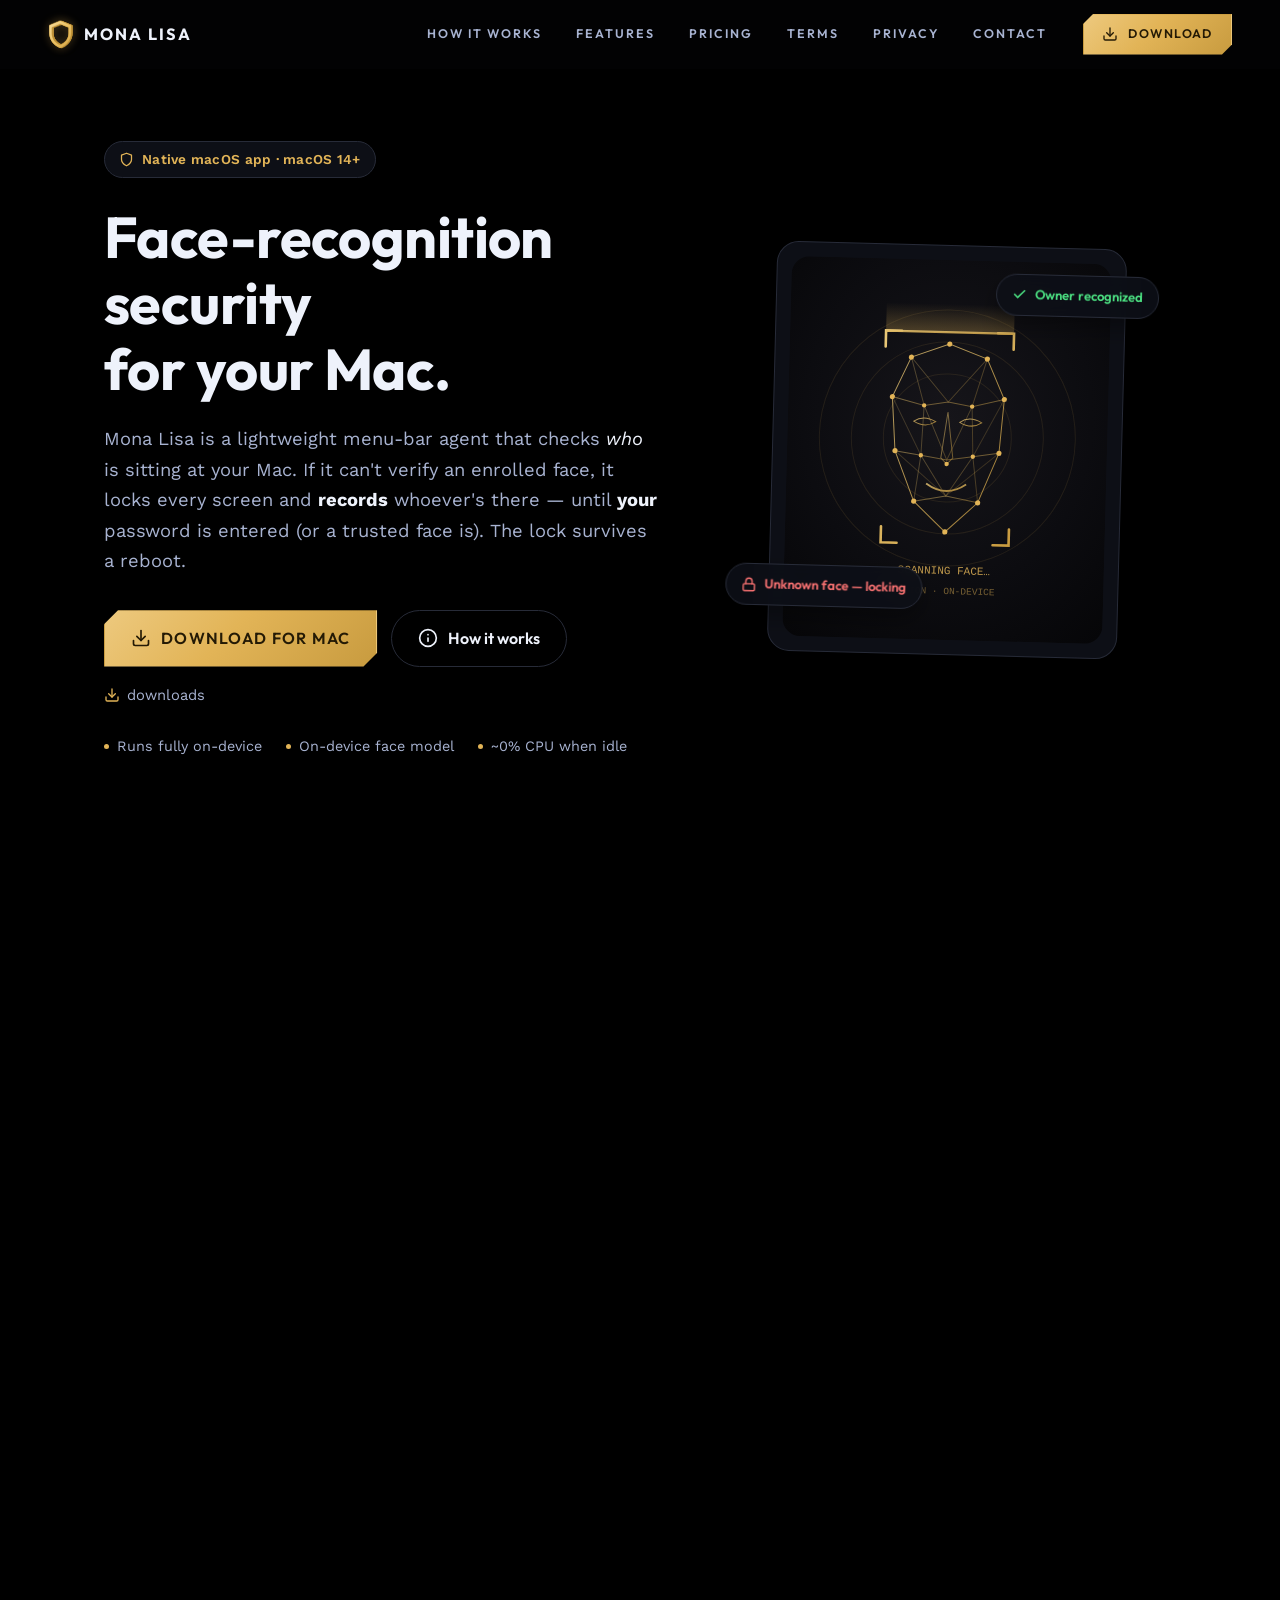
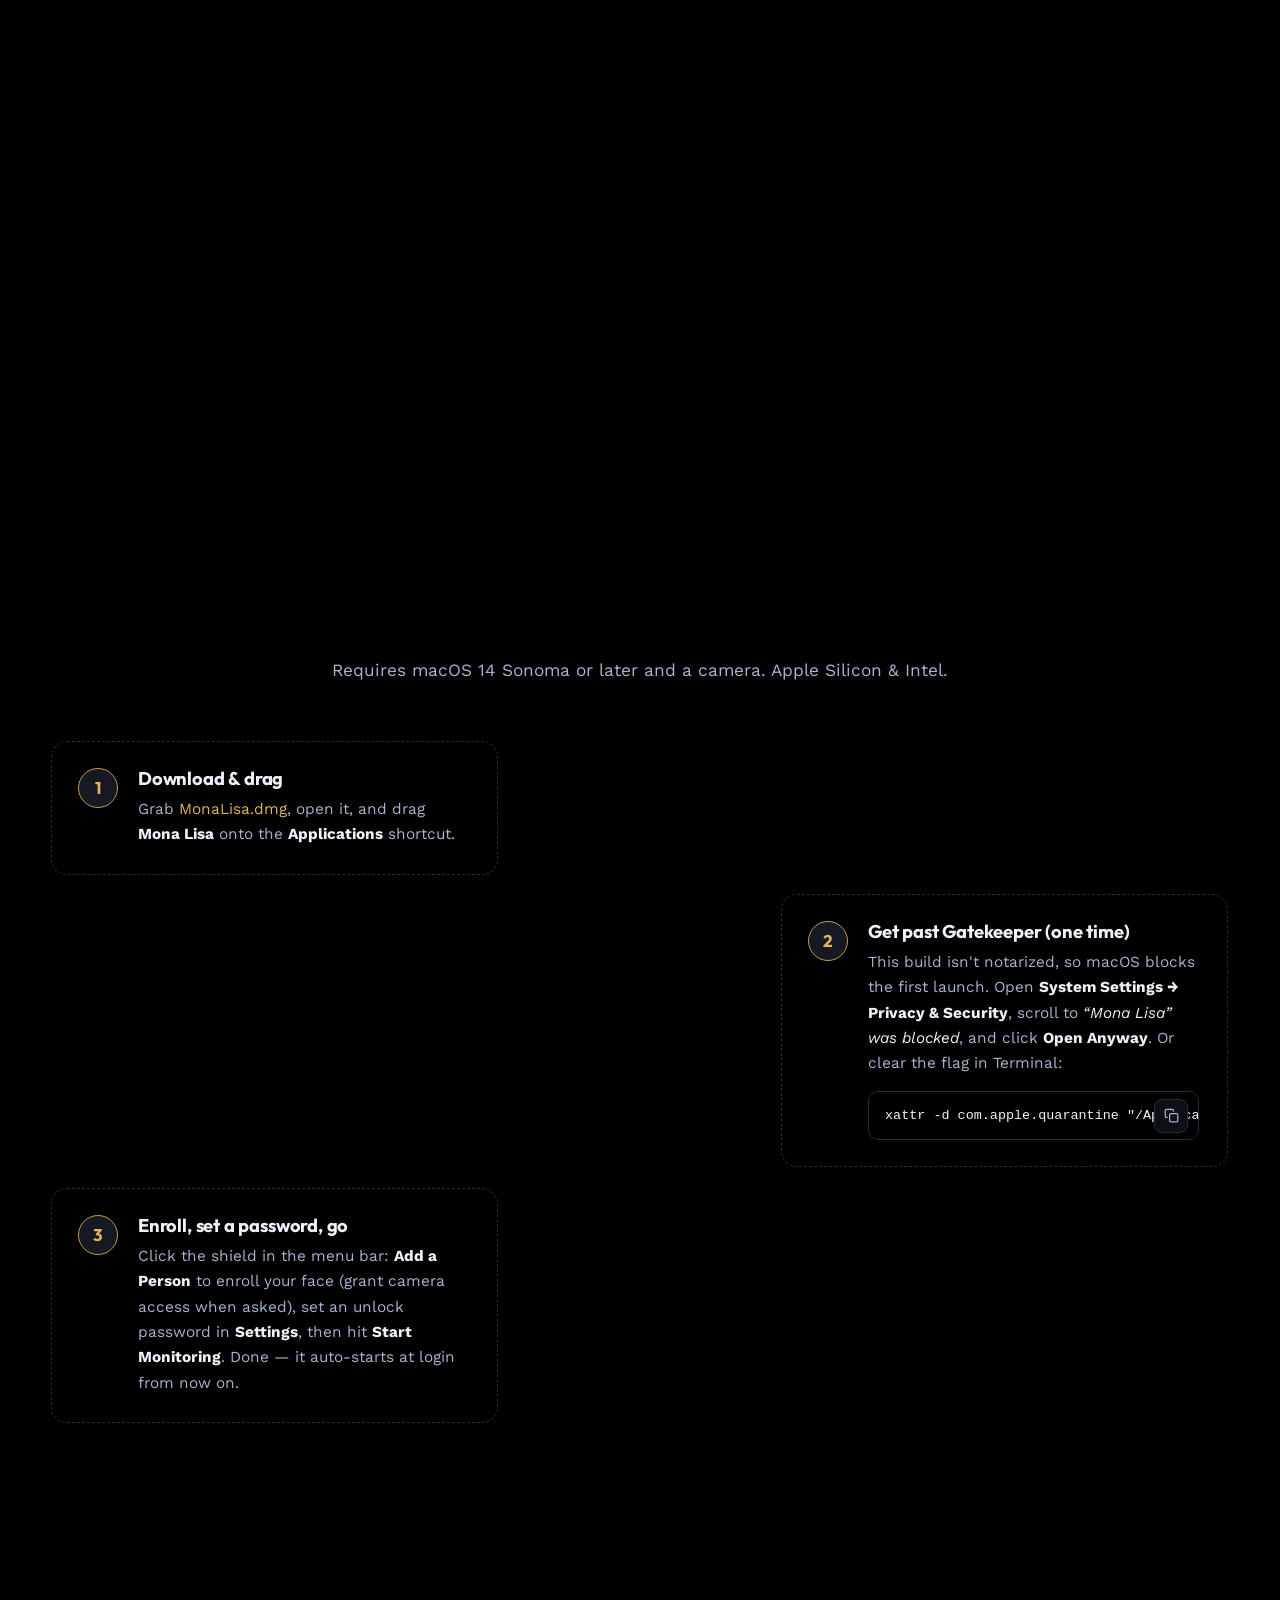
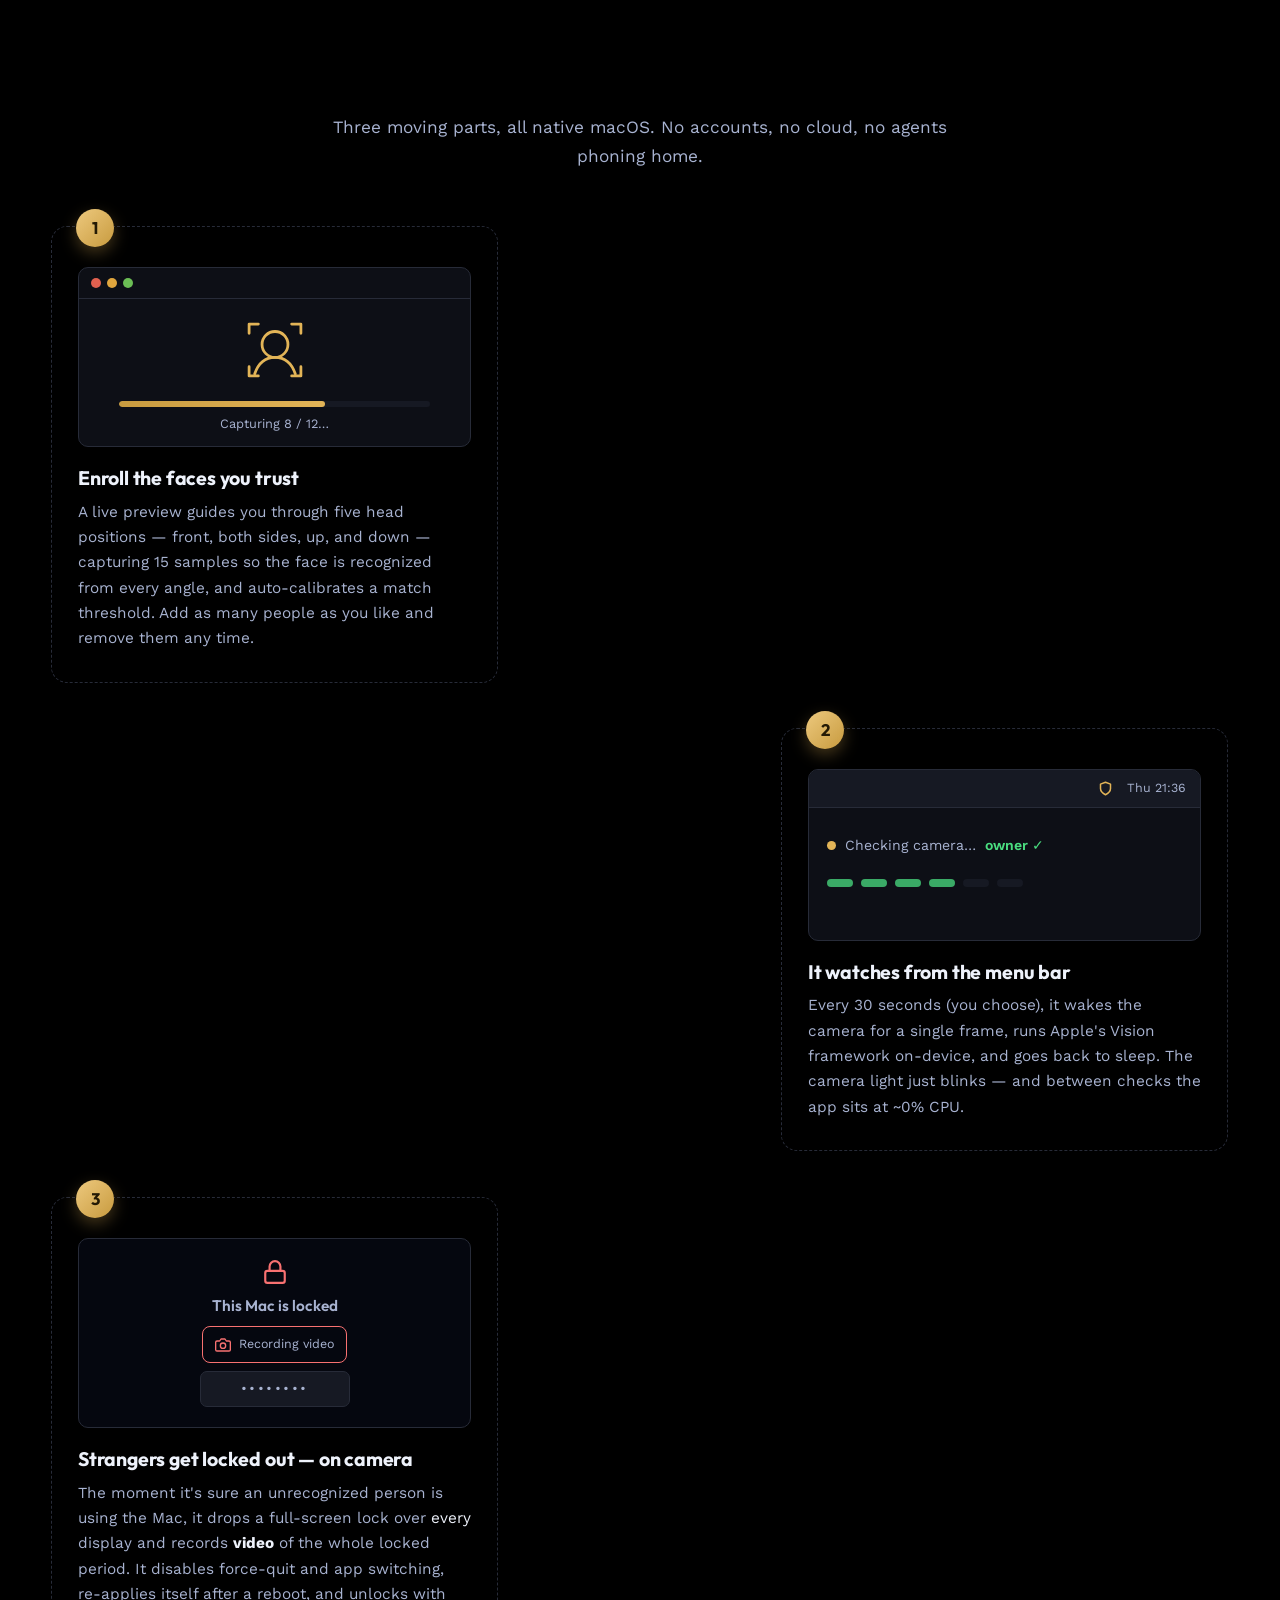
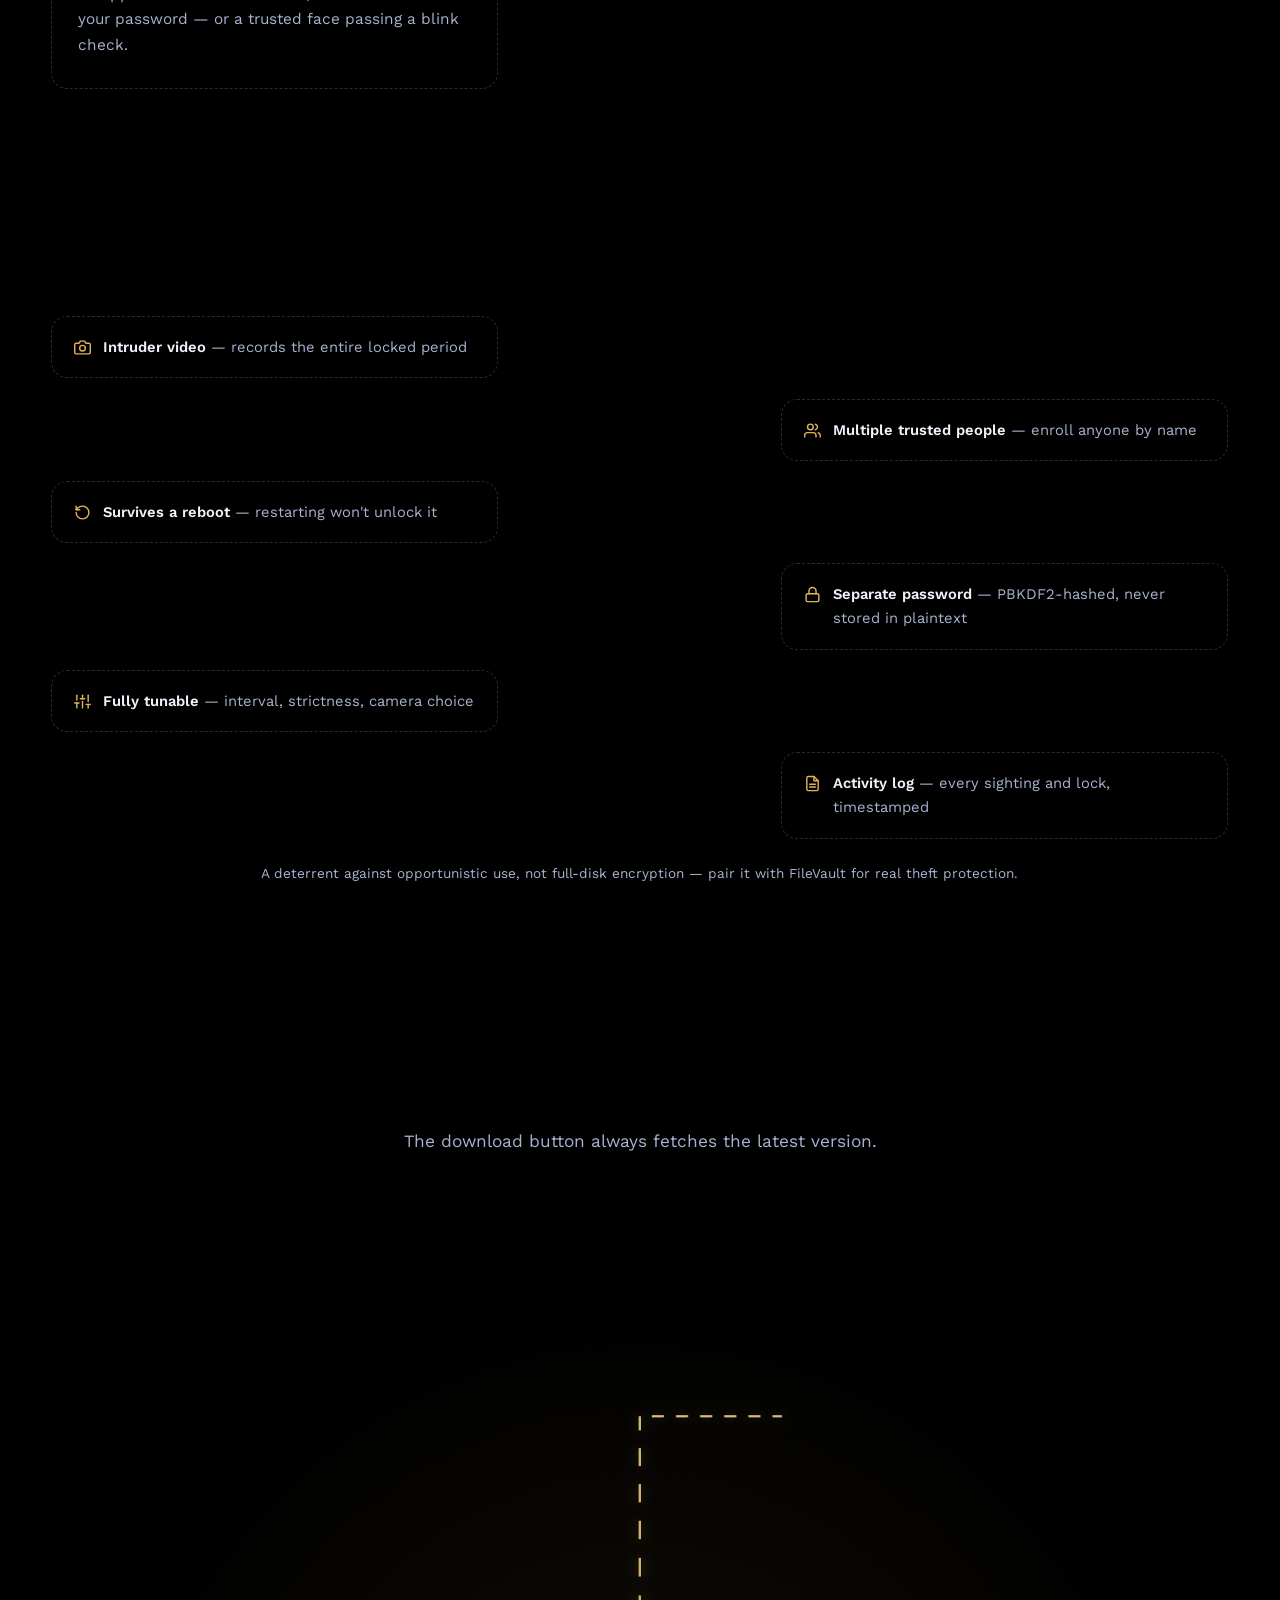
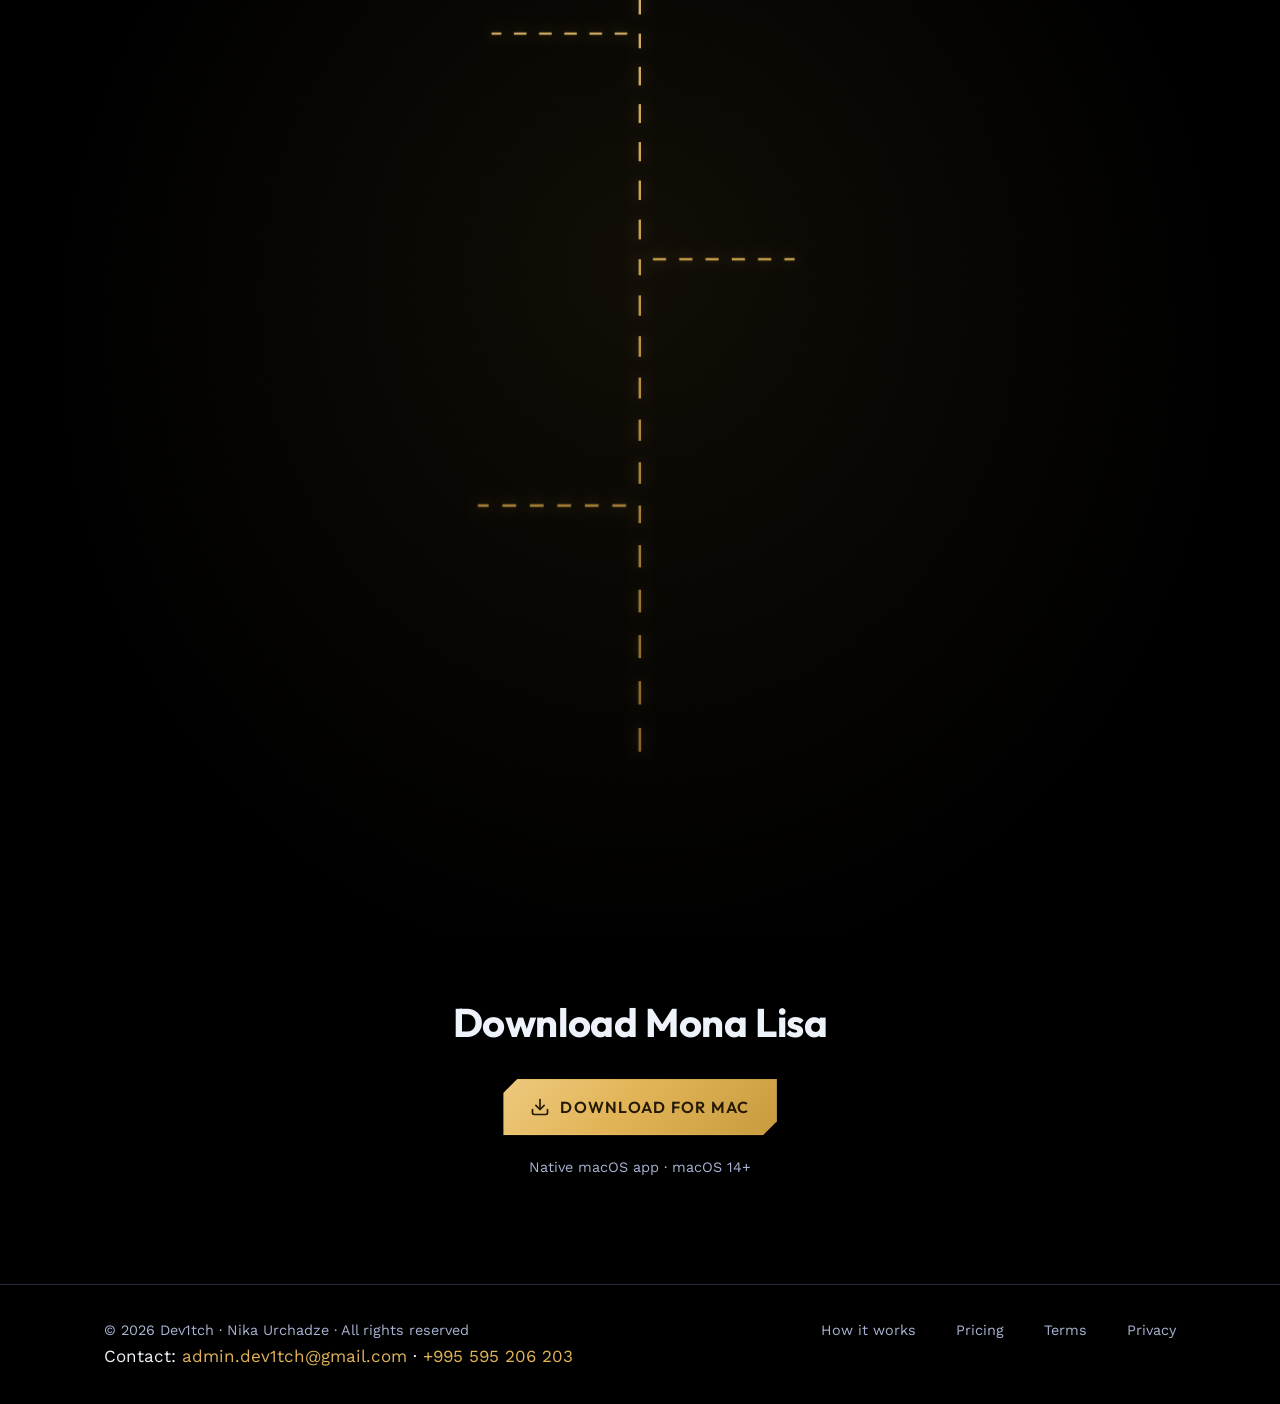
==== index.html @ d5a9869e "Site: remove refund page + all links; update plans (card/crypto/free); Paddle→Gumroad across pages -" ====
<!DOCTYPE html>
<html lang="en">
<head>
<meta charset="UTF-8">
<meta name="viewport" content="width=device-width, initial-scale=1">
<title>Mona Lisa — face-recognition security for your Mac</title>
<meta name="description" content="Mona Lisa is a macOS menu-bar agent that watches who is using your Mac, records unrecognized users, and locks the screen until your password is entered.">
<!-- Social link preview (LinkedIn, X, Discord, iMessage, …) -->
<meta property="og:type" content="website">
<meta property="og:site_name" content="Mona Lisa">
<meta property="og:url" content="https://mona-lisa.online/">
<meta property="og:title" content="Mona Lisa — face-recognition security for your Mac">
<meta property="og:description" content="Your Mac locks and records the moment someone who isn't you sits down. On-device face recognition — nothing ever touches the cloud.">
<meta property="og:image" content="https://mona-lisa.online/og-banner.png">
<meta property="og:image:width" content="1200">
<meta property="og:image:height" content="630">
<meta name="twitter:card" content="summary_large_image">
<meta name="twitter:title" content="Mona Lisa — face-recognition security for your Mac">
<meta name="twitter:description" content="Your Mac locks and records the moment someone who isn't you sits down. On-device — nothing touches the cloud.">
<meta name="twitter:image" content="https://mona-lisa.online/og-banner.png">
<link rel="preconnect" href="https://fonts.googleapis.com">
<link rel="preconnect" href="https://fonts.gstatic.com" crossorigin>
<link href="https://fonts.googleapis.com/css2?family=Outfit:wght@400;500;600;700&family=Work+Sans:wght@400;500;600&display=swap" rel="stylesheet">
<link rel="stylesheet" href="styles.css">
<link rel="icon" href="data:image/svg+xml,%3Csvg xmlns='http://www.w3.org/2000/svg' viewBox='0 0 24 27'%3E%3Cpath fill-rule='evenodd' d='M12 1 L22 5 V12 C22 19 17.5 23.7 12 25.8 C6.5 23.7 2 19 2 12 V5 Z M12 3.7 L19.8 6.9 V12.3 C19.8 17.8 16.3 21.4 12 23.1 C7.7 21.4 4.2 17.8 4.2 12.3 V6.9 Z' fill='%23E2B457'/%3E%3C/svg%3E">
</head>
<body>

<!-- ======================= NAV ======================= -->
<header class="nav-wrap">
  <nav class="nav" aria-label="Main">
    <a class="brand" href="#top" aria-label="Mona Lisa — home">
      <span class="brand-shield" aria-hidden="true">
        <svg class="brand-face brand-front" viewBox="0 0 24 27">
          <defs>
            <linearGradient id="brandGold" x1="0" y1="0" x2="1" y2="1">
              <stop offset="0" stop-color="#F7DE9F"/>
              <stop offset=".5" stop-color="#EDC468"/>
              <stop offset="1" stop-color="#D4A648"/>
            </linearGradient>
          </defs>
          <path fill-rule="evenodd" d="M12 1 L22 5 V12 C22 19 17.5 23.7 12 25.8 C6.5 23.7 2 19 2 12 V5 Z M12 3.7 L19.8 6.9 V12.3 C19.8 17.8 16.3 21.4 12 23.1 C7.7 21.4 4.2 17.8 4.2 12.3 V6.9 Z" fill="url(#brandGold)"/>
        </svg>
        <!-- intermediate edge layers are injected by script.js -->
        <svg class="brand-face brand-back" viewBox="0 0 24 27"><path fill-rule="evenodd" d="M12 1 L22 5 V12 C22 19 17.5 23.7 12 25.8 C6.5 23.7 2 19 2 12 V5 Z M12 3.7 L19.8 6.9 V12.3 C19.8 17.8 16.3 21.4 12 23.1 C7.7 21.4 4.2 17.8 4.2 12.3 V6.9 Z" fill="#EDC468"/></svg>
      </span>
      <span>Mona&nbsp;Lisa</span>
    </a>
    <div class="nav-links">
      <a href="#how">How it works</a>
      <a href="#features">Features</a>
      <a href="pricing.html">Pricing</a>
      <a href="terms.html">Terms</a>
      <a href="privacy.html">Privacy</a>
      <a href="mailto:admin.dev1tch@gmail.com">Contact</a>
    </div>
    <a class="btn btn-gold btn-sm" href="https://github.com/5w7Tch/5w7tch.github.io/releases/latest/download/MonaLisa.dmg">
      <svg viewBox="0 0 24 24" fill="none" stroke="currentColor" stroke-width="2" stroke-linecap="round" stroke-linejoin="round" aria-hidden="true"><path d="M21 15v4a2 2 0 0 1-2 2H5a2 2 0 0 1-2-2v-4"/><polyline points="7 10 12 15 17 10"/><line x1="12" y1="15" x2="12" y2="3"/></svg>
      Download
    </a>
  </nav>
</header>

<main id="top">

<!-- ======================= HERO ======================= -->
<section class="hero">
  <div class="hero-pin">
  <div class="container hero-grid">
    <div class="hero-copy">
      <p class="eyebrow">
        <svg viewBox="0 0 24 24" fill="none" stroke="currentColor" stroke-width="2" stroke-linecap="round" stroke-linejoin="round" aria-hidden="true"><path d="M12 22s8-4 8-10V5l-8-3-8 3v7c0 6 8 10 8 10z"/></svg>
        Native macOS app · macOS 14+
      </p>
      <h1>Face-recognition security for&nbsp;your&nbsp;Mac.</h1>
      <p class="lede">Mona Lisa is a lightweight menu-bar agent that checks <em>who</em> is sitting at your Mac. If it can't verify an enrolled face, it locks every screen and <strong>records</strong> whoever's there — until <strong>your</strong> password is entered (or a trusted face is). The lock survives a reboot.</p>
      <div class="cta-row">
        <a class="btn btn-gold" href="https://github.com/5w7Tch/5w7tch.github.io/releases/latest/download/MonaLisa.dmg">
          <svg viewBox="0 0 24 24" fill="none" stroke="currentColor" stroke-width="2" stroke-linecap="round" stroke-linejoin="round" aria-hidden="true"><path d="M21 15v4a2 2 0 0 1-2 2H5a2 2 0 0 1-2-2v-4"/><polyline points="7 10 12 15 17 10"/><line x1="12" y1="15" x2="12" y2="3"/></svg>
          Download for&nbsp;Mac
        </a>
        <a class="btn btn-ghost" href="#how">
          <svg viewBox="0 0 24 24" fill="none" stroke="currentColor" stroke-width="2" stroke-linecap="round" stroke-linejoin="round" aria-hidden="true"><circle cx="12" cy="12" r="10"/><path d="M12 16v-4M12 8h.01"/></svg>
          How it works
        </a>
      </div>
      <p id="dlCount" hidden style="margin-top:16px;font-size:.92rem;color:var(--text-muted,#9a9a9a);display:flex;align-items:center;gap:7px;">
        <svg viewBox="0 0 24 24" width="16" height="16" fill="none" stroke="#E2B457" stroke-width="2" stroke-linecap="round" stroke-linejoin="round" aria-hidden="true"><path d="M21 15v4a2 2 0 0 1-2 2H5a2 2 0 0 1-2-2v-4"/><polyline points="7 10 12 15 17 10"/><line x1="12" y1="15" x2="12" y2="3"/></svg>
        <span><strong id="dlNum" style="color:#E2B457;"></strong> downloads</span>
      </p>
      <ul class="hero-meta">
        <li>Runs fully on-device</li>
        <li>On-device face model</li>
        <li>~0% CPU when idle</li>
      </ul>
    </div>

    <!-- Hero illustration: portrait under a face-recognition scan -->
    <div class="hero-art" aria-hidden="true">
      <div class="portrait-card">
        <svg class="portrait" viewBox="0 0 320 380">
          <defs>
            <radialGradient id="bgGlow" cx=".5" cy=".42" r=".75">
              <stop offset="0" stop-color="#16151A"/>
              <stop offset=".6" stop-color="#0C0C10"/>
              <stop offset="1" stop-color="#060608"/>
            </radialGradient>
            <linearGradient id="goldGrad" x1="0" y1="0" x2="1" y2="1">
              <stop offset="0" stop-color="#E9C878"/>
              <stop offset="1" stop-color="#C89B3F"/>
            </linearGradient>
            <linearGradient id="beamGrad" x1="0" y1="0" x2="0" y2="1">
              <stop offset="0" stop-color="#E2B457" stop-opacity="0"/>
              <stop offset="1" stop-color="#E2B457" stop-opacity=".28"/>
            </linearGradient>
          </defs>
          <rect width="320" height="380" rx="18" fill="url(#bgGlow)"/>

          <!-- radar rings -->
          <g fill="none" stroke="#E2B457" opacity=".1">
            <circle cx="160" cy="178" r="128"/>
            <circle cx="160" cy="178" r="96"/>
            <circle cx="160" cy="178" r="64"/>
          </g>

          <!-- biometric face mesh -->
          <g fill="none" stroke="url(#goldGrad)" stroke-width="1" opacity=".85">
            <!-- outline -->
            <path d="M160 84 L122 98 L104 138 L108 192 L128 242 L160 272 L192 242 L212 192 L216 138 L198 98 Z" opacity=".9"/>
            <!-- horizontal structure -->
            <path d="M104 138 L136 146 L160 142 L184 146 L216 138" opacity=".55"/>
            <path d="M108 192 L134 196 L160 200 L186 196 L212 192" opacity=".55"/>
            <path d="M128 242 L160 236 L192 242" opacity=".55"/>
            <!-- vertical axis -->
            <path d="M160 84 L160 142 M160 200 L160 236 M160 236 L160 272" opacity=".45"/>
            <!-- mesh triangulation -->
            <path d="M122 98 L136 146 M198 98 L184 146 M122 98 L160 142 L198 98" opacity=".35"/>
            <path d="M136 146 L134 196 M184 146 L186 196 M136 146 L160 200 L184 146" opacity=".35"/>
            <path d="M134 196 L128 242 M186 196 L192 242 M134 196 L160 236 L186 196" opacity=".35"/>
            <path d="M104 138 L134 196 M216 138 L186 196 M108 192 L160 236 M212 192 L160 236" opacity=".25"/>
            <!-- eyes -->
            <path d="M126 162 q10 -7 22 0 q-10 7 -22 0 Z" opacity=".9"/>
            <path d="M172 162 q10 -7 22 0 q-10 7 -22 0 Z" opacity=".9"/>
            <!-- nose -->
            <path d="M160 152 L154 198 L160 204 L166 198 Z" opacity=".6"/>
            <!-- the famous smile -->
            <path d="M140 224 q20 14 40 0" stroke-width="1.8" opacity=".95"/>
          </g>

          <!-- mesh nodes (staggered pulse) -->
          <g class="mesh-nodes" fill="#E2B457">
            <circle class="node" cx="160" cy="84"  r="2.6"/>
            <circle class="node" cx="122" cy="98"  r="2.6"/>
            <circle class="node" cx="198" cy="98"  r="2.6"/>
            <circle class="node" cx="104" cy="138" r="2.6"/>
            <circle class="node" cx="216" cy="138" r="2.6"/>
            <circle class="node" cx="136" cy="146" r="2.2"/>
            <circle class="node" cx="184" cy="146" r="2.2"/>
            <circle class="node" cx="108" cy="192" r="2.6"/>
            <circle class="node" cx="212" cy="192" r="2.6"/>
            <circle class="node" cx="134" cy="196" r="2.2"/>
            <circle class="node" cx="186" cy="196" r="2.2"/>
            <circle class="node" cx="160" cy="204" r="2.2"/>
            <circle class="node" cx="128" cy="242" r="2.6"/>
            <circle class="node" cx="192" cy="242" r="2.6"/>
            <circle class="node" cx="160" cy="272" r="2.6"/>
          </g>

          <!-- detection frame -->
          <g class="scan-frame" stroke="url(#goldGrad)" stroke-width="2.6" stroke-linecap="round" fill="none">
            <path d="M96 88 v-16 h16 M224 88 v-16 h-16 M96 268 v16 h16 M224 268 v16 h-16"/>
          </g>

          <!-- scanning sweep: soft trail + bright edge -->
          <g class="scan-beam">
            <rect x="96" y="44" width="128" height="28" fill="url(#beamGrad)"/>
            <rect x="96" y="71" width="128" height="2.4" rx="1.2" fill="url(#goldGrad)" opacity=".9"/>
          </g>

          <!-- readout -->
          <g font-family="ui-monospace, Menlo, monospace" text-anchor="middle" fill="#E2B457">
            <text x="160" y="314" font-size="11" opacity=".85">SCANNING FACE…</text>
            <text x="160" y="334" font-size="9.5" opacity=".5">VISION · ON-DEVICE</text>
          </g>
        </svg>

        <!-- floating status chips -->
        <div class="chip chip-ok">
          <svg viewBox="0 0 24 24" fill="none" stroke="currentColor" stroke-width="2.4" stroke-linecap="round" stroke-linejoin="round" aria-hidden="true"><polyline points="20 6 9 17 4 12"/></svg>
          Owner recognized
        </div>
        <div class="chip chip-alert">
          <svg viewBox="0 0 24 24" fill="none" stroke="currentColor" stroke-width="2.2" stroke-linecap="round" stroke-linejoin="round" aria-hidden="true"><rect x="3" y="11" width="18" height="11" rx="2"/><path d="M7 11V7a5 5 0 0 1 10 0v4"/></svg>
          Unknown face — locking
        </div>
      </div>
    </div>
  </div>
  </div>
</section>

<div class="scrolly">
<div class="shield-stage" aria-hidden="true">
  <div class="shield3d">
    <div class="shield3d-inner">
      <svg class="shield-face shield-front" viewBox="0 0 24 27">
        <defs>
          <linearGradient id="shieldGold" x1="0" y1="0" x2="1" y2="1">
            <stop offset="0" stop-color="#F7DE9F"/>
            <stop offset=".5" stop-color="#EDC468"/>
            <stop offset="1" stop-color="#D4A648"/>
          </linearGradient>
        </defs>
        <path fill-rule="evenodd" d="M12 1 L22 5 V12 C22 19 17.5 23.7 12 25.8 C6.5 23.7 2 19 2 12 V5 Z M12 3.7 L19.8 6.9 V12.3 C19.8 17.8 16.3 21.4 12 23.1 C7.7 21.4 4.2 17.8 4.2 12.3 V6.9 Z" fill="url(#shieldGold)"/>
      </svg>
      <svg class="shield-face shield-back" viewBox="0 0 24 27">
        <path fill-rule="evenodd" d="M12 1 L22 5 V12 C22 19 17.5 23.7 12 25.8 C6.5 23.7 2 19 2 12 V5 Z M12 3.7 L19.8 6.9 V12.3 C19.8 17.8 16.3 21.4 12 23.1 C7.7 21.4 4.2 17.8 4.2 12.3 V6.9 Z" fill="url(#shieldGold)"/>
      </svg>
    </div>
  </div>
</div>

<!-- ======================= INSTALL ======================= -->
<section class="section" id="install">
  <div class="container">
    <h2>Install in about a minute</h2>
    <p class="section-lede">Requires macOS 14 Sonoma or later and a camera. Apple Silicon &amp; Intel.</p>

    <ol class="install-steps">
      <li>
        <h3>Download &amp; drag</h3>
        <p>Grab <a href="https://github.com/5w7Tch/5w7tch.github.io/releases/latest/download/MonaLisa.dmg">MonaLisa.dmg</a>, open it, and drag <strong>Mona Lisa</strong> onto the <strong>Applications</strong> shortcut.</p>
      </li>
      <li>
        <h3>Get past Gatekeeper (one time)</h3>
        <p>This build isn't notarized, so macOS blocks the first launch. Open <strong>System Settings → Privacy&nbsp;&amp;&nbsp;Security</strong>, scroll to <em>“Mona Lisa” was blocked</em>, and click <strong>Open&nbsp;Anyway</strong>. Or clear the flag in Terminal:</p>
        <div class="code-block">
          <code>xattr -d com.apple.quarantine "/Applications/Mona Lisa.app"</code>
          <button class="copy-btn" type="button" data-copy='xattr -d com.apple.quarantine "/Applications/Mona Lisa.app"' aria-label="Copy command">
            <svg viewBox="0 0 24 24" fill="none" stroke="currentColor" stroke-width="2" stroke-linecap="round" stroke-linejoin="round" aria-hidden="true"><rect x="9" y="9" width="13" height="13" rx="2"/><path d="M5 15H4a2 2 0 0 1-2-2V4a2 2 0 0 1 2-2h9a2 2 0 0 1 2 2v1"/></svg>
          </button>
        </div>
      </li>
      <li>
        <h3>Enroll, set a password, go</h3>
        <p>Click the shield in the menu bar: <strong>Add a Person</strong> to enroll your face (grant camera access when asked), set an unlock password in <strong>Settings</strong>, then hit <strong>Start Monitoring</strong>. Done — it auto-starts at login from now on.</p>
      </li>
    </ol>
  </div>
</section>

<!-- ======================= HOW IT WORKS ======================= -->
<section class="section" id="how">
  <div class="container">
    <h2>How it works</h2>
    <p class="section-lede">Three moving parts, all native macOS. No accounts, no cloud, no agents phoning home.</p>
    <div class="steps">

      <article class="step">
        <div class="step-num">1</div>
        <div class="step-visual" aria-hidden="true">
          <!-- enrollment mock -->
          <div class="mock mock-enroll">
            <div class="mock-titlebar"><span></span><span></span><span></span></div>
            <div class="mock-face">
              <svg viewBox="0 0 80 80">
                <circle cx="40" cy="34" r="14" fill="none" stroke="currentColor" stroke-width="3"/>
                <path d="M18 66 c4 -12 12 -18 22 -18 s18 6 22 18" fill="none" stroke="currentColor" stroke-width="3" stroke-linecap="round"/>
                <path d="M12 12 h10 M12 12 v10 M68 12 h-10 M68 12 v10 M12 68 h10 M12 68 v-10 M68 68 h-10 M68 68 v-10" stroke="currentColor" stroke-width="3" stroke-linecap="round"/>
              </svg>
            </div>
            <div class="mock-progress"><i></i></div>
            <p>Capturing 8 / 12…</p>
          </div>
        </div>
        <h3>Enroll the faces you trust</h3>
        <p>A live preview guides you through five head positions — front, both sides, up, and down — capturing 15 samples so the face is recognized from every angle, and auto-calibrates a match threshold. Add as many people as you like and remove them any time.</p>
      </article>

      <article class="step">
        <div class="step-num">2</div>
        <div class="step-visual" aria-hidden="true">
          <!-- menu bar mock -->
          <div class="mock mock-menubar">
            <div class="mock-bar">
              <span class="mock-bar-item">
                <svg viewBox="0 0 24 24" fill="none" stroke="currentColor" stroke-width="2.4" stroke-linecap="round" stroke-linejoin="round"><path d="M12 22s8-4 8-10V5l-8-3-8 3v7c0 6 8 10 8 10z"/></svg>
              </span>
              <span class="mock-bar-clock">Thu 21:36</span>
            </div>
            <div class="mock-pulse">
              <span class="pulse-dot"></span> Checking camera… <em>owner ✓</em>
            </div>
            <div class="mock-ticks">
              <i class="ok"></i><i class="ok"></i><i class="ok"></i><i class="ok"></i><i class="idle"></i><i class="idle"></i>
            </div>
          </div>
        </div>
        <h3>It watches from the menu bar</h3>
        <p>Every 30 seconds (you choose), it wakes the camera for a single frame, runs Apple's Vision framework on-device, and goes back to sleep. The camera light just blinks — and between checks the app sits at ~0% CPU.</p>
      </article>

      <article class="step">
        <div class="step-num">3</div>
        <div class="step-visual" aria-hidden="true">
          <!-- lock screen mock -->
          <div class="mock mock-lock">
            <svg class="mock-lock-icon" viewBox="0 0 24 24" fill="none" stroke="currentColor" stroke-width="2" stroke-linecap="round" stroke-linejoin="round"><rect x="3" y="11" width="18" height="11" rx="2"/><path d="M7 11V7a5 5 0 0 1 10 0v4"/></svg>
            <p class="mock-lock-title">This Mac is locked</p>
            <div class="mock-photo">
              <svg viewBox="0 0 24 24" fill="none" stroke="currentColor" stroke-width="2" stroke-linecap="round" stroke-linejoin="round"><path d="M23 19a2 2 0 0 1-2 2H3a2 2 0 0 1-2-2V8a2 2 0 0 1 2-2h4l2-3h6l2 3h4a2 2 0 0 1 2 2z"/><circle cx="12" cy="13" r="4"/></svg>
              <span>Recording video</span>
            </div>
            <div class="mock-field">••••••••</div>
          </div>
        </div>
        <h3>Strangers get locked out — on camera</h3>
        <p>The moment it's sure an unrecognized person is using the Mac, it drops a full-screen lock over <em>every</em> display and records <strong>video</strong> of the whole locked period. It disables force-quit and app switching, re-applies itself after a reboot, and unlocks with your password — or a trusted face passing a blink check.</p>
      </article>

    </div>
  </div>
</section>

<!-- ======================= FEATURES ======================= -->
<section class="section section-mini" id="features">
  <div class="container">
    <h2>Features</h2>
    <ul class="features-mini">
      <li>
        <svg viewBox="0 0 24 24" fill="none" stroke="currentColor" stroke-width="2" stroke-linecap="round" stroke-linejoin="round" aria-hidden="true"><path d="M23 19a2 2 0 0 1-2 2H3a2 2 0 0 1-2-2V8a2 2 0 0 1 2-2h4l2-3h6l2 3h4a2 2 0 0 1 2 2z"/><circle cx="12" cy="13" r="4"/></svg>
        <span><strong>Intruder video</strong> — records the entire locked period</span>
      </li>
      <li>
        <svg viewBox="0 0 24 24" fill="none" stroke="currentColor" stroke-width="2" stroke-linecap="round" stroke-linejoin="round" aria-hidden="true"><path d="M17 21v-2a4 4 0 0 0-4-4H5a4 4 0 0 0-4 4v2"/><circle cx="9" cy="7" r="4"/><path d="M23 21v-2a4 4 0 0 0-3-3.87"/><path d="M16 3.13a4 4 0 0 1 0 7.75"/></svg>
        <span><strong>Multiple trusted people</strong> — enroll anyone by name</span>
      </li>
      <li>
        <svg viewBox="0 0 24 24" fill="none" stroke="currentColor" stroke-width="2" stroke-linecap="round" stroke-linejoin="round" aria-hidden="true"><path d="M3 12a9 9 0 1 0 9-9 9.75 9.75 0 0 0-6.74 2.74L3 8"/><path d="M3 3v5h5"/></svg>
        <span><strong>Survives a reboot</strong> — restarting won't unlock it</span>
      </li>
      <li>
        <svg viewBox="0 0 24 24" fill="none" stroke="currentColor" stroke-width="2" stroke-linecap="round" stroke-linejoin="round" aria-hidden="true"><rect x="3" y="11" width="18" height="11" rx="2"/><path d="M7 11V7a5 5 0 0 1 10 0v4"/></svg>
        <span><strong>Separate password</strong> — PBKDF2-hashed, never stored in plaintext</span>
      </li>
      <li>
        <svg viewBox="0 0 24 24" fill="none" stroke="currentColor" stroke-width="2" stroke-linecap="round" stroke-linejoin="round" aria-hidden="true"><line x1="4" y1="21" x2="4" y2="14"/><line x1="4" y1="10" x2="4" y2="3"/><line x1="12" y1="21" x2="12" y2="12"/><line x1="12" y1="8" x2="12" y2="3"/><line x1="20" y1="21" x2="20" y2="16"/><line x1="20" y1="12" x2="20" y2="3"/><line x1="1" y1="14" x2="7" y2="14"/><line x1="9" y1="8" x2="15" y2="8"/><line x1="17" y1="16" x2="23" y2="16"/></svg>
        <span><strong>Fully tunable</strong> — interval, strictness, camera choice</span>
      </li>
      <li>
        <svg viewBox="0 0 24 24" fill="none" stroke="currentColor" stroke-width="2" stroke-linecap="round" stroke-linejoin="round" aria-hidden="true"><path d="M14 2H6a2 2 0 0 0-2 2v16a2 2 0 0 0 2 2h12a2 2 0 0 0 2-2V8z"/><polyline points="14 2 14 8 20 8"/><line x1="16" y1="13" x2="8" y2="13"/><line x1="16" y1="17" x2="8" y2="17"/></svg>
        <span><strong>Activity log</strong> — every sighting and lock, timestamped</span>
      </li>
    </ul>
    <p class="honesty-mini">A deterrent against opportunistic use, not full-disk encryption — pair it with FileVault for real theft protection.</p>
  </div>
</section>

<!-- ======================= VERSIONS ======================= -->
<section class="section" id="versions">
  <div class="container">
    <h2>Versions</h2>
    <p class="section-lede">The download button always fetches the latest version.</p>

    <div class="vtree" aria-label="Version history tree">
      <svg class="vtree-lines" viewBox="0 0 100 100" preserveAspectRatio="none" aria-hidden="true">
        <defs>
          <linearGradient id="vtGold" gradientUnits="userSpaceOnUse" x1="50" y1="100" x2="50" y2="0">
            <stop offset="0" stop-color="#8A6420"/>
            <stop offset=".5" stop-color="#E2B457"/>
            <stop offset="1" stop-color="#F7DE9F"/>
          </linearGradient>
        </defs>
        <path class="vt-path vt-p1" d="M50 95 L50 75" pathLength="1"/>
        <path class="vt-path vt-p2" d="M50 75 L37 75" pathLength="1"/>
        <path class="vt-path vt-p3" d="M50 75 L50 55" pathLength="1"/>
        <path class="vt-path vt-p4" d="M50 55 L63 55" pathLength="1"/>
        <path class="vt-path vt-p5" d="M50 55 L50 35" pathLength="1"/>
        <path class="vt-path vt-p6" d="M50 35 L37 35" pathLength="1"/>
        <path class="vt-path vt-p7" d="M50 35 L50 14" pathLength="1"/>
        <path class="vt-path vt-p8" d="M50 14 L63 14" pathLength="1"/>
        <!-- flowing light pulses, revealed once the tree is drawn -->
        <g class="vt-flows">
          <path class="vt-flow" d="M50 95 L50 75" pathLength="1"/>
          <path class="vt-flow" d="M50 75 L50 55" pathLength="1" style="animation-delay:.7s"/>
          <path class="vt-flow" d="M50 55 L50 35" pathLength="1" style="animation-delay:1.4s"/>
          <path class="vt-flow" d="M50 35 L50 14" pathLength="1" style="animation-delay:2.1s"/>
        </g>
      </svg>

      <span class="vtree-node vt-n1" aria-hidden="true"></span>
      <span class="vtree-node vt-n2" aria-hidden="true"></span>
      <span class="vtree-node vt-n3" aria-hidden="true"></span>
      <span class="vtree-node vt-n4" aria-hidden="true"></span>
      <span class="vtree-node vt-n5 vt-glow" aria-hidden="true"></span>

      <span class="vtree-tag" aria-hidden="true">git init · main</span>

      <article class="release vtree-main">
        <header class="release-head">
          <span class="release-tag">v0.4.1</span>
          <time datetime="2026-07-14">July 14, 2026</time>
        </header>
        <h3>Real face recognition</h3>
        <ul>
          <li>On-device <strong>SFace</strong> Core ML model — reliably tells people apart, with precise 5-point alignment</li>
          <li>Fail-secure presence lock: a clearly-unrecognized person is locked out in about a second</li>
          <li>Records <strong>video</strong> of the whole locked period, not a photo</li>
          <li>Face unlock with a blink liveness check — a photo can't unlock; password always works</li>
        </ul>
        <span class="past-release">Past release</span>
      </article>

      <article class="release vtree-main2">
        <header class="release-head">
          <span class="release-tag">v0.4.2</span>
          <time datetime="2026-07-15">July 15, 2026</time>
        </header>
        <h3>Automatic updates</h3>
        <ul>
          <li>Checks for a newer version on launch and once a day, and guides you to update when one is available — so everyone stays on the latest build</li>
          <li>On-device SFace recognition, fail-secure presence lock, and video capture of the locked period</li>
        </ul>
        <span class="past-release">Past release</span>
      </article>

      <article class="release vtree-main3">
        <header class="release-head">
          <span class="release-tag">v0.4.3</span>
          <time datetime="2026-07-15">July 15, 2026</time>
        </header>
        <h3>Can't be switched off</h3>
        <ul>
          <li>Pausing or quitting requires your unlock password — or a blink — the same check as the lock screen, so an unauthorized person can't just turn protection off</li>
          <li>Redesigned, in-panel update prompt</li>
        </ul>
        <span class="past-release">Past release</span>
      </article>

      <article class="release release-current vtree-main4">
        <header class="release-head">
          <span class="release-tag">v0.4.4</span>
          <span class="release-badge">Latest</span>
          <time datetime="2026-07-15">July 15, 2026</time>
        </header>
        <h3>Harder to shut off</h3>
        <ul>
          <li>A Terminal <code>kill</code> / <code>killall</code> can no longer silently stop protection — it goes through the same password / blink check as Pause and Quit</li>
          <li>Builds on 0.4.3: authenticate to pause or quit, and the in-panel update prompt</li>
        </ul>
        <a class="btn btn-outline btn-sm" href="https://github.com/5w7Tch/5w7tch.github.io/releases/latest/download/MonaLisa.dmg">
          <svg viewBox="0 0 24 24" fill="none" stroke="currentColor" stroke-width="2" stroke-linecap="round" stroke-linejoin="round" aria-hidden="true"><path d="M21 15v4a2 2 0 0 1-2 2H5a2 2 0 0 1-2-2v-4"/><polyline points="7 10 12 15 17 10"/><line x1="12" y1="15" x2="12" y2="3"/></svg>
          MonaLisa.dmg · 36&nbsp;MB
        </a>
      </article>
    </div>
  </div>
</section>

</div><!-- /.scrolly -->

<!-- ======================= FINAL CTA ======================= -->
<section class="section final-cta">
  <div class="container">
    <h2>Download Mona&nbsp;Lisa</h2>
    <div class="cta-row cta-center">
      <a class="btn btn-gold" href="https://github.com/5w7Tch/5w7tch.github.io/releases/latest/download/MonaLisa.dmg">
        <svg viewBox="0 0 24 24" fill="none" stroke="currentColor" stroke-width="2" stroke-linecap="round" stroke-linejoin="round" aria-hidden="true"><path d="M21 15v4a2 2 0 0 1-2 2H5a2 2 0 0 1-2-2v-4"/><polyline points="7 10 12 15 17 10"/><line x1="12" y1="15" x2="12" y2="3"/></svg>
        Download for&nbsp;Mac
      </a>
    </div>
    <p class="final-note">Native macOS app · macOS 14+</p>
  </div>
</section>

</main>

<footer class="footer">
  <div class="container footer-grid">
    <p>© <span id="year">2026</span> Dev1tch · Nika Urchadze · All rights reserved</p>
    <nav aria-label="Footer">
      <a href="#how">How it works</a>
      <a href="pricing.html">Pricing</a>
      <a href="terms.html">Terms</a>
      <a href="privacy.html">Privacy</a>
    </nav>
  </div>
  <div class="container">
    <p class="footer-contact">Contact: <a href="mailto:admin.dev1tch@gmail.com">admin.dev1tch@gmail.com</a> · <a href="tel:+995595206203">+995&nbsp;595&nbsp;206&nbsp;203</a></p>
  </div>
</footer>

<script src="script.js"></script>
<script>
  // Live download count from GitHub releases — the real number, summed across all
  // versions. Raise MIN_TO_SHOW to hide it until the count is more impressive
  // (e.g. 100); 0 shows it as soon as there's any.
  (function () {
    var MIN_TO_SHOW = 100;
    var wrap = document.getElementById("dlCount"), num = document.getElementById("dlNum");
    if (!wrap || !num) return;
    fetch("https://api.github.com/repos/5w7Tch/5w7tch.github.io/releases")
      .then(function (r) { return r.ok ? r.json() : Promise.reject(); })
      .then(function (rels) {
        var total = rels.reduce(function (s, rel) {
          return s + (rel.assets || []).reduce(function (a, x) { return a + (x.download_count || 0); }, 0);
        }, 0);
        if (total >= MIN_TO_SHOW) { num.textContent = total.toLocaleString(); wrap.hidden = false; }
      })
      .catch(function () { /* network/rate-limit: just stay hidden */ });
  })();
</script>
</body>
</html>
---- styles.css ----
/* ============================================================
   Mona Lisa — download page
   Dark slate + renaissance gold. Outfit (headings) / Work Sans (body).
   ============================================================ */

:root {
  --bg: #000000;
  --surface: #0D0F16;
  --surface-2: #161923;
  --border: #272B38;
  --text: #EEF2FB;
  --text-muted: #A8B3D1;
  --gold: #E2B457;
  --gold-strong: #C89B3F;
  --gold-ink: #241A05;
  --green: #4ADE80;
  --red: #F87171;
  --radius: 16px;
  --radius-sm: 10px;
  --shadow: 0 20px 50px rgba(0, 0, 0, .45);
  --font-head: "Outfit", system-ui, -apple-system, sans-serif;
  --font-body: "Work Sans", system-ui, -apple-system, sans-serif;
}

* { margin: 0; padding: 0; box-sizing: border-box; }

html { scroll-behavior: smooth; scroll-padding-top: 96px; }

body {
  background: var(--bg);
  color: var(--text);
  font-family: var(--font-body);
  font-size: 17px;
  line-height: 1.65;
  -webkit-font-smoothing: antialiased;
  /* slide-in reveals overshoot the viewport edges */
  overflow-x: hidden;
}

h1, h2, h3 { font-family: var(--font-head); line-height: 1.15; letter-spacing: -.01em; }

a { color: var(--gold); text-decoration: none; }
a:hover { text-decoration: underline; }

code {
  font-family: ui-monospace, "SF Mono", Menlo, monospace;
  font-size: .88em;
  background: var(--surface-2);
  border: 1px solid var(--border);
  border-radius: 6px;
  padding: .12em .4em;
}

.container { max-width: 1120px; margin: 0 auto; padding: 0 24px; }

/* ---------- focus visibility ---------- */
a:focus-visible, button:focus-visible, summary:focus-visible {
  outline: 2px solid var(--gold);
  outline-offset: 3px;
  border-radius: 4px;
}

/* ============================ NAV ============================ */
.nav-wrap {
  position: fixed;
  top: 0; left: 0; right: 0;
  z-index: 50;
  display: flex;
  justify-content: center;
  background: rgba(4, 4, 5, .72);
  backdrop-filter: blur(16px);
  -webkit-backdrop-filter: blur(16px);
}

.nav {
  display: flex;
  align-items: center;
  gap: 34px;
  width: 100%;
  max-width: 1240px;
  padding: 14px 28px;
}

.brand {
  display: flex;
  align-items: center;
  gap: 10px;
  font-family: var(--font-head);
  font-weight: 700;
  font-size: 1.02rem;
  letter-spacing: .12em;
  text-transform: uppercase;
  color: var(--text);
}
.brand:hover { text-decoration: none; }
.brand { perspective: 220px; }

/* solid 3D logo shield: face + edge layers stacked along Z */
.brand-shield {
  position: relative;
  width: 26px;
  height: 29px;
  transform-style: preserve-3d;
  animation: brand-spin 6s linear infinite;
}
.brand-face {
  position: absolute;
  inset: 0;
  width: 100%;
  height: 100%;
  /* per-face (not on the 3D parent — filters would flatten it) */
  filter: drop-shadow(0 0 5px rgba(226, 180, 87, .4));
}
.brand-front { transform: translateZ(3px); }
.brand-back  { transform: translateZ(-3px); }
/* injected edge layers carry no glow — only the faces do */
.brand-face.brand-edge { filter: none; }
@keyframes brand-spin {
  from { transform: rotateY(0deg); }
  to   { transform: rotateY(360deg); }
}

.nav-links {
  display: flex;
  gap: 30px;
  margin-left: auto;
}
.nav-links a {
  position: relative;
  color: var(--text-muted);
  font-family: var(--font-head);
  font-size: .78rem;
  font-weight: 600;
  letter-spacing: .16em;
  text-transform: uppercase;
  padding: 6px 2px;
  transition: color .2s;
}
.nav-links a::after {
  content: "";
  position: absolute;
  left: 0; right: 0; bottom: 0;
  height: 2px;
  background: linear-gradient(90deg, var(--gold), rgba(226, 180, 87, 0));
  transform: scaleX(0);
  transform-origin: left;
  transition: transform .25s ease;
}
.nav-links a:hover { color: var(--text); text-decoration: none; }
.nav-links a:hover::after { transform: scaleX(1); }

/* scroll-spy: the tab for the section in view gets a neon underline */
.nav-links a.active { color: var(--text); }
.nav-links a.active::after {
  transform: scaleX(1);
  background: var(--gold);
  box-shadow: 0 0 8px rgba(226, 180, 87, .95), 0 0 18px rgba(226, 180, 87, .55);
}

/* compact download button in the bar */
.nav .btn {
  font-size: .78rem;
  letter-spacing: .12em;
  clip-path: polygon(10px 0, 100% 0, 100% calc(100% - 10px), calc(100% - 10px) 100%, 0 100%, 0 10px);
}

/* ============================ BUTTONS ============================ */
.btn {
  display: inline-flex;
  align-items: center;
  gap: 10px;
  padding: 14px 26px;
  border-radius: 999px;
  font-family: var(--font-head);
  font-weight: 600;
  font-size: 1rem;
  border: 1px solid transparent;
  cursor: pointer;
  transition: background-color .2s, border-color .2s, box-shadow .2s;
  white-space: nowrap;
}
.btn:hover { text-decoration: none; }
.btn svg { width: 20px; height: 20px; flex-shrink: 0; }

/* modern HUD-style download button: notched corners, neon glow, shine sweep */
.btn-gold {
  position: relative;
  overflow: hidden;
  border-radius: 0;
  clip-path: polygon(14px 0, 100% 0, 100% calc(100% - 14px), calc(100% - 14px) 100%, 0 100%, 0 14px);
  background: linear-gradient(135deg, #EDC97E, var(--gold) 45%, var(--gold-strong));
  color: var(--gold-ink);
  text-transform: uppercase;
  letter-spacing: .08em;
  filter: drop-shadow(0 0 12px rgba(226, 180, 87, .35));
  transition: filter .2s;
}
.btn-gold::after {
  content: "";
  position: absolute;
  top: 0; bottom: 0; left: -60%;
  width: 40%;
  background: linear-gradient(105deg, transparent, rgba(255, 255, 255, .55), transparent);
  transform: skewX(-20deg);
  transition: left .45s ease;
}
.btn-gold:hover { filter: drop-shadow(0 0 22px rgba(226, 180, 87, .65)); }
.btn-gold:hover::after { left: 120%; }

.btn-ghost {
  background: transparent;
  color: var(--text);
  border-color: var(--border);
}
.btn-ghost:hover { background: var(--surface); border-color: #354370; }

.btn-outline {
  background: transparent;
  color: var(--gold);
  border-color: var(--gold-strong);
}
.btn-outline:hover { background: rgba(226, 180, 87, .1); }

.btn-sm { padding: 9px 18px; font-size: .9rem; }
.btn-sm svg { width: 16px; height: 16px; }

/* ============================ HERO ============================ */
.hero { padding: 170px 0 90px; overflow: hidden; }

/* Desktop: the hero is a pinned stage — scrolling through its extra height
   drives the left/right split instead of moving the page. */
@media (min-width: 961px) {
  .hero { height: 230vh; padding: 0; overflow: visible; }
  .hero-pin {
    position: sticky;
    top: 0;
    height: 100vh;
    display: flex;
    align-items: center;
    overflow: hidden;
  }
  .hero-pin .container { width: 100%; }
}

.hero-grid {
  display: grid;
  grid-template-columns: 1.1fr .9fr;
  gap: 56px;
  align-items: center;
}

.eyebrow {
  display: inline-flex;
  align-items: center;
  gap: 8px;
  padding: 6px 14px;
  border: 1px solid var(--border);
  border-radius: 999px;
  background: var(--surface);
  color: var(--gold);
  font-size: .85rem;
  font-weight: 600;
  letter-spacing: .02em;
  margin-bottom: 26px;
}
.eyebrow svg { width: 15px; height: 15px; }

.hero h1 {
  font-size: clamp(2.4rem, 5vw, 3.6rem);
  font-weight: 700;
  margin-bottom: 22px;
}

.lede {
  font-size: 1.15rem;
  color: var(--text-muted);
  max-width: 54ch;
  margin-bottom: 34px;
}
.lede strong, .lede em { color: var(--text); }

.cta-row { display: flex; flex-wrap: wrap; gap: 14px; }
.cta-center { justify-content: center; }

.hero-meta {
  display: flex;
  flex-wrap: wrap;
  gap: 8px 24px;
  list-style: none;
  margin-top: 28px;
  color: var(--text-muted);
  font-size: .9rem;
}
.hero-meta li { display: flex; align-items: center; gap: 8px; }
.hero-meta li::before {
  content: "";
  width: 5px; height: 5px;
  border-radius: 50%;
  background: var(--gold);
}

/* ---------- hero illustration ---------- */
.hero-art { display: flex; justify-content: center; }

.portrait-card {
  position: relative;
  border-radius: 22px;
  border: 1px solid var(--border);
  background: var(--surface);
  padding: 14px;
  box-shadow: var(--shadow);
  transform: rotate(1.5deg);
}

.portrait { display: block; width: min(320px, 70vw); height: auto; border-radius: 14px; }

.scan-beam { animation: scan 4.4s ease-in-out infinite; }
@keyframes scan {
  0%, 100% { transform: translateY(0); }
  50%      { transform: translateY(196px); }
}

.scan-frame { animation: frame-pulse 4.4s ease-in-out infinite; }
@keyframes frame-pulse {
  0%, 100% { opacity: .6; }
  50%      { opacity: 1; }
}

.node { animation: node-pulse 4.4s ease-in-out infinite; }
.node:nth-child(3n)   { animation-delay: .7s; }
.node:nth-child(3n+1) { animation-delay: 1.5s; }
.node:nth-child(4n)   { animation-delay: 2.3s; }
@keyframes node-pulse {
  0%, 100% { opacity: .45; }
  50%      { opacity: 1; }
}

.chip {
  position: absolute;
  display: flex;
  align-items: center;
  gap: 8px;
  padding: 9px 15px;
  border-radius: 999px;
  font-family: var(--font-head);
  font-size: .82rem;
  font-weight: 600;
  border: 1px solid var(--border);
  background: rgba(13, 15, 22, .92);
  backdrop-filter: blur(8px);
  box-shadow: 0 10px 26px rgba(0, 0, 0, .4);
  white-space: nowrap;
}
.chip svg { width: 15px; height: 15px; }
.chip-ok    { color: var(--green); top: 26px; right: -34px; animation: float 5s ease-in-out infinite; }
.chip-alert { color: var(--red); bottom: 44px; left: -44px; animation: float 5s ease-in-out 2.5s infinite; }

@keyframes float {
  0%, 100% { transform: translateY(0); }
  50%      { transform: translateY(-8px); }
}

/* ============================ SECTIONS ============================ */
.section { padding: 104px 0; }

.section h2 {
  font-size: clamp(1.8rem, 3.4vw, 2.5rem);
  font-weight: 700;
  max-width: 24ch;
  margin-bottom: 16px;
}

.section-lede { color: var(--text-muted); font-size: 1.08rem; max-width: 62ch; margin-bottom: 56px; }

/* ============================ HOW IT WORKS ============================ */
.steps {
  display: grid;
  grid-template-columns: repeat(3, 1fr);
  gap: 28px;
}

.step {
  position: relative;
  background: var(--bg);
  border: 1px dashed var(--border);
  border-radius: var(--radius);
  padding: 30px 26px 30px;
}

.step-num {
  position: absolute;
  top: -18px; left: 24px;
  width: 38px; height: 38px;
  display: grid;
  place-items: center;
  background: linear-gradient(135deg, #EDC97E, var(--gold-strong));
  color: var(--gold-ink);
  border-radius: 50%;
  font-family: var(--font-head);
  font-weight: 700;
  font-size: 1.05rem;
  box-shadow: 0 6px 16px rgba(226, 180, 87, .3);
}

.step h3 { font-size: 1.22rem; margin: 20px 0 10px; }
.step p { color: var(--text-muted); font-size: .96rem; }
.step p em, .step p strong { color: var(--text); font-style: normal; }

/* ---------- step visuals (mock UI) ---------- */
.step-visual { margin-top: 10px; }

.mock {
  background: var(--surface);
  border: 1px solid var(--border);
  border-radius: var(--radius-sm);
  overflow: hidden;
  min-height: 172px;
}

/* enrollment mock */
.mock-titlebar { display: flex; gap: 6px; padding: 10px 12px; border-bottom: 1px solid var(--border); }
.mock-titlebar span { width: 10px; height: 10px; border-radius: 50%; background: var(--border); }
.mock-titlebar span:first-child { background: #E0604F; }
.mock-titlebar span:nth-child(2) { background: #E0A63E; }
.mock-titlebar span:nth-child(3) { background: #6BBE55; }

.mock-face { display: flex; justify-content: center; padding: 14px 0 6px; color: var(--gold); }
.mock-face svg { width: 74px; height: 74px; }

.mock-progress {
  height: 6px;
  margin: 8px 40px 6px;
  background: var(--surface-2);
  border-radius: 999px;
  overflow: hidden;
}
.mock-progress i { display: block; width: 66%; height: 100%; border-radius: 999px; background: linear-gradient(90deg, var(--gold-strong), var(--gold)); }
.mock-enroll p { text-align: center; font-size: .8rem; color: var(--text-muted); padding-bottom: 12px; }

/* menu-bar mock */
.mock-menubar { display: flex; flex-direction: column; }
.mock-bar {
  display: flex;
  align-items: center;
  justify-content: flex-end;
  gap: 14px;
  padding: 8px 14px;
  background: var(--surface-2);
  border-bottom: 1px solid var(--border);
  font-size: .78rem;
  color: var(--text-muted);
}
.mock-bar-item { color: var(--gold); display: flex; }
.mock-bar-item svg { width: 15px; height: 15px; }

.mock-pulse {
  display: flex;
  align-items: center;
  gap: 9px;
  padding: 26px 18px 10px;
  font-size: .88rem;
  color: var(--text-muted);
}
.mock-pulse em { color: var(--green); font-style: normal; font-weight: 600; }

.pulse-dot {
  width: 9px; height: 9px;
  border-radius: 50%;
  background: var(--gold);
  animation: pulse 2s ease-in-out infinite;
}
@keyframes pulse {
  0%, 100% { box-shadow: 0 0 0 0 rgba(226, 180, 87, .5); }
  50%      { box-shadow: 0 0 0 7px rgba(226, 180, 87, 0); }
}

.mock-ticks { display: flex; gap: 8px; padding: 12px 18px 22px; }
.mock-ticks i { width: 26px; height: 8px; border-radius: 999px; background: var(--surface-2); }
.mock-ticks i.ok { background: var(--green); opacity: .75; }

/* lock-screen mock */
.mock-lock {
  display: flex;
  flex-direction: column;
  align-items: center;
  gap: 8px;
  padding: 20px 16px;
  background: #05070F;
}
.mock-lock-icon { width: 26px; height: 26px; color: var(--red); }
.mock-lock-title { font-family: var(--font-head); font-weight: 600; font-size: .95rem; }
.mock-photo {
  display: flex;
  align-items: center;
  gap: 8px;
  border: 1px solid var(--red);
  color: var(--text-muted);
  border-radius: 8px;
  font-size: .78rem;
  padding: 7px 12px;
}
.mock-photo svg { width: 16px; height: 16px; color: var(--red); }
.mock-field {
  width: 150px;
  text-align: center;
  background: var(--surface-2);
  border: 1px solid var(--border);
  border-radius: 7px;
  padding: 5px 0 7px;
  font-size: .85rem;
  letter-spacing: .18em;
  color: var(--text-muted);
}

/* ============================ FEATURES (mini) ============================ */
.section-mini { padding: 56px 0; }
.section-mini h2 { font-size: 1.35rem; margin-bottom: 22px; }

.features-mini {
  list-style: none;
  display: grid;
  grid-template-columns: repeat(2, 1fr);
  gap: 16px 40px;
  max-width: 880px;
}
.features-mini li {
  display: flex;
  align-items: flex-start;
  gap: 12px;
  font-size: .92rem;
  color: var(--text-muted);
  background: var(--bg);
  border: 1px dashed var(--border);
  border-radius: var(--radius);
  padding: 18px 22px;
}
.features-mini svg {
  width: 17px; height: 17px;
  color: var(--gold);
  flex-shrink: 0;
  /* optically align with the first line of text */
  margin-top: .28em;
}
.features-mini strong { color: var(--text); font-weight: 600; }

.honesty-mini {
  margin-top: 24px;
  font-size: .85rem;
  color: var(--text-muted);
}

/* ============================ INSTALL ============================ */
.install-steps {
  list-style: none;
  counter-reset: install;
  display: grid;
  gap: 20px;
  max-width: 780px;
}

.install-steps li {
  counter-increment: install;
  position: relative;
  background: var(--bg);
  border: 1px dashed var(--border);
  border-radius: var(--radius);
  padding: 26px 28px 26px 86px;
}
.install-steps li::before {
  content: counter(install);
  position: absolute;
  left: 26px; top: 26px;
  width: 38px; height: 38px;
  display: grid;
  place-items: center;
  border-radius: 50%;
  background: var(--surface-2);
  border: 1px solid var(--gold-strong);
  color: var(--gold);
  font-family: var(--font-head);
  font-weight: 700;
}
.install-steps h3 { font-size: 1.15rem; margin-bottom: 8px; }
.install-steps p { color: var(--text-muted); font-size: .96rem; }
.install-steps p strong, .install-steps p em { color: var(--text); }

.code-block {
  position: relative;
  display: flex;
  align-items: center;
  margin-top: 14px;
  background: var(--bg);
  border: 1px solid var(--border);
  border-radius: var(--radius-sm);
  padding: 13px 52px 13px 16px;
  overflow-x: auto;
}
.code-block code, .code-block pre {
  background: none;
  border: none;
  padding: 0;
  font-size: .84rem;
  line-height: 1.6;
  white-space: pre;
}

.copy-btn {
  position: absolute;
  top: 50%; right: 10px;
  transform: translateY(-50%);
  display: grid;
  place-items: center;
  width: 34px; height: 34px;
  border-radius: 8px;
  border: 1px solid var(--border);
  background: var(--surface);
  color: var(--text-muted);
  cursor: pointer;
  transition: color .2s, border-color .2s;
}
.copy-btn:hover { color: var(--gold); border-color: var(--gold-strong); }
.copy-btn svg { width: 15px; height: 15px; }
.copy-btn.copied { color: var(--green); border-color: var(--green); }

.source-build {
  max-width: 780px;
  margin-top: 26px;
  background: var(--bg);
  border: 1px dashed var(--border);
  border-radius: var(--radius);
  padding: 26px 28px;
}
.source-build h3 {
  display: flex;
  align-items: center;
  gap: 10px;
  font-size: 1.15rem;
  margin-bottom: 10px;
}
.source-build h3 svg { width: 18px; height: 18px; color: var(--gold); flex-shrink: 0; }
.source-build > p { color: var(--text-muted); font-size: .94rem; }

/* ============================ VERSIONS (tree) ============================ */
/* Git-style tree: trunk root → v0.1.0 → branch split → roadmap leaves.
   Paths self-draw and nodes/cards pop in when .drawn is toggled by script.js. */
#versions .container { perspective: 1500px; }

.vtree {
  position: relative;
  height: 1180px;
  transform-style: preserve-3d;
  /* script.js eases the tilt with scroll for a parallax hologram feel */
  transform: rotateX(10deg);
}
.vtree::before {
  content: "";
  position: absolute;
  inset: -6%;
  background: radial-gradient(ellipse at 50% 55%, rgba(226, 180, 87, .08), transparent 62%);
  pointer-events: none;
}

.vtree-lines {
  position: absolute;
  inset: 0;
  width: 100%;
  height: 100%;
  overflow: visible;
  filter: drop-shadow(0 0 7px rgba(226, 180, 87, .38));
}
.vt-path {
  fill: none;
  stroke: url(#vtGold);
  stroke-width: 2.4;
  vector-effect: non-scaling-stroke;
  opacity: .9;
  stroke-dasharray: 1;
  stroke-dashoffset: 1;
  transition: stroke-dashoffset .8s ease;
}

/* light pulses travelling up the branches once drawn */
.vt-flow {
  fill: none;
  stroke: #FFEFC4;
  stroke-width: 2.6;
  stroke-linecap: round;
  vector-effect: non-scaling-stroke;
  stroke-dasharray: .08 .92;
  opacity: 0;
}
.vtree.drawn .vt-flow {
  opacity: .85;
  animation: vt-flow 2.8s linear 3s infinite;
}
@keyframes vt-flow {
  from { stroke-dashoffset: 1.08; }
  to   { stroke-dashoffset: .08; }
}
.vtree.drawn .vt-path { stroke-dashoffset: 0; }
.vt-p2 { transition-delay: .7s; }
.vt-p3 { transition-delay: .9s; }
.vt-p4 { transition-delay: 1.5s; }
.vt-p5 { transition-delay: 1.7s; }
.vt-p6 { transition-delay: 2.3s; }
.vt-p7 { transition-delay: 2.5s; }
.vt-p8 { transition-delay: 3.1s; }

.vtree-node {
  position: absolute;
  width: 15px; height: 15px;
  border-radius: 50%;
  background: radial-gradient(circle at 32% 28%, #FFF2CC, #E9C05F 45%, #7E5E20 95%);
  box-shadow: 0 0 14px rgba(226, 180, 87, .55), 0 2px 6px rgba(0, 0, 0, .6);
  transform: translate(-50%, -50%) scale(.3);
  opacity: 0;
  transition: opacity .35s ease, transform .35s ease;
}
.vtree.drawn .vtree-node { opacity: 1; transform: translate(-50%, -50%) scale(1); }
.vt-n1 { left: 50%; top: 95%; }
.vt-n2 { left: 50%; top: 75%; transition-delay: .7s; }
.vt-n3 { left: 50%; top: 55%; transition-delay: 1.5s; }
.vt-n4 { left: 50%; top: 35%; transition-delay: 2.3s; }
.vt-n5 { left: 50%; top: 14%; transition-delay: 3.1s; }

.vt-glow { animation: vt-pulse 2.4s ease-out infinite; }
@keyframes vt-pulse {
  0%   { box-shadow: 0 0 0 0 rgba(226, 180, 87, .55); }
  70%  { box-shadow: 0 0 0 16px rgba(226, 180, 87, 0); }
  100% { box-shadow: 0 0 0 0 rgba(226, 180, 87, 0); }
}

.vtree-tag {
  position: absolute;
  left: 50%; top: 95%;
  transform: translate(18px, -50%);
  font-family: ui-monospace, "SF Mono", Menlo, monospace;
  font-size: .8rem;
  color: var(--text-muted);
  opacity: 0;
  transition: opacity .5s ease .3s;
  white-space: nowrap;
}
.vtree.drawn .vtree-tag { opacity: 1; }

/* the released version — hangs off the trunk to the left, floating above the plane */
.vtree-main {
  position: absolute !important;
  right: 64%;
  top: 75%;
  width: min(34%, 540px);
  border-color: rgba(226, 180, 87, .35);
  box-shadow: 0 26px 60px rgba(0, 0, 0, .6);
  transform: translate(-24px, -50%) translateZ(42px);
  opacity: 0;
  transition: opacity .6s ease .9s, transform .6s ease .9s;
}
.vtree.drawn .vtree-main { opacity: 1; transform: translate(0, -50%) translateZ(42px); }

/* the latest version — hangs off the trunk to the right, higher up */
.vtree-main2 {
  position: absolute !important;
  left: 64%;
  top: 55%;
  width: min(34%, 540px);
  border-color: rgba(226, 180, 87, .35);
  box-shadow: 0 26px 60px rgba(0, 0, 0, .6);
  transform: translate(24px, -50%) translateZ(42px);
  opacity: 0;
  transition: opacity .6s ease 1.8s, transform .6s ease 1.8s;
}
.vtree.drawn .vtree-main2 { opacity: 1; transform: translate(0, -50%) translateZ(42px); }

/* the latest version — hangs off the trunk to the left, at the top */
.vtree-main3 {
  position: absolute !important;
  right: 64%;
  top: 35%;
  width: min(34%, 540px);
  border-color: rgba(226, 180, 87, .35);
  box-shadow: 0 26px 60px rgba(0, 0, 0, .6);
  transform: translate(-24px, -50%) translateZ(42px);
  opacity: 0;
  transition: opacity .6s ease 2.5s, transform .6s ease 2.5s;
}
.vtree.drawn .vtree-main3 { opacity: 1; transform: translate(0, -50%) translateZ(42px); }

/* v0.4.0 — right side, top */
.vtree-main4 {
  position: absolute !important;
  left: 64%;
  top: 14%;
  width: min(34%, 540px);
  border-color: rgba(226, 180, 87, .35);
  box-shadow: 0 26px 60px rgba(0, 0, 0, .6);
  transform: translate(24px, -50%) translateZ(42px);
  opacity: 0;
  transition: opacity .6s ease 3.3s, transform .6s ease 3.3s;
}
.vtree.drawn .vtree-main4 { opacity: 1; transform: translate(0, -50%) translateZ(42px); }

.vt-l1 { left: calc(73% + 18px);  top: 29%; transition-delay: 2.3s; }
.vt-l2 { right: calc(73% + 18px); top: 21%; transition-delay: 2.5s; }
.vt-l3 { left: calc(73% + 18px);  top: 12%; transition-delay: 2.7s; }
.vt-l4 { right: calc(73% + 18px); top: 5%;  transition-delay: 2.9s; }

.release {
  position: relative;
  background: var(--bg);
  border: 1px dashed var(--border);
  border-radius: var(--radius);
  padding: 28px 30px;
}

.release-head {
  display: flex;
  align-items: center;
  flex-wrap: wrap;
  gap: 12px;
  margin-bottom: 12px;
}

.release-tag {
  font-family: ui-monospace, "SF Mono", Menlo, monospace;
  font-weight: 600;
  font-size: .95rem;
  color: var(--gold);
}

.release-badge {
  padding: 3px 11px;
  border-radius: 999px;
  background: rgba(74, 222, 128, .14);
  border: 1px solid rgba(74, 222, 128, .4);
  color: var(--green);
  font-size: .75rem;
  font-weight: 600;
  letter-spacing: .03em;
}

.release-head time { color: var(--text-muted); font-size: .88rem; margin-left: auto; }

.release h3 { font-size: 1.2rem; margin-bottom: 12px; }

.release ul { list-style: none; display: grid; gap: 8px; margin-bottom: 20px; }
.release ul li {
  position: relative;
  padding-left: 22px;
  color: var(--text-muted);
  font-size: .94rem;
}
.release ul li::before {
  content: "";
  position: absolute;
  left: 2px; top: .58em;
  width: 7px; height: 7px;
  border-radius: 2px;
  background: var(--gold-strong);
}

/* ============================ SCROLL REVEAL ============================ */
/* Elements get .reveal + a direction class from script.js; .visible is
   toggled by an IntersectionObserver so they re-animate on every pass. */
.reveal {
  opacity: 0;
  transition: opacity .7s ease, transform .7s ease;
  will-change: opacity, transform;
}
.reveal-left  { transform: translate(-64px, 30px); }
.reveal-right { transform: translate(64px, 30px); }
.reveal-up    { transform: translateY(44px); }
.reveal.visible { opacity: 1; transform: none; }

/* ============================ SCROLL-DRIVEN 3D SHIELD ============================ */
/* A huge shield pinned to the middle of the viewport from the hero split
   until the Versions section begins; script.js maps scroll to rotateY and
   lifts it away as Versions arrives. */
.scrolly { position: relative; }
.scrolly .section { position: relative; z-index: 1; }

.shield-stage {
  position: fixed;
  top: 50vh;
  left: 0;
  right: 0;
  height: 0;
  display: flex;
  justify-content: center;
  z-index: 0;
  pointer-events: none;
  opacity: 0;
  will-change: opacity, transform;
}

.shield3d {
  width: min(440px, 42vw);
  height: min(510px, 48vw);
  transform: translateY(-50%);
  perspective: 1400px;
  opacity: .92;
  will-change: transform;
}
.shield3d-inner {
  position: relative;
  width: 100%;
  height: 100%;
  transform-style: preserve-3d;
  will-change: transform;
}
.shield-face {
  position: absolute;
  inset: 0;
  width: 100%;
  height: 100%;
  backface-visibility: hidden;
  filter: drop-shadow(0 0 46px rgba(237, 196, 104, .45));
}
.shield-front { transform: translateZ(14px); }
.shield-back  { transform: rotateY(180deg) translateZ(14px); }

/* solid-thickness layers injected by script.js */
.shield-edge {
  position: absolute;
  inset: 0;
  width: 100%;
  height: 100%;
}

/* Desktop: split scrolly content to the sides of the center corridor */
@media (min-width: 961px) {
  /* use the full viewport width — side blocks hug the screen edges */
  .scrolly .container { max-width: none; padding: 0 clamp(28px, 4vw, 72px); }

  .scrolly .section h2,
  .scrolly .section-lede { text-align: center; margin-inline: auto; }

  /* each segment's headline pins below the nav while its content scrolls */
  .scrolly .section h2 {
    position: sticky;
    top: 74px;
    z-index: 3;
    padding: 10px 0;
    text-shadow: 0 2px 18px rgba(0, 0, 0, .95), 0 0 44px rgba(0, 0, 0, .85);
  }

  .scrolly .install-steps { max-width: none; }
  .scrolly .install-steps li { width: 38%; }
  .scrolly .install-steps li:nth-child(even) { justify-self: end; }
  /* takes the next slot in the alternating flow: steps go L, R, L — this goes R */
  .scrolly .source-build { width: 38%; max-width: none; margin-left: auto; }

  .scrolly .steps { display: flex; flex-direction: column; gap: 46px; }
  .scrolly .step { width: 38%; }
  .scrolly .step:nth-child(even) { align-self: flex-end; }

  .scrolly .features-mini {
    max-width: none;
    display: flex;
    flex-direction: column;
    gap: 20px;
  }
  .scrolly .features-mini li { width: 38%; }
  .scrolly .features-mini li:nth-child(even) { align-self: flex-end; }
  .scrolly .honesty-mini { text-align: center; }
}

/* Small screens: no center shield, and the tree flattens into stacked cards */
@media (max-width: 960px) {
  .shield-stage { display: none; }
  .vtree { height: auto; transform: none; }
  .vtree::before { display: none; }
  .vtree-lines, .vtree-node, .vtree-tag { display: none; }
  .vtree-main, .vtree-main2, .vtree-main3, .vtree-main4 {
    position: static !important;
    width: auto;
    opacity: 1;
    transform: none;
    margin-top: 14px;
  }
}

/* ============================ FINAL CTA / FOOTER ============================ */
.final-cta { text-align: center; }
.final-cta h2 { margin: 0 auto 34px; }
.final-note { margin-top: 20px; color: var(--text-muted); font-size: .9rem; }

.footer { border-top: 1px solid var(--border); padding: 34px 0; }
.footer-grid {
  display: flex;
  flex-wrap: wrap;
  align-items: center;
  justify-content: space-between;
  gap: 16px;
  color: var(--text-muted);
  font-size: .9rem;
}
.footer nav { display: flex; flex-wrap: wrap; gap: 22px; }
.footer nav a { color: var(--text-muted); transition: color .2s; }
.footer nav a:hover { color: var(--gold); text-decoration: none; }

/* ============================ RESPONSIVE ============================ */
@media (max-width: 960px) {
  .hero-grid { grid-template-columns: 1fr; gap: 64px; }
  .hero { padding-top: 140px; }
  .hero-copy { text-align: center; }
  .lede { margin-inline: auto; }
  .cta-row { justify-content: center; }
  .hero-meta { justify-content: center; }
  .steps { grid-template-columns: 1fr; max-width: 460px; margin-inline: auto; }
  .chip-ok { right: -8px; }
  .chip-alert { left: -8px; }
}

@media (max-width: 640px) {
  .nav-links { display: none; }
  .section { padding: 72px 0; }
  .features-mini { grid-template-columns: 1fr; }
  .install-steps li { padding: 24px 22px 24px 22px; }
  .install-steps li::before { position: static; margin-bottom: 12px; }
  .release-head time { margin-left: 0; width: 100%; }
}

/* ============================ REDUCED MOTION ============================ */
@media (prefers-reduced-motion: reduce) {
  html { scroll-behavior: auto; }
  .scan-beam, .scan-frame, .node, .chip-ok, .chip-alert, .pulse-dot, .vt-glow, .vt-flow, .brand-shield { animation: none; }
  .reveal { opacity: 1; transform: none; }
  .vt-path { stroke-dashoffset: 0; transition: none; }
  .vtree-node, .vtree-tag, .vtree-main, .vtree-main2, .vtree-main3, .vtree-main4 { opacity: 1; transition: none; }
  .vtree-node { transform: translate(-50%, -50%); }
  .vtree-main, .vtree-main2, .vtree-main3, .vtree-main4 { transform: translate(0, -50%) translateZ(42px); }
  * { transition-duration: .01ms !important; }
}

/* Past-release marker in the version tree (no public download for old builds). */
.past-release {
  font-size: .82rem;
  color: var(--text-muted);
  font-style: italic;
}

/* ============================ SUB-PAGES (pricing, legal) ============================ */
.subnav {
  position: sticky; top: 0; z-index: 50;
  background: rgba(4, 4, 5, .82);
  backdrop-filter: saturate(140%) blur(14px);
  border-bottom: 1px solid var(--border);
}
.subnav-inner { display: flex; align-items: center; gap: 20px; height: 66px; }
.subnav .brand { display: flex; align-items: center; gap: 10px; font-family: var(--font-head); font-weight: 700; color: var(--text); }
.subnav .brand svg { width: 26px; height: 29px; }
.subnav-links { display: flex; gap: 22px; margin-left: auto; }
.subnav-links a { color: var(--text-muted); font-size: .95rem; }
.subnav-links a:hover { color: var(--gold); }

.page { padding: 72px 0 96px; }
.page-narrow { max-width: 760px; }
.page .eyebrow { margin-bottom: 18px; }
.page h1 { font-family: var(--font-head); font-weight: 700; font-size: clamp(2rem, 4vw, 2.9rem); letter-spacing: -.02em; line-height: 1.08; }
.page .updated { color: var(--text-muted); font-size: .92rem; margin-top: 10px; }

.legal { color: var(--text-muted); line-height: 1.75; font-size: 1.02rem; }
.legal h2 { font-family: var(--font-head); color: var(--text); font-size: 1.3rem; margin: 40px 0 12px; letter-spacing: -.01em; }
.legal p { margin: 0 0 16px; }
.legal ul { margin: 0 0 16px; padding-left: 22px; }
.legal li { margin: 0 0 8px; }
.legal a { color: var(--gold); }
.legal strong { color: var(--text); }
.legal .callout {
  background: var(--surface); border: 1px solid var(--border);
  border-radius: var(--radius-sm); padding: 16px 20px; margin: 0 0 20px;
}

/* Pricing */
.pricing-wrap { display: flex; justify-content: center; margin-top: 44px; }
.price-card {
  background: var(--surface); border: 1px solid var(--border);
  border-radius: var(--radius); padding: 40px 36px; max-width: 420px; width: 100%;
  box-shadow: var(--shadow); text-align: center; position: relative;
}
.price-card .plan-name { font-family: var(--font-head); font-weight: 600; color: var(--gold); letter-spacing: .04em; text-transform: uppercase; font-size: .82rem; }
.price-card .price { font-family: var(--font-head); font-weight: 700; font-size: 3.2rem; color: var(--text); margin: 10px 0 2px; letter-spacing: -.02em; }
.price-card .price span { font-size: 1.1rem; color: var(--text-muted); font-weight: 500; }
.price-card .per-device { color: var(--text-muted); font-size: .95rem; margin-bottom: 26px; }
.price-card ul { list-style: none; text-align: left; margin: 0 0 30px; display: grid; gap: 12px; }
.price-card li { display: flex; gap: 10px; align-items: flex-start; color: var(--text); font-size: .98rem; }
.price-card li svg { width: 18px; height: 18px; color: var(--green); flex-shrink: 0; margin-top: 3px; }
.price-card .btn { width: 100%; justify-content: center; }
.price-note { color: var(--text-muted); font-size: .9rem; text-align: center; margin-top: 22px; max-width: 52ch; margin-inline: auto; }

.footer nav a + a { margin-left: 18px; }
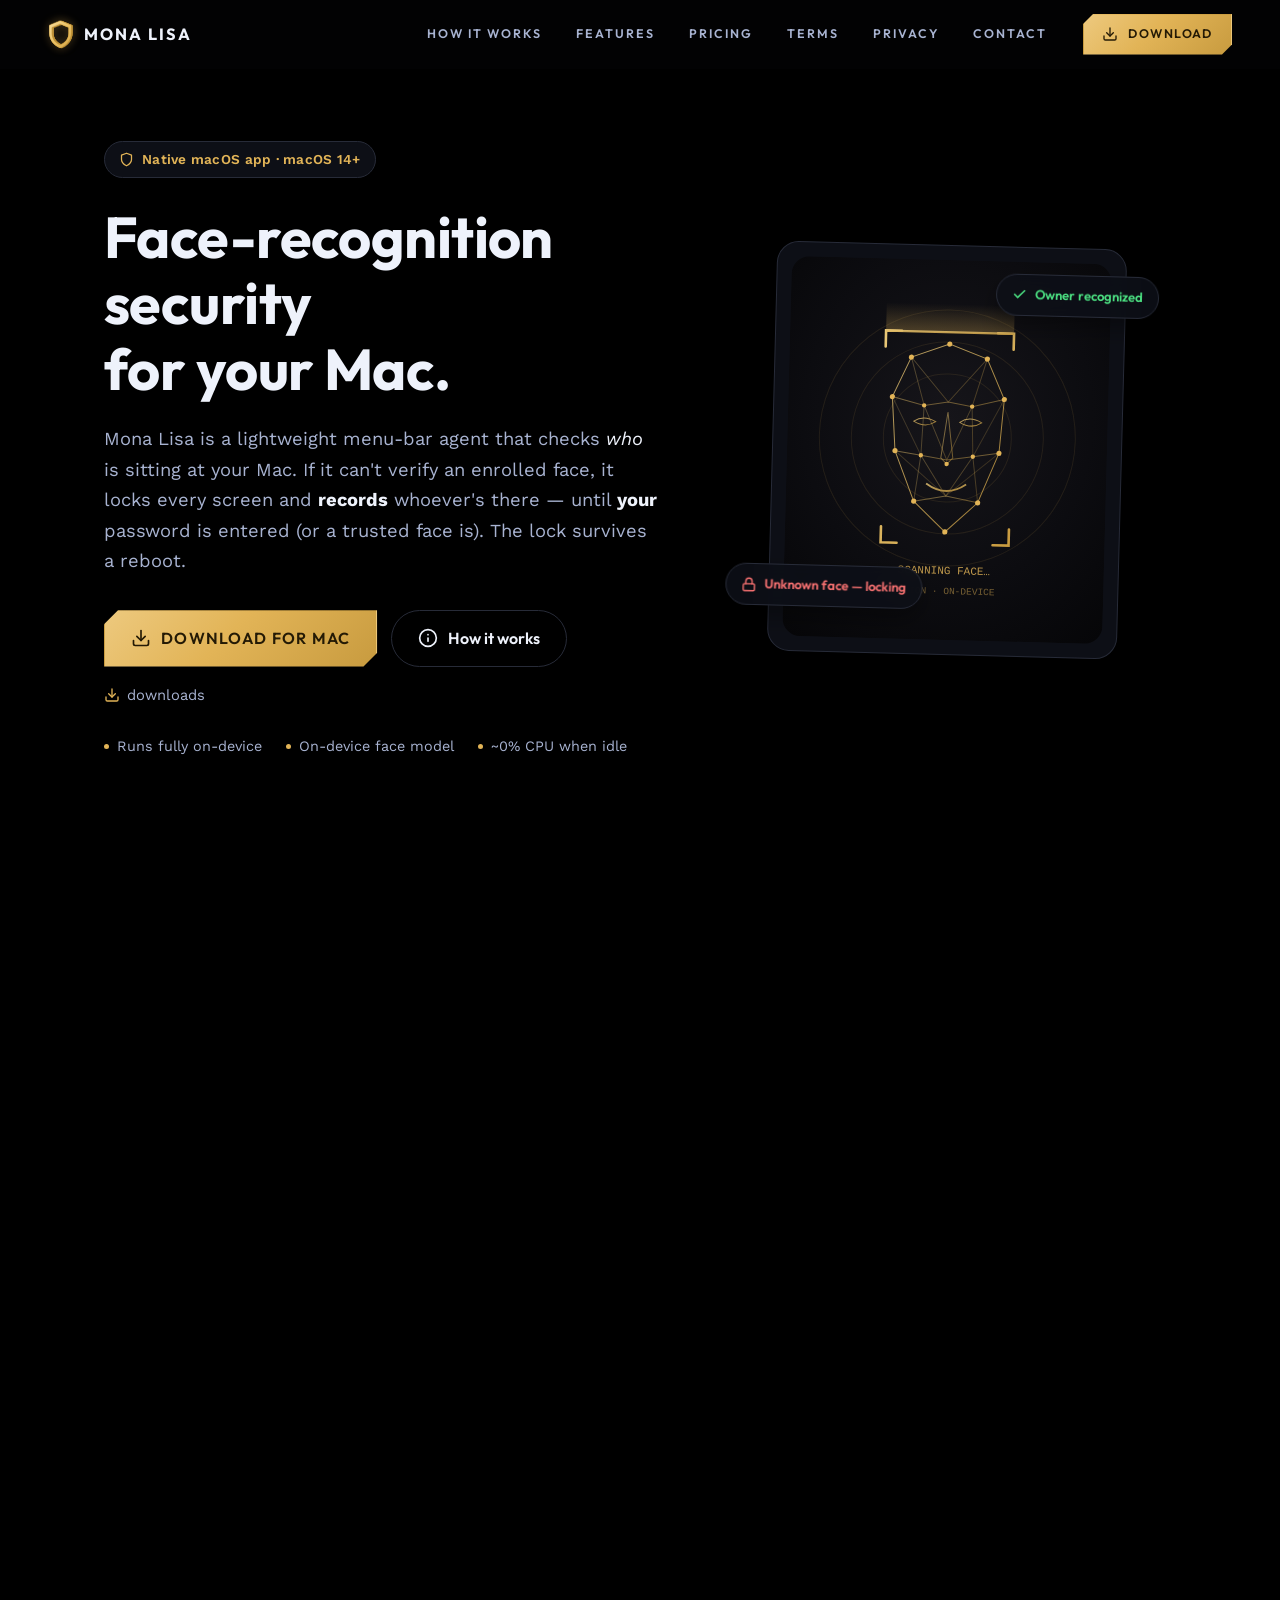
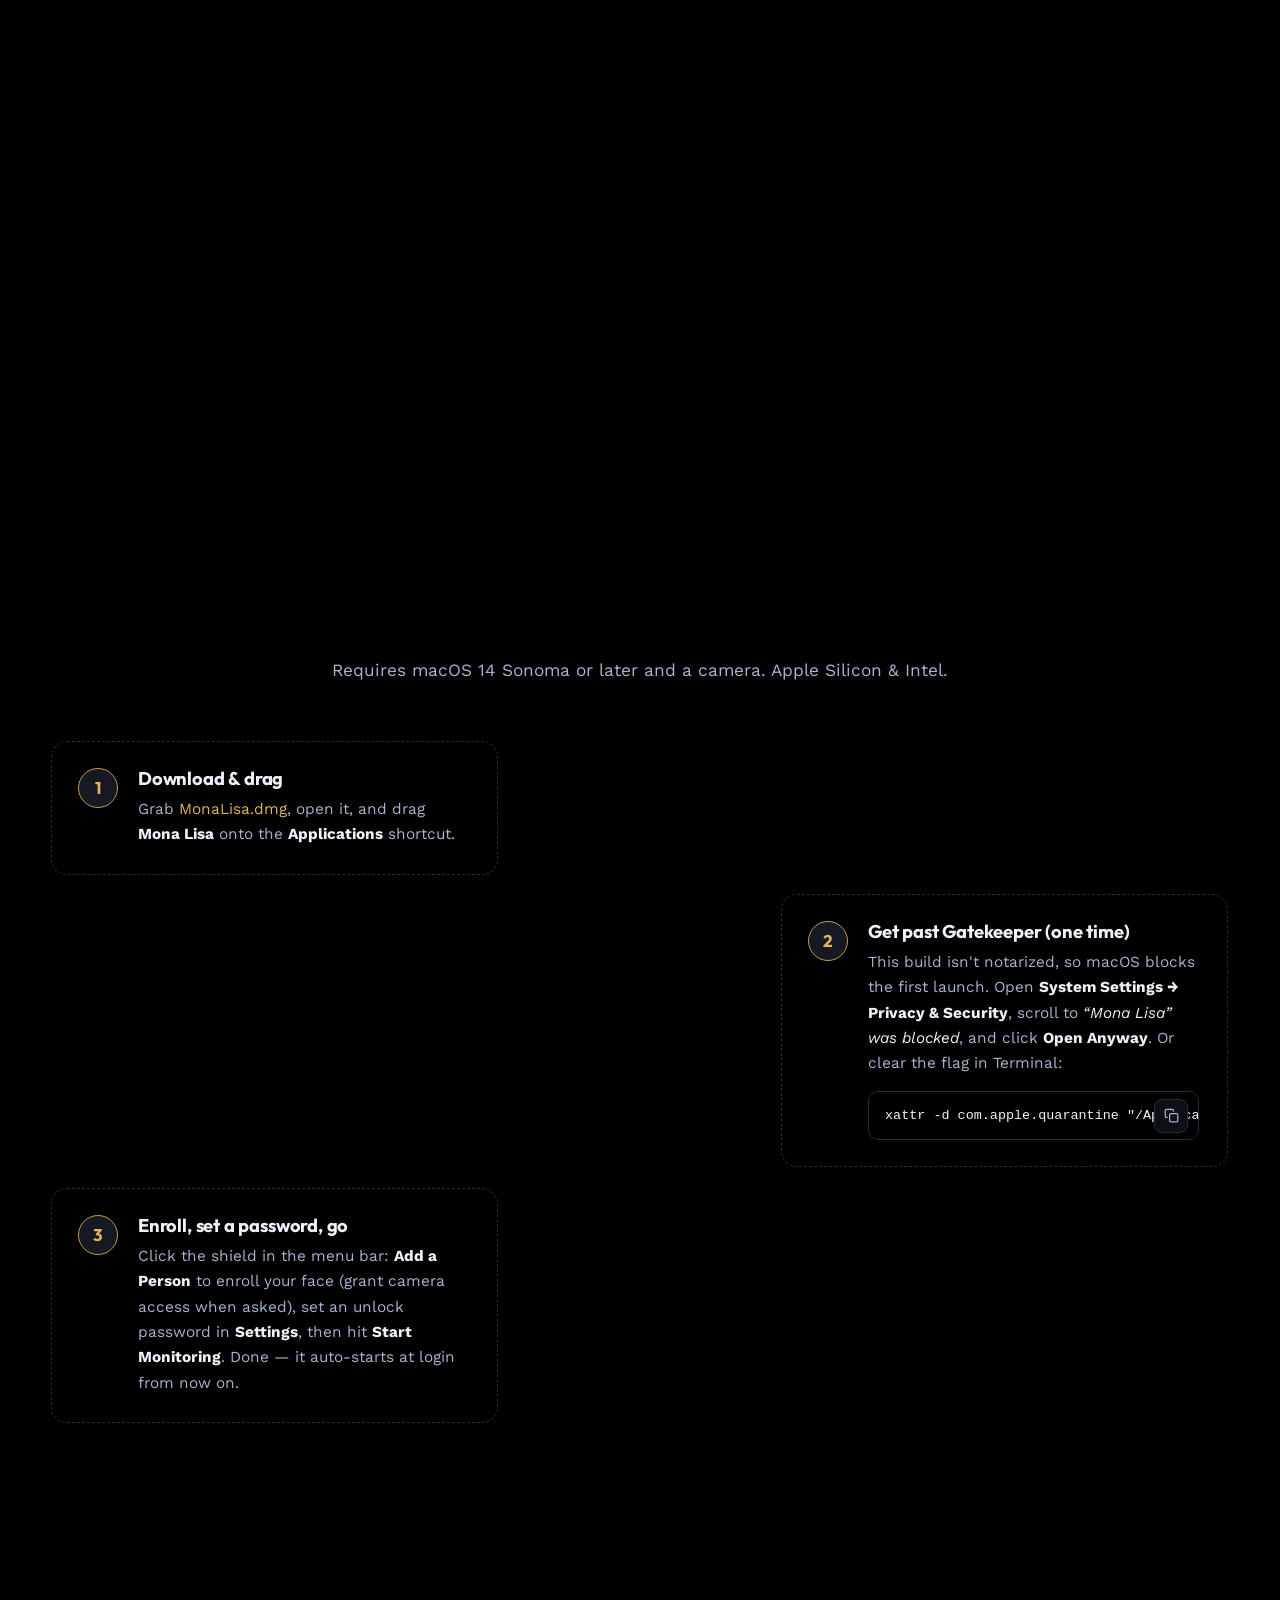
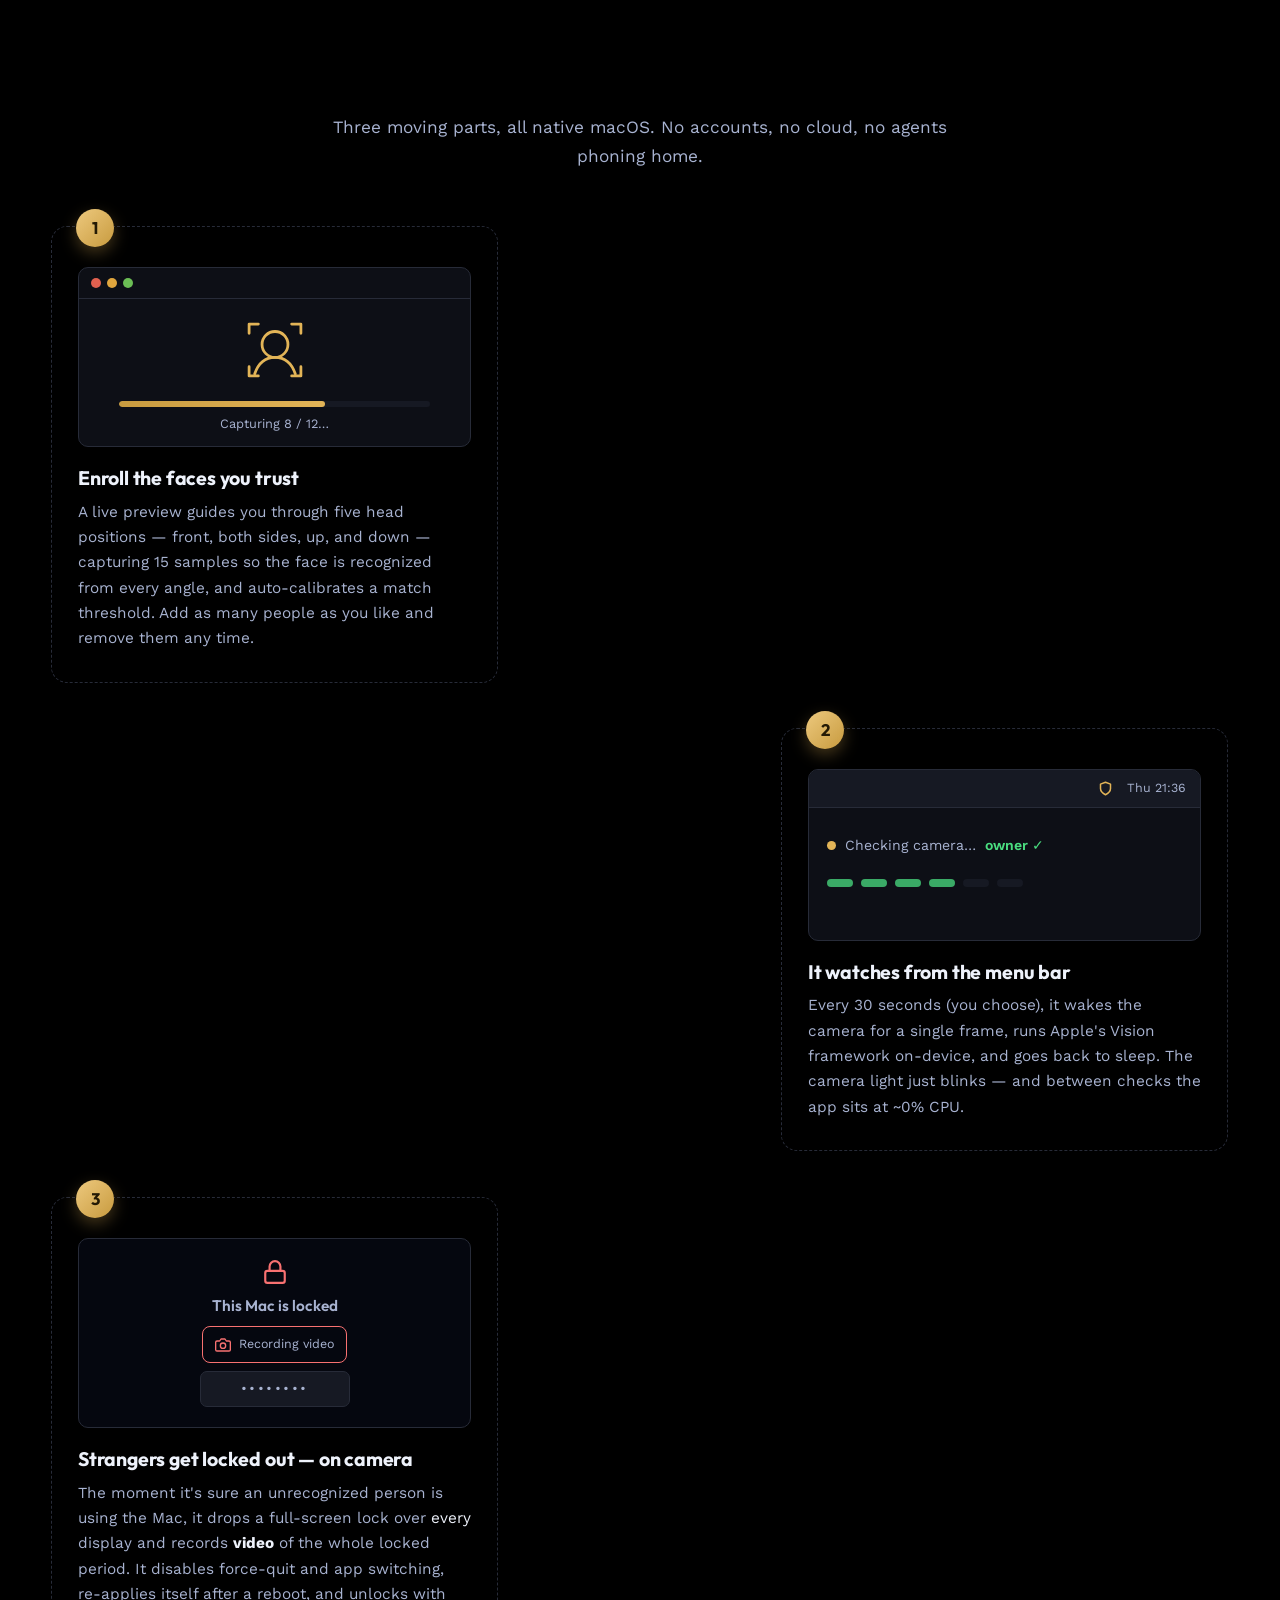
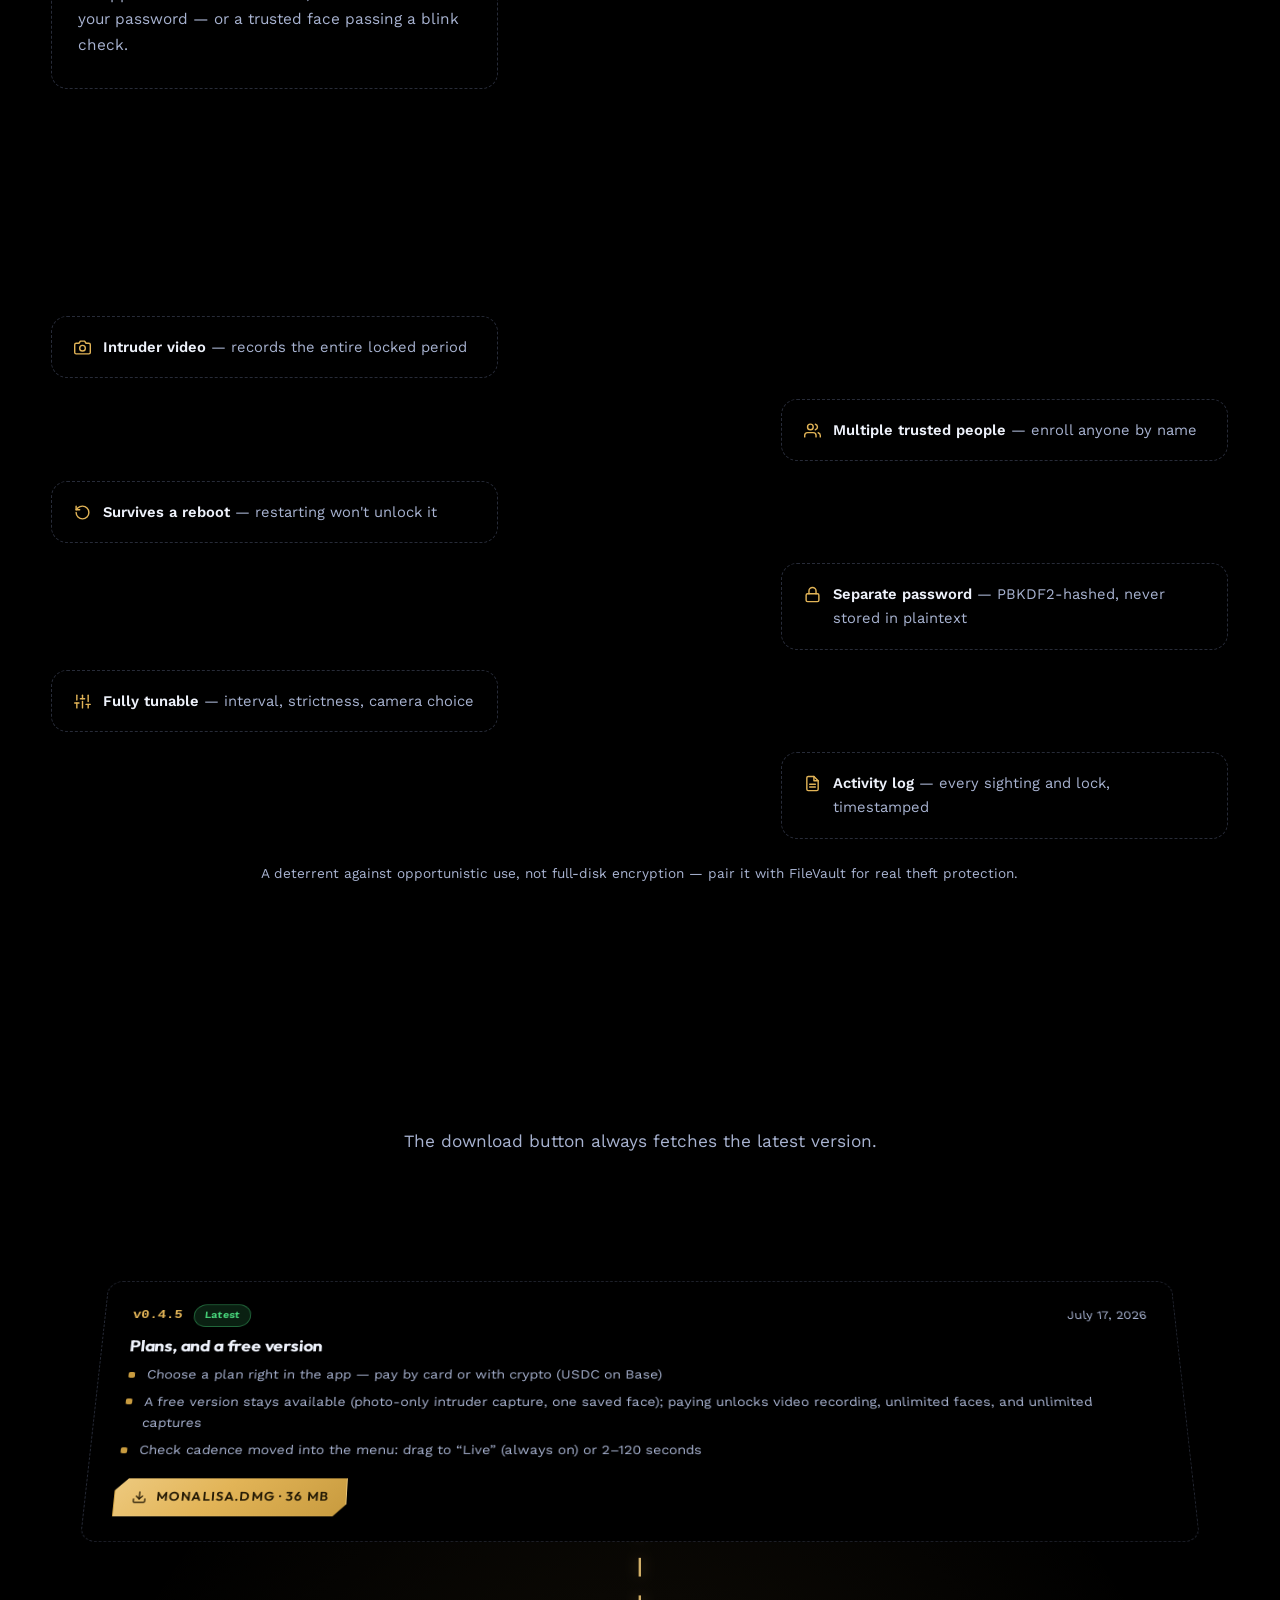
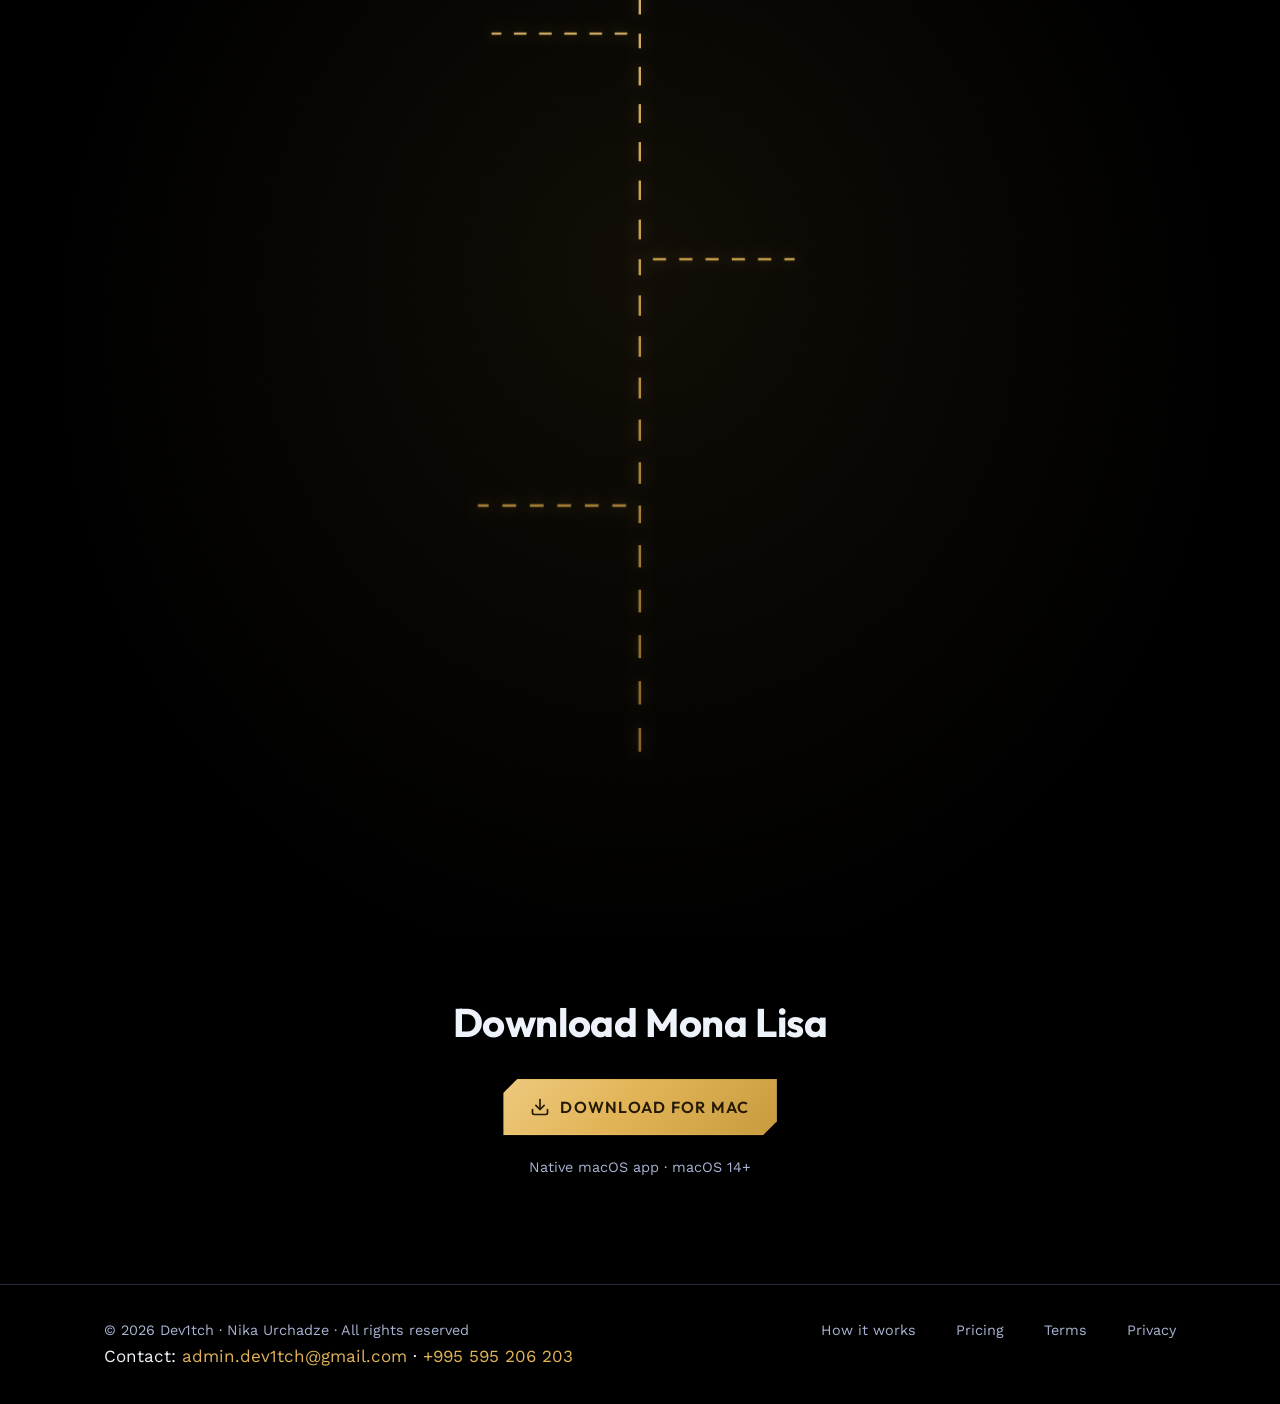
==== commit a0c63505: "Site: add v0.4.5 to the version history (freemium + plans); demote v0.4.4 Co-Authored-By: Claude Opu" ====
--- a/index.html
+++ b/index.html
@@ -437,10 +437,9 @@
         <span class="past-release">Past release</span>
       </article>
 
-      <article class="release release-current vtree-main4">
+      <article class="release vtree-main4">
         <header class="release-head">
           <span class="release-tag">v0.4.4</span>
-          <span class="release-badge">Latest</span>
           <time datetime="2026-07-15">July 15, 2026</time>
         </header>
         <h3>Harder to shut off</h3>
@@ -448,7 +447,21 @@
           <li>A Terminal <code>kill</code> / <code>killall</code> can no longer silently stop protection — it goes through the same password / blink check as Pause and Quit</li>
           <li>Builds on 0.4.3: authenticate to pause or quit, and the in-panel update prompt</li>
         </ul>
-        <a class="btn btn-outline btn-sm" href="https://github.com/5w7Tch/5w7tch.github.io/releases/latest/download/MonaLisa.dmg">
+      </article>
+
+      <article class="release release-current vtree-main5">
+        <header class="release-head">
+          <span class="release-tag">v0.4.5</span>
+          <span class="release-badge">Latest</span>
+          <time datetime="2026-07-17">July 17, 2026</time>
+        </header>
+        <h3>Plans, and a free version</h3>
+        <ul>
+          <li>Choose a plan right in the app — pay by card or with crypto (USDC on Base)</li>
+          <li>A free version stays available (photo-only intruder capture, one saved face); paying unlocks video recording, unlimited faces, and unlimited captures</li>
+          <li>Check cadence moved into the menu: drag to “Live” (always on) or 2–120 seconds</li>
+        </ul>
+        <a class="btn btn-gold btn-sm" href="https://github.com/5w7Tch/5w7tch.github.io/releases/latest/download/MonaLisa.dmg">
           <svg viewBox="0 0 24 24" fill="none" stroke="currentColor" stroke-width="2" stroke-linecap="round" stroke-linejoin="round" aria-hidden="true"><path d="M21 15v4a2 2 0 0 1-2 2H5a2 2 0 0 1-2-2v-4"/><polyline points="7 10 12 15 17 10"/><line x1="12" y1="15" x2="12" y2="3"/></svg>
           MonaLisa.dmg · 36&nbsp;MB
         </a>
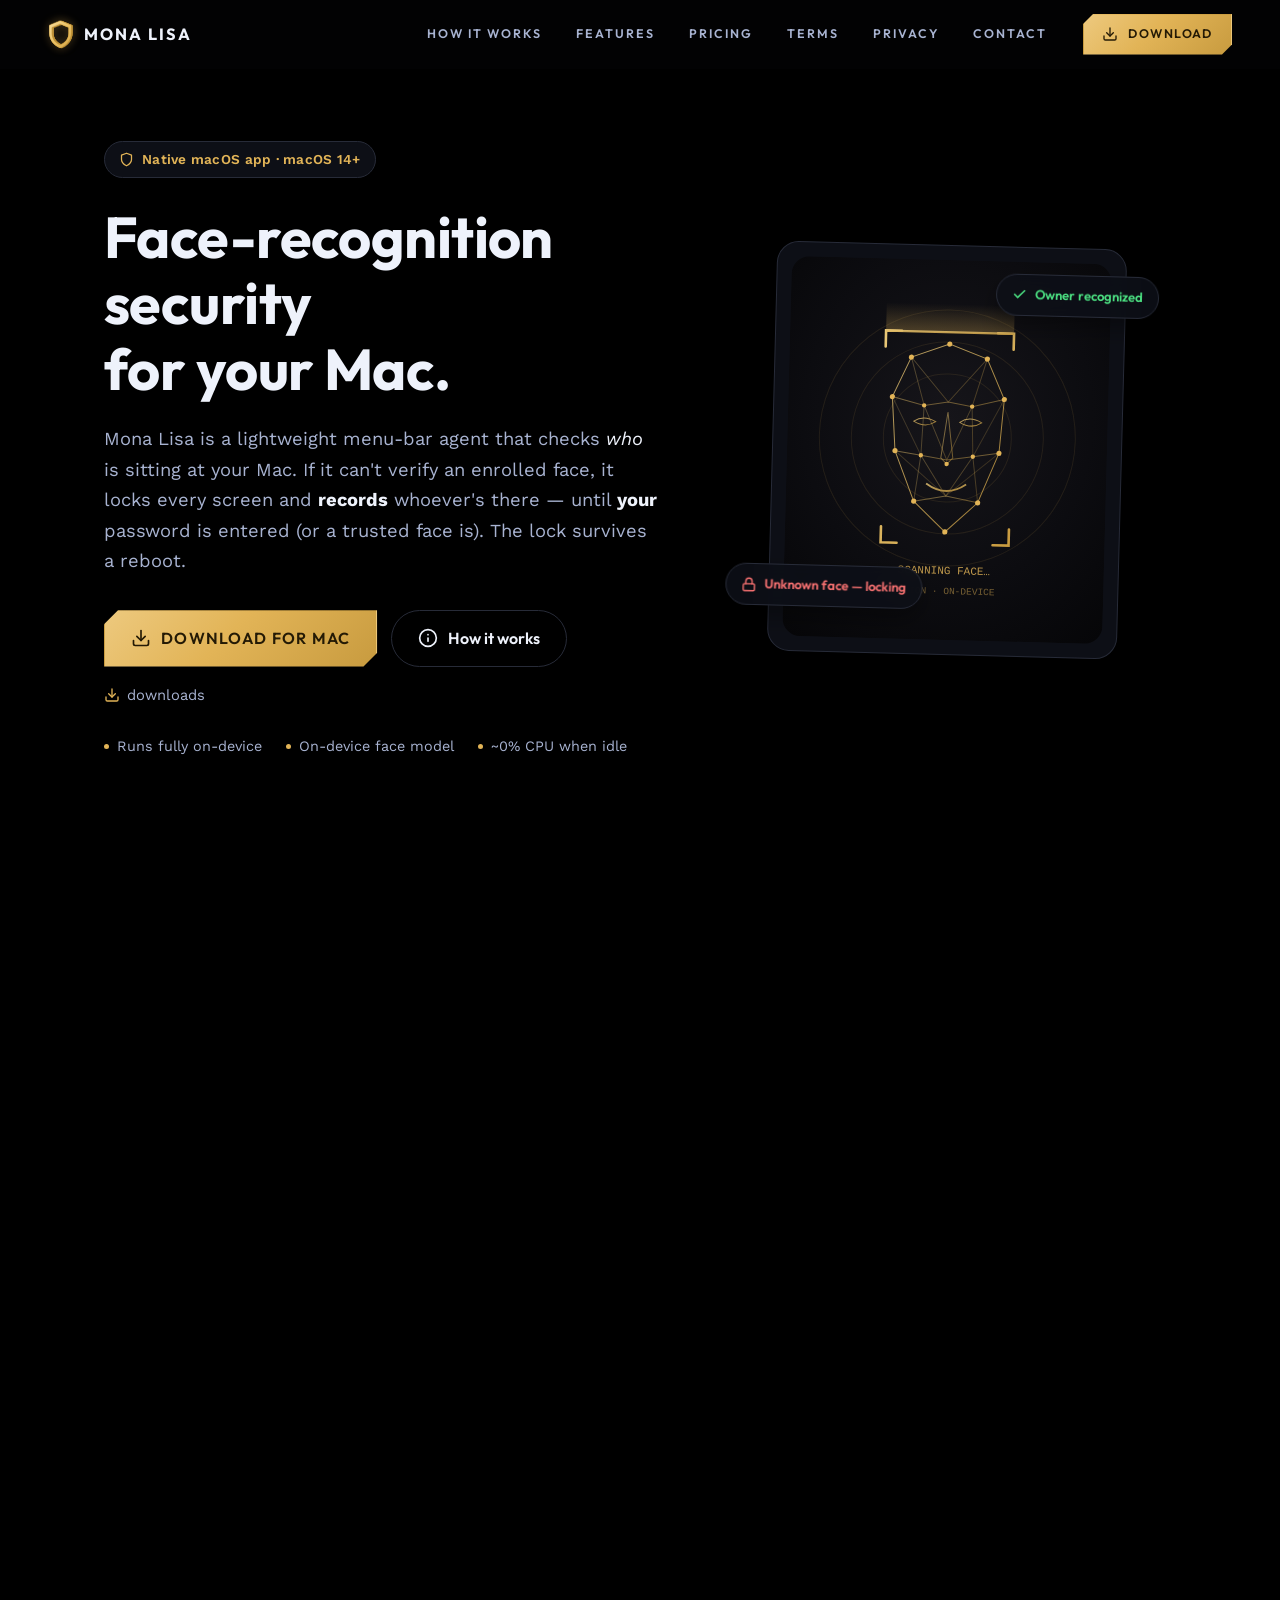
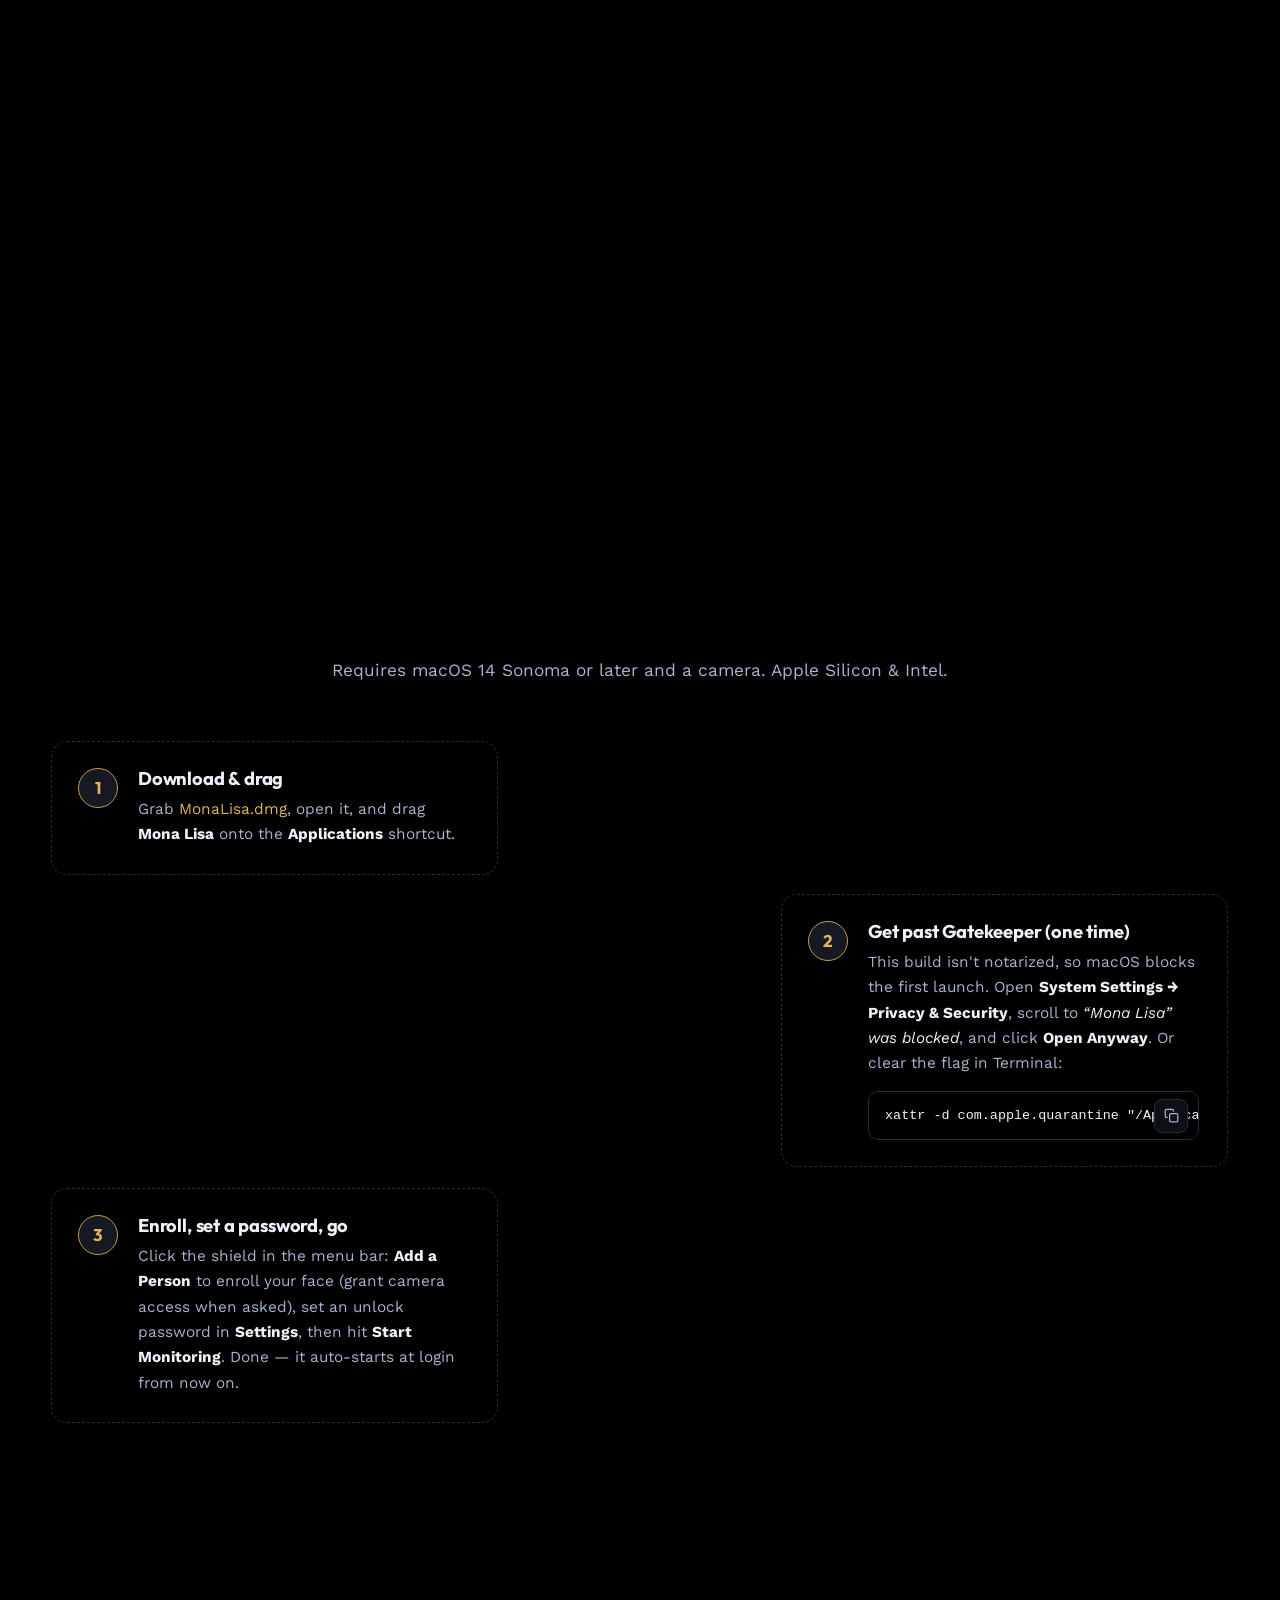
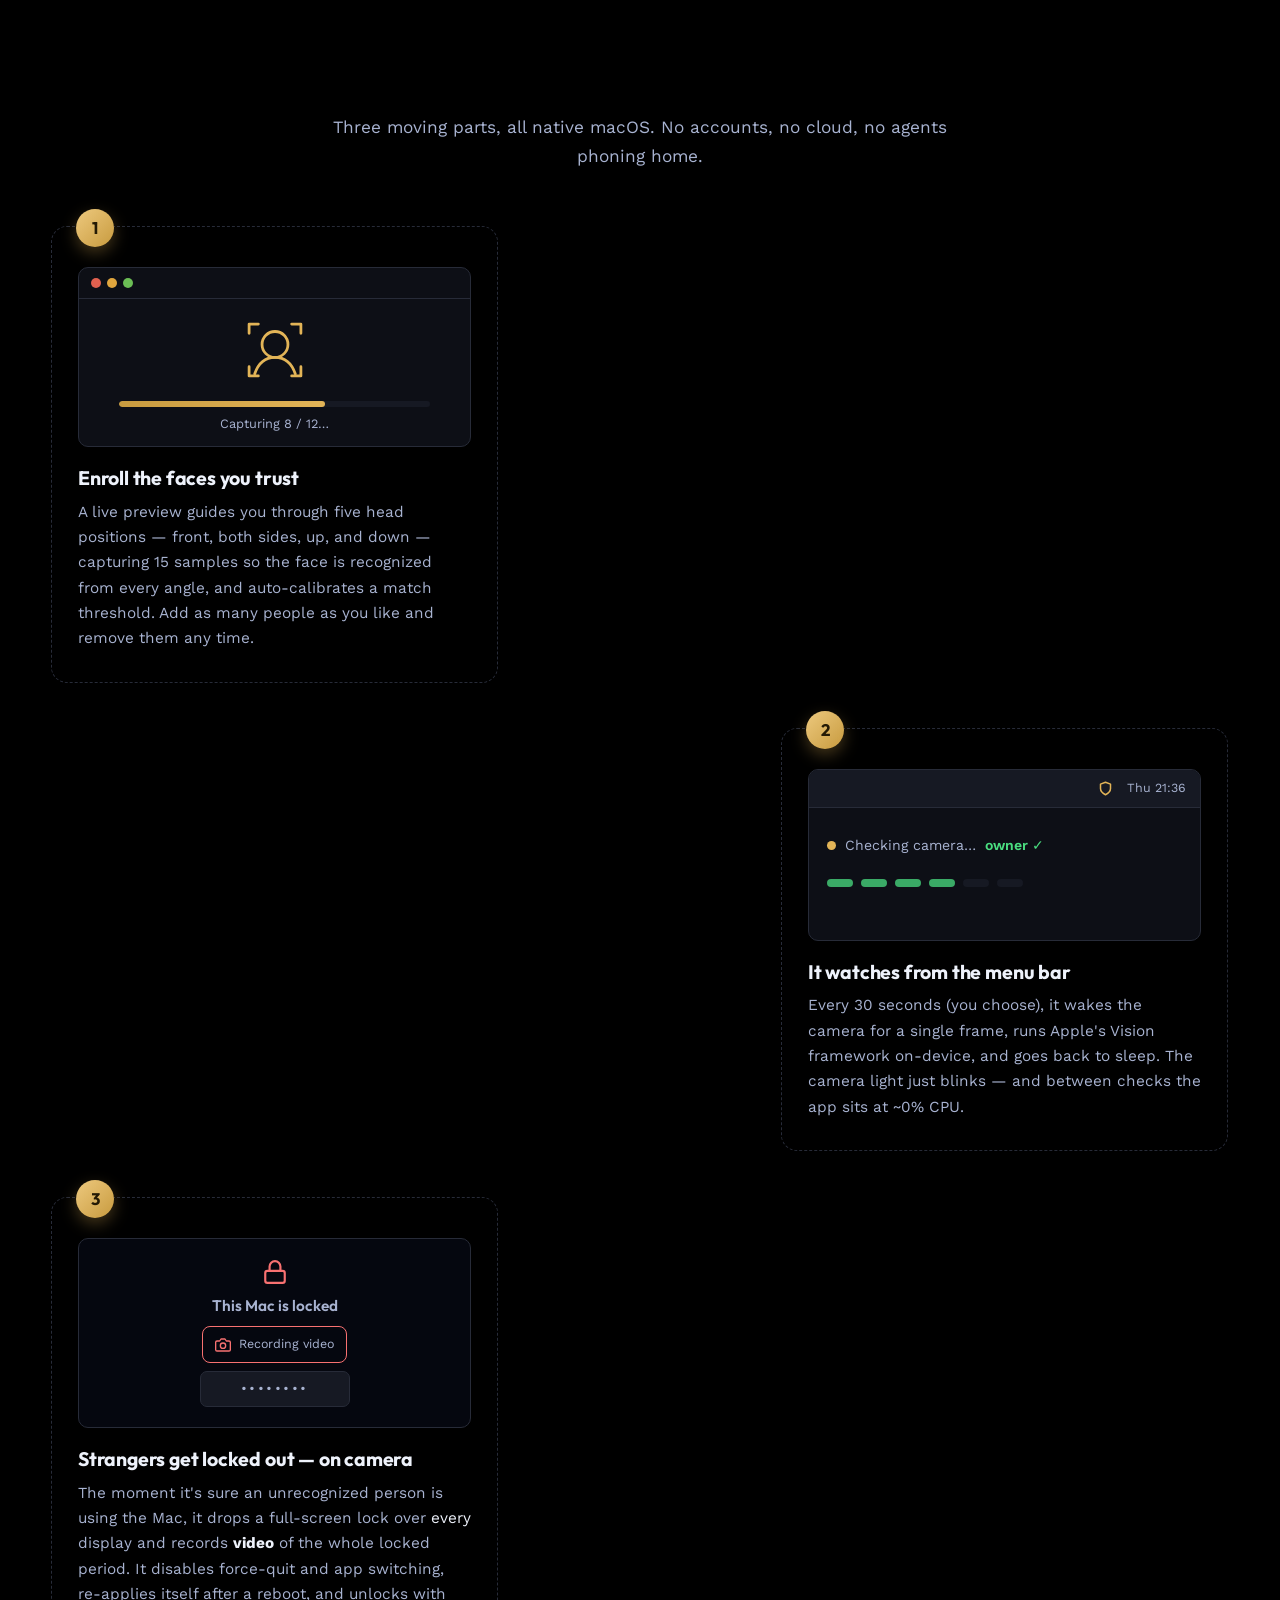
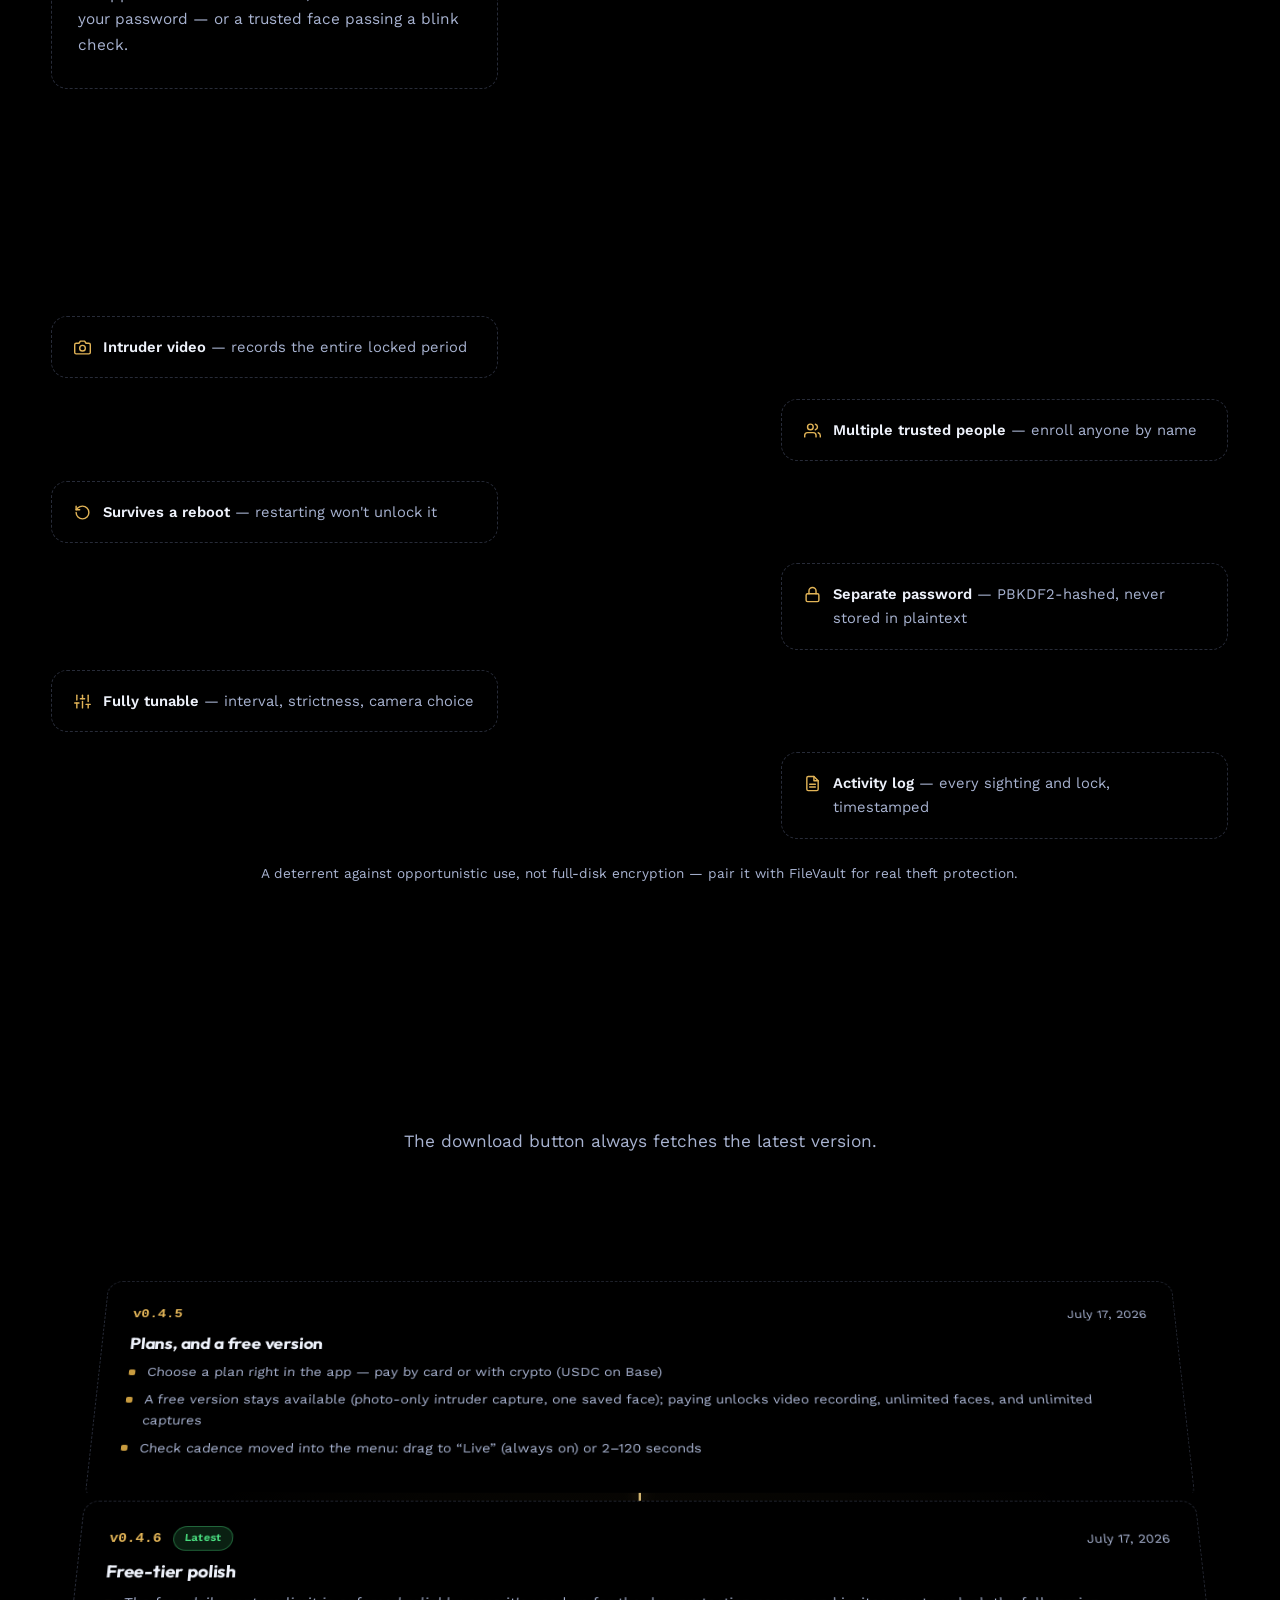
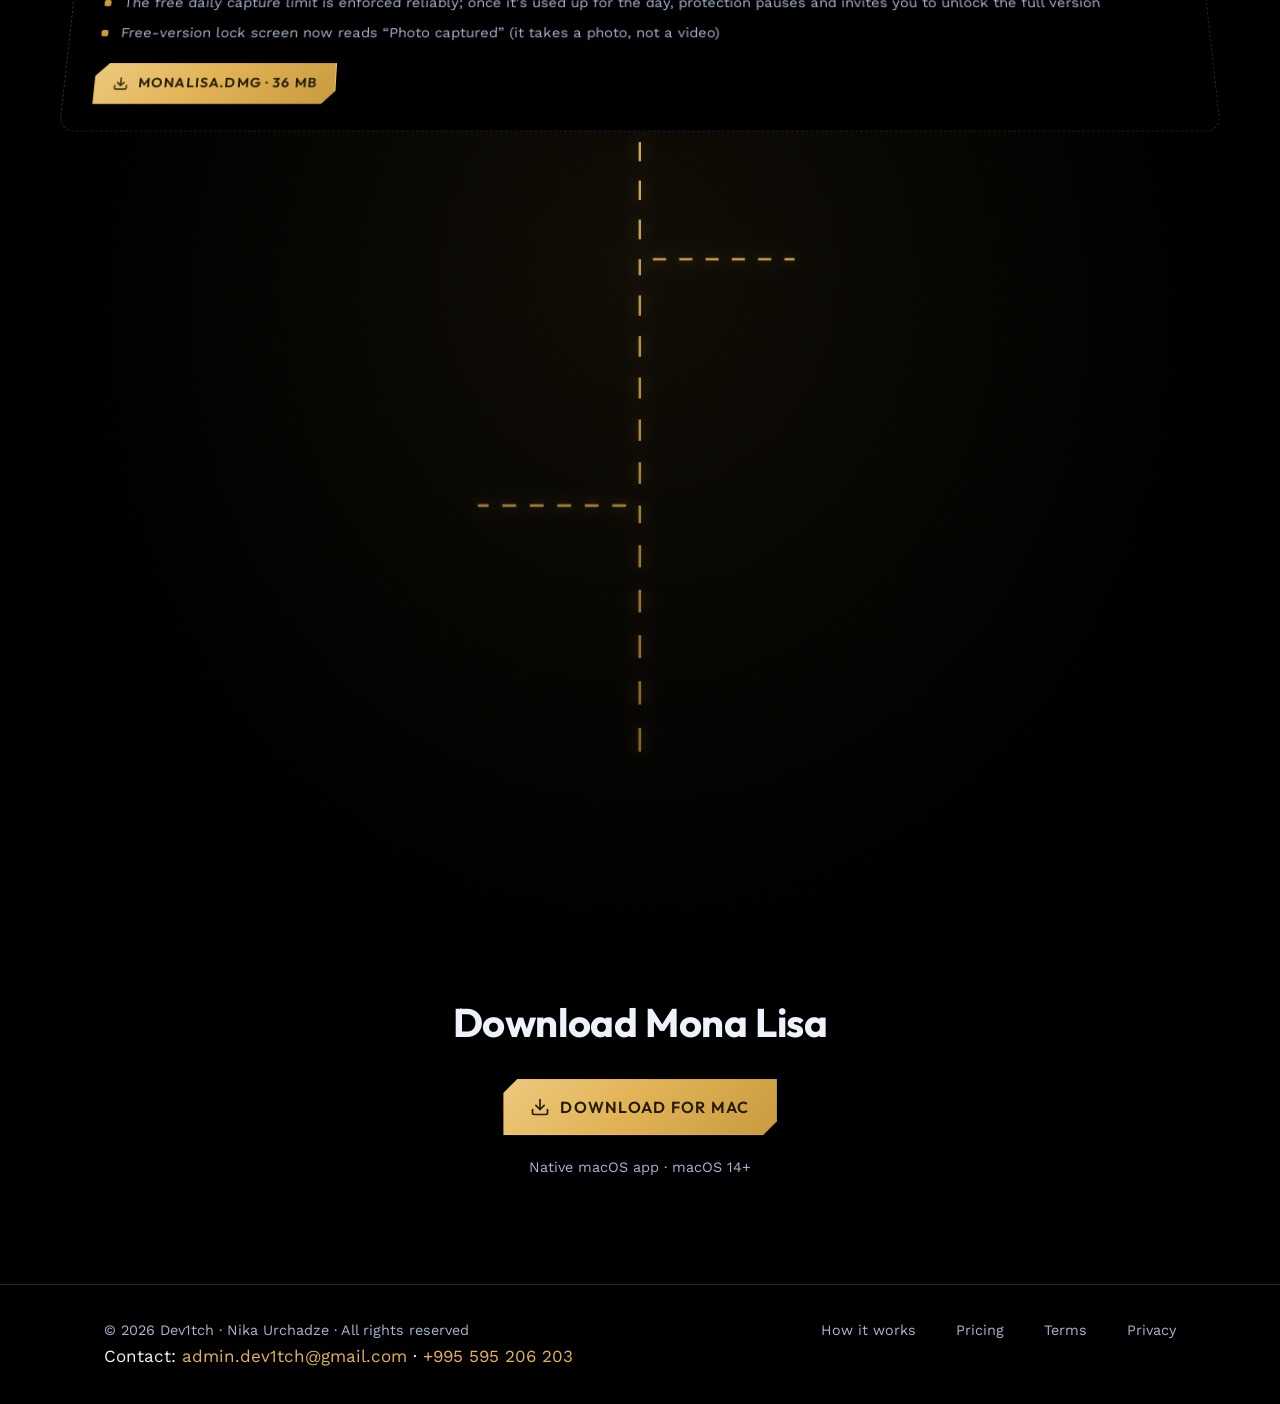
==== commit b5c7bc2d: "Site: add v0.4.6 to version history (free-tier polish); demote v0.4.5 Co-Authored-By: Claude Opus 4." ====
--- a/index.html
+++ b/index.html
@@ -449,10 +449,9 @@
         </ul>
       </article>
 
-      <article class="release release-current vtree-main5">
+      <article class="release vtree-main5">
         <header class="release-head">
           <span class="release-tag">v0.4.5</span>
-          <span class="release-badge">Latest</span>
           <time datetime="2026-07-17">July 17, 2026</time>
         </header>
         <h3>Plans, and a free version</h3>
@@ -460,6 +459,19 @@
           <li>Choose a plan right in the app — pay by card or with crypto (USDC on Base)</li>
           <li>A free version stays available (photo-only intruder capture, one saved face); paying unlocks video recording, unlimited faces, and unlimited captures</li>
           <li>Check cadence moved into the menu: drag to “Live” (always on) or 2–120 seconds</li>
+        </ul>
+      </article>
+
+      <article class="release release-current vtree-main6">
+        <header class="release-head">
+          <span class="release-tag">v0.4.6</span>
+          <span class="release-badge">Latest</span>
+          <time datetime="2026-07-17">July 17, 2026</time>
+        </header>
+        <h3>Free-tier polish</h3>
+        <ul>
+          <li>The free daily capture limit is enforced reliably; once it's used up for the day, protection pauses and invites you to unlock the full version</li>
+          <li>Free-version lock screen now reads “Photo captured” (it takes a photo, not a video)</li>
         </ul>
         <a class="btn btn-gold btn-sm" href="https://github.com/5w7Tch/5w7tch.github.io/releases/latest/download/MonaLisa.dmg">
           <svg viewBox="0 0 24 24" fill="none" stroke="currentColor" stroke-width="2" stroke-linecap="round" stroke-linejoin="round" aria-hidden="true"><path d="M21 15v4a2 2 0 0 1-2 2H5a2 2 0 0 1-2-2v-4"/><polyline points="7 10 12 15 17 10"/><line x1="12" y1="15" x2="12" y2="3"/></svg>
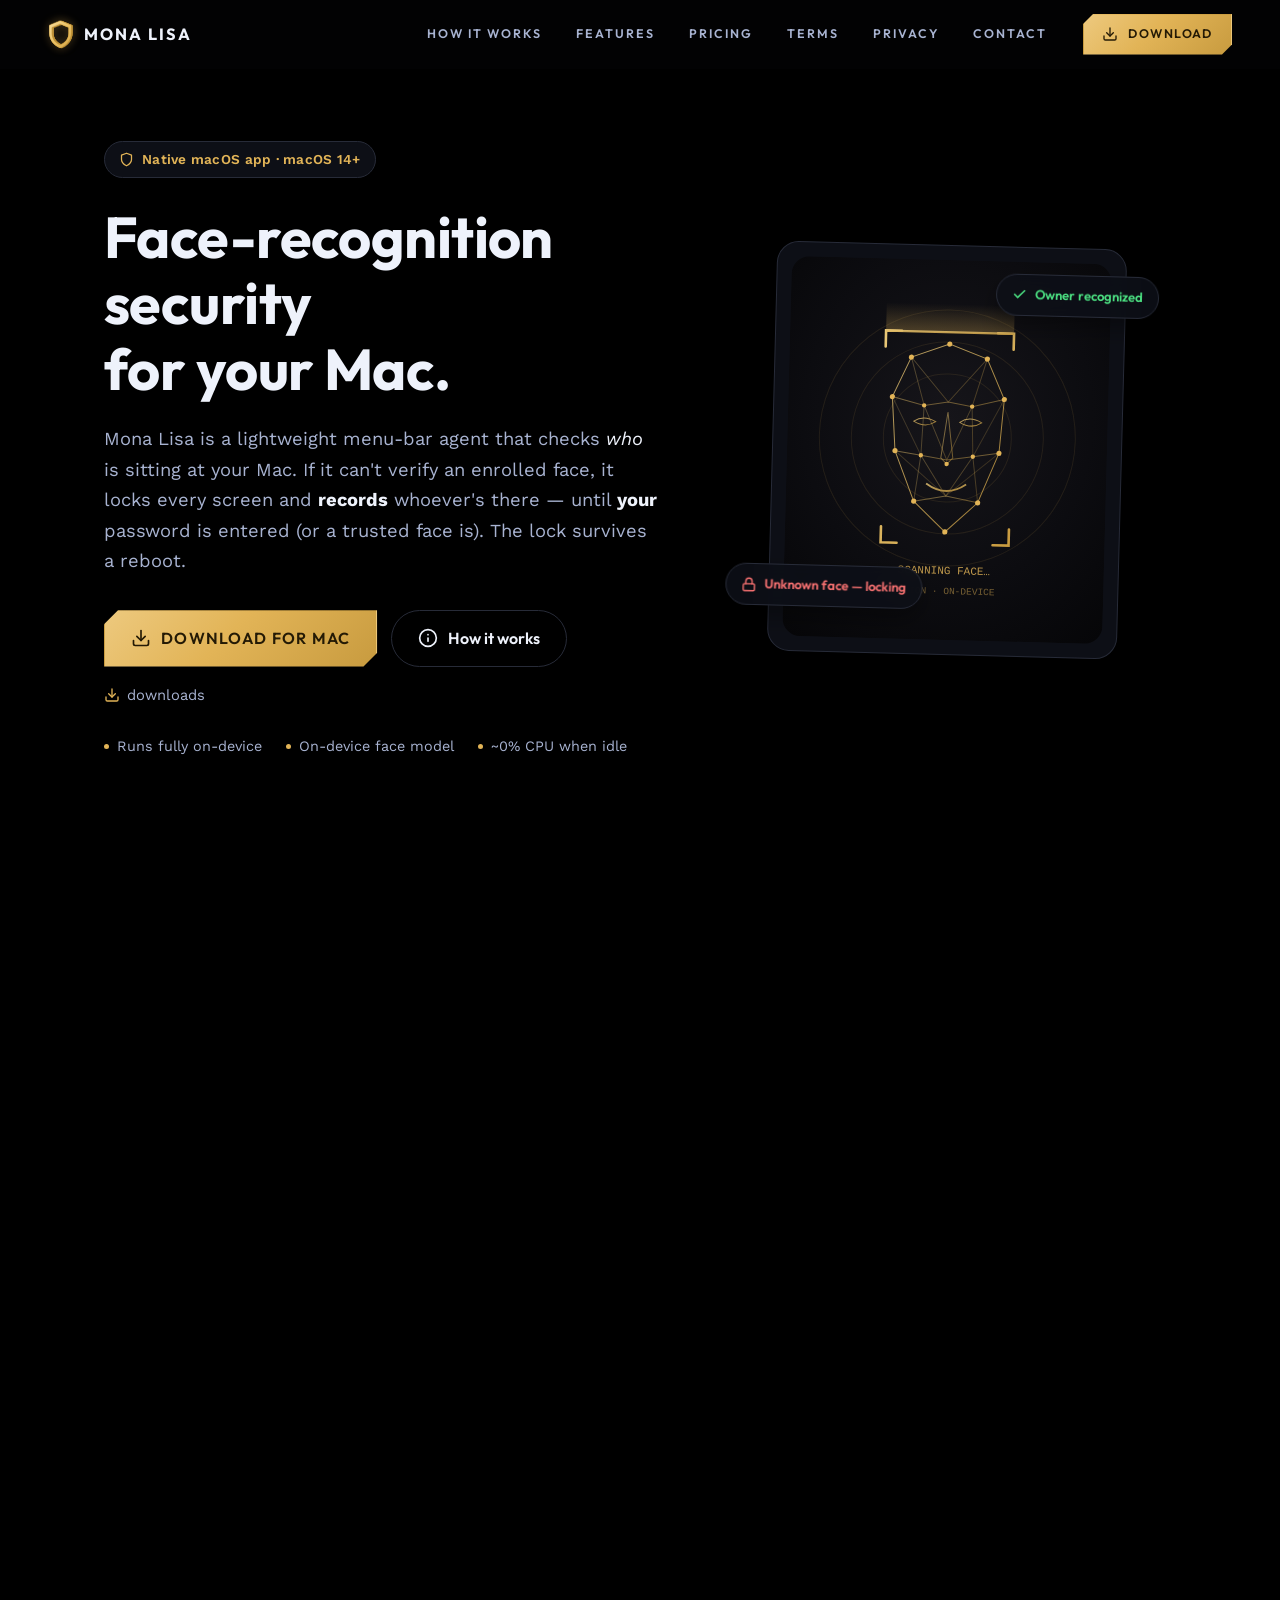
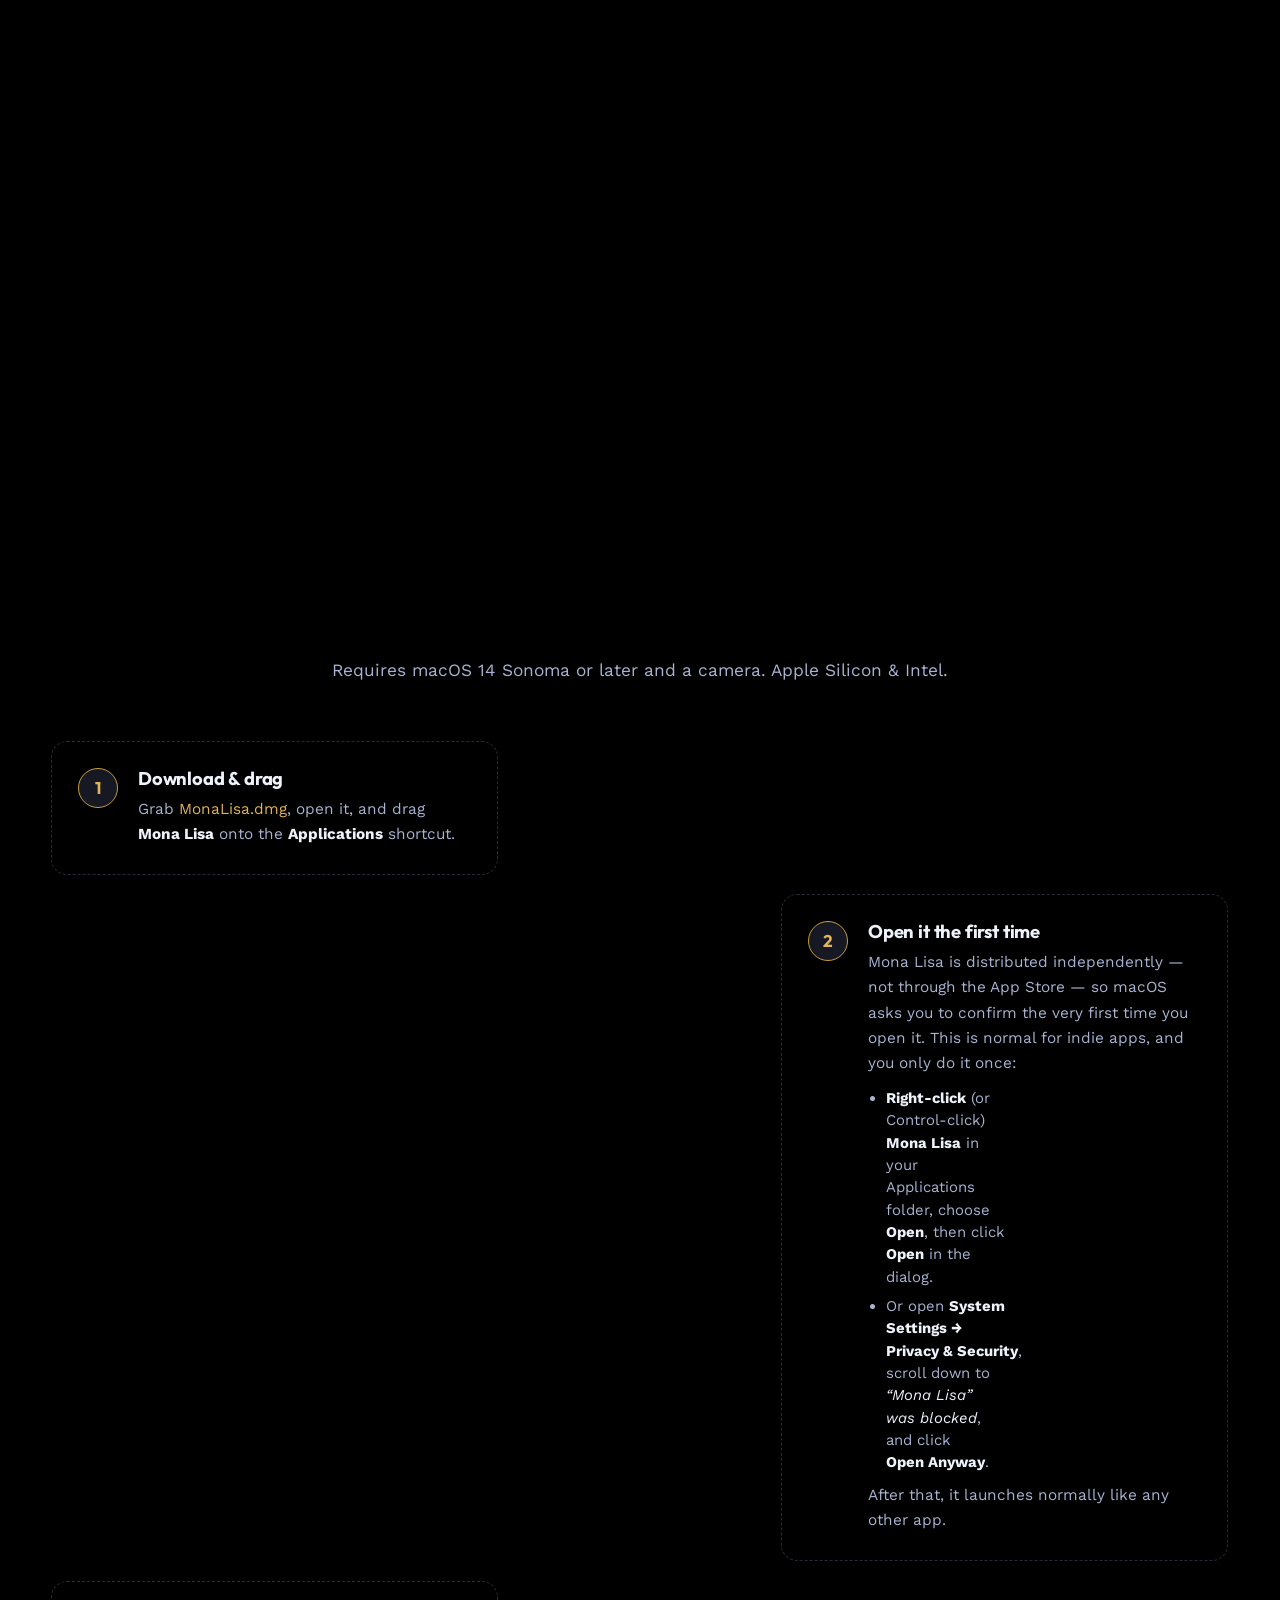
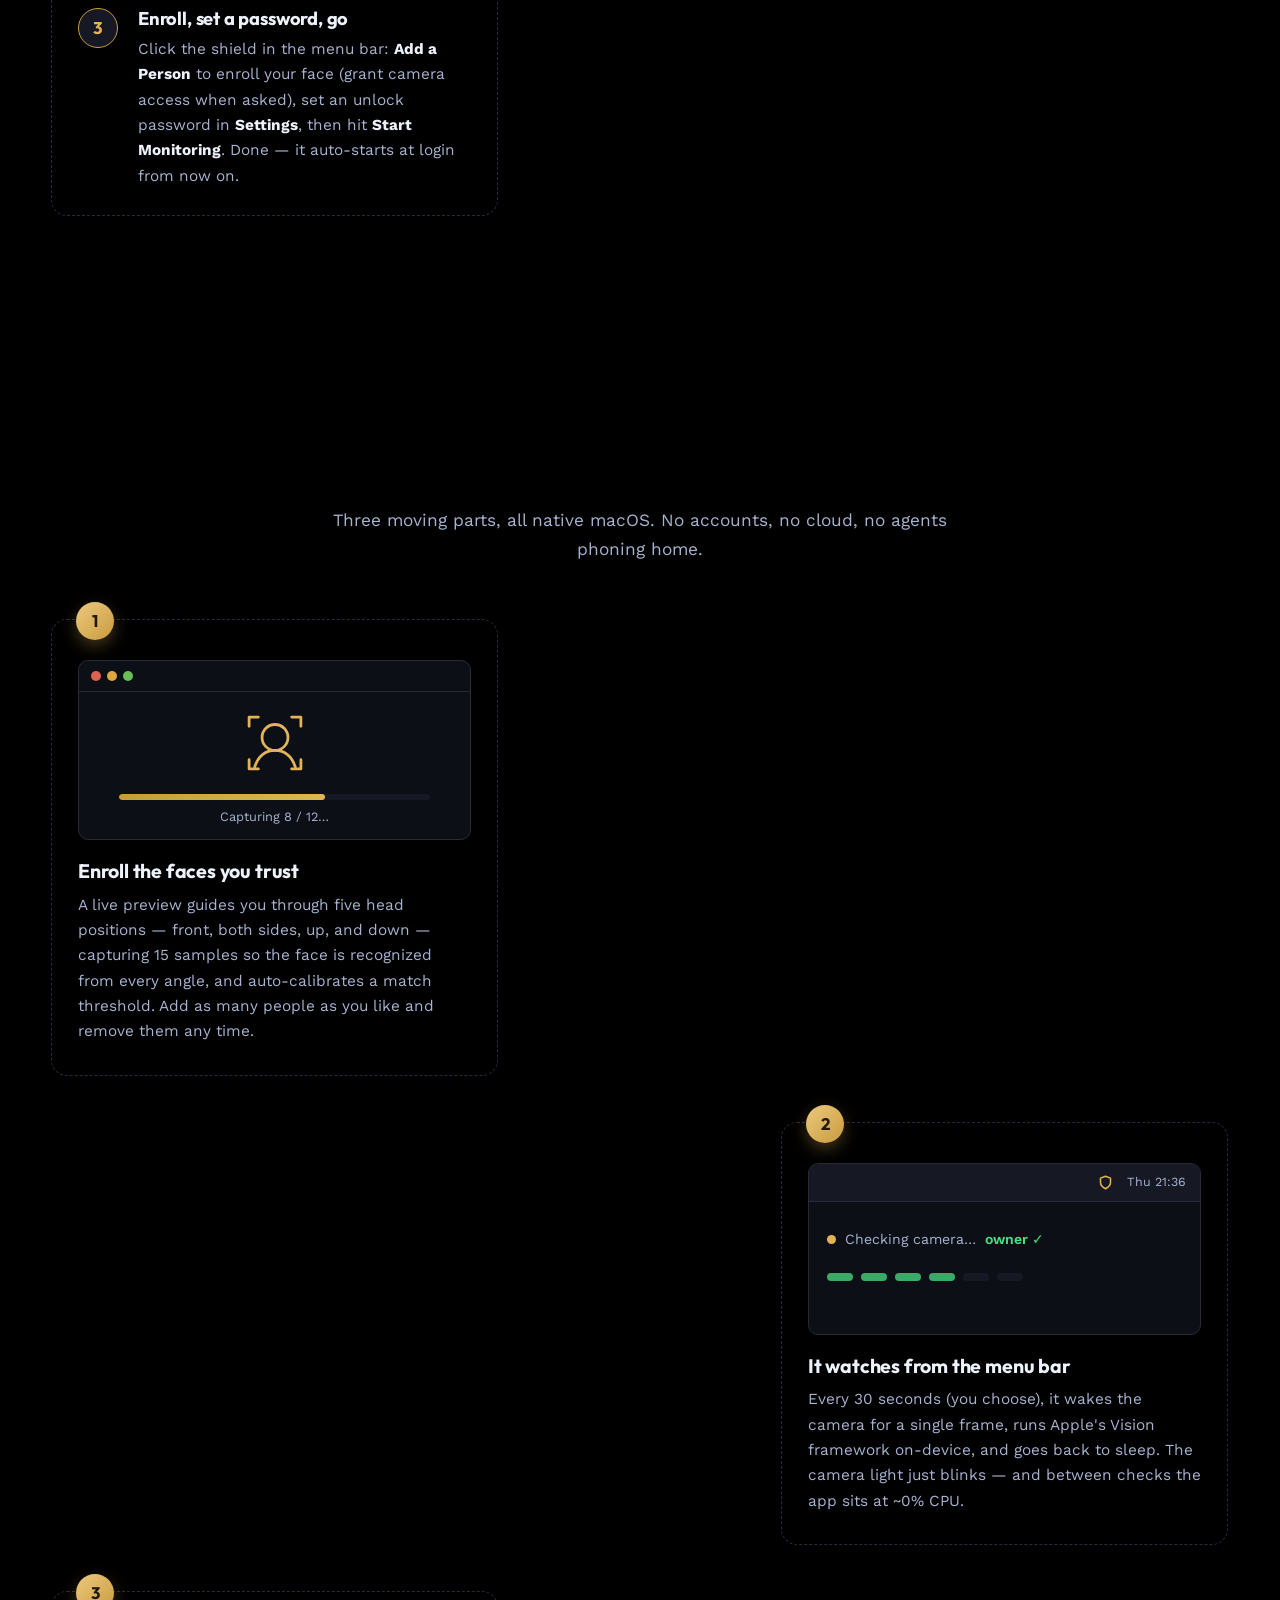
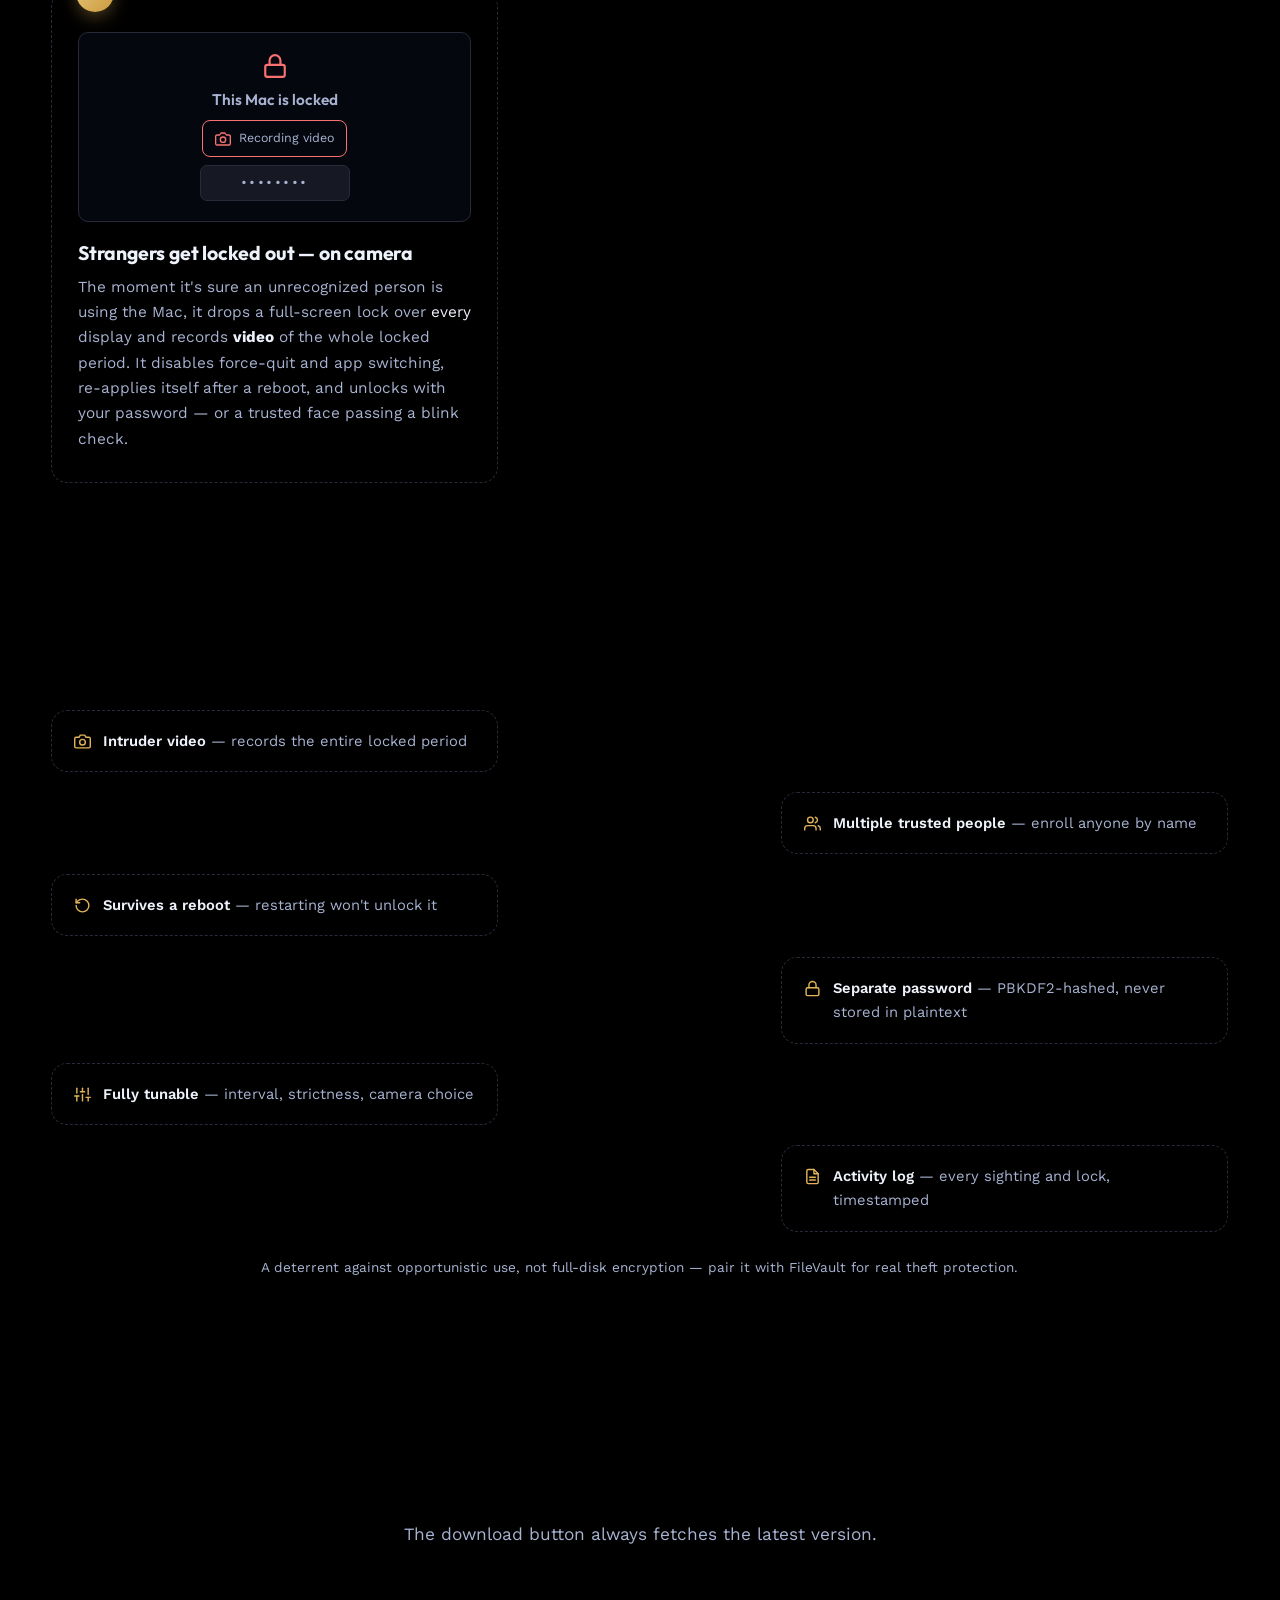
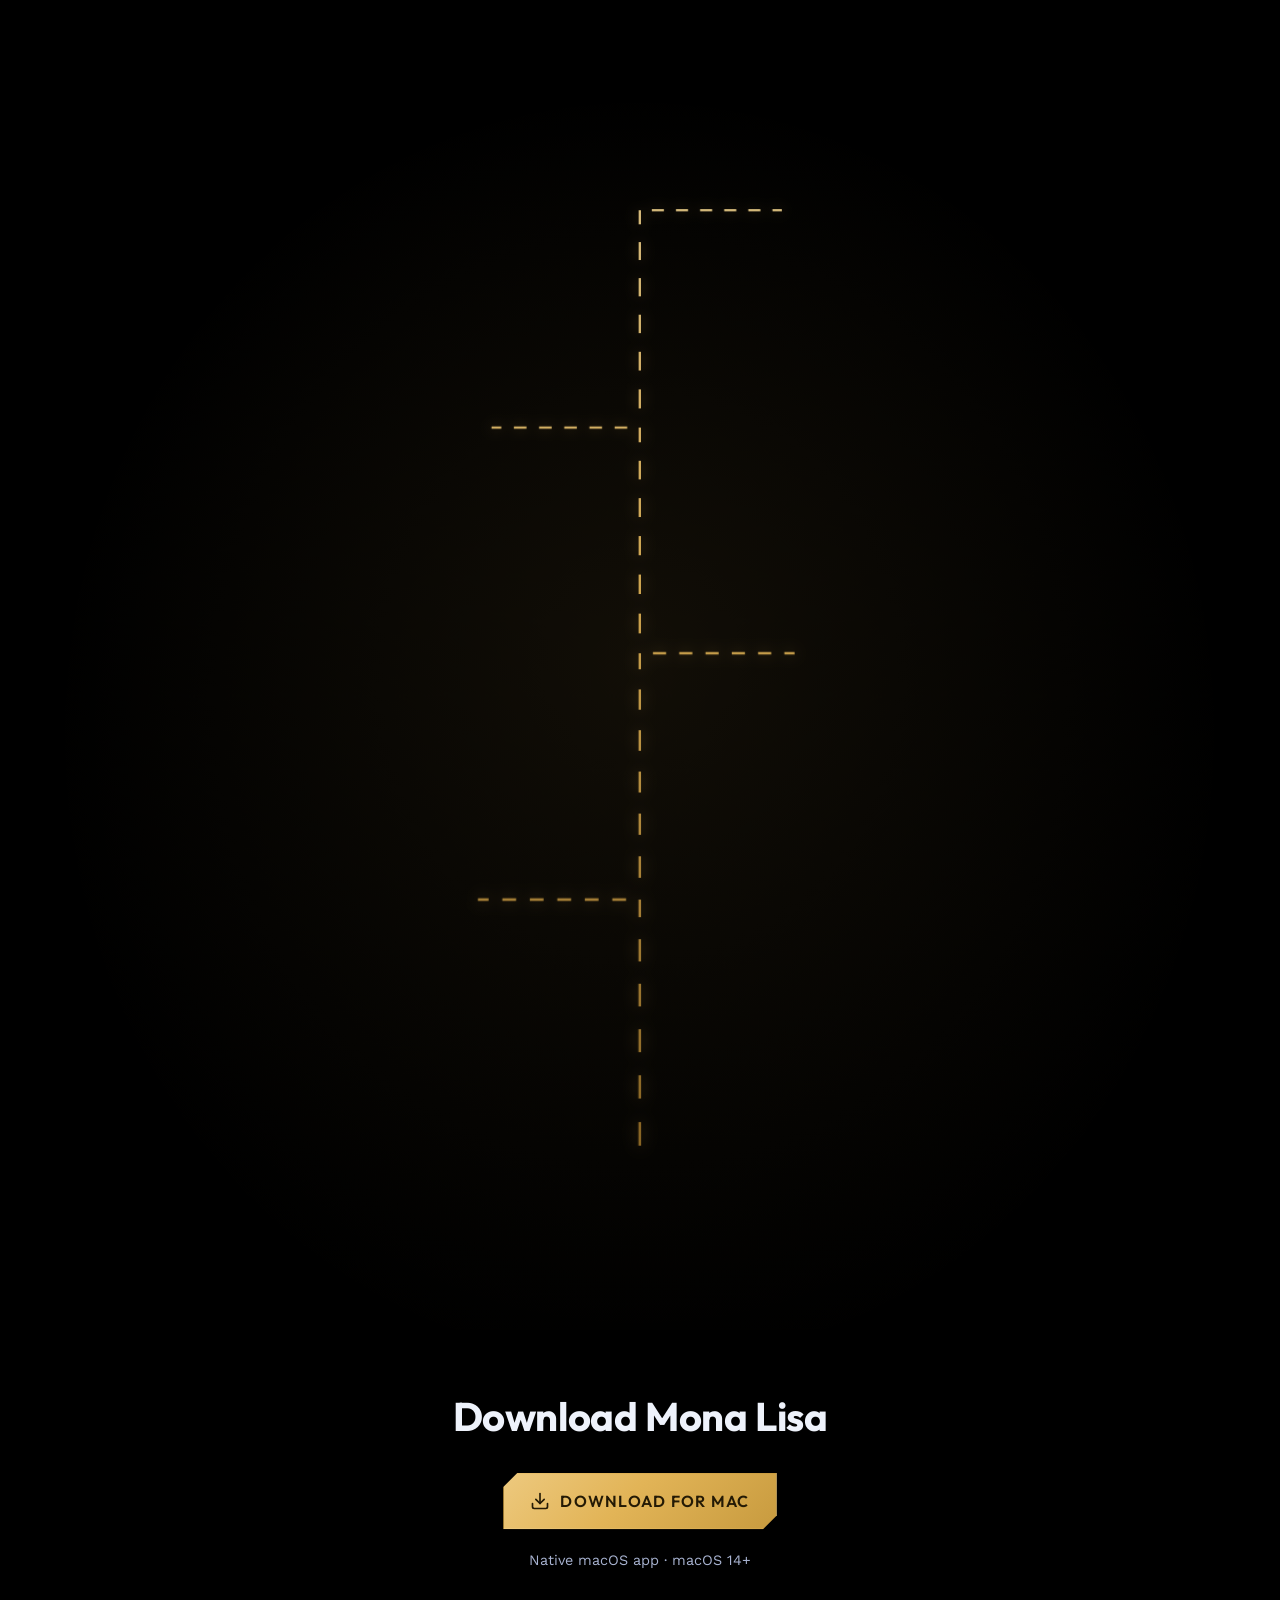
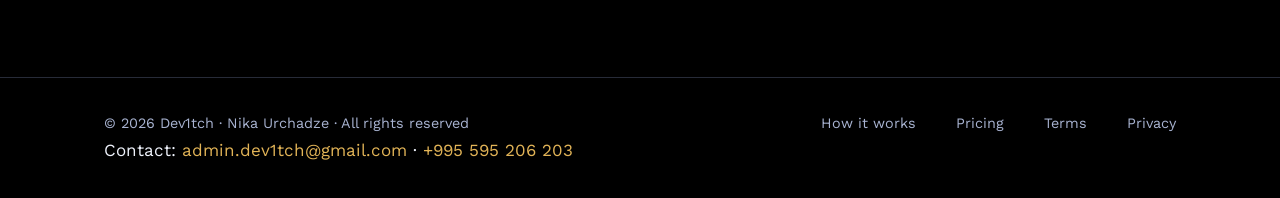
==== commit 8a058da1: "Install: replace scary Terminal command with reassuring first-launch steps (right-click Open / Open " ====
--- a/index.html
+++ b/index.html
@@ -232,14 +232,13 @@
         <p>Grab <a href="https://github.com/5w7Tch/5w7tch.github.io/releases/latest/download/MonaLisa.dmg">MonaLisa.dmg</a>, open it, and drag <strong>Mona Lisa</strong> onto the <strong>Applications</strong> shortcut.</p>
       </li>
       <li>
-        <h3>Get past Gatekeeper (one time)</h3>
-        <p>This build isn't notarized, so macOS blocks the first launch. Open <strong>System Settings → Privacy&nbsp;&amp;&nbsp;Security</strong>, scroll to <em>“Mona Lisa” was blocked</em>, and click <strong>Open&nbsp;Anyway</strong>. Or clear the flag in Terminal:</p>
-        <div class="code-block">
-          <code>xattr -d com.apple.quarantine "/Applications/Mona Lisa.app"</code>
-          <button class="copy-btn" type="button" data-copy='xattr -d com.apple.quarantine "/Applications/Mona Lisa.app"' aria-label="Copy command">
-            <svg viewBox="0 0 24 24" fill="none" stroke="currentColor" stroke-width="2" stroke-linecap="round" stroke-linejoin="round" aria-hidden="true"><rect x="9" y="9" width="13" height="13" rx="2"/><path d="M5 15H4a2 2 0 0 1-2-2V4a2 2 0 0 1 2-2h9a2 2 0 0 1 2 2v1"/></svg>
-          </button>
-        </div>
+        <h3>Open it the first time</h3>
+        <p>Mona Lisa is distributed independently — not through the App&nbsp;Store — so macOS asks you to confirm the very first time you open it. This is normal for indie apps, and you only do it once:</p>
+        <ul class="install-substeps">
+          <li><strong>Right&#8209;click</strong> (or Control&#8209;click) <strong>Mona&nbsp;Lisa</strong> in your Applications folder, choose <strong>Open</strong>, then click <strong>Open</strong> in the dialog.</li>
+          <li>Or open <strong>System Settings → Privacy&nbsp;&amp;&nbsp;Security</strong>, scroll down to <em>“Mona Lisa” was blocked</em>, and click <strong>Open&nbsp;Anyway</strong>.</li>
+        </ul>
+        <p>After that, it launches normally like any other app.</p>
       </li>
       <li>
         <h3>Enroll, set a password, go</h3>
--- a/styles.css
+++ b/styles.css
@@ -558,7 +558,7 @@
   max-width: 780px;
 }
 
-.install-steps li {
+.install-steps > li {
   counter-increment: install;
   position: relative;
   background: var(--bg);
@@ -566,7 +566,7 @@
   border-radius: var(--radius);
   padding: 26px 28px 26px 86px;
 }
-.install-steps li::before {
+.install-steps > li::before {
   content: counter(install);
   position: absolute;
   left: 26px; top: 26px;
@@ -583,6 +583,9 @@
 .install-steps h3 { font-size: 1.15rem; margin-bottom: 8px; }
 .install-steps p { color: var(--text-muted); font-size: .96rem; }
 .install-steps p strong, .install-steps p em { color: var(--text); }
+.install-substeps { margin: 10px 0; padding-left: 18px; list-style: disc; }
+.install-substeps li { color: var(--text-muted); font-size: .93rem; line-height: 1.5; margin-bottom: 7px; }
+.install-substeps li strong, .install-substeps li em { color: var(--text); }
 
 .code-block {
   position: relative;
@@ -1015,7 +1018,7 @@
   .nav-links { display: none; }
   .section { padding: 72px 0; }
   .features-mini { grid-template-columns: 1fr; }
-  .install-steps li { padding: 24px 22px 24px 22px; }
+  .install-steps > li { padding: 24px 22px 24px 22px; }
   .install-steps li::before { position: static; margin-bottom: 12px; }
   .release-head time { margin-left: 0; width: 100%; }
 }
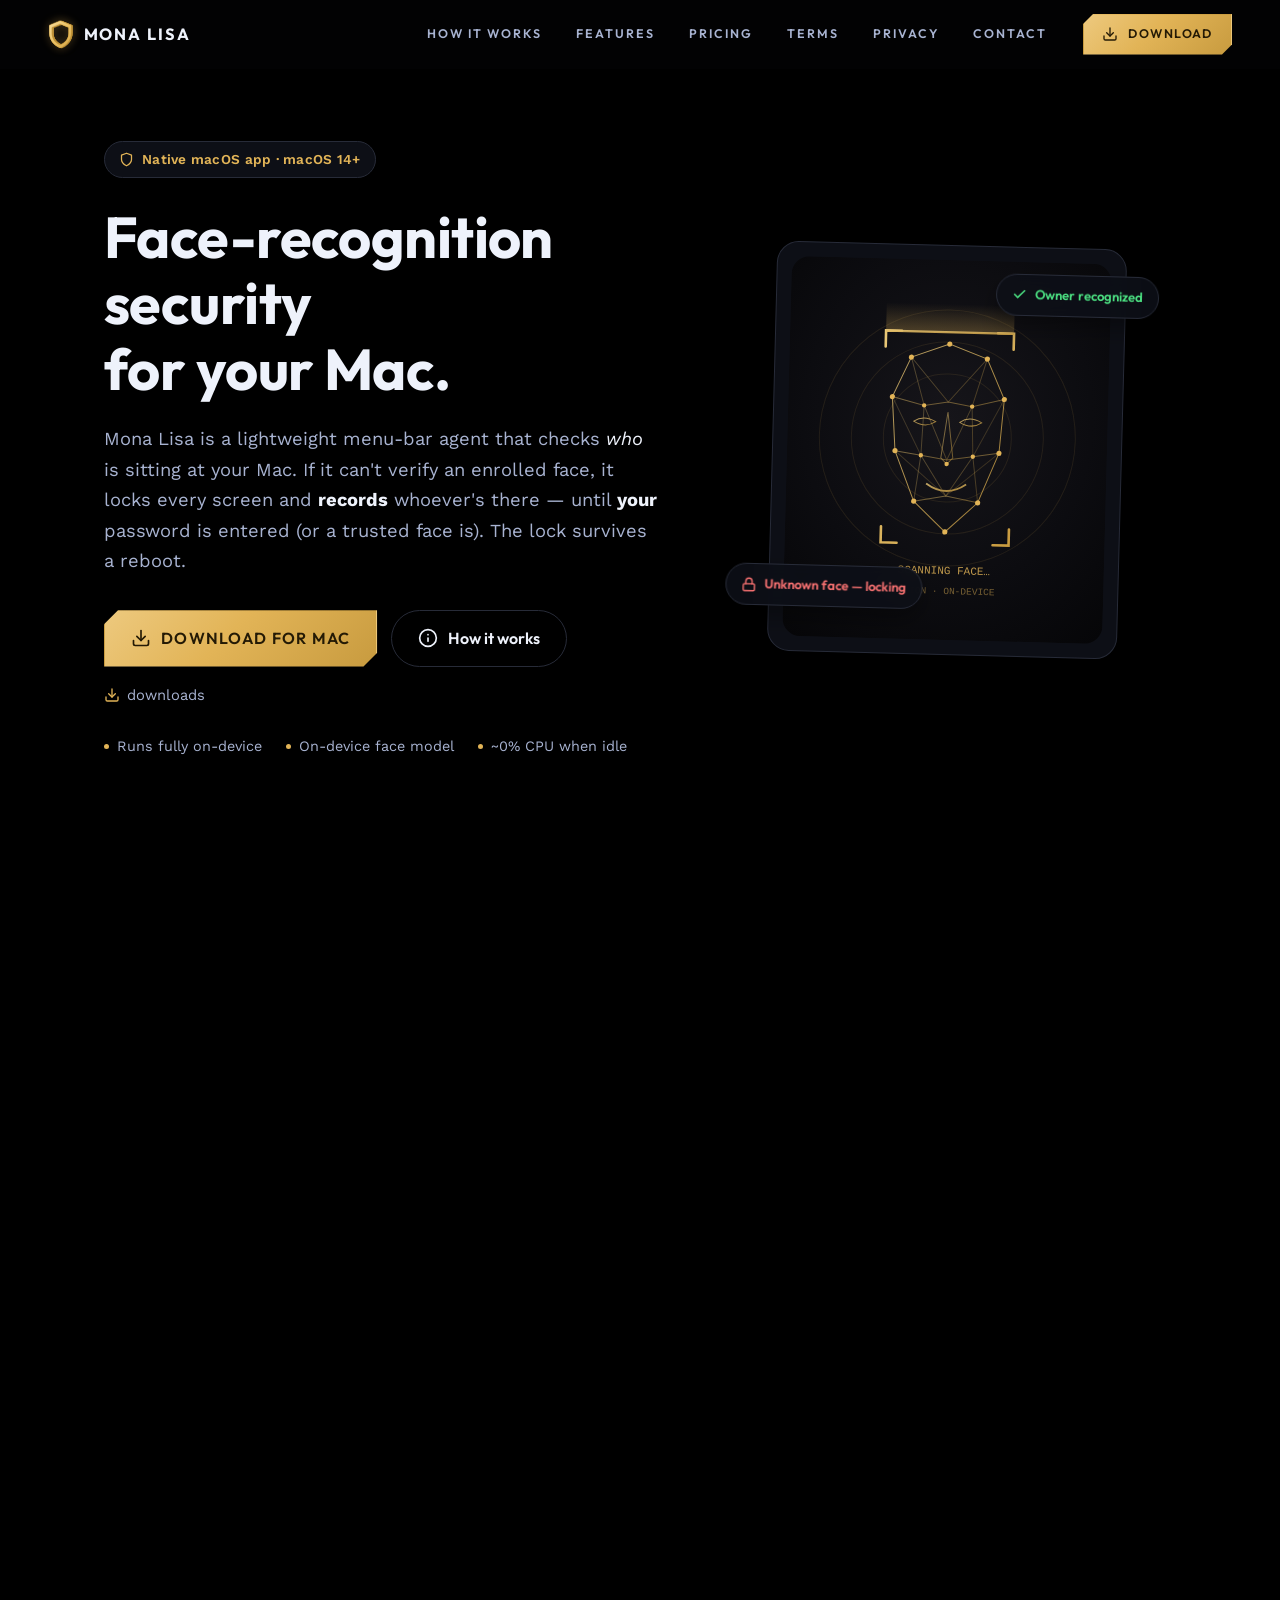
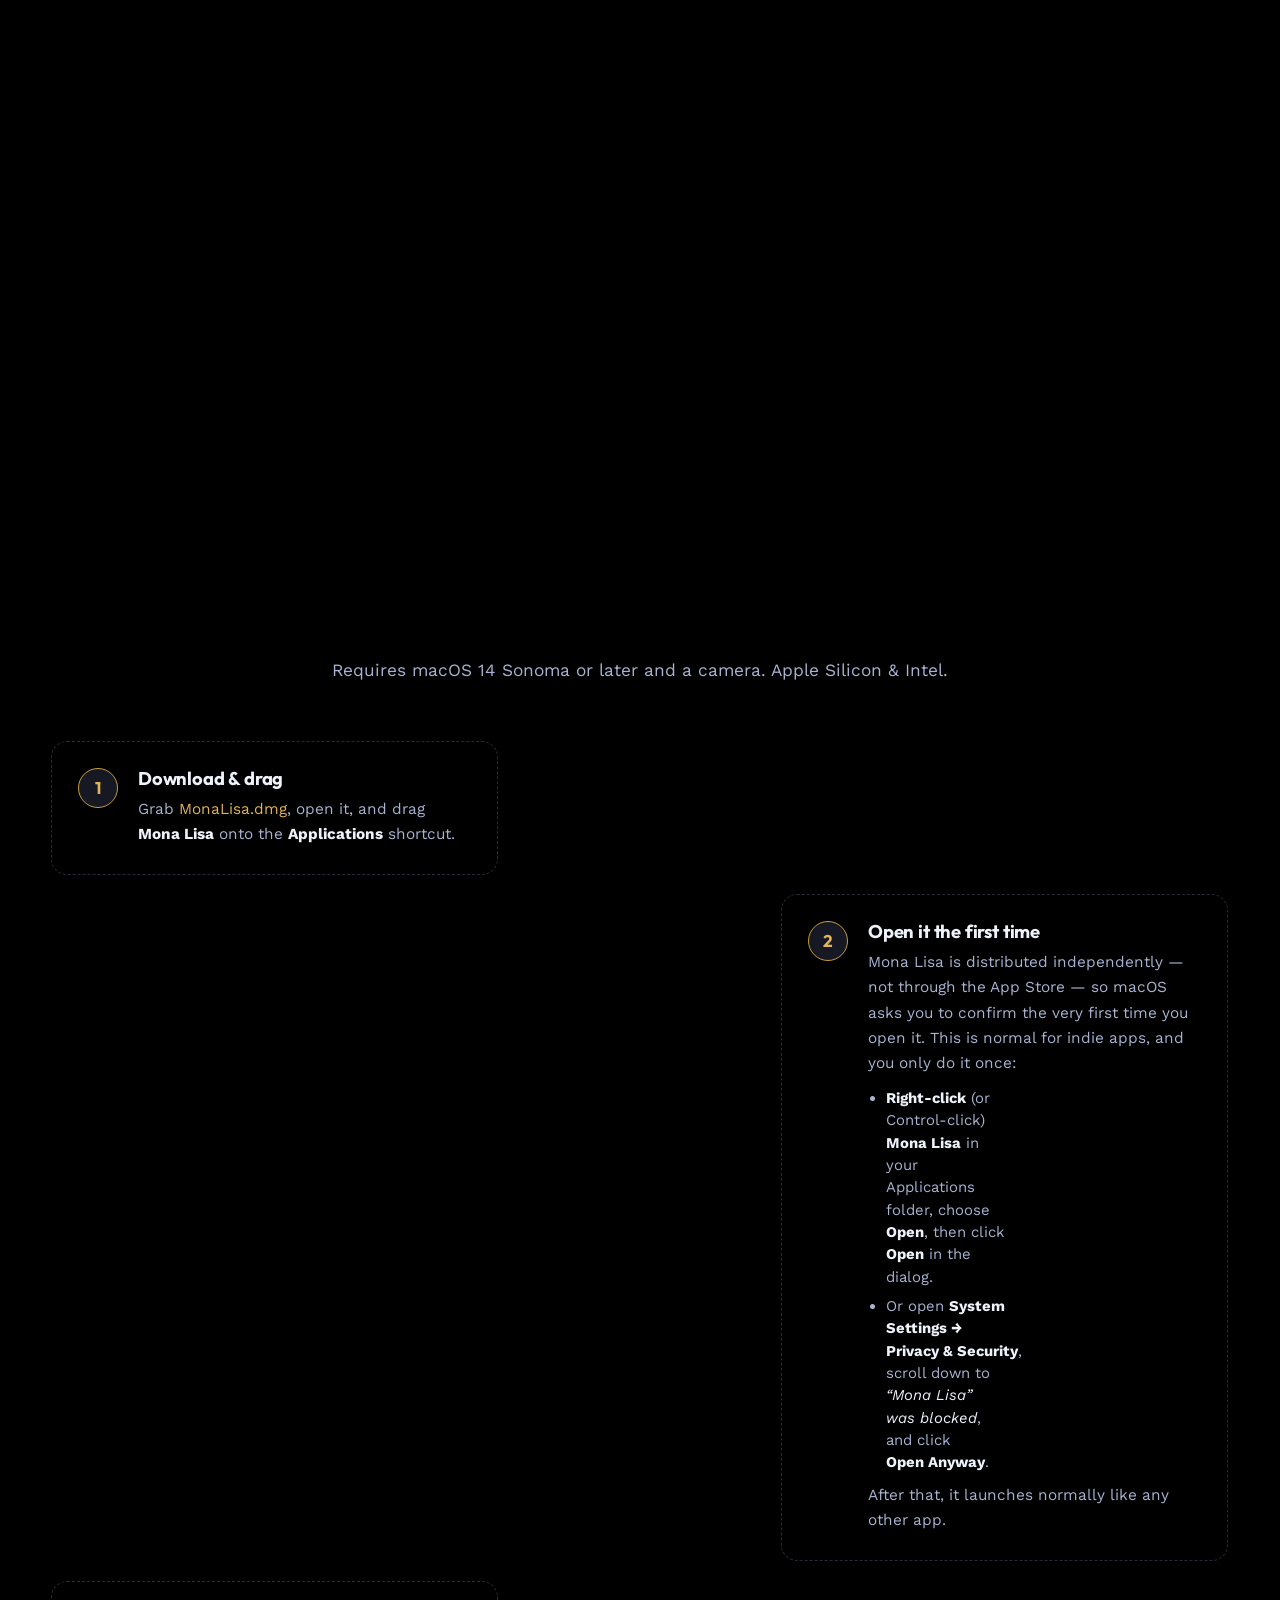
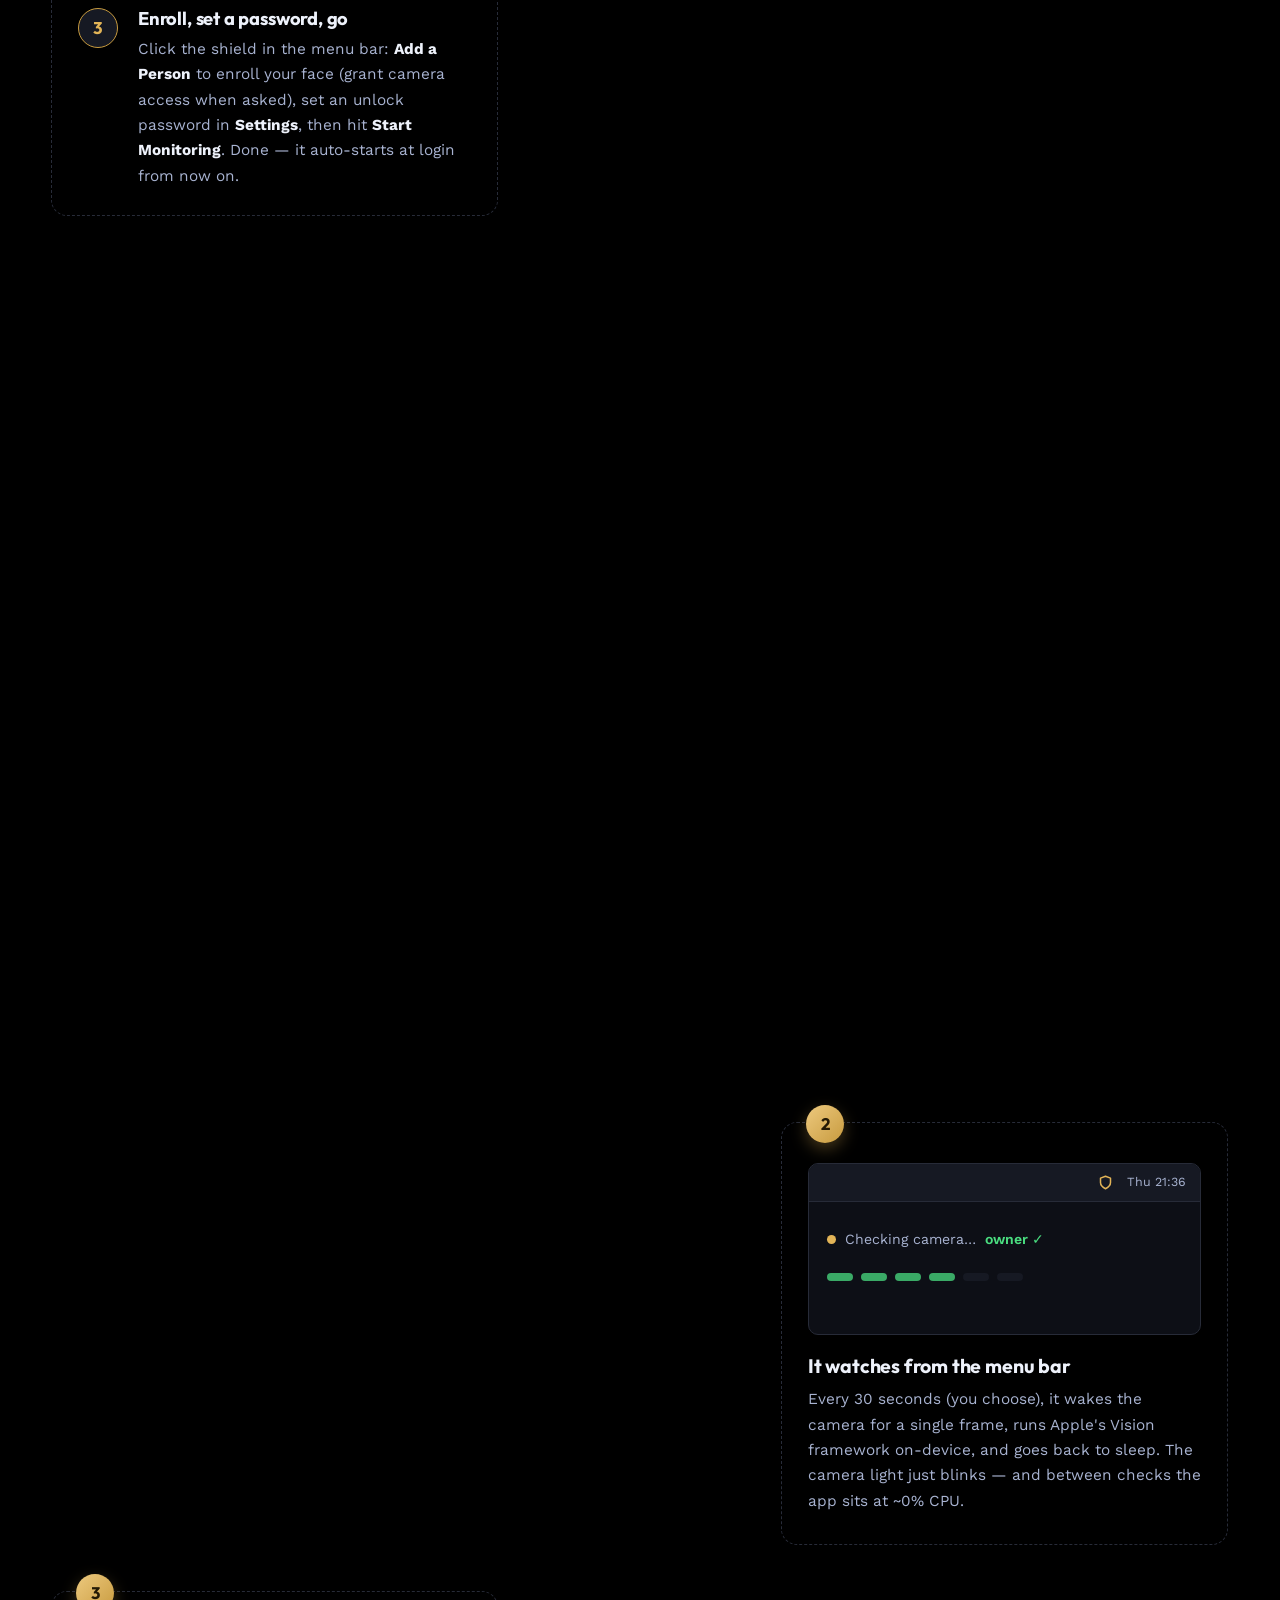
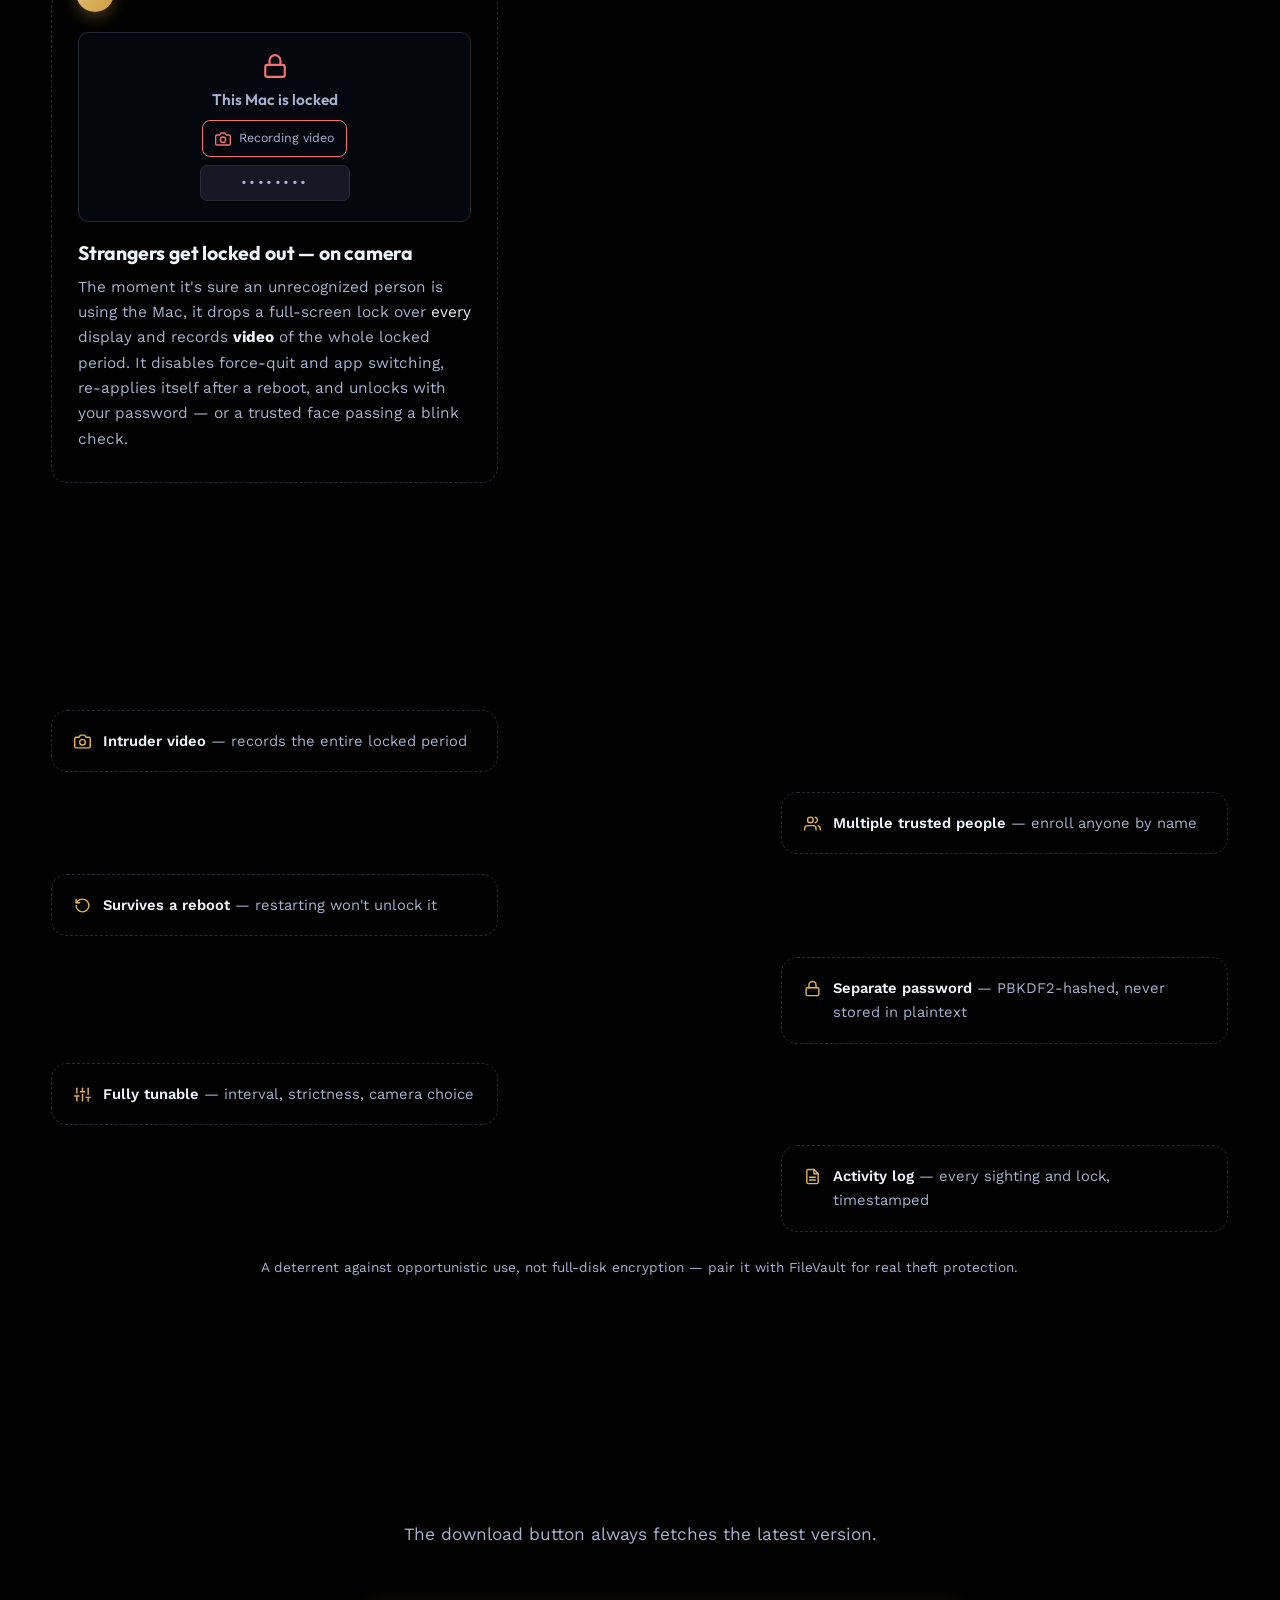
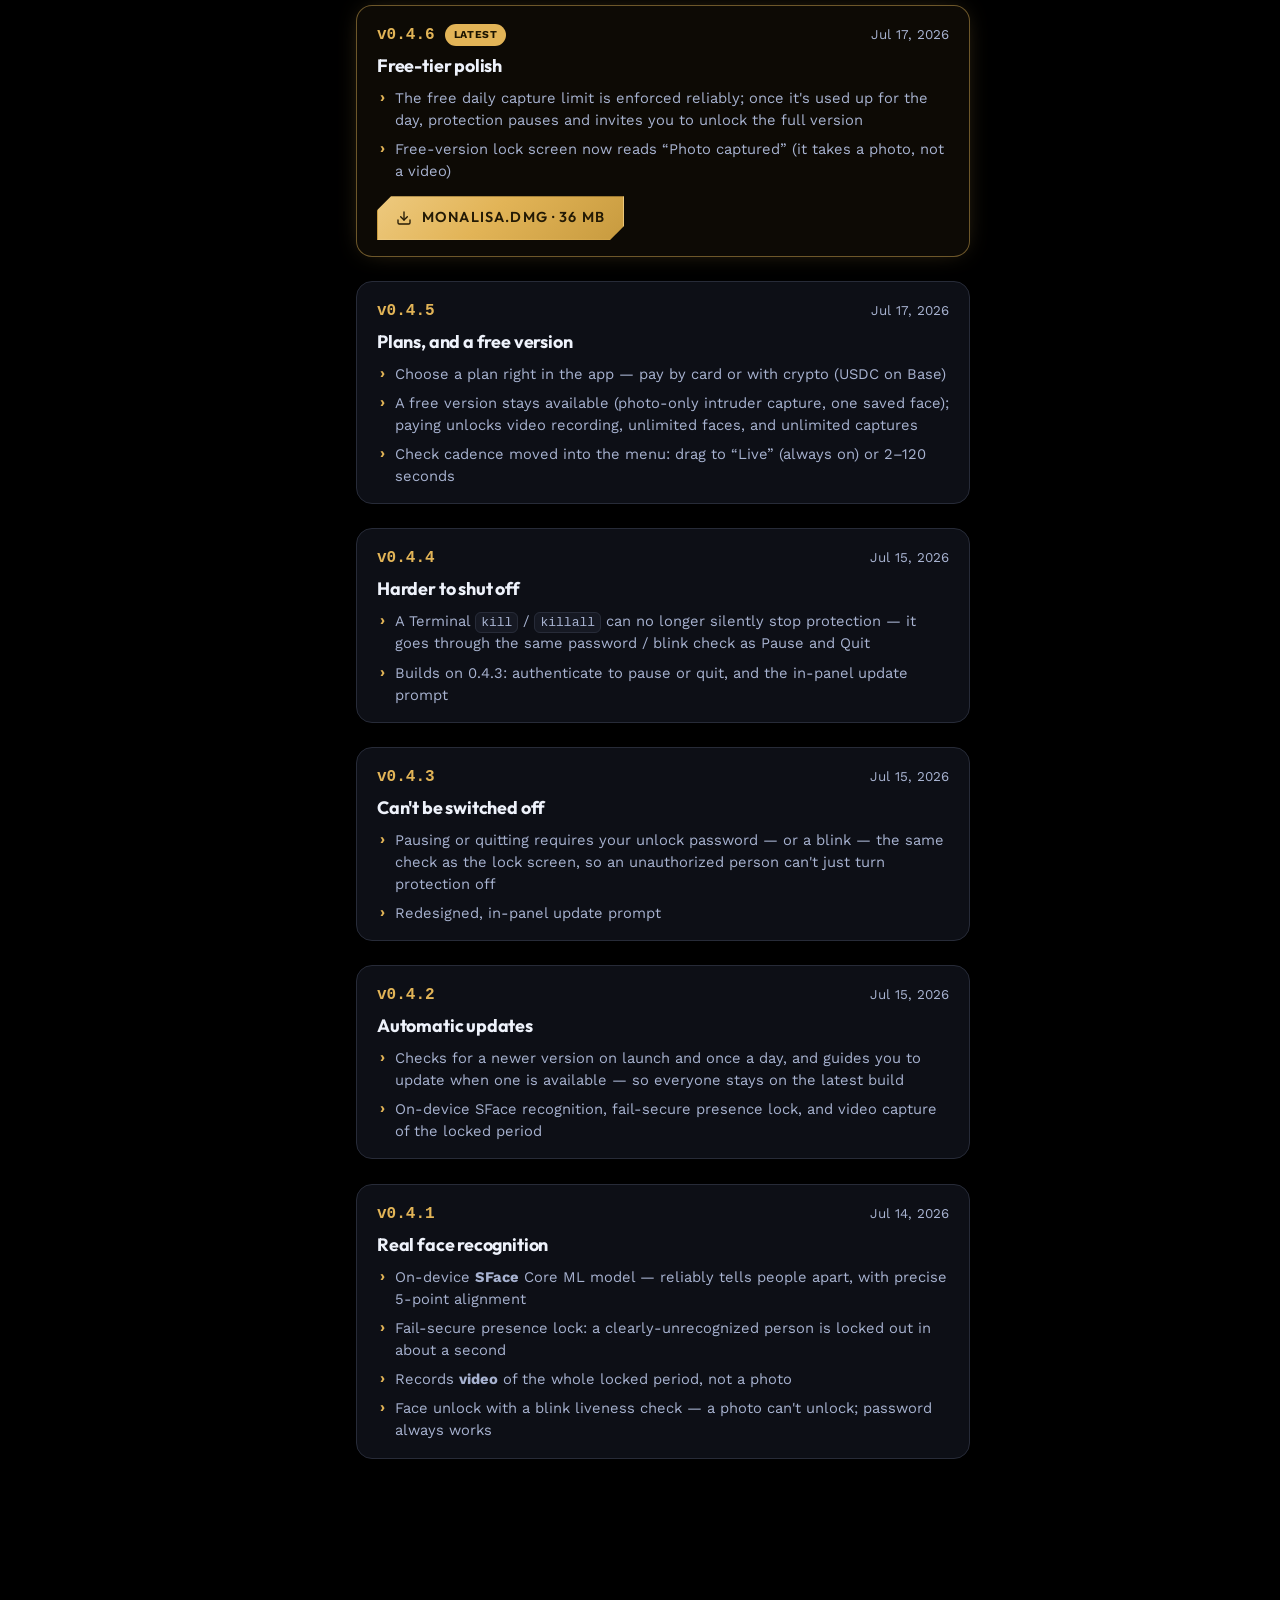
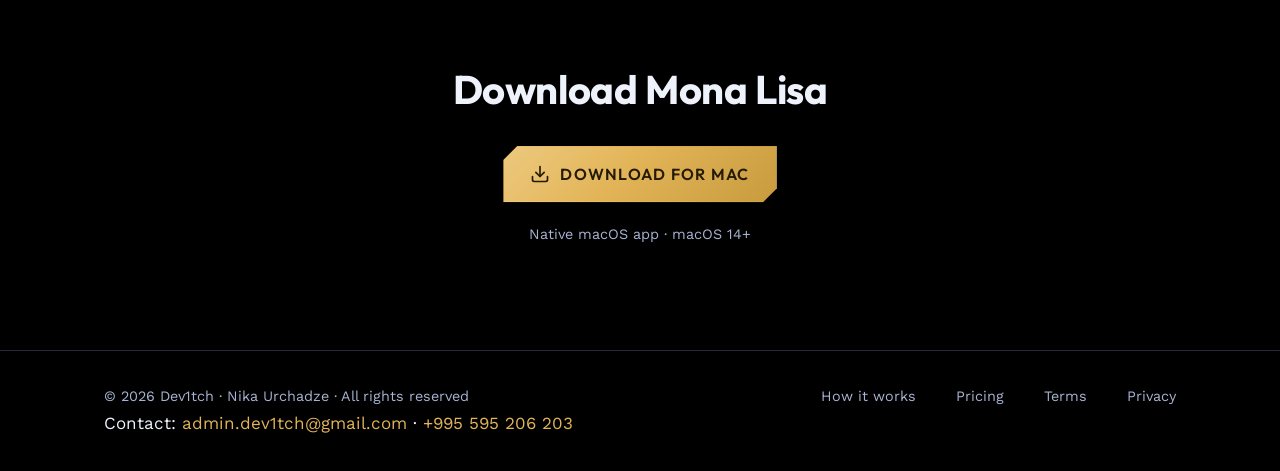
==== commit 0e006695: "Versions: replace the fixed 5-node SVG git-tree with a scalable animated timeline One <li class='tl-" ====
--- a/index.html
+++ b/index.html
@@ -361,123 +361,105 @@
     <h2>Versions</h2>
     <p class="section-lede">The download button always fetches the latest version.</p>
 
-    <div class="vtree" aria-label="Version history tree">
-      <svg class="vtree-lines" viewBox="0 0 100 100" preserveAspectRatio="none" aria-hidden="true">
-        <defs>
-          <linearGradient id="vtGold" gradientUnits="userSpaceOnUse" x1="50" y1="100" x2="50" y2="0">
-            <stop offset="0" stop-color="#8A6420"/>
-            <stop offset=".5" stop-color="#E2B457"/>
-            <stop offset="1" stop-color="#F7DE9F"/>
-          </linearGradient>
-        </defs>
-        <path class="vt-path vt-p1" d="M50 95 L50 75" pathLength="1"/>
-        <path class="vt-path vt-p2" d="M50 75 L37 75" pathLength="1"/>
-        <path class="vt-path vt-p3" d="M50 75 L50 55" pathLength="1"/>
-        <path class="vt-path vt-p4" d="M50 55 L63 55" pathLength="1"/>
-        <path class="vt-path vt-p5" d="M50 55 L50 35" pathLength="1"/>
-        <path class="vt-path vt-p6" d="M50 35 L37 35" pathLength="1"/>
-        <path class="vt-path vt-p7" d="M50 35 L50 14" pathLength="1"/>
-        <path class="vt-path vt-p8" d="M50 14 L63 14" pathLength="1"/>
-        <!-- flowing light pulses, revealed once the tree is drawn -->
-        <g class="vt-flows">
-          <path class="vt-flow" d="M50 95 L50 75" pathLength="1"/>
-          <path class="vt-flow" d="M50 75 L50 55" pathLength="1" style="animation-delay:.7s"/>
-          <path class="vt-flow" d="M50 55 L50 35" pathLength="1" style="animation-delay:1.4s"/>
-          <path class="vt-flow" d="M50 35 L50 14" pathLength="1" style="animation-delay:2.1s"/>
-        </g>
-      </svg>
-
-      <span class="vtree-node vt-n1" aria-hidden="true"></span>
-      <span class="vtree-node vt-n2" aria-hidden="true"></span>
-      <span class="vtree-node vt-n3" aria-hidden="true"></span>
-      <span class="vtree-node vt-n4" aria-hidden="true"></span>
-      <span class="vtree-node vt-n5 vt-glow" aria-hidden="true"></span>
-
-      <span class="vtree-tag" aria-hidden="true">git init · main</span>
-
-      <article class="release vtree-main">
-        <header class="release-head">
-          <span class="release-tag">v0.4.1</span>
-          <time datetime="2026-07-14">July 14, 2026</time>
-        </header>
-        <h3>Real face recognition</h3>
-        <ul>
-          <li>On-device <strong>SFace</strong> Core ML model — reliably tells people apart, with precise 5-point alignment</li>
-          <li>Fail-secure presence lock: a clearly-unrecognized person is locked out in about a second</li>
-          <li>Records <strong>video</strong> of the whole locked period, not a photo</li>
-          <li>Face unlock with a blink liveness check — a photo can't unlock; password always works</li>
-        </ul>
-        <span class="past-release">Past release</span>
-      </article>
-
-      <article class="release vtree-main2">
-        <header class="release-head">
-          <span class="release-tag">v0.4.2</span>
-          <time datetime="2026-07-15">July 15, 2026</time>
-        </header>
-        <h3>Automatic updates</h3>
-        <ul>
-          <li>Checks for a newer version on launch and once a day, and guides you to update when one is available — so everyone stays on the latest build</li>
-          <li>On-device SFace recognition, fail-secure presence lock, and video capture of the locked period</li>
-        </ul>
-        <span class="past-release">Past release</span>
-      </article>
-
-      <article class="release vtree-main3">
-        <header class="release-head">
-          <span class="release-tag">v0.4.3</span>
-          <time datetime="2026-07-15">July 15, 2026</time>
-        </header>
-        <h3>Can't be switched off</h3>
-        <ul>
-          <li>Pausing or quitting requires your unlock password — or a blink — the same check as the lock screen, so an unauthorized person can't just turn protection off</li>
-          <li>Redesigned, in-panel update prompt</li>
-        </ul>
-        <span class="past-release">Past release</span>
-      </article>
-
-      <article class="release vtree-main4">
-        <header class="release-head">
-          <span class="release-tag">v0.4.4</span>
-          <time datetime="2026-07-15">July 15, 2026</time>
-        </header>
-        <h3>Harder to shut off</h3>
-        <ul>
-          <li>A Terminal <code>kill</code> / <code>killall</code> can no longer silently stop protection — it goes through the same password / blink check as Pause and Quit</li>
-          <li>Builds on 0.4.3: authenticate to pause or quit, and the in-panel update prompt</li>
-        </ul>
-      </article>
-
-      <article class="release vtree-main5">
-        <header class="release-head">
-          <span class="release-tag">v0.4.5</span>
-          <time datetime="2026-07-17">July 17, 2026</time>
-        </header>
-        <h3>Plans, and a free version</h3>
-        <ul>
-          <li>Choose a plan right in the app — pay by card or with crypto (USDC on Base)</li>
-          <li>A free version stays available (photo-only intruder capture, one saved face); paying unlocks video recording, unlimited faces, and unlimited captures</li>
-          <li>Check cadence moved into the menu: drag to “Live” (always on) or 2–120 seconds</li>
-        </ul>
-      </article>
-
-      <article class="release release-current vtree-main6">
-        <header class="release-head">
-          <span class="release-tag">v0.4.6</span>
-          <span class="release-badge">Latest</span>
-          <time datetime="2026-07-17">July 17, 2026</time>
-        </header>
-        <h3>Free-tier polish</h3>
-        <ul>
-          <li>The free daily capture limit is enforced reliably; once it's used up for the day, protection pauses and invites you to unlock the full version</li>
-          <li>Free-version lock screen now reads “Photo captured” (it takes a photo, not a video)</li>
-        </ul>
-        <a class="btn btn-gold btn-sm" href="https://github.com/5w7Tch/5w7tch.github.io/releases/latest/download/MonaLisa.dmg">
-          <svg viewBox="0 0 24 24" fill="none" stroke="currentColor" stroke-width="2" stroke-linecap="round" stroke-linejoin="round" aria-hidden="true"><path d="M21 15v4a2 2 0 0 1-2 2H5a2 2 0 0 1-2-2v-4"/><polyline points="7 10 12 15 17 10"/><line x1="12" y1="15" x2="12" y2="3"/></svg>
-          MonaLisa.dmg · 36&nbsp;MB
-        </a>
-      </article>
-    </div>
+    <ol class="timeline" aria-label="Version history">
+      <li class="tl-item tl-latest">
+        <span class="tl-dot" aria-hidden="true"></span>
+        <div class="tl-card">
+          <div class="tl-head">
+            <span class="tl-tag">v0.4.6</span>
+            <span class="tl-badge">Latest</span>
+            <time datetime="2026-07-17">Jul 17, 2026</time>
+          </div>
+          <h3>Free-tier polish</h3>
+          <ul>
+            <li>The free daily capture limit is enforced reliably; once it's used up for the day, protection pauses and invites you to unlock the full version</li>
+            <li>Free-version lock screen now reads “Photo captured” (it takes a photo, not a video)</li>
+          </ul>
+          <a class="btn btn-gold btn-sm" href="https://github.com/5w7Tch/5w7tch.github.io/releases/latest/download/MonaLisa.dmg">
+            <svg viewBox="0 0 24 24" fill="none" stroke="currentColor" stroke-width="2" stroke-linecap="round" stroke-linejoin="round" aria-hidden="true"><path d="M21 15v4a2 2 0 0 1-2 2H5a2 2 0 0 1-2-2v-4"/><polyline points="7 10 12 15 17 10"/><line x1="12" y1="15" x2="12" y2="3"/></svg>
+            MonaLisa.dmg · 36&nbsp;MB
+          </a>
+        </div>
+      </li>
+
+      <li class="tl-item">
+        <span class="tl-dot" aria-hidden="true"></span>
+        <div class="tl-card">
+          <div class="tl-head">
+            <span class="tl-tag">v0.4.5</span>
+            <time datetime="2026-07-17">Jul 17, 2026</time>
+          </div>
+          <h3>Plans, and a free version</h3>
+          <ul>
+            <li>Choose a plan right in the app — pay by card or with crypto (USDC on Base)</li>
+            <li>A free version stays available (photo-only intruder capture, one saved face); paying unlocks video recording, unlimited faces, and unlimited captures</li>
+            <li>Check cadence moved into the menu: drag to “Live” (always on) or 2–120 seconds</li>
+          </ul>
+        </div>
+      </li>
+
+      <li class="tl-item">
+        <span class="tl-dot" aria-hidden="true"></span>
+        <div class="tl-card">
+          <div class="tl-head">
+            <span class="tl-tag">v0.4.4</span>
+            <time datetime="2026-07-15">Jul 15, 2026</time>
+          </div>
+          <h3>Harder to shut off</h3>
+          <ul>
+            <li>A Terminal <code>kill</code> / <code>killall</code> can no longer silently stop protection — it goes through the same password / blink check as Pause and Quit</li>
+            <li>Builds on 0.4.3: authenticate to pause or quit, and the in-panel update prompt</li>
+          </ul>
+        </div>
+      </li>
+
+      <li class="tl-item">
+        <span class="tl-dot" aria-hidden="true"></span>
+        <div class="tl-card">
+          <div class="tl-head">
+            <span class="tl-tag">v0.4.3</span>
+            <time datetime="2026-07-15">Jul 15, 2026</time>
+          </div>
+          <h3>Can't be switched off</h3>
+          <ul>
+            <li>Pausing or quitting requires your unlock password — or a blink — the same check as the lock screen, so an unauthorized person can't just turn protection off</li>
+            <li>Redesigned, in-panel update prompt</li>
+          </ul>
+        </div>
+      </li>
+
+      <li class="tl-item">
+        <span class="tl-dot" aria-hidden="true"></span>
+        <div class="tl-card">
+          <div class="tl-head">
+            <span class="tl-tag">v0.4.2</span>
+            <time datetime="2026-07-15">Jul 15, 2026</time>
+          </div>
+          <h3>Automatic updates</h3>
+          <ul>
+            <li>Checks for a newer version on launch and once a day, and guides you to update when one is available — so everyone stays on the latest build</li>
+            <li>On-device SFace recognition, fail-secure presence lock, and video capture of the locked period</li>
+          </ul>
+        </div>
+      </li>
+
+      <li class="tl-item">
+        <span class="tl-dot" aria-hidden="true"></span>
+        <div class="tl-card">
+          <div class="tl-head">
+            <span class="tl-tag">v0.4.1</span>
+            <time datetime="2026-07-14">Jul 14, 2026</time>
+          </div>
+          <h3>Real face recognition</h3>
+          <ul>
+            <li>On-device <strong>SFace</strong> Core ML model — reliably tells people apart, with precise 5-point alignment</li>
+            <li>Fail-secure presence lock: a clearly-unrecognized person is locked out in about a second</li>
+            <li>Records <strong>video</strong> of the whole locked period, not a photo</li>
+            <li>Face unlock with a blink liveness check — a photo can't unlock; password always works</li>
+          </ul>
+        </div>
+      </li>
+    </ol>
   </div>
 </section>
 
--- a/styles.css
+++ b/styles.css
@@ -648,218 +648,70 @@
    Paths self-draw and nodes/cards pop in when .drawn is toggled by script.js. */
 #versions .container { perspective: 1500px; }
 
-.vtree {
-  position: relative;
-  height: 1180px;
-  transform-style: preserve-3d;
-  /* script.js eases the tilt with scroll for a parallax hologram feel */
-  transform: rotateX(10deg);
-}
-.vtree::before {
-  content: "";
-  position: absolute;
-  inset: -6%;
-  background: radial-gradient(ellipse at 50% 55%, rgba(226, 180, 87, .08), transparent 62%);
-  pointer-events: none;
-}
-
-.vtree-lines {
-  position: absolute;
-  inset: 0;
-  width: 100%;
-  height: 100%;
-  overflow: visible;
-  filter: drop-shadow(0 0 7px rgba(226, 180, 87, .38));
-}
-.vt-path {
-  fill: none;
-  stroke: url(#vtGold);
-  stroke-width: 2.4;
-  vector-effect: non-scaling-stroke;
-  opacity: .9;
-  stroke-dasharray: 1;
-  stroke-dashoffset: 1;
-  transition: stroke-dashoffset .8s ease;
-}
-
-/* light pulses travelling up the branches once drawn */
-.vt-flow {
-  fill: none;
-  stroke: #FFEFC4;
-  stroke-width: 2.6;
-  stroke-linecap: round;
-  vector-effect: non-scaling-stroke;
-  stroke-dasharray: .08 .92;
-  opacity: 0;
-}
-.vtree.drawn .vt-flow {
-  opacity: .85;
-  animation: vt-flow 2.8s linear 3s infinite;
-}
-@keyframes vt-flow {
-  from { stroke-dashoffset: 1.08; }
-  to   { stroke-dashoffset: .08; }
-}
-.vtree.drawn .vt-path { stroke-dashoffset: 0; }
-.vt-p2 { transition-delay: .7s; }
-.vt-p3 { transition-delay: .9s; }
-.vt-p4 { transition-delay: 1.5s; }
-.vt-p5 { transition-delay: 1.7s; }
-.vt-p6 { transition-delay: 2.3s; }
-.vt-p7 { transition-delay: 2.5s; }
-.vt-p8 { transition-delay: 3.1s; }
-
-.vtree-node {
-  position: absolute;
-  width: 15px; height: 15px;
-  border-radius: 50%;
-  background: radial-gradient(circle at 32% 28%, #FFF2CC, #E9C05F 45%, #7E5E20 95%);
-  box-shadow: 0 0 14px rgba(226, 180, 87, .55), 0 2px 6px rgba(0, 0, 0, .6);
-  transform: translate(-50%, -50%) scale(.3);
-  opacity: 0;
-  transition: opacity .35s ease, transform .35s ease;
-}
-.vtree.drawn .vtree-node { opacity: 1; transform: translate(-50%, -50%) scale(1); }
-.vt-n1 { left: 50%; top: 95%; }
-.vt-n2 { left: 50%; top: 75%; transition-delay: .7s; }
-.vt-n3 { left: 50%; top: 55%; transition-delay: 1.5s; }
-.vt-n4 { left: 50%; top: 35%; transition-delay: 2.3s; }
-.vt-n5 { left: 50%; top: 14%; transition-delay: 3.1s; }
-
-.vt-glow { animation: vt-pulse 2.4s ease-out infinite; }
-@keyframes vt-pulse {
-  0%   { box-shadow: 0 0 0 0 rgba(226, 180, 87, .55); }
-  70%  { box-shadow: 0 0 0 16px rgba(226, 180, 87, 0); }
-  100% { box-shadow: 0 0 0 0 rgba(226, 180, 87, 0); }
-}
-
-.vtree-tag {
-  position: absolute;
-  left: 50%; top: 95%;
-  transform: translate(18px, -50%);
-  font-family: ui-monospace, "SF Mono", Menlo, monospace;
-  font-size: .8rem;
-  color: var(--text-muted);
-  opacity: 0;
-  transition: opacity .5s ease .3s;
-  white-space: nowrap;
-}
-.vtree.drawn .vtree-tag { opacity: 1; }
-
-/* the released version — hangs off the trunk to the left, floating above the plane */
-.vtree-main {
-  position: absolute !important;
-  right: 64%;
-  top: 75%;
-  width: min(34%, 540px);
-  border-color: rgba(226, 180, 87, .35);
-  box-shadow: 0 26px 60px rgba(0, 0, 0, .6);
-  transform: translate(-24px, -50%) translateZ(42px);
-  opacity: 0;
-  transition: opacity .6s ease .9s, transform .6s ease .9s;
-}
-.vtree.drawn .vtree-main { opacity: 1; transform: translate(0, -50%) translateZ(42px); }
-
-/* the latest version — hangs off the trunk to the right, higher up */
-.vtree-main2 {
-  position: absolute !important;
-  left: 64%;
-  top: 55%;
-  width: min(34%, 540px);
-  border-color: rgba(226, 180, 87, .35);
-  box-shadow: 0 26px 60px rgba(0, 0, 0, .6);
-  transform: translate(24px, -50%) translateZ(42px);
-  opacity: 0;
-  transition: opacity .6s ease 1.8s, transform .6s ease 1.8s;
-}
-.vtree.drawn .vtree-main2 { opacity: 1; transform: translate(0, -50%) translateZ(42px); }
-
-/* the latest version — hangs off the trunk to the left, at the top */
-.vtree-main3 {
-  position: absolute !important;
-  right: 64%;
-  top: 35%;
-  width: min(34%, 540px);
-  border-color: rgba(226, 180, 87, .35);
-  box-shadow: 0 26px 60px rgba(0, 0, 0, .6);
-  transform: translate(-24px, -50%) translateZ(42px);
-  opacity: 0;
-  transition: opacity .6s ease 2.5s, transform .6s ease 2.5s;
-}
-.vtree.drawn .vtree-main3 { opacity: 1; transform: translate(0, -50%) translateZ(42px); }
-
-/* v0.4.0 — right side, top */
-.vtree-main4 {
-  position: absolute !important;
-  left: 64%;
-  top: 14%;
-  width: min(34%, 540px);
-  border-color: rgba(226, 180, 87, .35);
-  box-shadow: 0 26px 60px rgba(0, 0, 0, .6);
-  transform: translate(24px, -50%) translateZ(42px);
-  opacity: 0;
-  transition: opacity .6s ease 3.3s, transform .6s ease 3.3s;
-}
-.vtree.drawn .vtree-main4 { opacity: 1; transform: translate(0, -50%) translateZ(42px); }
-
-.vt-l1 { left: calc(73% + 18px);  top: 29%; transition-delay: 2.3s; }
-.vt-l2 { right: calc(73% + 18px); top: 21%; transition-delay: 2.5s; }
-.vt-l3 { left: calc(73% + 18px);  top: 12%; transition-delay: 2.7s; }
-.vt-l4 { right: calc(73% + 18px); top: 5%;  transition-delay: 2.9s; }
-
-.release {
-  position: relative;
-  background: var(--bg);
-  border: 1px dashed var(--border);
-  border-radius: var(--radius);
-  padding: 28px 30px;
-}
-
-.release-head {
-  display: flex;
-  align-items: center;
-  flex-wrap: wrap;
-  gap: 12px;
-  margin-bottom: 12px;
-}
-
-.release-tag {
-  font-family: ui-monospace, "SF Mono", Menlo, monospace;
-  font-weight: 600;
-  font-size: .95rem;
-  color: var(--gold);
-}
-
-.release-badge {
-  padding: 3px 11px;
-  border-radius: 999px;
-  background: rgba(74, 222, 128, .14);
-  border: 1px solid rgba(74, 222, 128, .4);
-  color: var(--green);
-  font-size: .75rem;
-  font-weight: 600;
-  letter-spacing: .03em;
-}
-
-.release-head time { color: var(--text-muted); font-size: .88rem; margin-left: auto; }
-
-.release h3 { font-size: 1.2rem; margin-bottom: 12px; }
-
-.release ul { list-style: none; display: grid; gap: 8px; margin-bottom: 20px; }
-.release ul li {
-  position: relative;
-  padding-left: 22px;
-  color: var(--text-muted);
-  font-size: .94rem;
-}
-.release ul li::before {
-  content: "";
-  position: absolute;
-  left: 2px; top: .58em;
-  width: 7px; height: 7px;
-  border-radius: 2px;
-  background: var(--gold-strong);
-}
+/* ============================ VERSION TIMELINE ============================ */
+/* Scalable vertical changelog: one <li class="tl-item"> per release. The line
+   draws and dots pop as items scroll in (cards reuse the .reveal system; the
+   line/dot/pulse key off .visible). Add a version = add one <li>. */
+.timeline { list-style: none; max-width: 660px; margin: 8px auto 0; padding: 0 0 0 6px; }
+.tl-item { position: relative; padding: 0 0 24px 40px; }
+.tl-item:last-child { padding-bottom: 0; }
+
+/* connecting line segment, drawn top-down as the item reveals */
+.tl-item::before {
+  content: ""; position: absolute; left: 6px; top: 10px; bottom: -8px; width: 2px;
+  background: linear-gradient(var(--gold-strong), rgba(226,180,87,.3));
+  transform: scaleY(0); transform-origin: top; transition: transform .55s ease .12s;
+}
+.tl-item:last-child::before { display: none; }
+.tl-item.visible::before { transform: scaleY(1); }
+
+/* node dot */
+.tl-dot {
+  position: absolute; left: 0; top: 6px; width: 15px; height: 15px; border-radius: 50%;
+  background: var(--surface-2, #1a1a1a); border: 2px solid var(--gold-strong);
+  transform: scale(0); transition: transform .45s cubic-bezier(.34,1.56,.64,1) .1s;
+}
+.tl-item.visible .tl-dot { transform: scale(1); }
+.tl-latest .tl-dot {
+  background: var(--gold); border-color: var(--gold);
+  box-shadow: 0 0 0 0 rgba(226,180,87,.55); animation: tl-pulse 2.2s ease-out infinite;
+}
+
+/* card */
+.tl-card {
+  background: var(--surface, #131313); border: 1px solid var(--border);
+  border-radius: var(--radius); padding: 16px 20px;
+  transition: border-color .2s ease, transform .2s ease, box-shadow .2s ease;
+}
+.tl-card:hover { border-color: var(--gold-strong); transform: translateX(3px); }
+.tl-latest .tl-card {
+  border-color: rgba(226,180,87,.45); background: rgba(226,180,87,.055);
+  box-shadow: 0 0 26px -10px rgba(226,180,87,.4);
+}
+.tl-head { display: flex; align-items: center; gap: 10px; flex-wrap: wrap; margin-bottom: 8px; }
+.tl-tag { font-family: var(--font-mono, ui-monospace, monospace); font-weight: 700; color: var(--gold); font-size: 1rem; }
+.tl-badge {
+  font-size: .66rem; font-weight: 700; text-transform: uppercase; letter-spacing: .06em;
+  color: #1a1400; background: var(--gold); padding: 2px 9px; border-radius: 20px;
+}
+.tl-head time { margin-left: auto; color: var(--text-muted); font-size: .84rem; }
+.tl-card h3 { font-size: 1.12rem; margin-bottom: 10px; }
+.tl-card ul { list-style: none; display: grid; gap: 7px; margin: 0; padding: 0; }
+.tl-card ul li { position: relative; padding-left: 18px; color: var(--text-muted); font-size: .92rem; line-height: 1.5; }
+.tl-card ul li::before { content: "\203A"; position: absolute; left: 3px; top: -1px; color: var(--gold); font-weight: 700; }
+.tl-card .btn { margin-top: 14px; }
+
+@keyframes tl-pulse {
+  0%   { box-shadow: 0 0 0 0 rgba(226,180,87,.55); }
+  70%  { box-shadow: 0 0 0 11px rgba(226,180,87,0); }
+  100% { box-shadow: 0 0 0 0 rgba(226,180,87,0); }
+}
+@media (prefers-reduced-motion: reduce) {
+  .tl-item::before { transform: scaleY(1); }
+  .tl-dot { transform: scale(1); }
+  .tl-latest .tl-dot { animation: none; }
+}
+
 
 /* ============================ SCROLL REVEAL ============================ */
 /* Elements get .reveal + a direction class from script.js; .visible is
@@ -967,19 +819,9 @@
   .scrolly .honesty-mini { text-align: center; }
 }
 
-/* Small screens: no center shield, and the tree flattens into stacked cards */
+/* Small screens: no center shield (the timeline is already responsive). */
 @media (max-width: 960px) {
   .shield-stage { display: none; }
-  .vtree { height: auto; transform: none; }
-  .vtree::before { display: none; }
-  .vtree-lines, .vtree-node, .vtree-tag { display: none; }
-  .vtree-main, .vtree-main2, .vtree-main3, .vtree-main4 {
-    position: static !important;
-    width: auto;
-    opacity: 1;
-    transform: none;
-    margin-top: 14px;
-  }
 }
 
 /* ============================ FINAL CTA / FOOTER ============================ */
@@ -1019,19 +861,14 @@
   .section { padding: 72px 0; }
   .features-mini { grid-template-columns: 1fr; }
   .install-steps > li { padding: 24px 22px 24px 22px; }
-  .install-steps li::before { position: static; margin-bottom: 12px; }
-  .release-head time { margin-left: 0; width: 100%; }
+  .install-steps > li::before { position: static; margin-bottom: 12px; }
 }
 
 /* ============================ REDUCED MOTION ============================ */
 @media (prefers-reduced-motion: reduce) {
   html { scroll-behavior: auto; }
-  .scan-beam, .scan-frame, .node, .chip-ok, .chip-alert, .pulse-dot, .vt-glow, .vt-flow, .brand-shield { animation: none; }
+  .scan-beam, .scan-frame, .node, .chip-ok, .chip-alert, .pulse-dot, .brand-shield { animation: none; }
   .reveal { opacity: 1; transform: none; }
-  .vt-path { stroke-dashoffset: 0; transition: none; }
-  .vtree-node, .vtree-tag, .vtree-main, .vtree-main2, .vtree-main3, .vtree-main4 { opacity: 1; transition: none; }
-  .vtree-node { transform: translate(-50%, -50%); }
-  .vtree-main, .vtree-main2, .vtree-main3, .vtree-main4 { transform: translate(0, -50%) translateZ(42px); }
   * { transition-duration: .01ms !important; }
 }
 
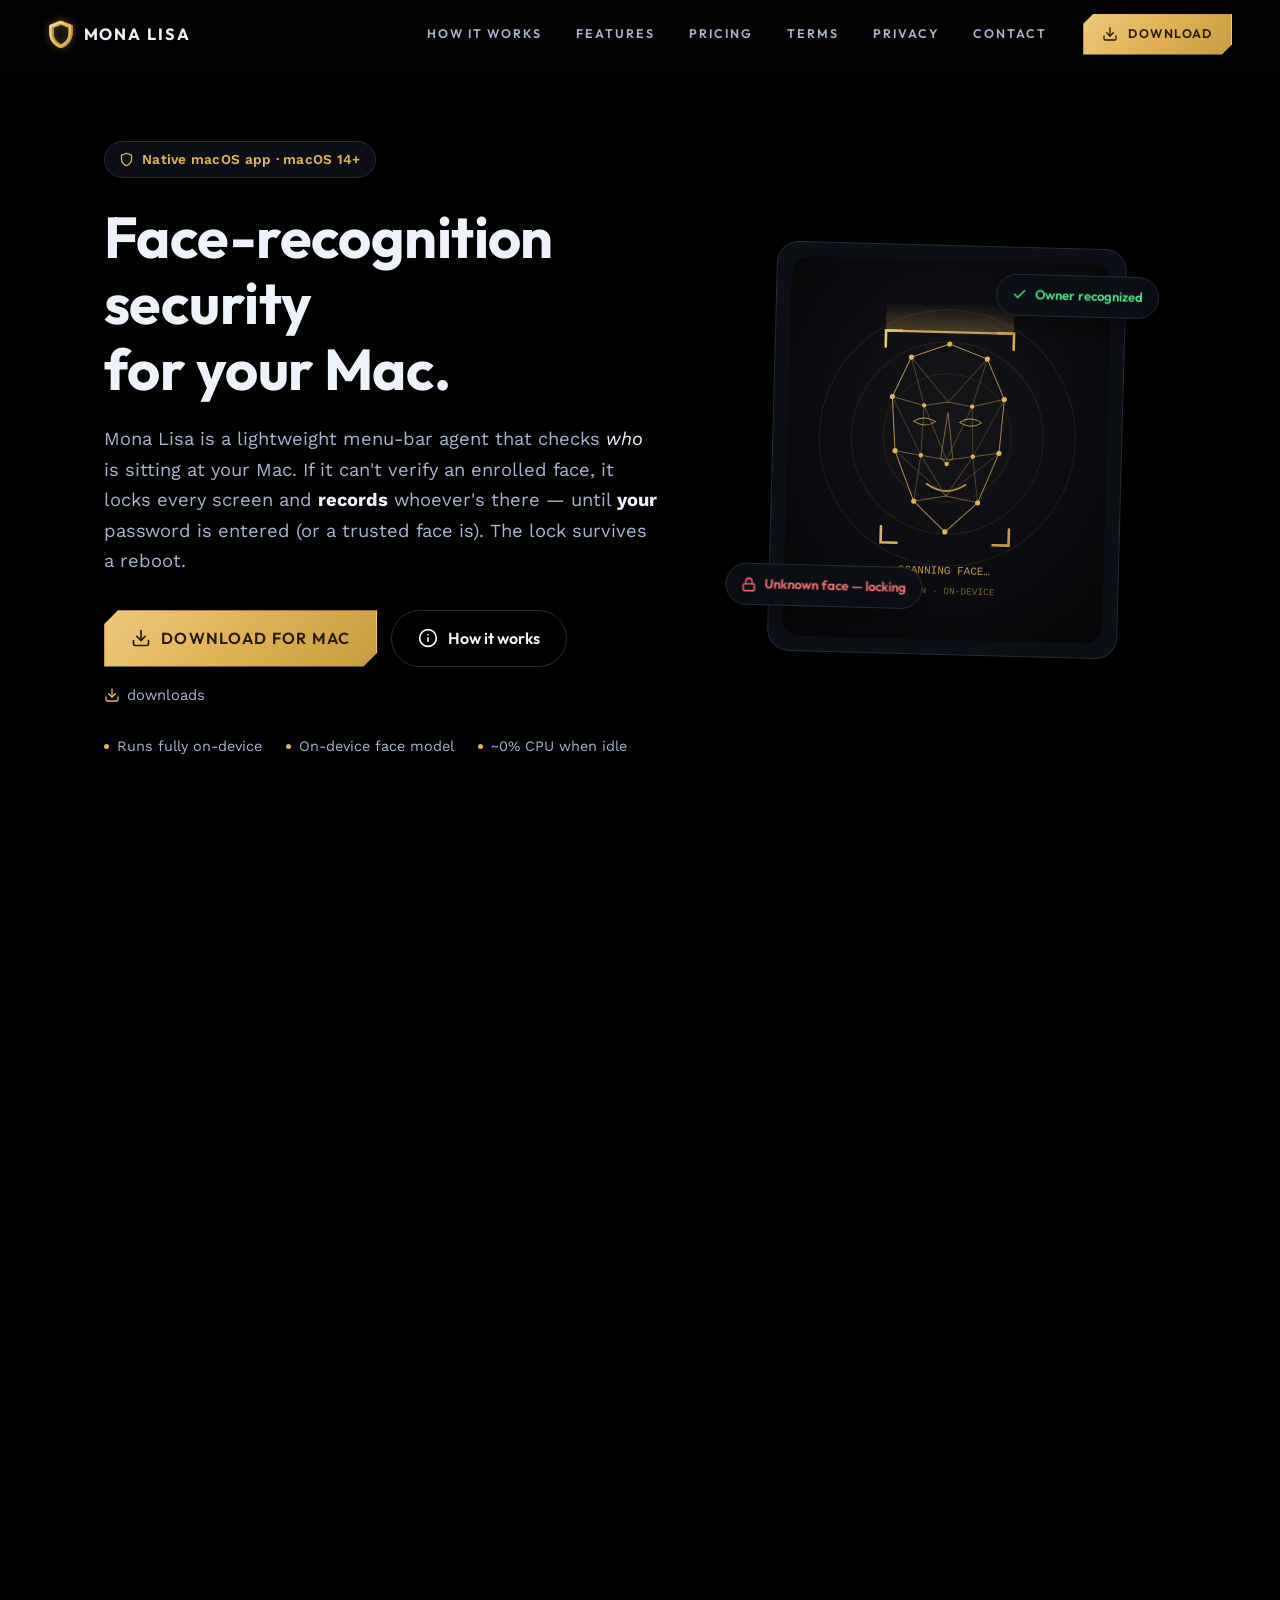
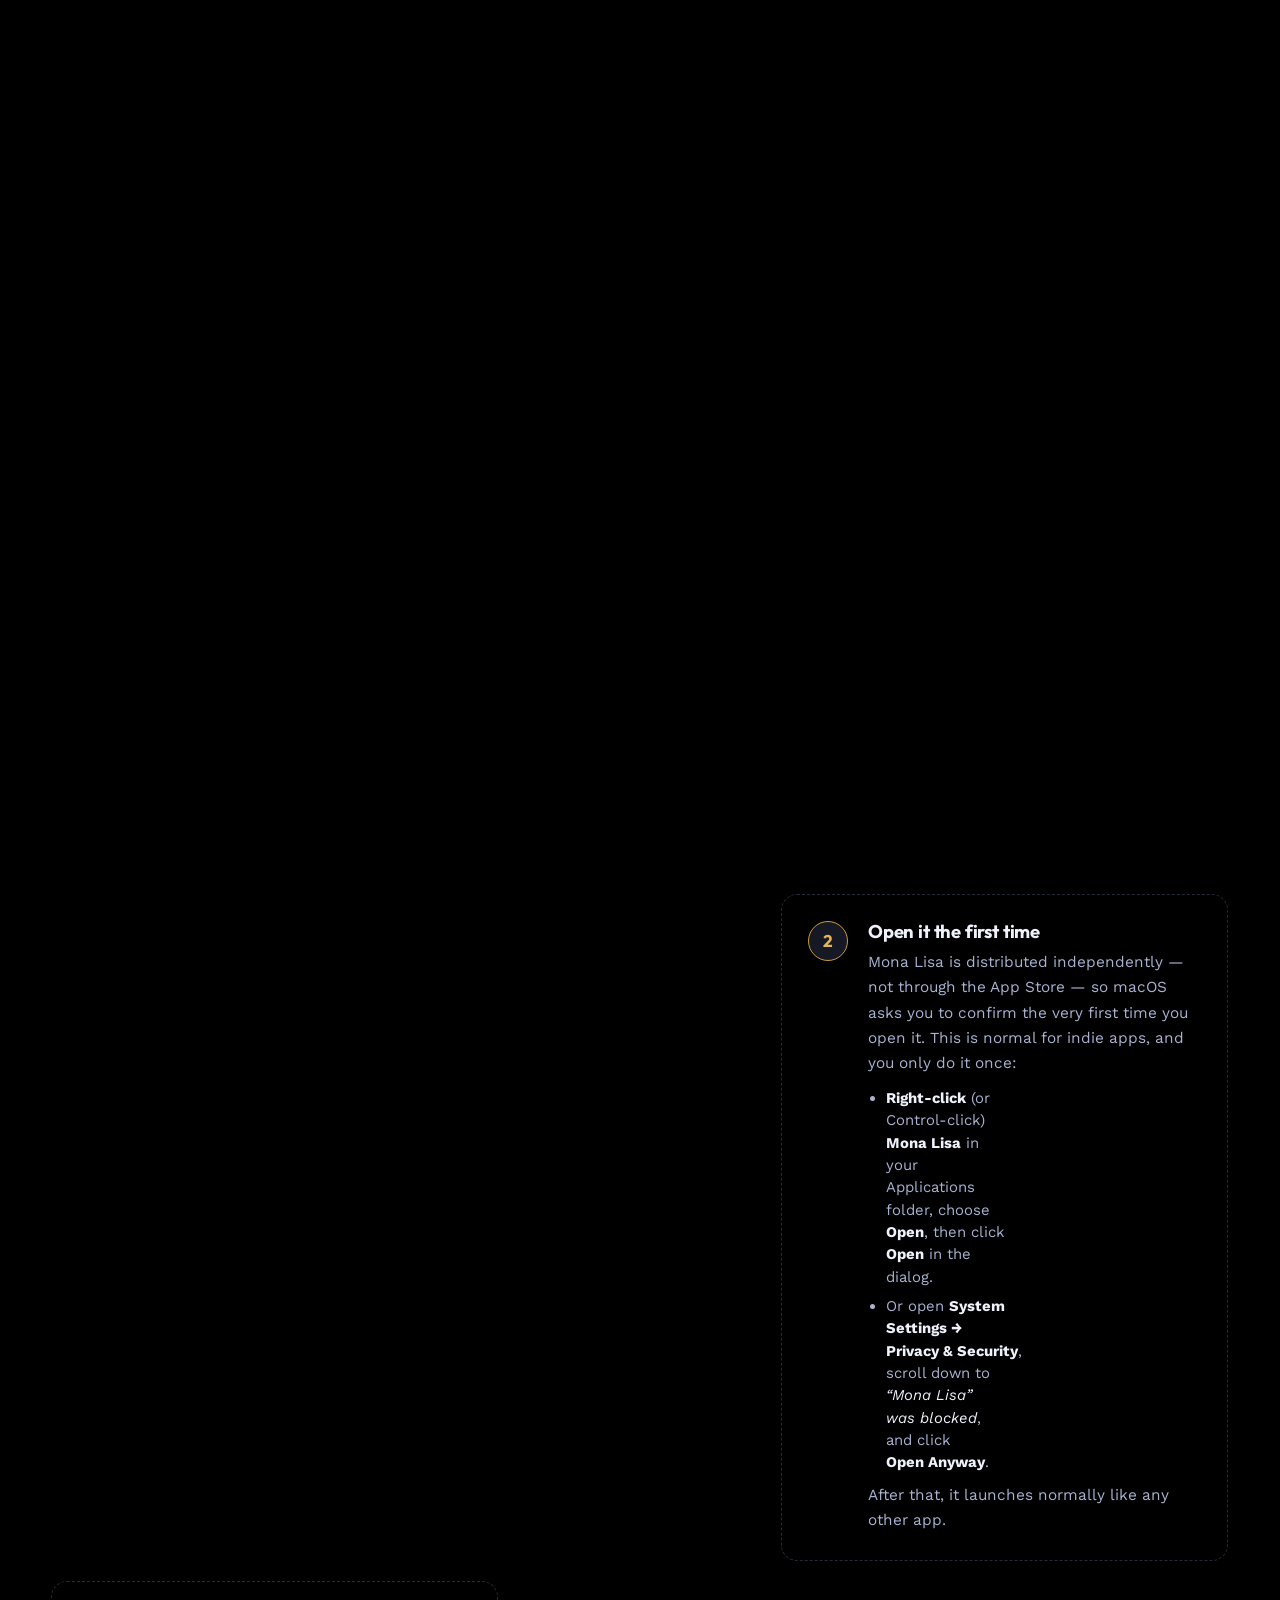
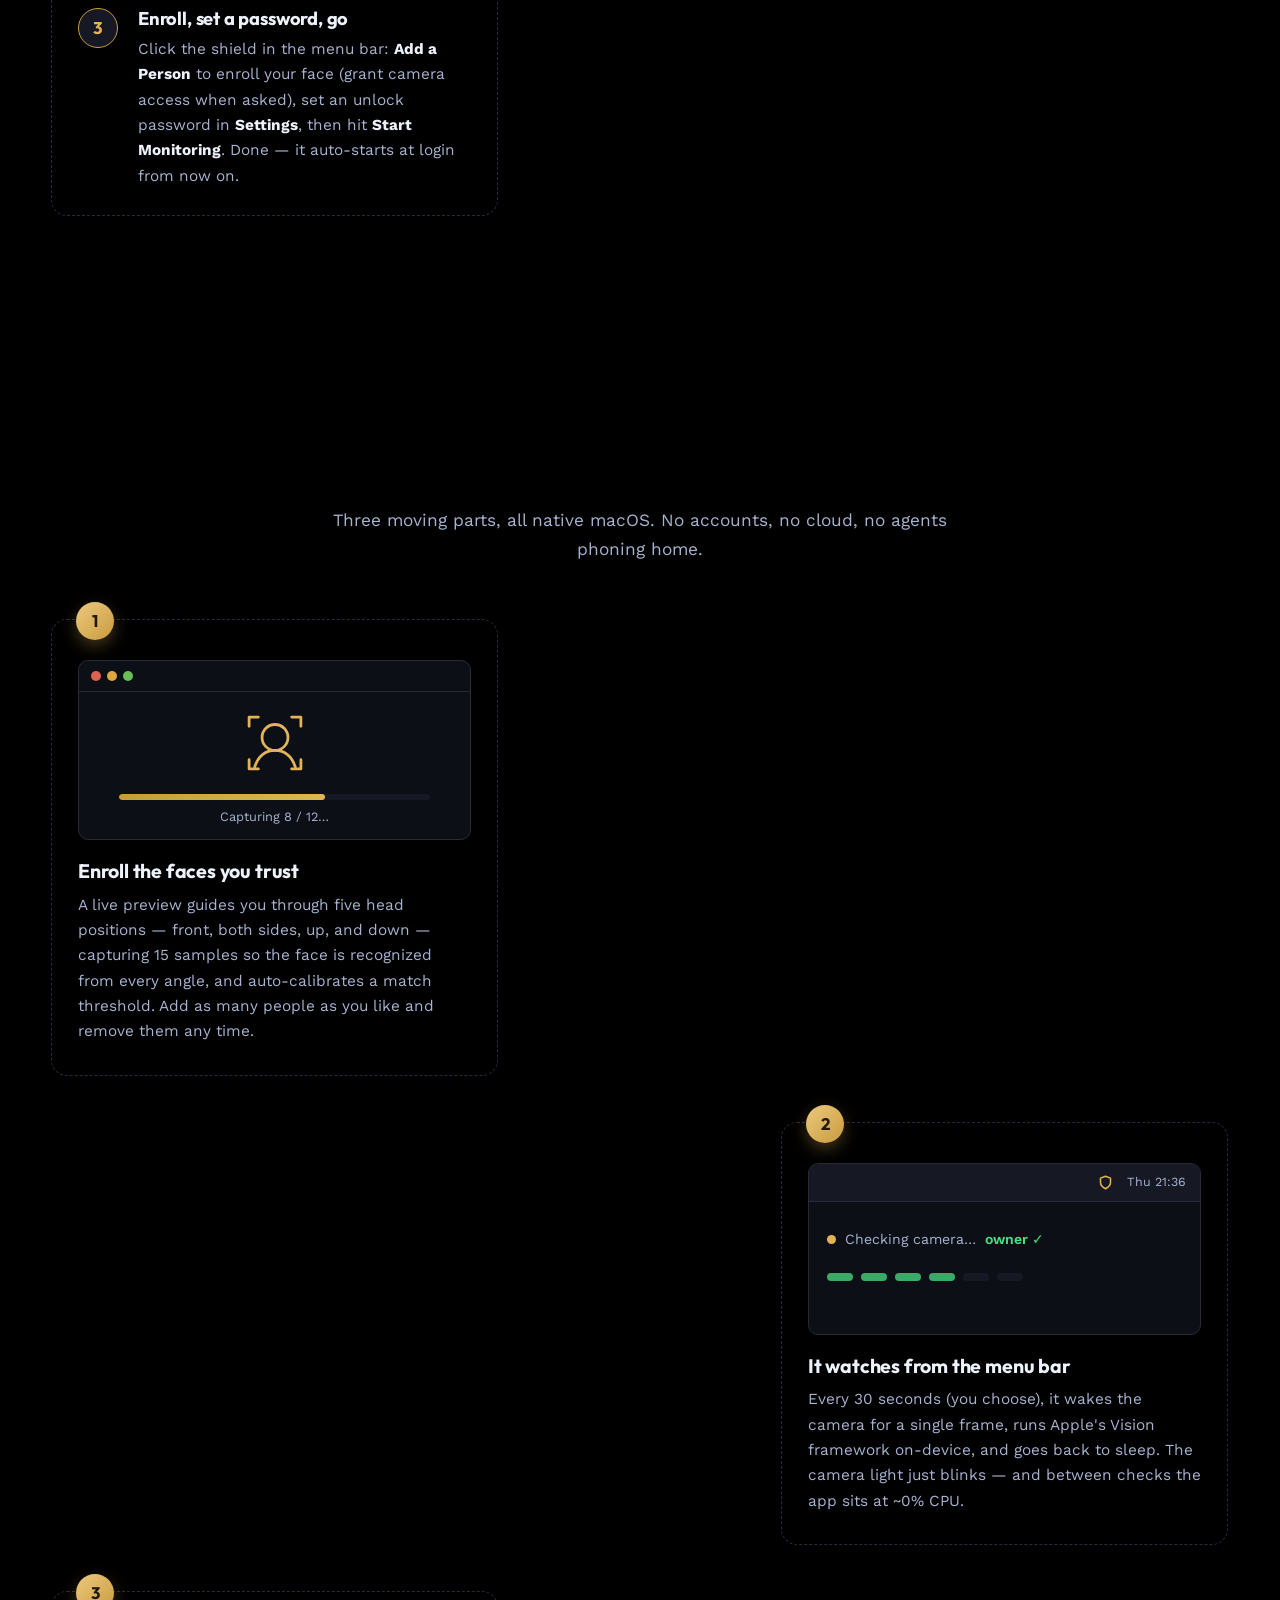
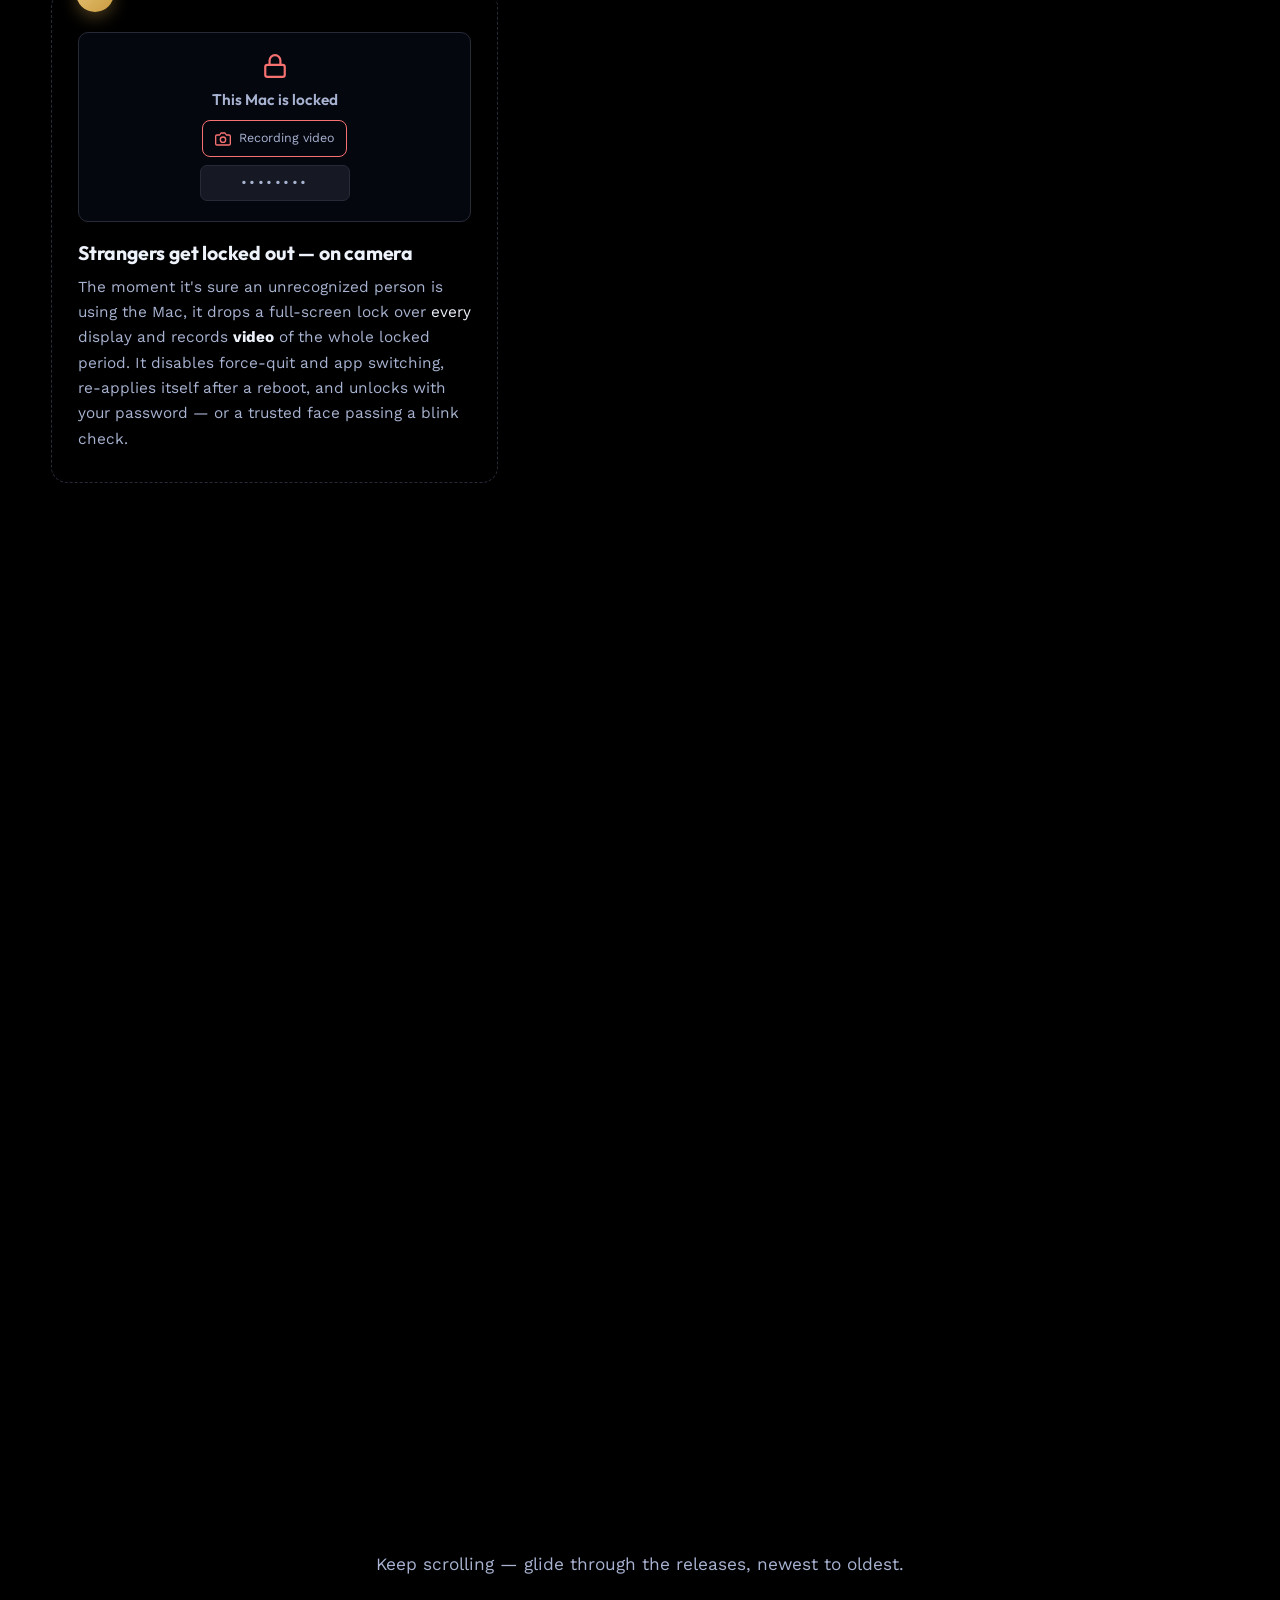
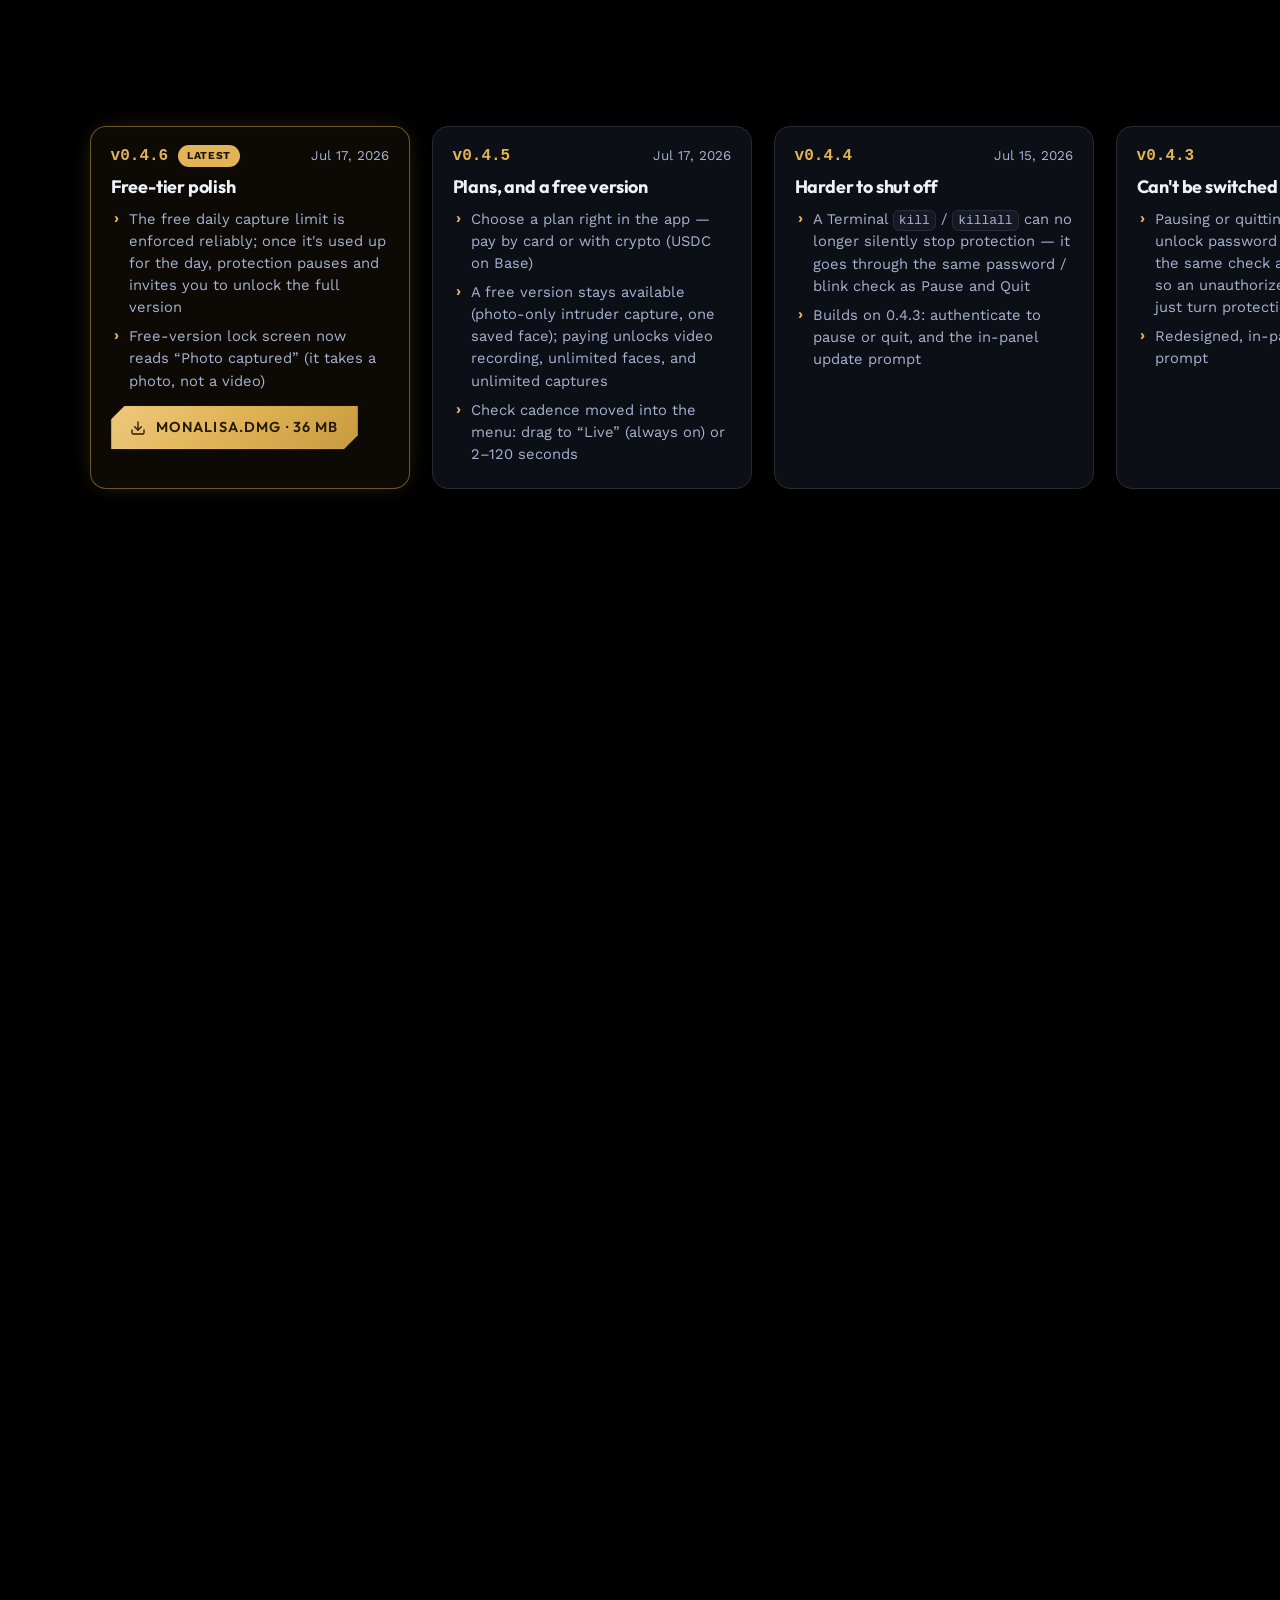
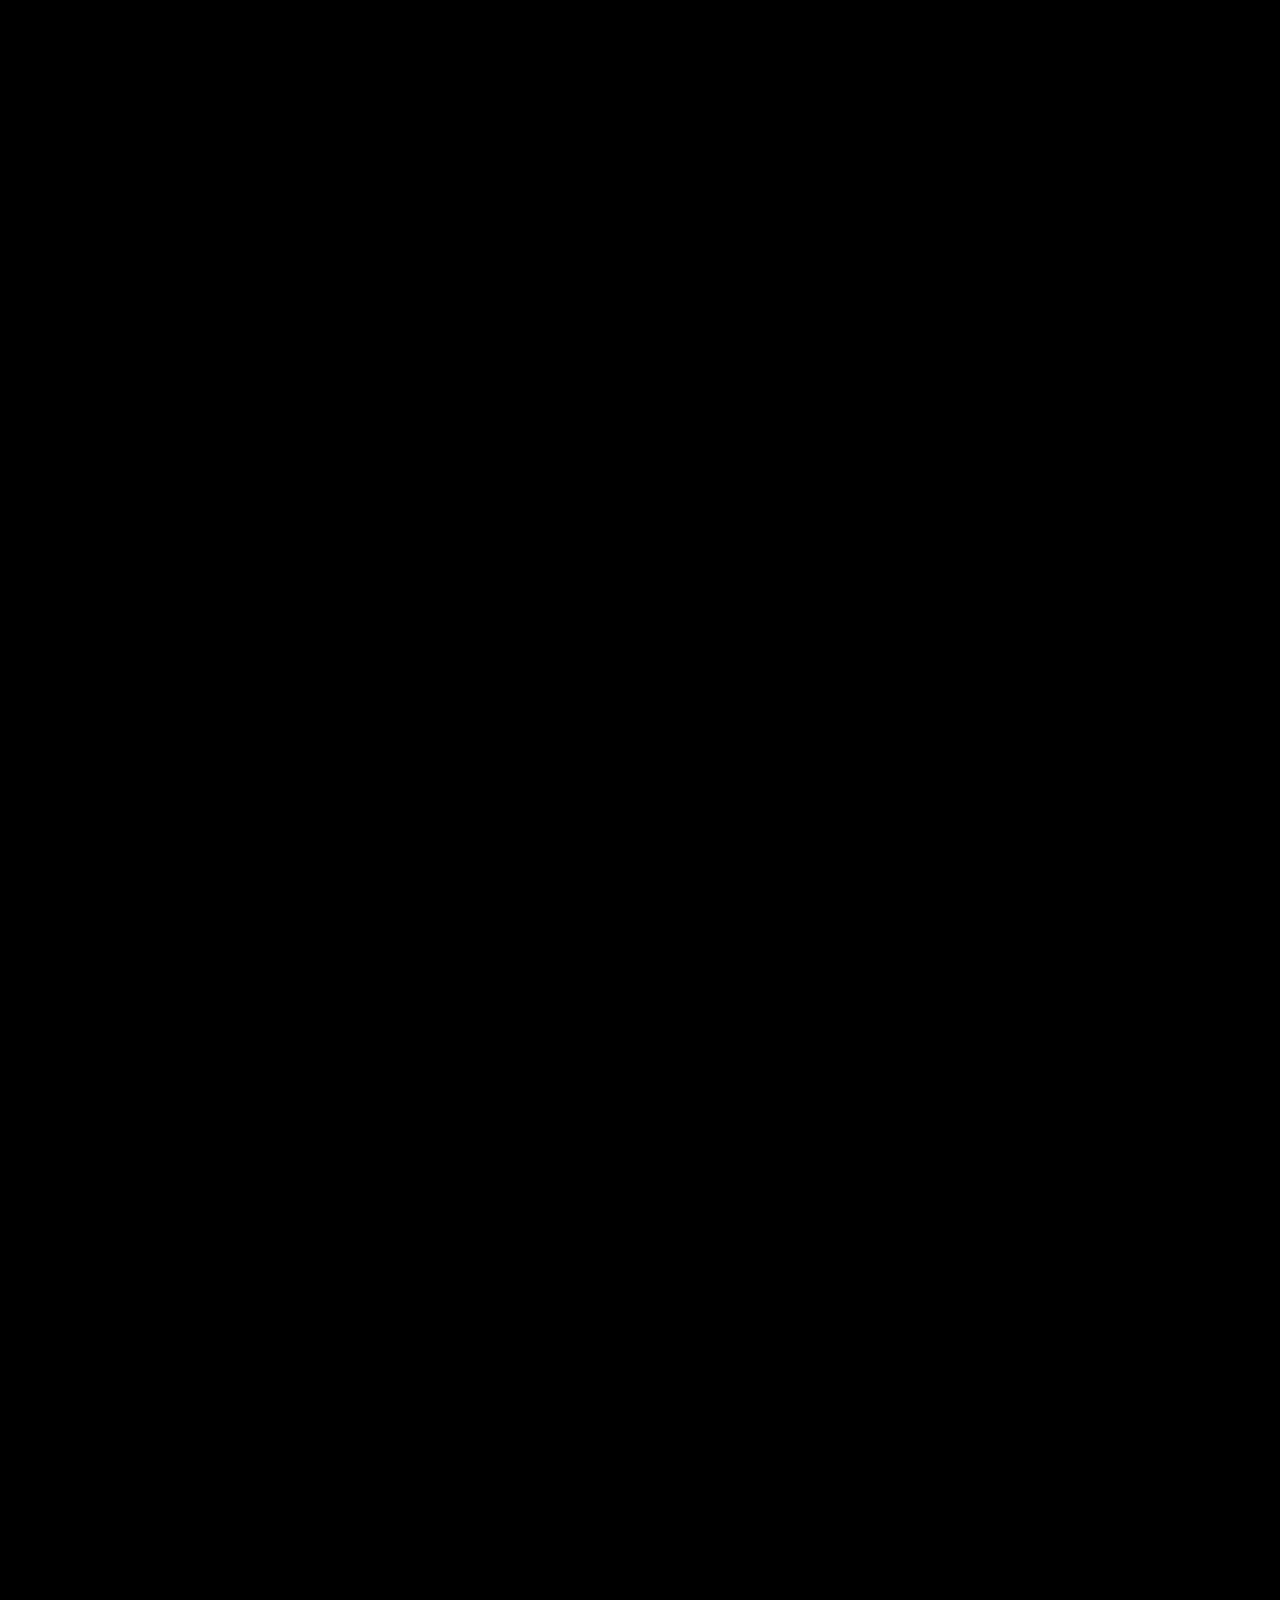
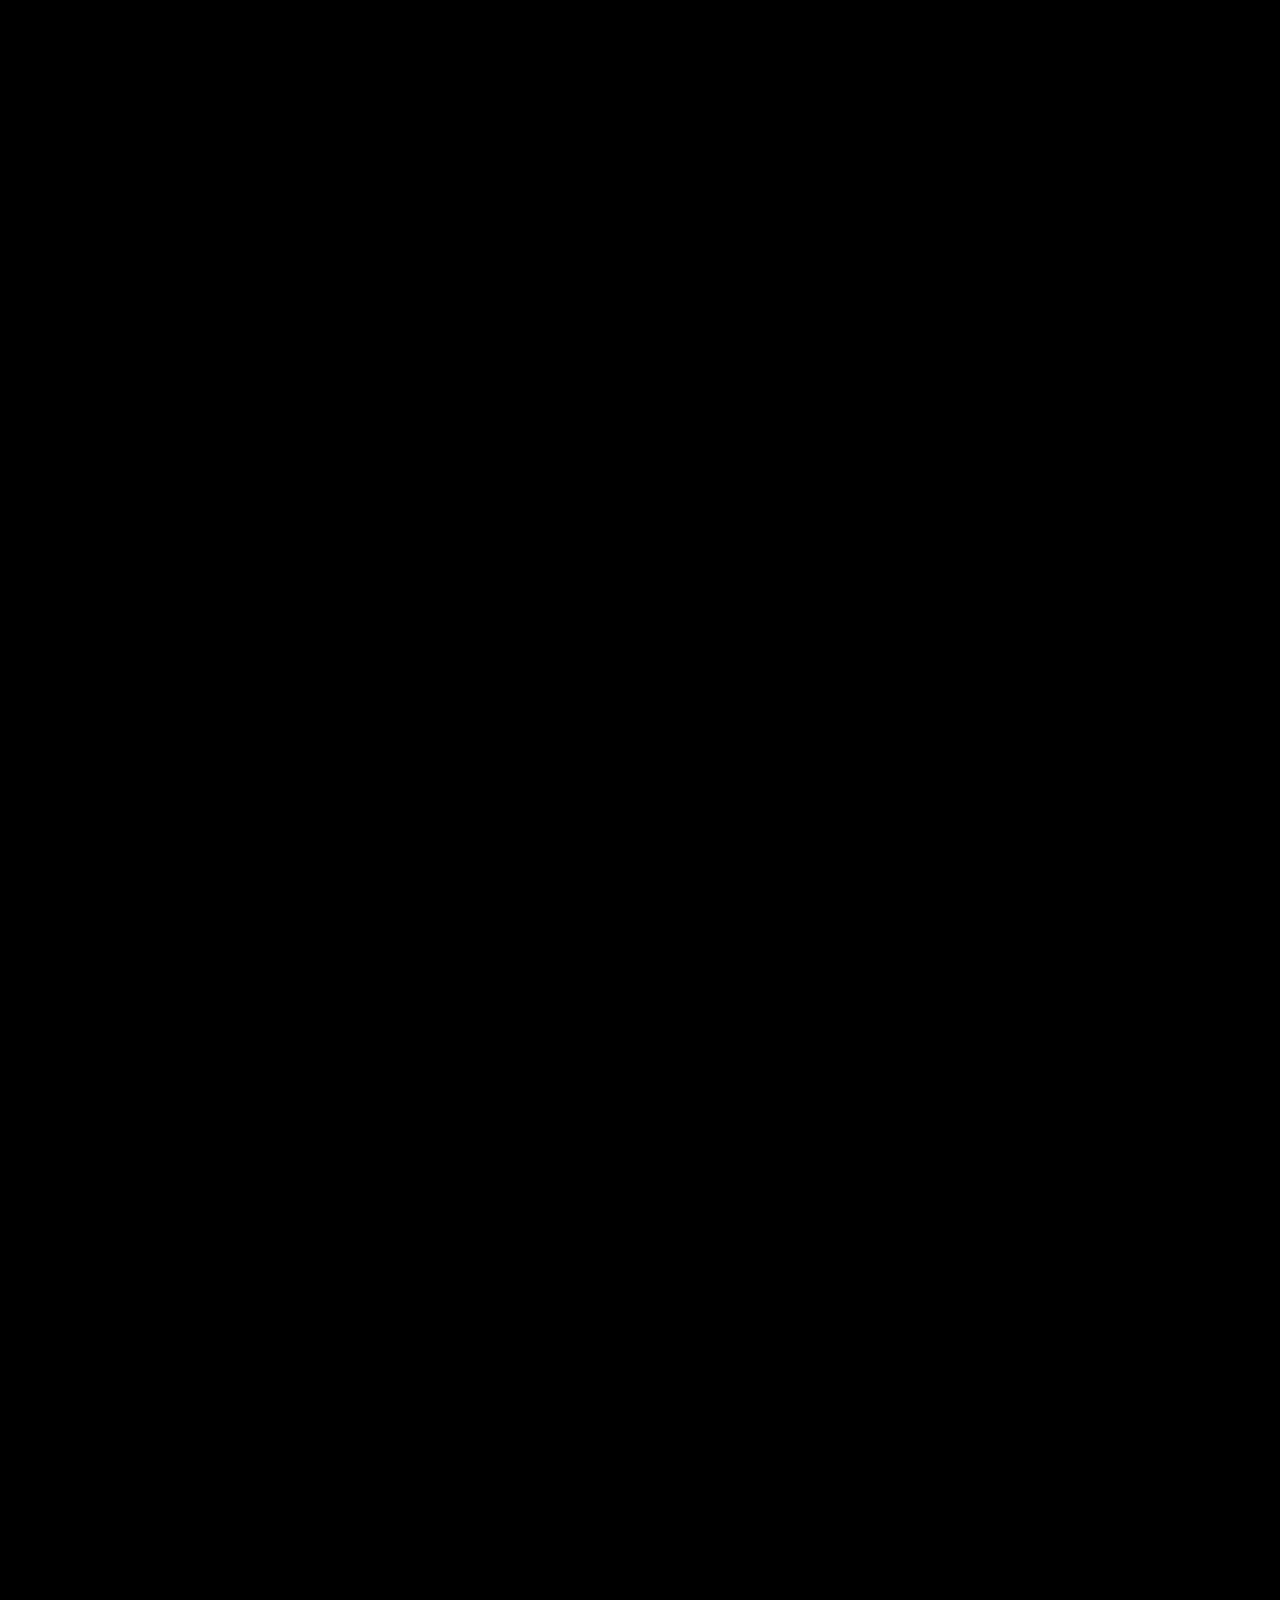
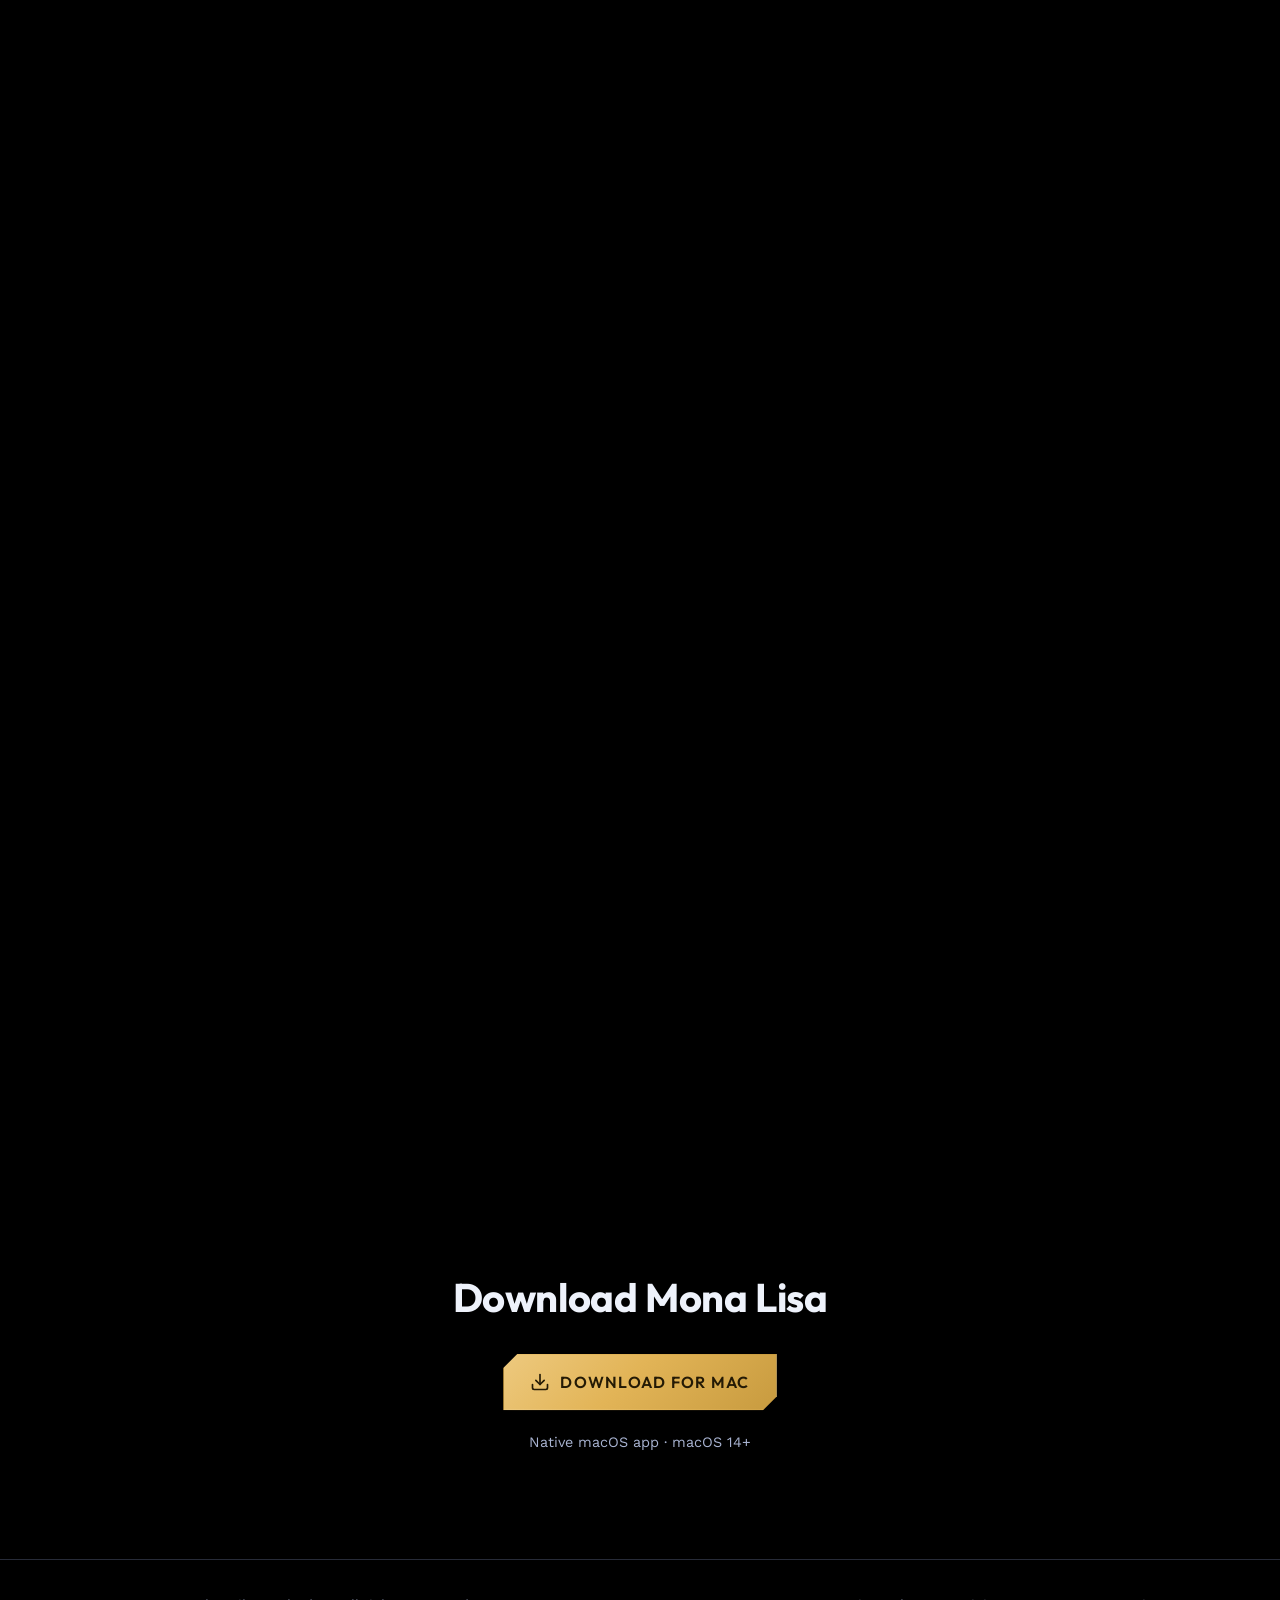
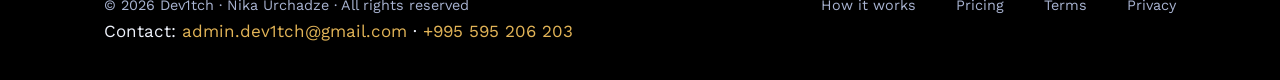
==== commit 9dd5cdae: "Versions: pinned scroll-linked horizontal timeline The #versions section is now tall; its .vscroll-p" ====
--- a/index.html
+++ b/index.html
@@ -356,12 +356,14 @@
 </section>
 
 <!-- ======================= VERSIONS ======================= -->
-<section class="section" id="versions">
-  <div class="container">
-    <h2>Versions</h2>
-    <p class="section-lede">The download button always fetches the latest version.</p>
-
-    <ol class="timeline" aria-label="Version history">
+<section class="section vscroll" id="versions">
+  <div class="vscroll-pin">
+    <div class="container vscroll-head">
+      <h2>Versions</h2>
+      <p class="section-lede">Keep scrolling — glide through the releases, newest&nbsp;to&nbsp;oldest.</p>
+    </div>
+
+    <ol class="timeline vtrack" aria-label="Version history">
       <li class="tl-item tl-latest">
         <span class="tl-dot" aria-hidden="true"></span>
         <div class="tl-card">
--- a/styles.css
+++ b/styles.css
@@ -649,41 +649,68 @@
 #versions .container { perspective: 1500px; }
 
 /* ============================ VERSION TIMELINE ============================ */
-/* Scalable vertical changelog: one <li class="tl-item"> per release. The line
-   draws and dots pop as items scroll in (cards reuse the .reveal system; the
-   line/dot/pulse key off .visible). Add a version = add one <li>. */
-.timeline { list-style: none; max-width: 660px; margin: 8px auto 0; padding: 0 0 0 6px; }
-.tl-item { position: relative; padding: 0 0 24px 40px; }
-.tl-item:last-child { padding-bottom: 0; }
-
-/* connecting line segment, drawn top-down as the item reveals */
+/* Pinned horizontal scroll: JS makes #versions tall, its inner .vscroll-pin
+   sticks to the viewport, and vertical scroll drives .vtrack sideways — newest
+   first, older cards arriving from the right — then releases so the page scrolls
+   on. One <li class="tl-item"> per release; add a version = add one item.
+   Small screens / reduced motion fall back to a plain swipeable strip. */
+.vscroll { position: relative; padding: 0; }
+.vscroll-pin {
+  position: sticky; top: 0;
+  height: 100vh;
+  overflow: hidden;
+  display: flex; flex-direction: column; justify-content: center;
+  gap: clamp(16px, 4vh, 40px);
+}
+.vscroll-head { text-align: center; }
+
+.timeline {
+  list-style: none;
+  display: flex;
+  align-items: stretch;
+  align-self: start;
+  gap: 22px;
+  width: max-content;
+  padding: 30px clamp(20px, 7vw, 110px) 12px;
+  margin: 0;
+  will-change: transform;
+}
+.tl-item { position: relative; flex: 0 0 clamp(258px, 78vw, 320px); padding-top: 26px; }
+
+/* horizontal connector line; draws left→right when the section comes into view */
 .tl-item::before {
-  content: ""; position: absolute; left: 6px; top: 10px; bottom: -8px; width: 2px;
-  background: linear-gradient(var(--gold-strong), rgba(226,180,87,.3));
-  transform: scaleY(0); transform-origin: top; transition: transform .55s ease .12s;
+  content: ""; position: absolute; left: 7px; right: -22px; top: 6px; height: 2px;
+  background: linear-gradient(90deg, var(--gold-strong), rgba(226,180,87,.3));
+  transform: scaleX(0); transform-origin: left; transition: transform .6s ease;
 }
 .tl-item:last-child::before { display: none; }
-.tl-item.visible::before { transform: scaleY(1); }
+.vscroll.in .tl-item::before { transform: scaleX(1); }
 
 /* node dot */
 .tl-dot {
-  position: absolute; left: 0; top: 6px; width: 15px; height: 15px; border-radius: 50%;
+  position: absolute; left: 0; top: 0; width: 15px; height: 15px; border-radius: 50%;
   background: var(--surface-2, #1a1a1a); border: 2px solid var(--gold-strong);
-  transform: scale(0); transition: transform .45s cubic-bezier(.34,1.56,.64,1) .1s;
-}
-.tl-item.visible .tl-dot { transform: scale(1); }
+  transform: scale(0); transition: transform .5s cubic-bezier(.34,1.56,.64,1);
+}
+.vscroll.in .tl-dot { transform: scale(1); }
 .tl-latest .tl-dot {
   background: var(--gold); border-color: var(--gold);
   box-shadow: 0 0 0 0 rgba(226,180,87,.55); animation: tl-pulse 2.2s ease-out infinite;
 }
+.vscroll.in .tl-item:nth-child(2) .tl-dot, .vscroll.in .tl-item:nth-child(2)::before { transition-delay: .07s; }
+.vscroll.in .tl-item:nth-child(3) .tl-dot, .vscroll.in .tl-item:nth-child(3)::before { transition-delay: .14s; }
+.vscroll.in .tl-item:nth-child(4) .tl-dot, .vscroll.in .tl-item:nth-child(4)::before { transition-delay: .21s; }
+.vscroll.in .tl-item:nth-child(5) .tl-dot, .vscroll.in .tl-item:nth-child(5)::before { transition-delay: .28s; }
+.vscroll.in .tl-item:nth-child(6) .tl-dot, .vscroll.in .tl-item:nth-child(6)::before { transition-delay: .35s; }
 
 /* card */
 .tl-card {
+  height: 100%;
   background: var(--surface, #131313); border: 1px solid var(--border);
   border-radius: var(--radius); padding: 16px 20px;
   transition: border-color .2s ease, transform .2s ease, box-shadow .2s ease;
 }
-.tl-card:hover { border-color: var(--gold-strong); transform: translateX(3px); }
+.tl-card:hover { border-color: var(--gold-strong); transform: translateY(-3px); }
 .tl-latest .tl-card {
   border-color: rgba(226,180,87,.45); background: rgba(226,180,87,.055);
   box-shadow: 0 0 26px -10px rgba(226,180,87,.4);
@@ -706,9 +733,17 @@
   70%  { box-shadow: 0 0 0 11px rgba(226,180,87,0); }
   100% { box-shadow: 0 0 0 0 rgba(226,180,87,0); }
 }
+
+/* Fallback: no pin on small screens or reduced motion — a plain swipe strip. */
+@media (max-width: 960px), (prefers-reduced-motion: reduce) {
+  .vscroll { height: auto !important; }
+  .vscroll-pin { position: static; height: auto; overflow: visible; display: block; }
+  .timeline { width: auto; transform: none !important; overflow-x: auto;
+              scroll-snap-type: x proximity; padding: 26px 20px 20px; }
+  .tl-item { scroll-snap-align: start; }
+  .tl-item::before, .tl-dot { transform: none; }
+}
 @media (prefers-reduced-motion: reduce) {
-  .tl-item::before { transform: scaleY(1); }
-  .tl-dot { transform: scale(1); }
   .tl-latest .tl-dot { animation: none; }
 }
 
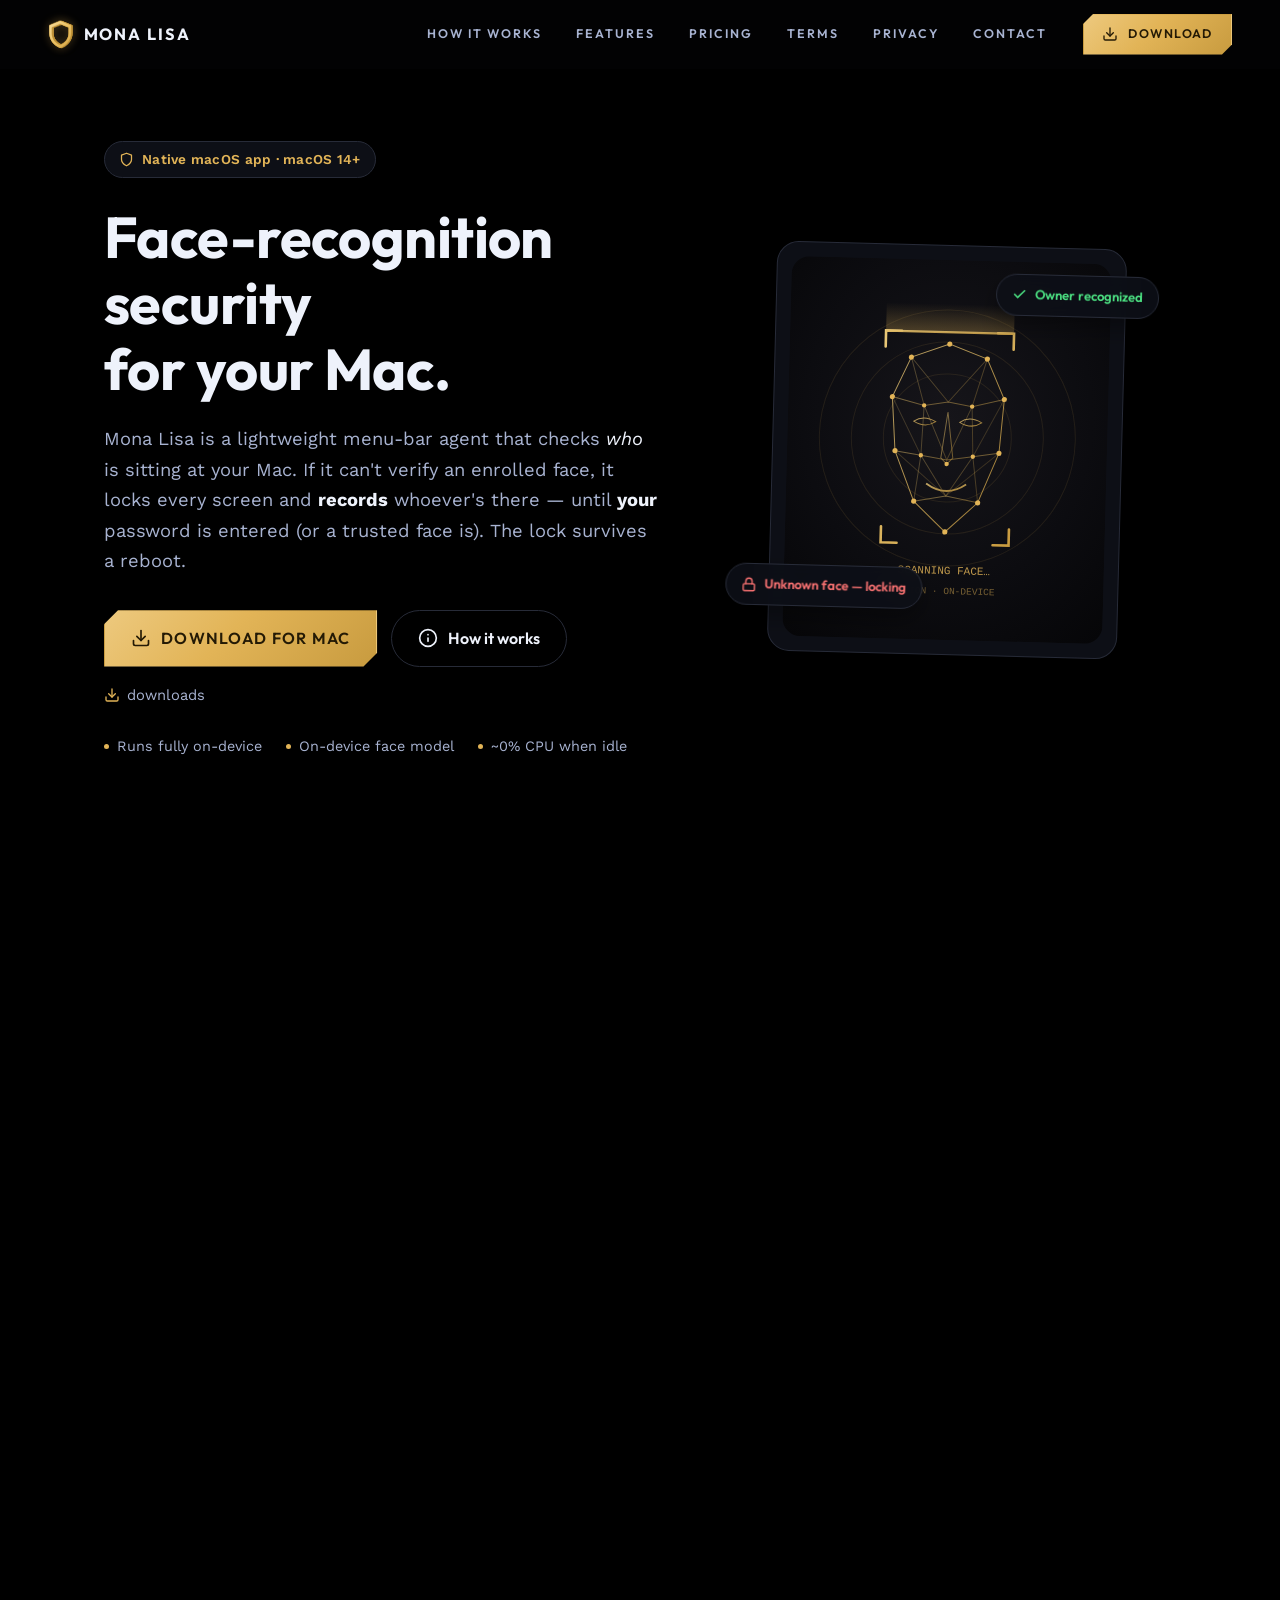
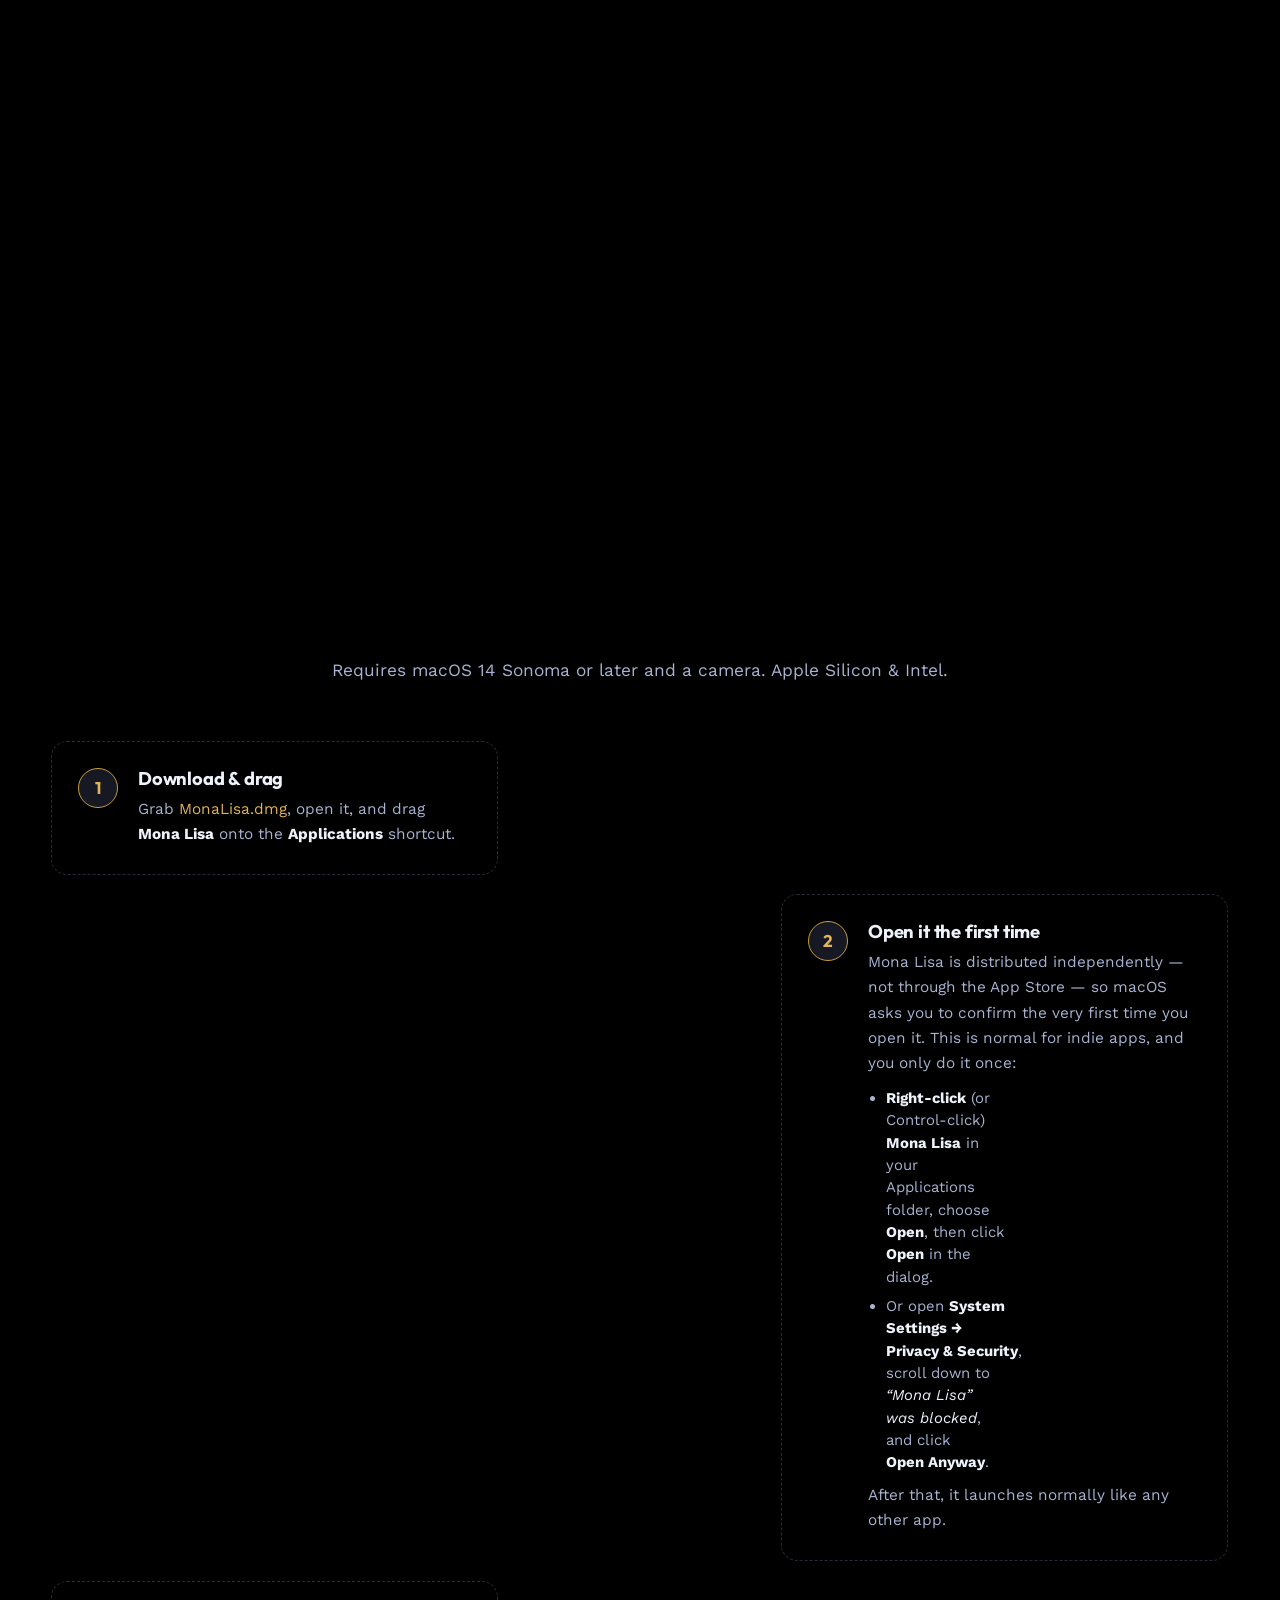
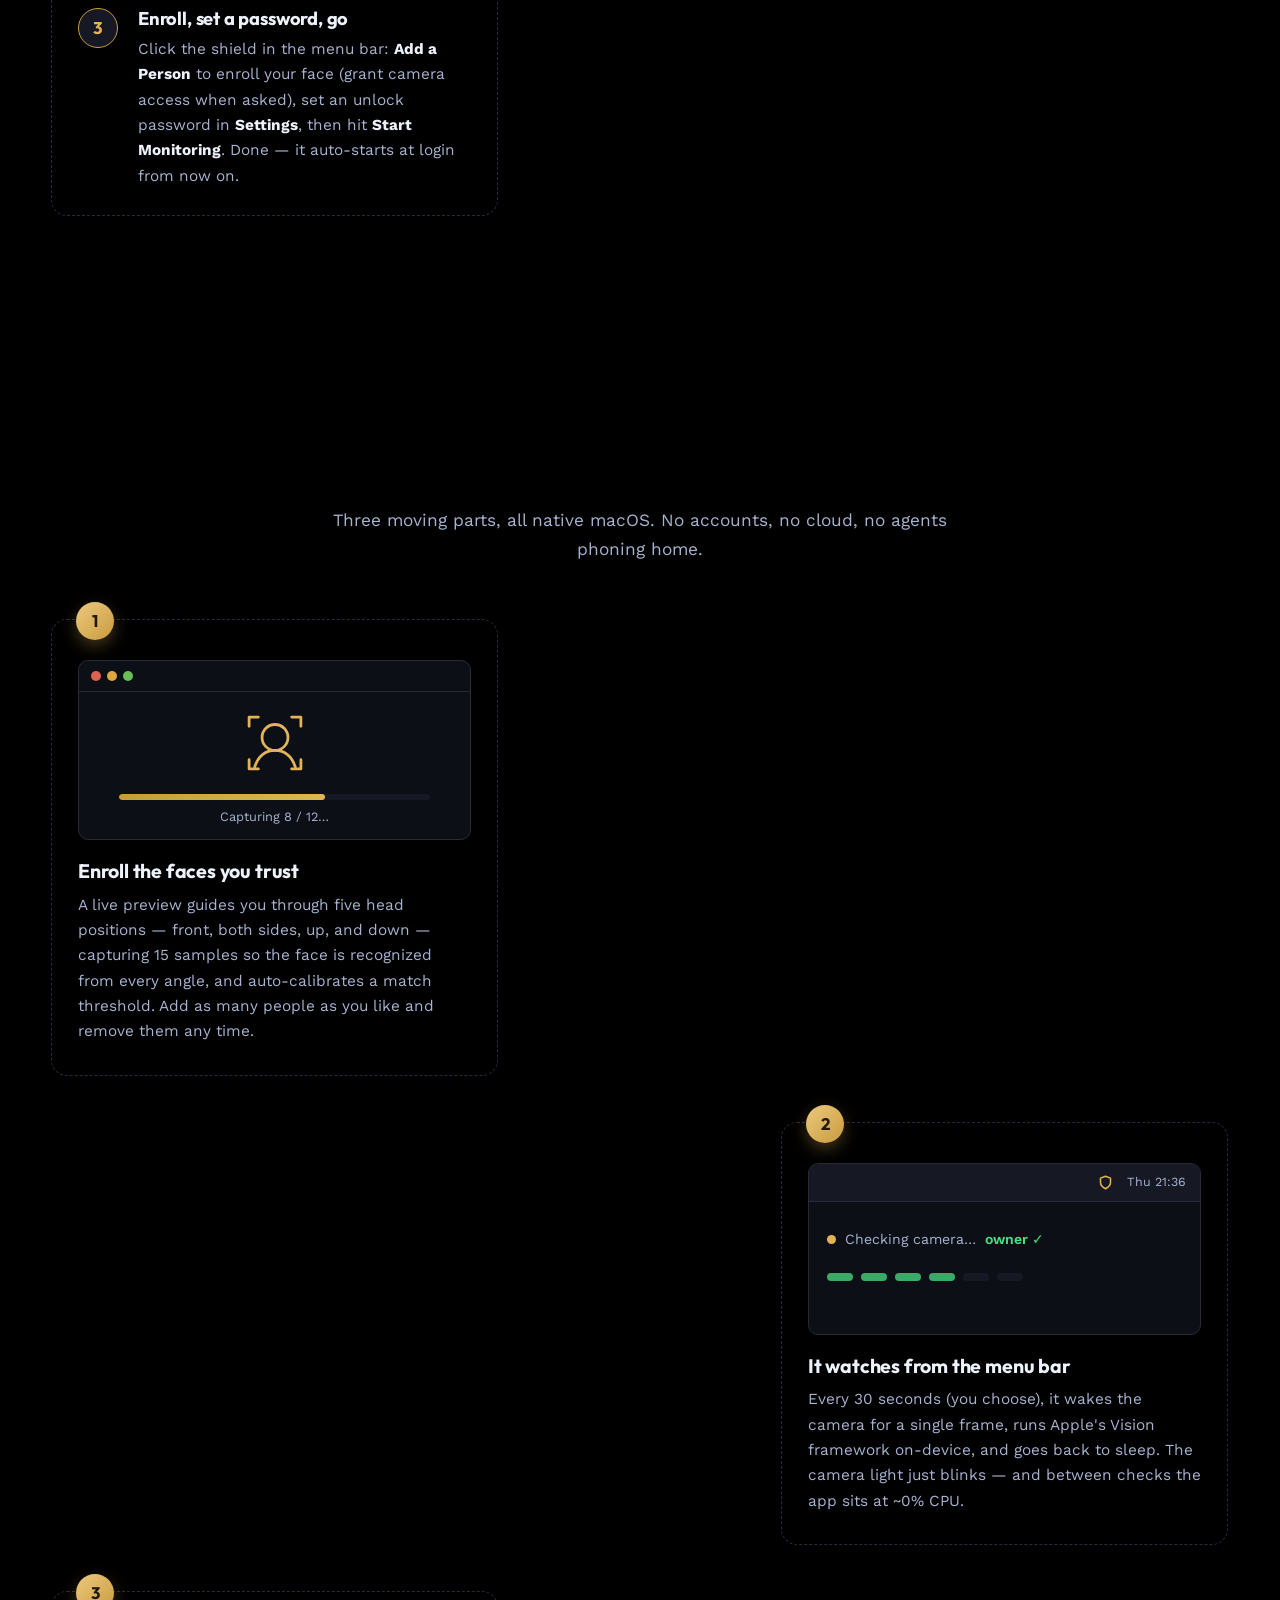
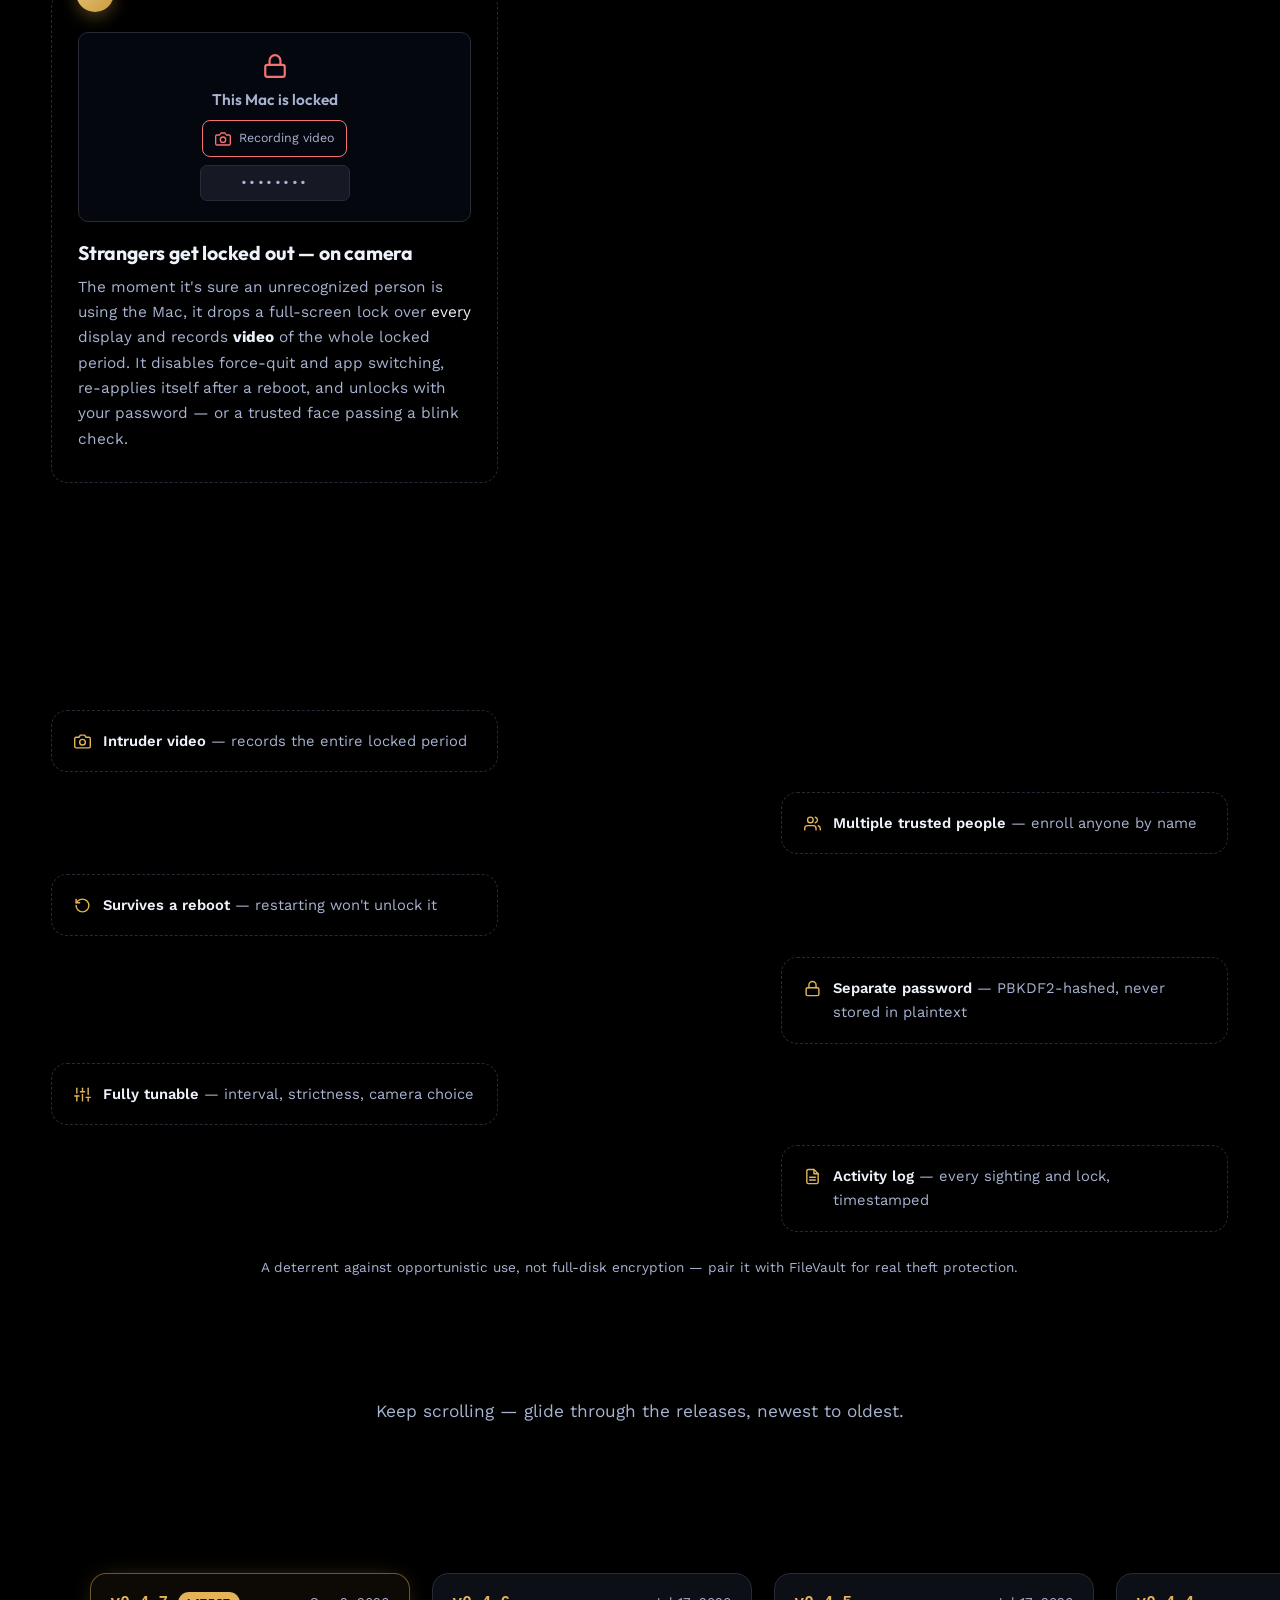
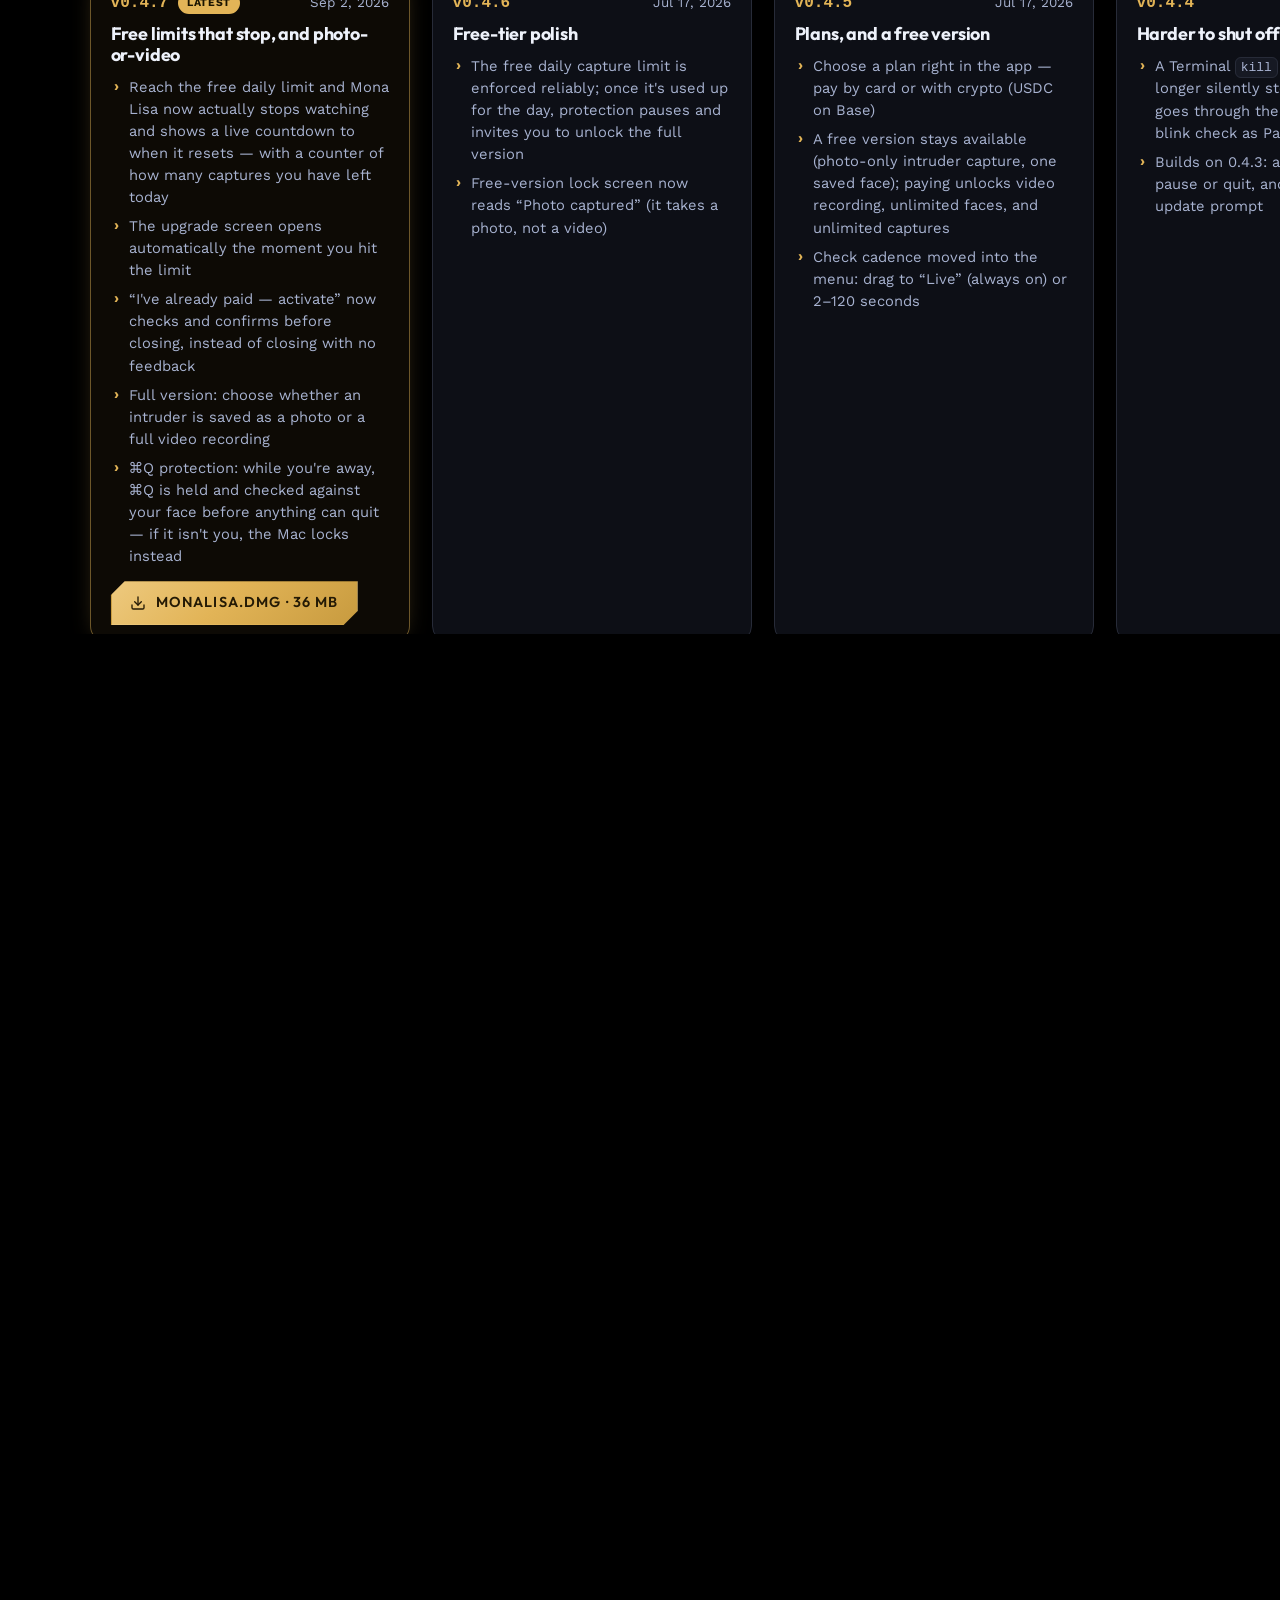
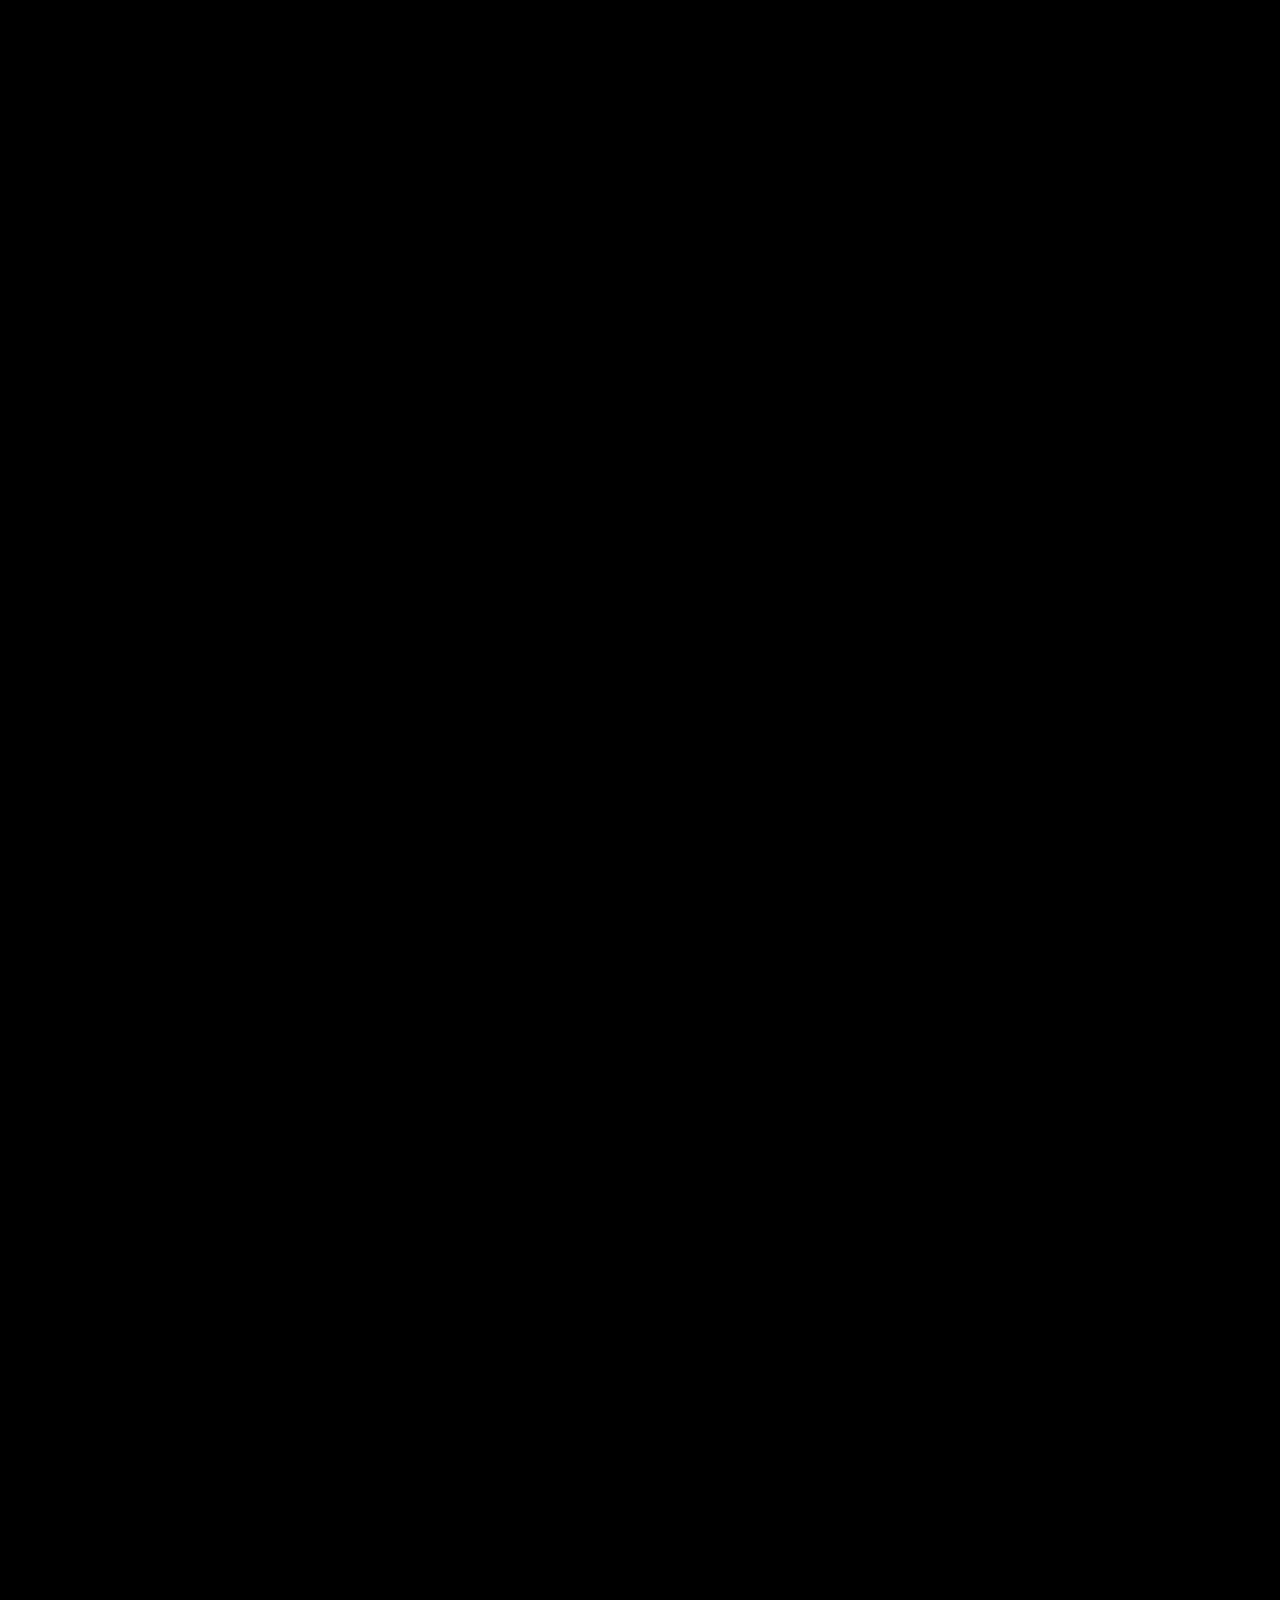
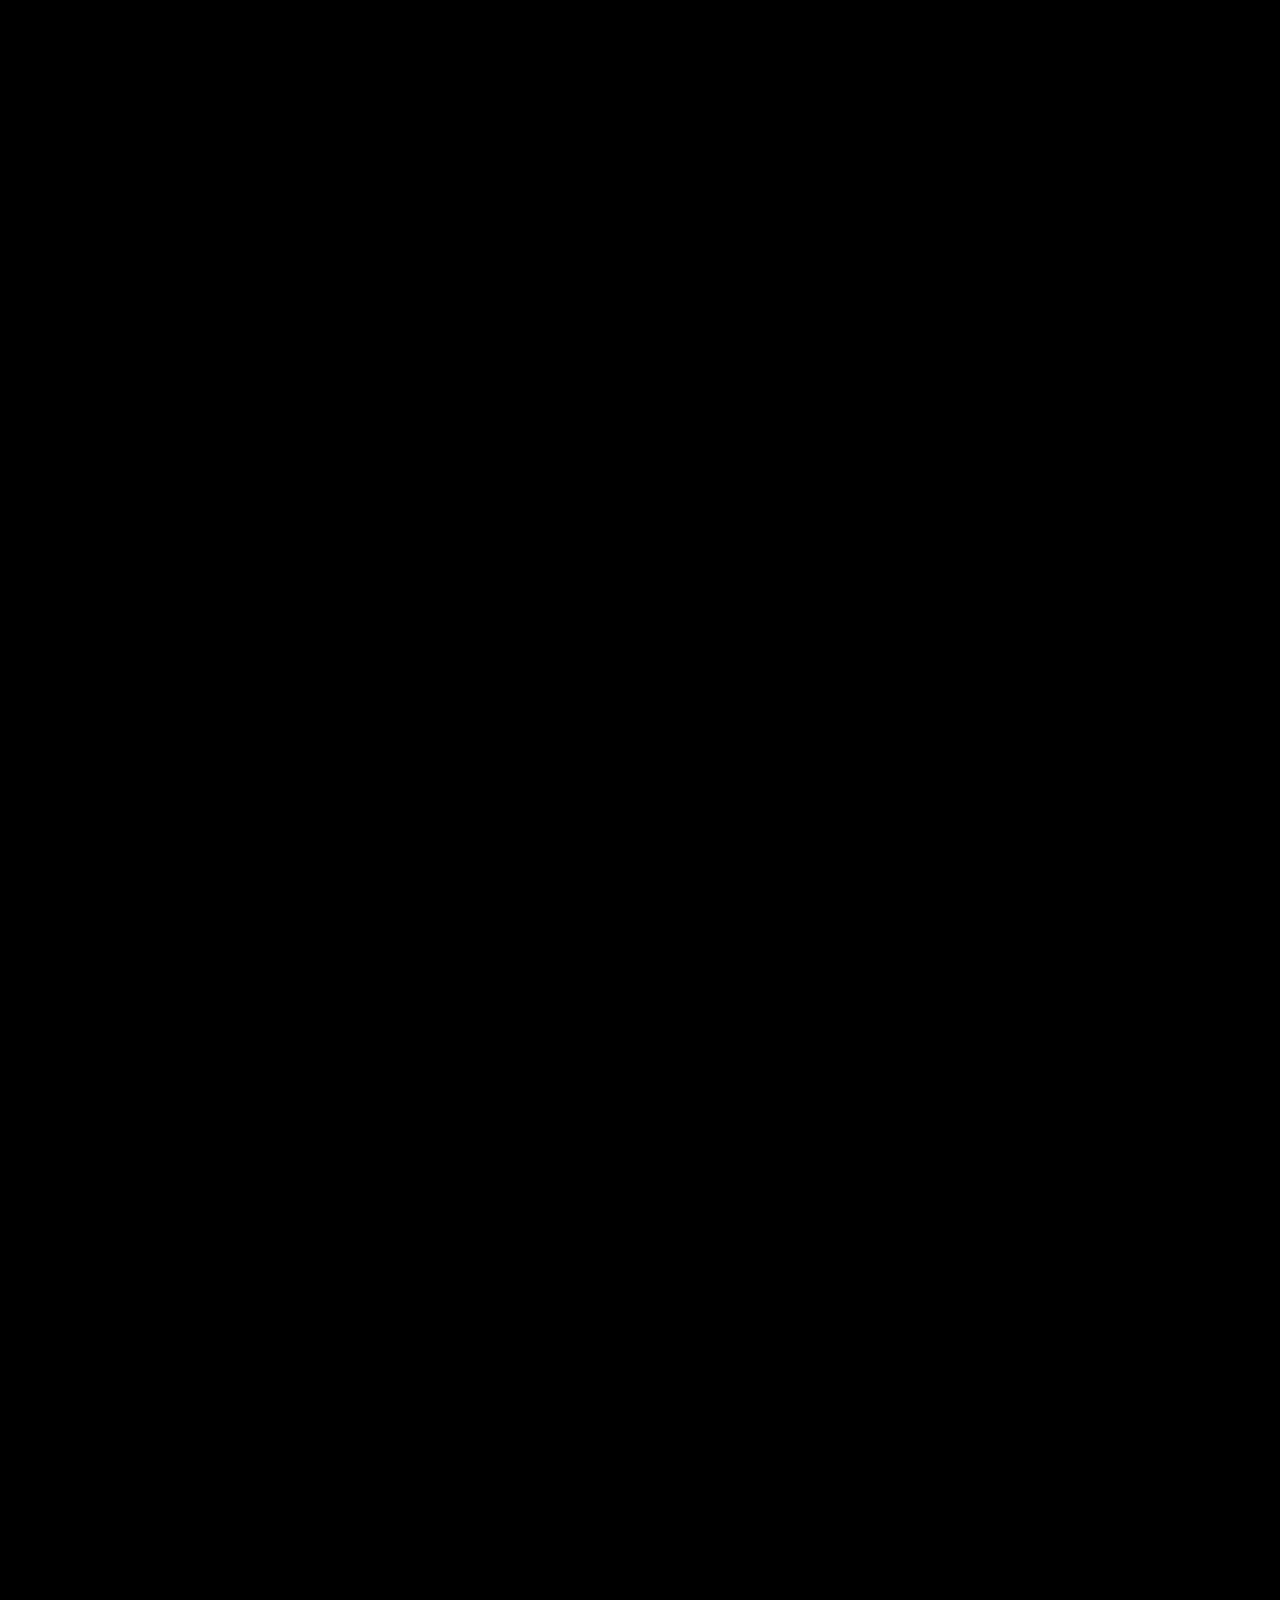
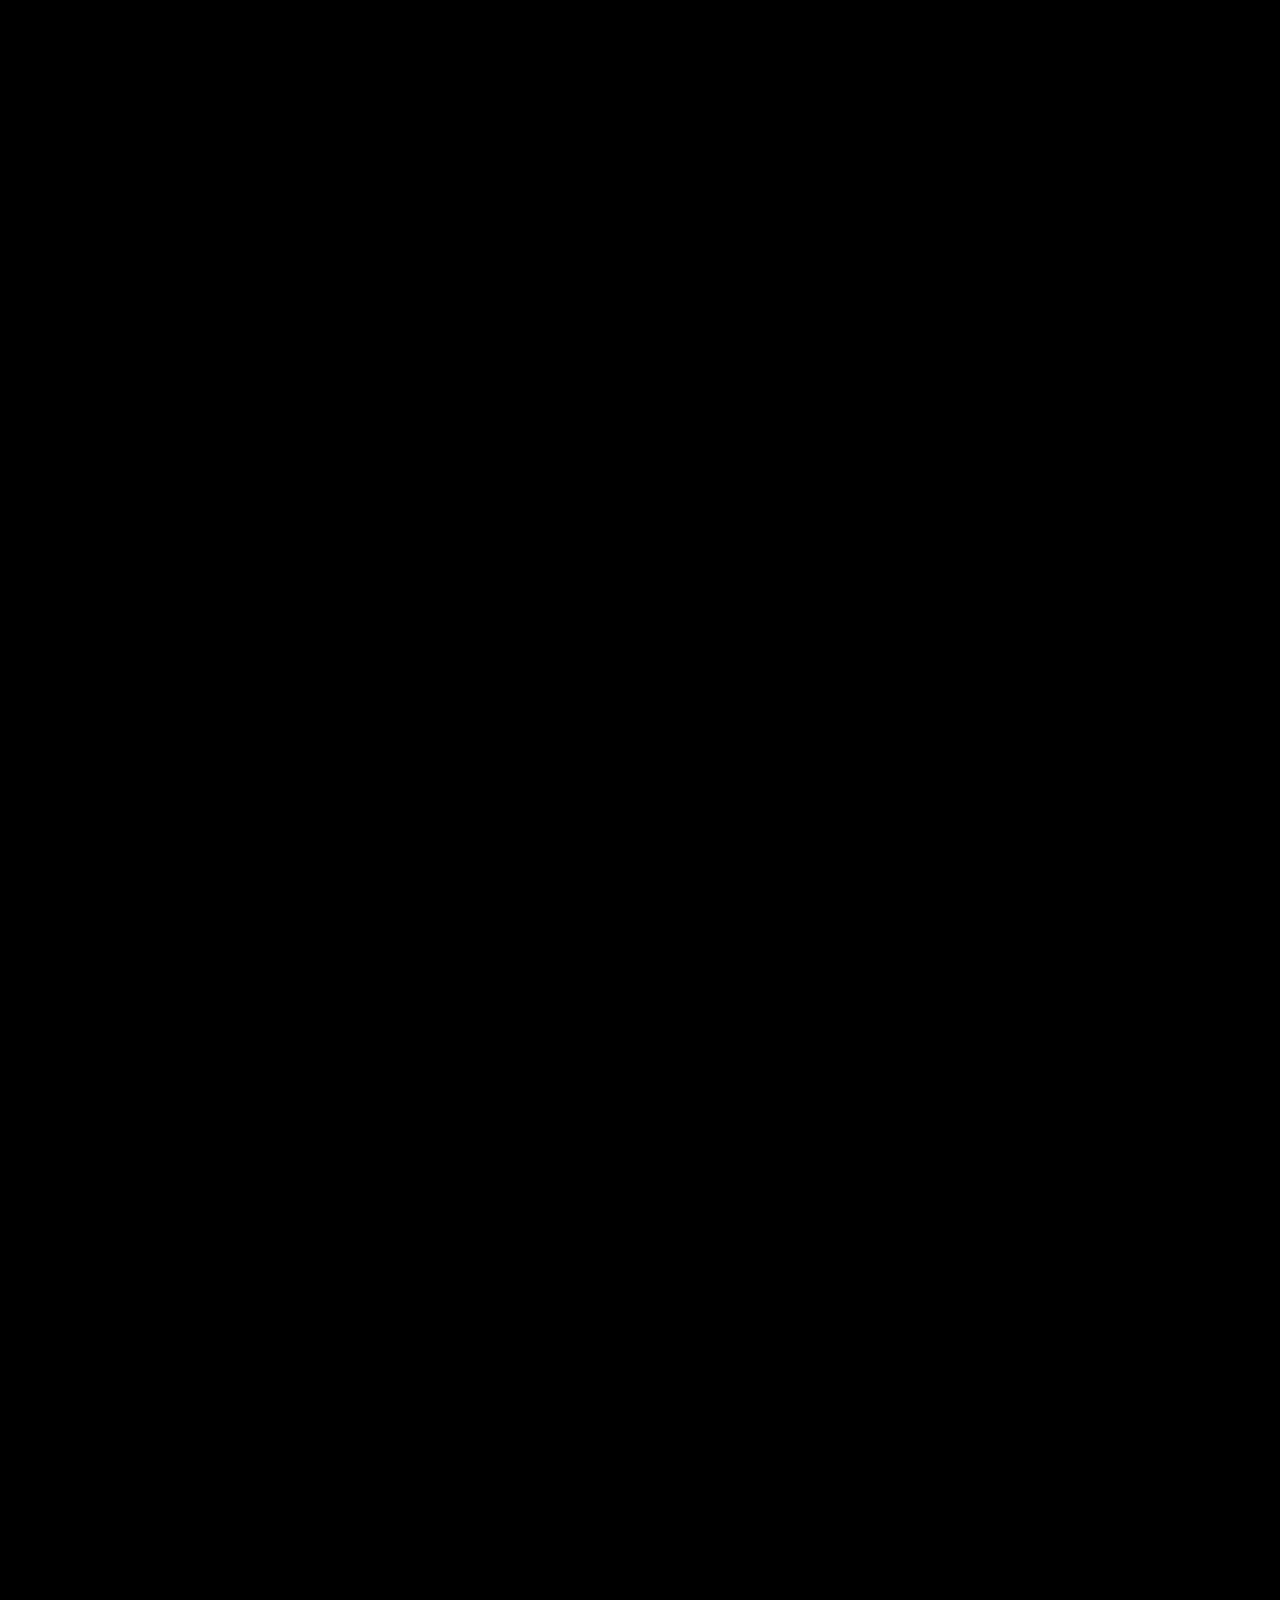
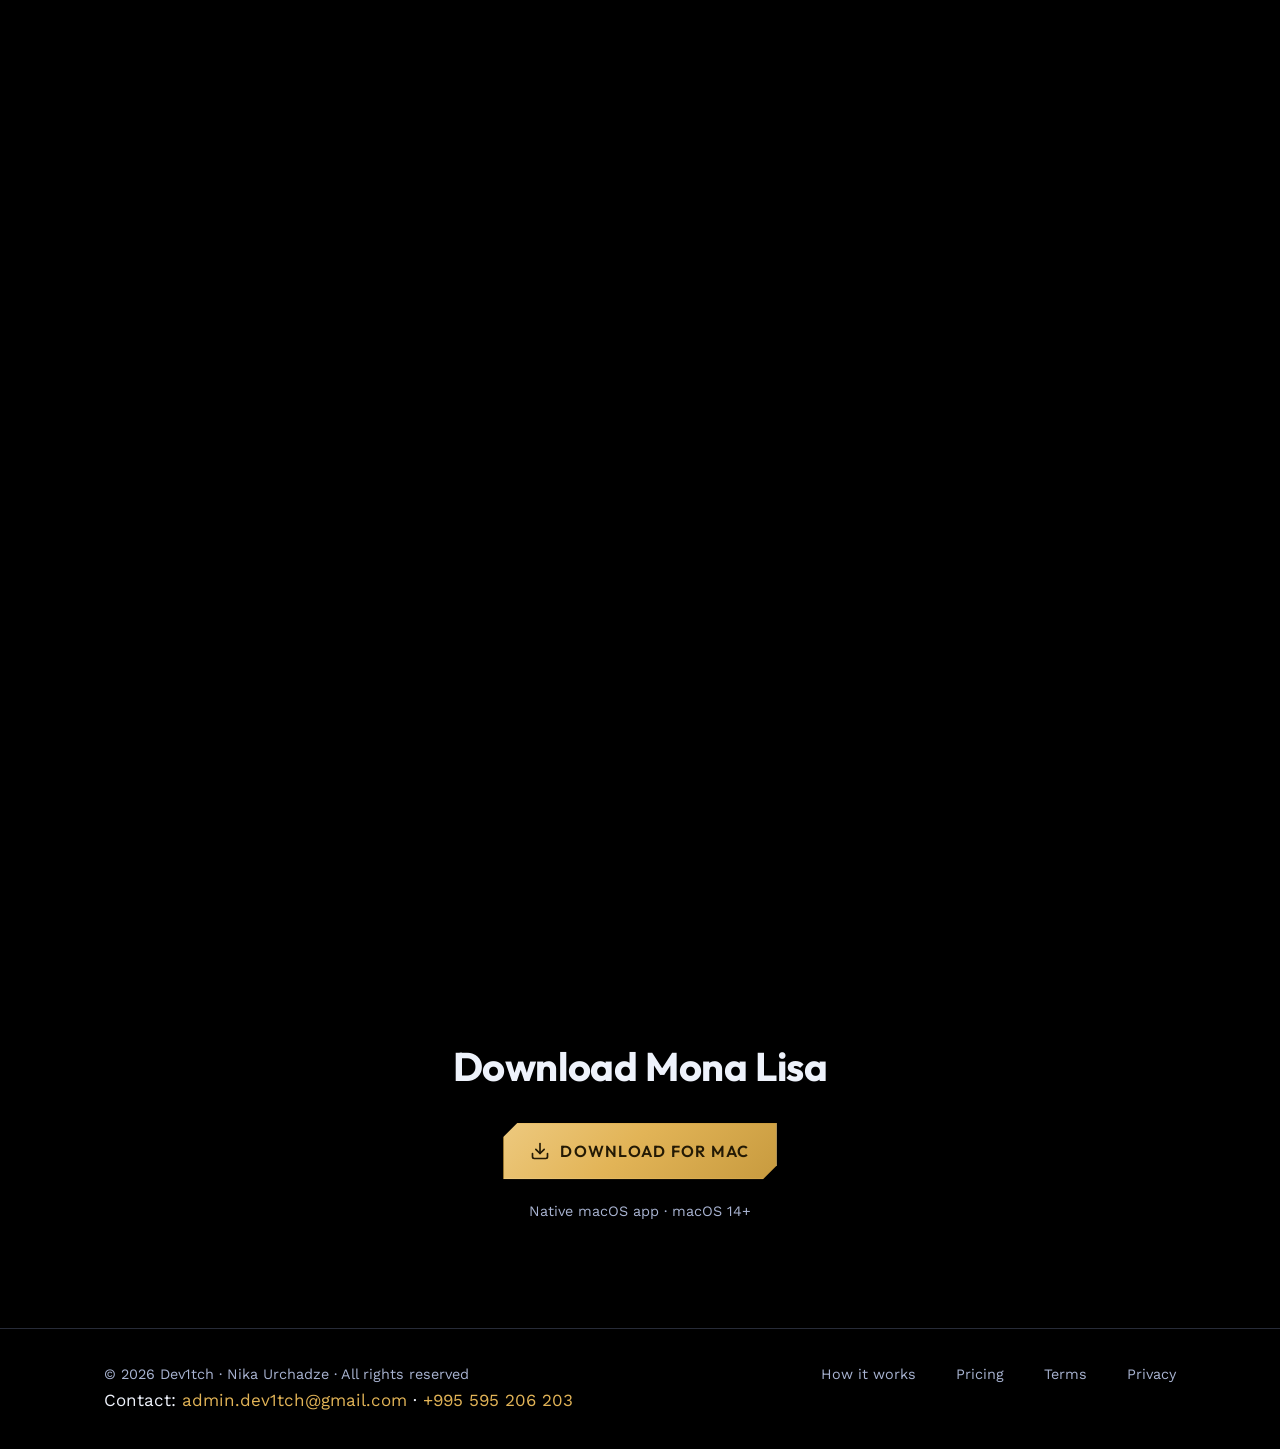
==== commit 747049c7: "Site: add v0.4.7 to version history (free-limit stop + countdown, capture counter, photo/video choic" ====
--- a/index.html
+++ b/index.html
@@ -368,19 +368,37 @@
         <span class="tl-dot" aria-hidden="true"></span>
         <div class="tl-card">
           <div class="tl-head">
-            <span class="tl-tag">v0.4.6</span>
+            <span class="tl-tag">v0.4.7</span>
             <span class="tl-badge">Latest</span>
-            <time datetime="2026-07-17">Jul 17, 2026</time>
-          </div>
-          <h3>Free-tier polish</h3>
-          <ul>
-            <li>The free daily capture limit is enforced reliably; once it's used up for the day, protection pauses and invites you to unlock the full version</li>
-            <li>Free-version lock screen now reads “Photo captured” (it takes a photo, not a video)</li>
+            <time datetime="2026-09-02">Sep 2, 2026</time>
+          </div>
+          <h3>Free limits that stop, and photo-or-video</h3>
+          <ul>
+            <li>Reach the free daily limit and Mona Lisa now actually stops watching and shows a live countdown to when it resets — with a counter of how many captures you have left today</li>
+            <li>The upgrade screen opens automatically the moment you hit the limit</li>
+            <li>“I've already paid — activate” now checks and confirms before closing, instead of closing with no feedback</li>
+            <li>Full version: choose whether an intruder is saved as a photo or a full video recording</li>
+            <li>⌘Q protection: while you're away, ⌘Q is held and checked against your face before anything can quit — if it isn't you, the Mac locks instead</li>
           </ul>
           <a class="btn btn-gold btn-sm" href="https://github.com/5w7Tch/5w7tch.github.io/releases/latest/download/MonaLisa.dmg">
             <svg viewBox="0 0 24 24" fill="none" stroke="currentColor" stroke-width="2" stroke-linecap="round" stroke-linejoin="round" aria-hidden="true"><path d="M21 15v4a2 2 0 0 1-2 2H5a2 2 0 0 1-2-2v-4"/><polyline points="7 10 12 15 17 10"/><line x1="12" y1="15" x2="12" y2="3"/></svg>
             MonaLisa.dmg · 36&nbsp;MB
           </a>
+        </div>
+      </li>
+
+      <li class="tl-item">
+        <span class="tl-dot" aria-hidden="true"></span>
+        <div class="tl-card">
+          <div class="tl-head">
+            <span class="tl-tag">v0.4.6</span>
+            <time datetime="2026-07-17">Jul 17, 2026</time>
+          </div>
+          <h3>Free-tier polish</h3>
+          <ul>
+            <li>The free daily capture limit is enforced reliably; once it's used up for the day, protection pauses and invites you to unlock the full version</li>
+            <li>Free-version lock screen now reads “Photo captured” (it takes a photo, not a video)</li>
+          </ul>
         </div>
       </li>
 
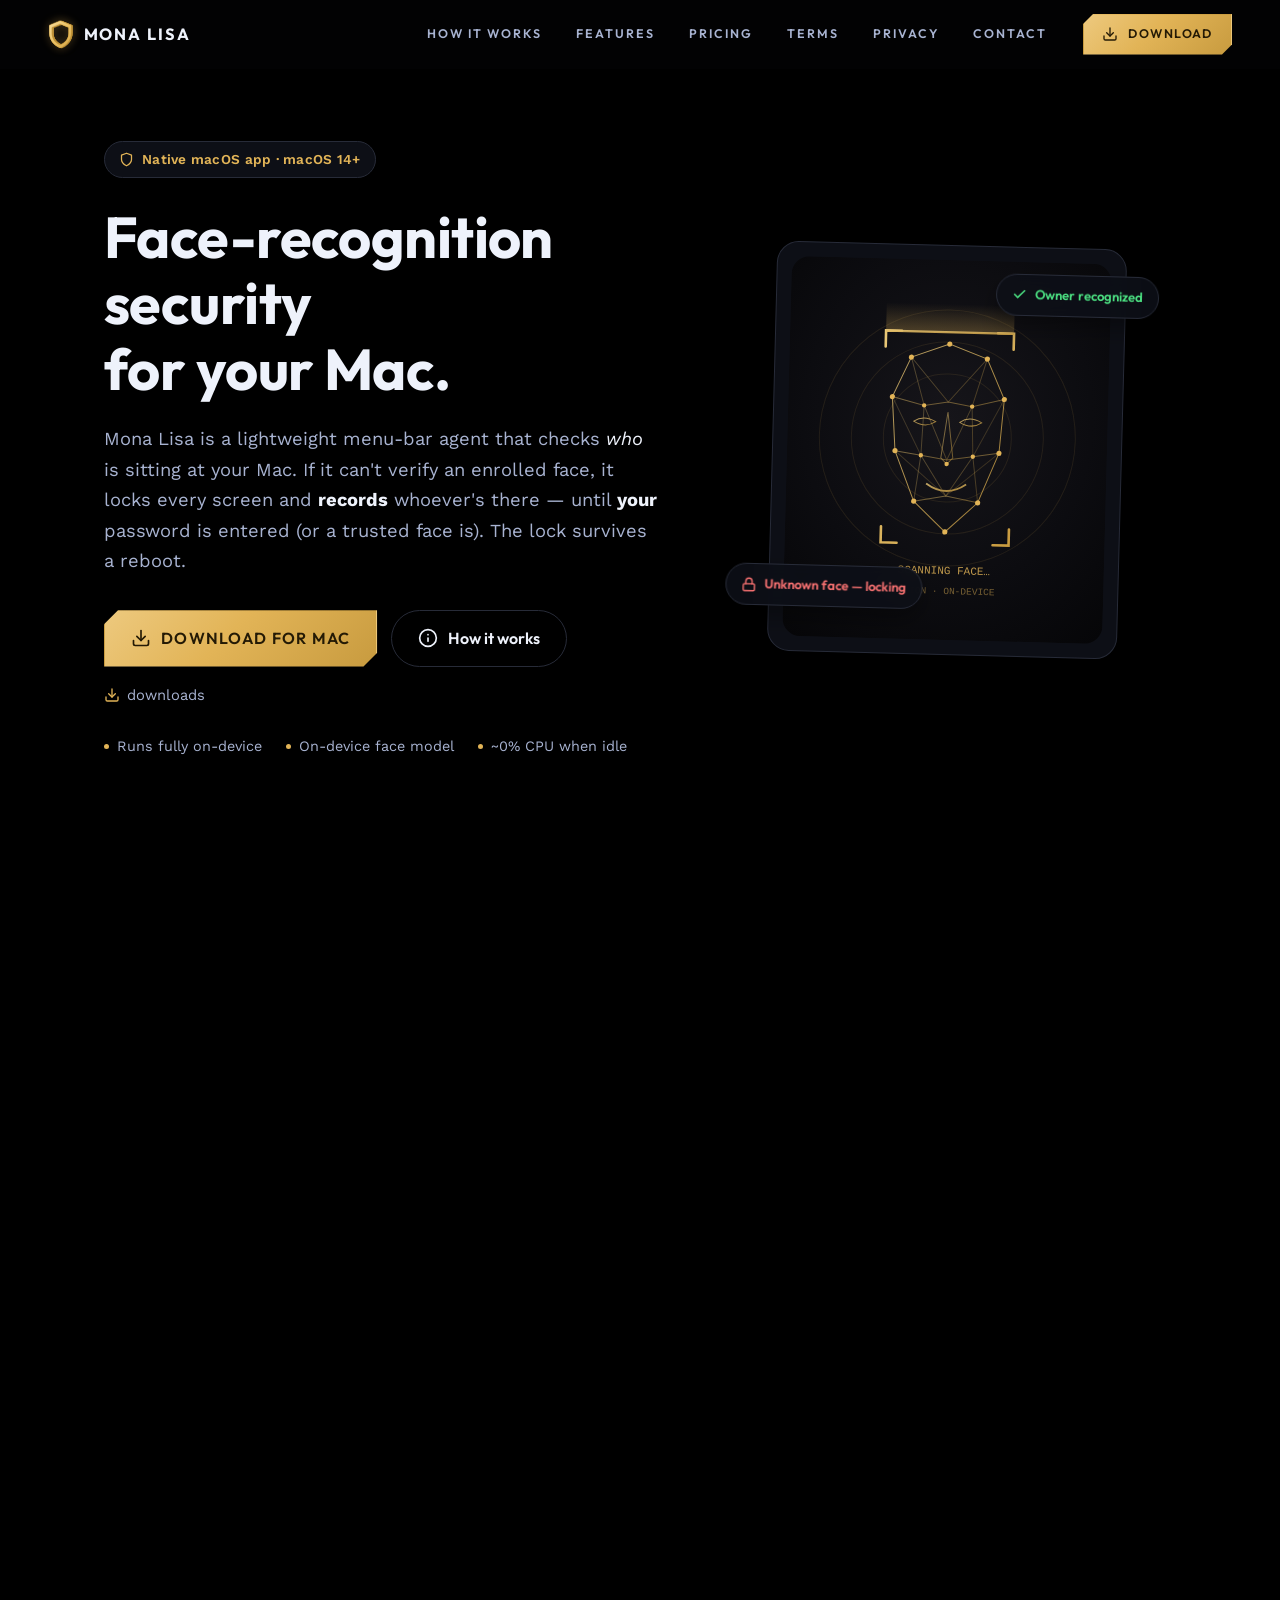
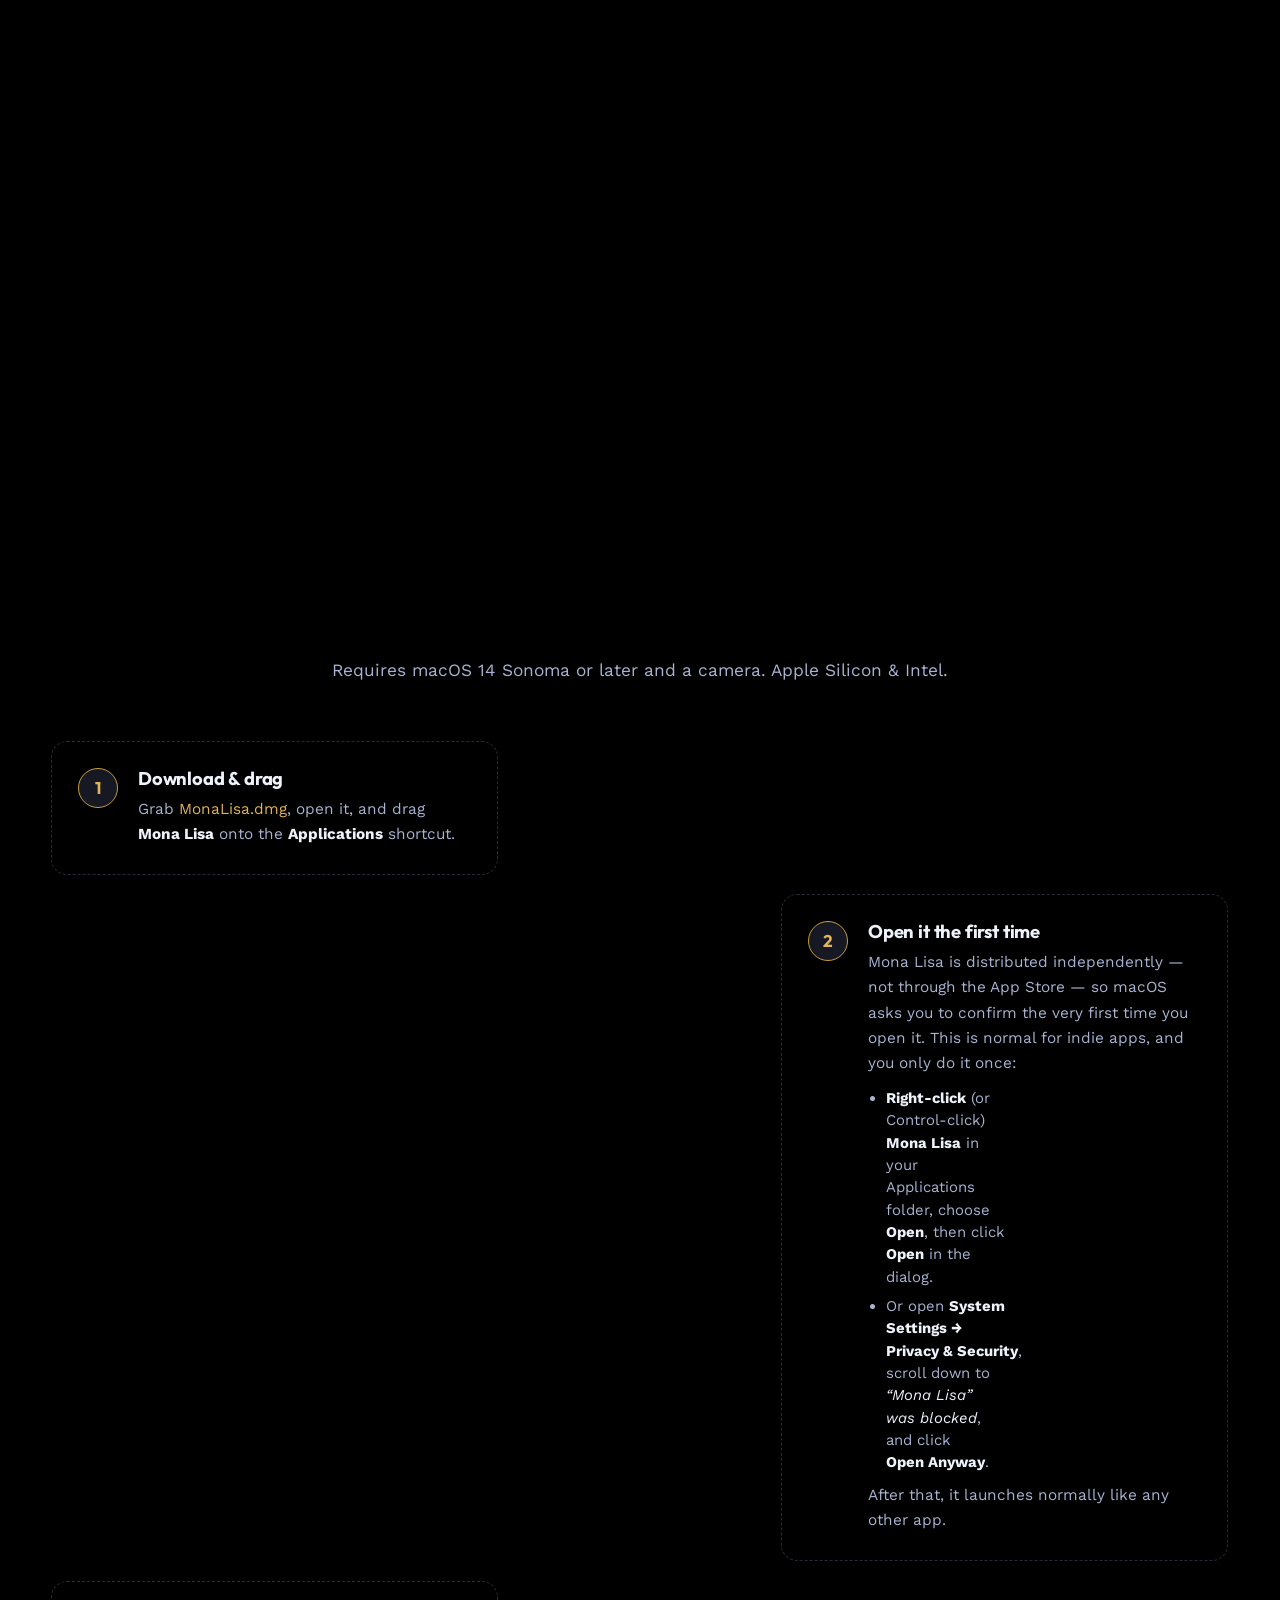
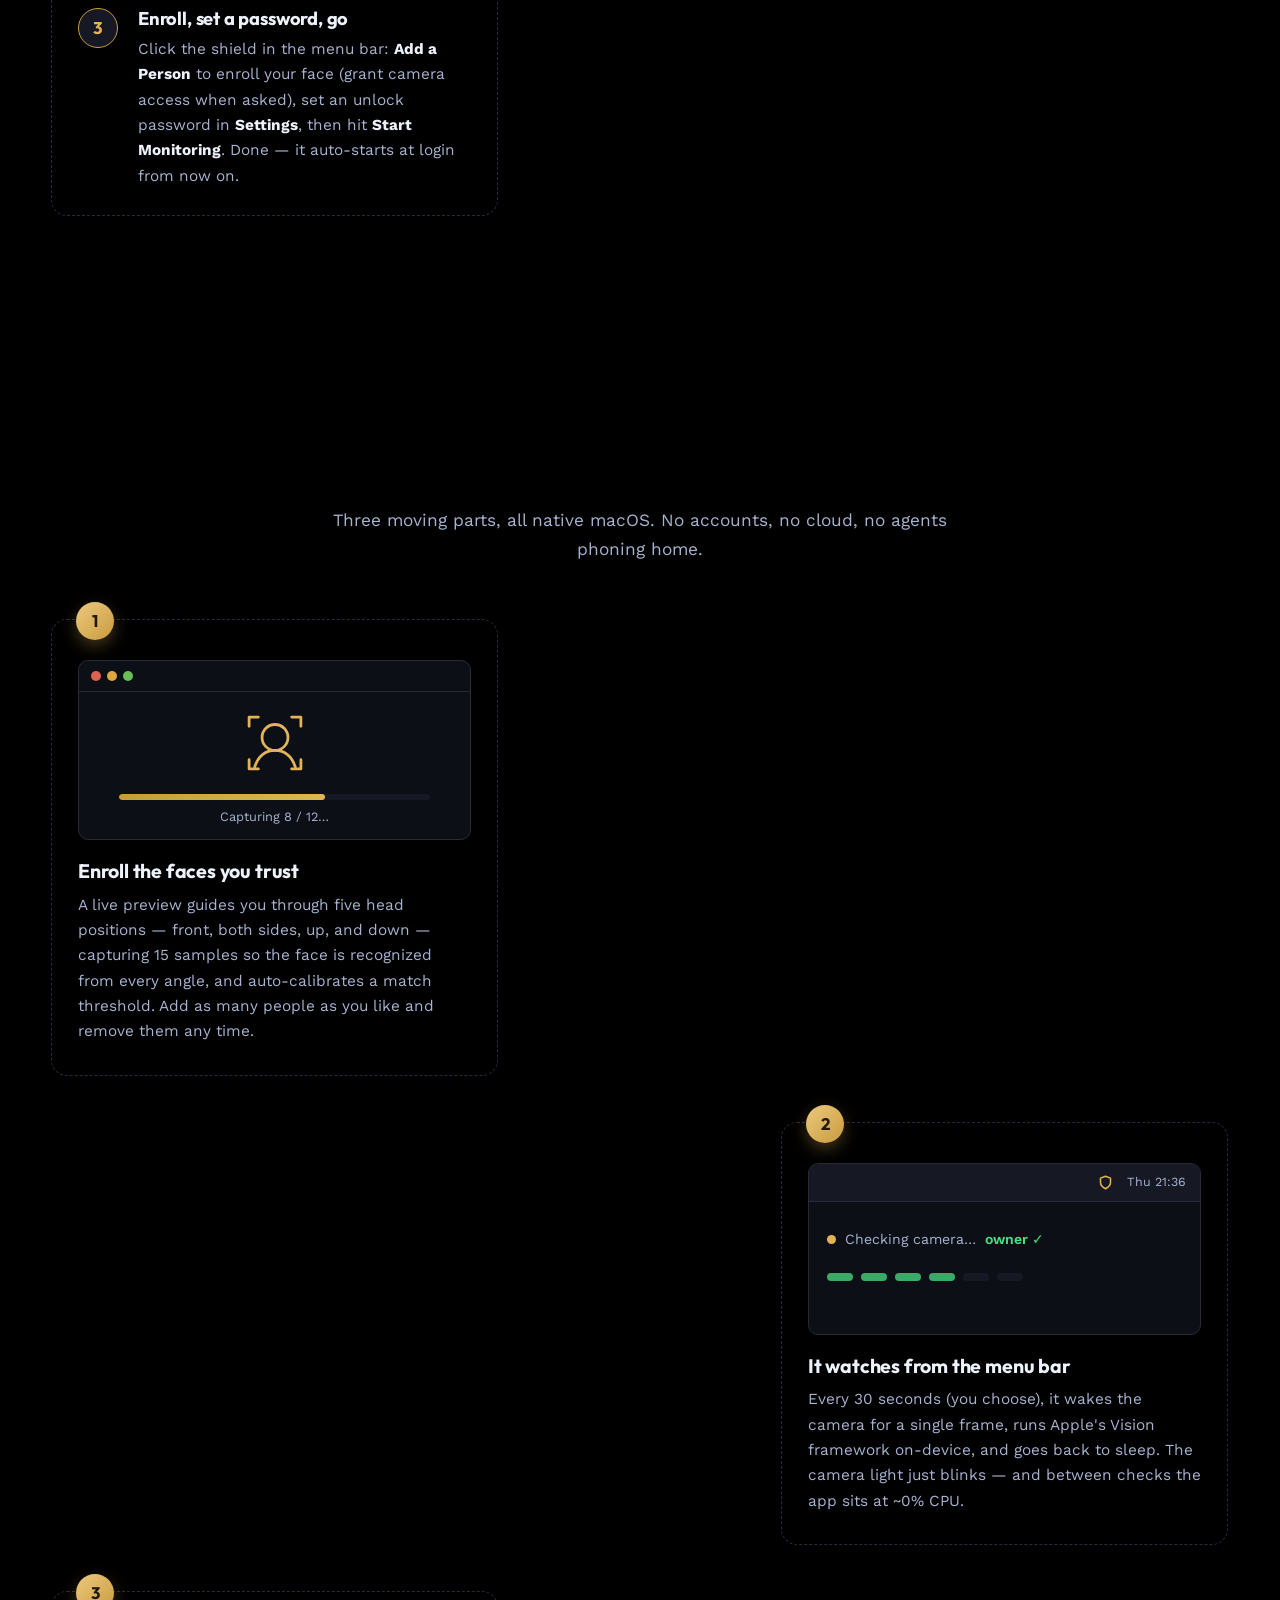
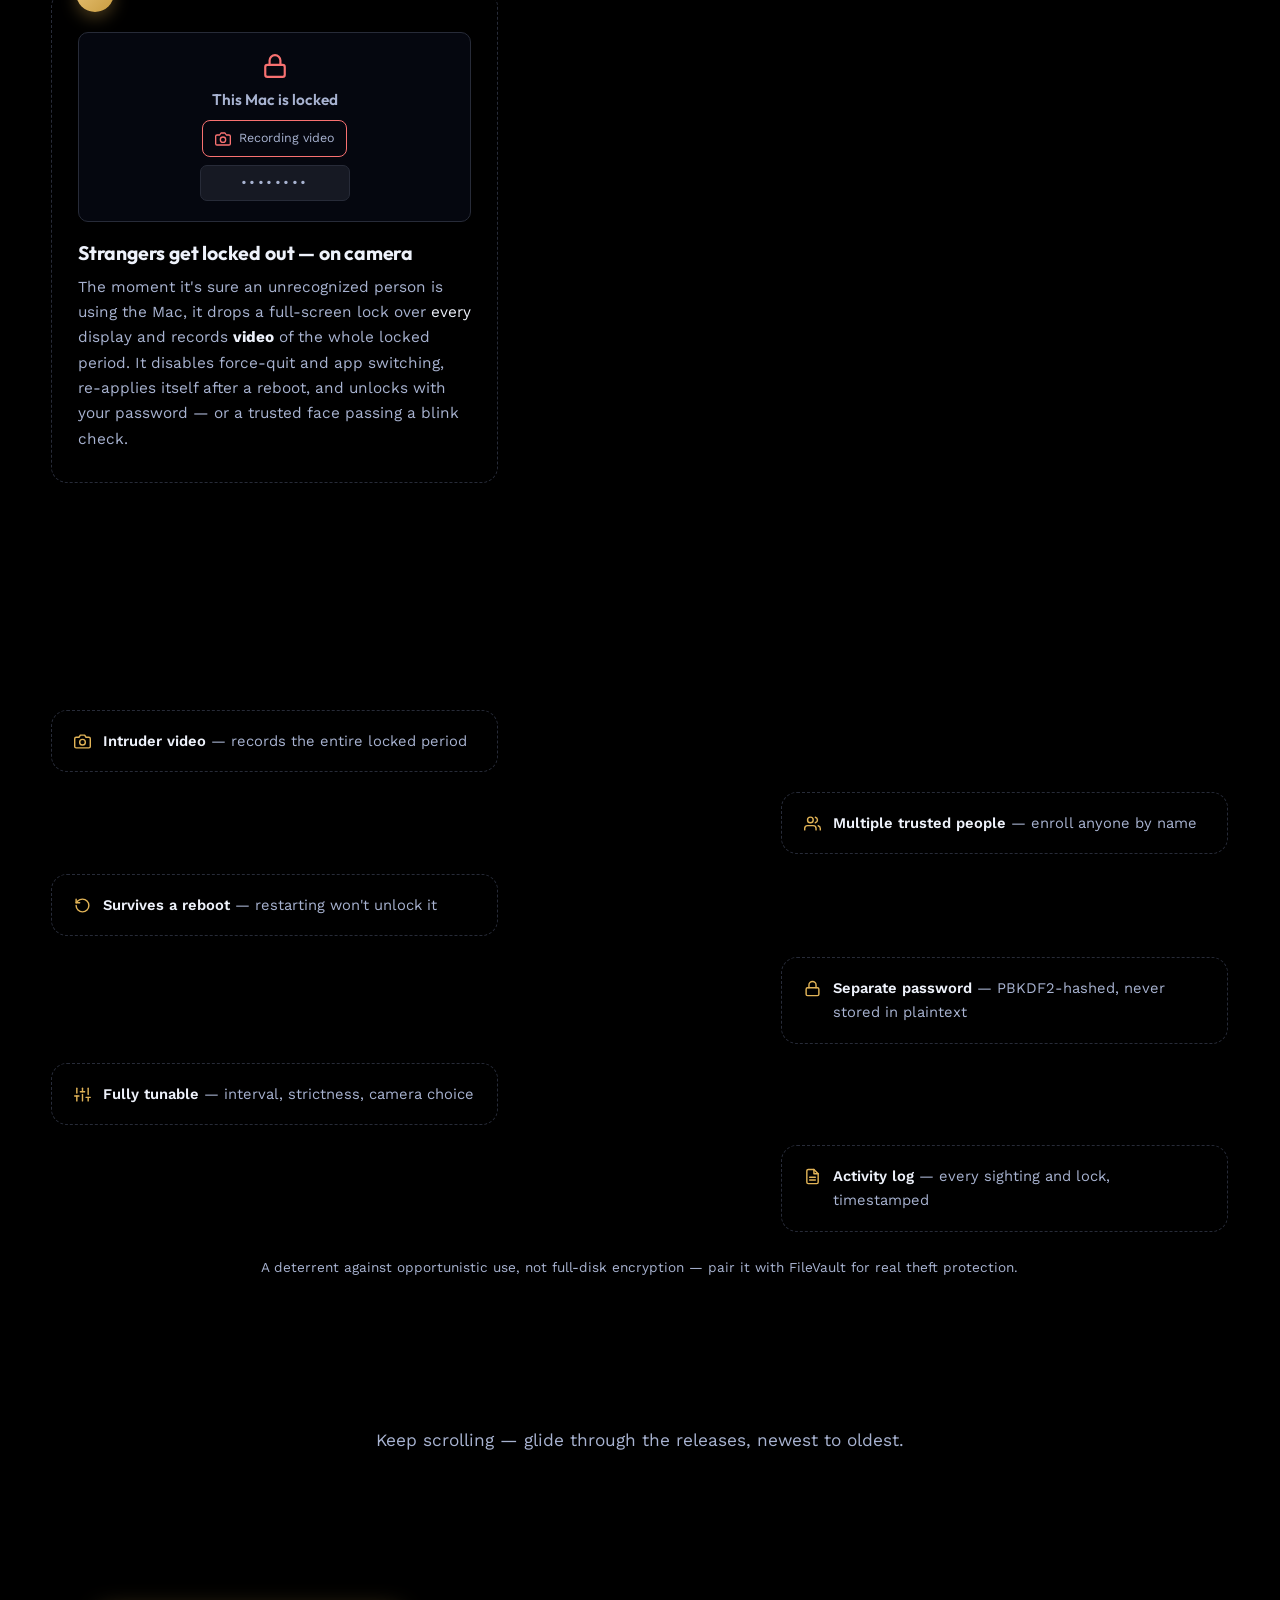
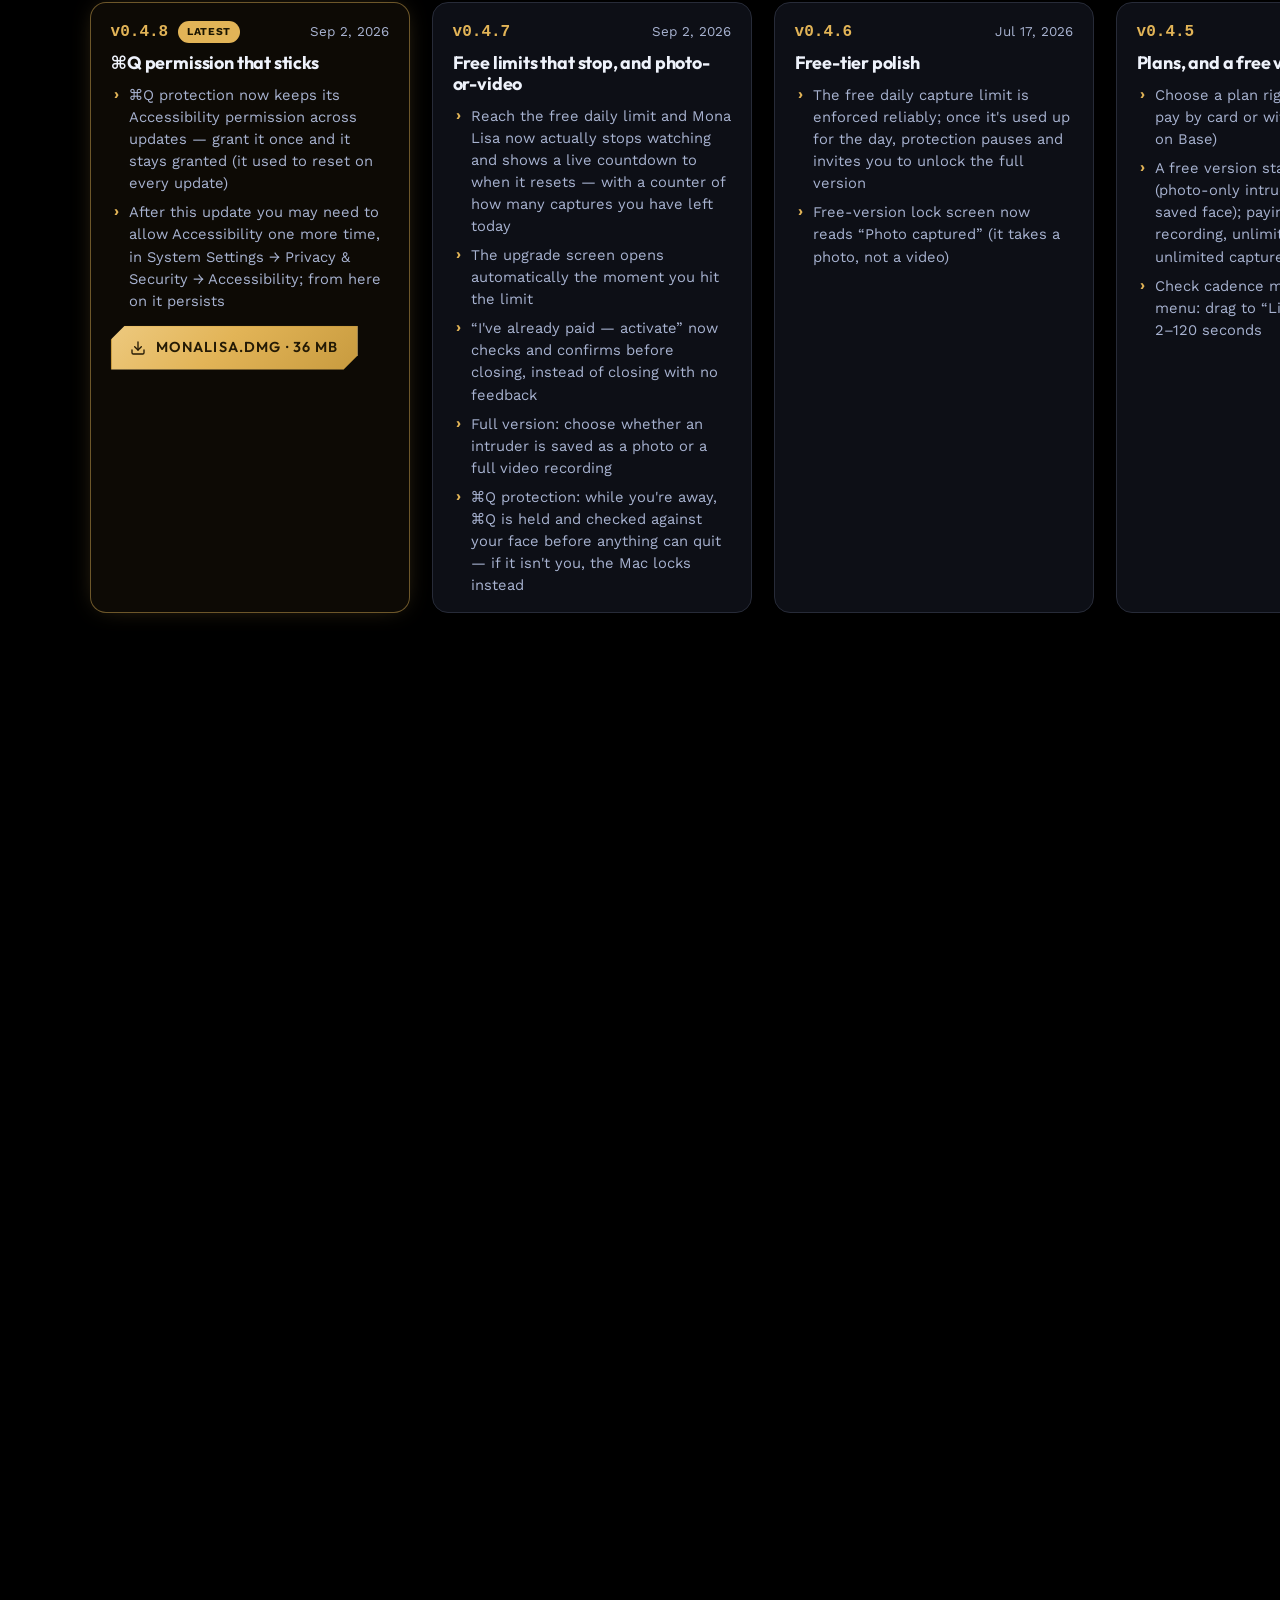
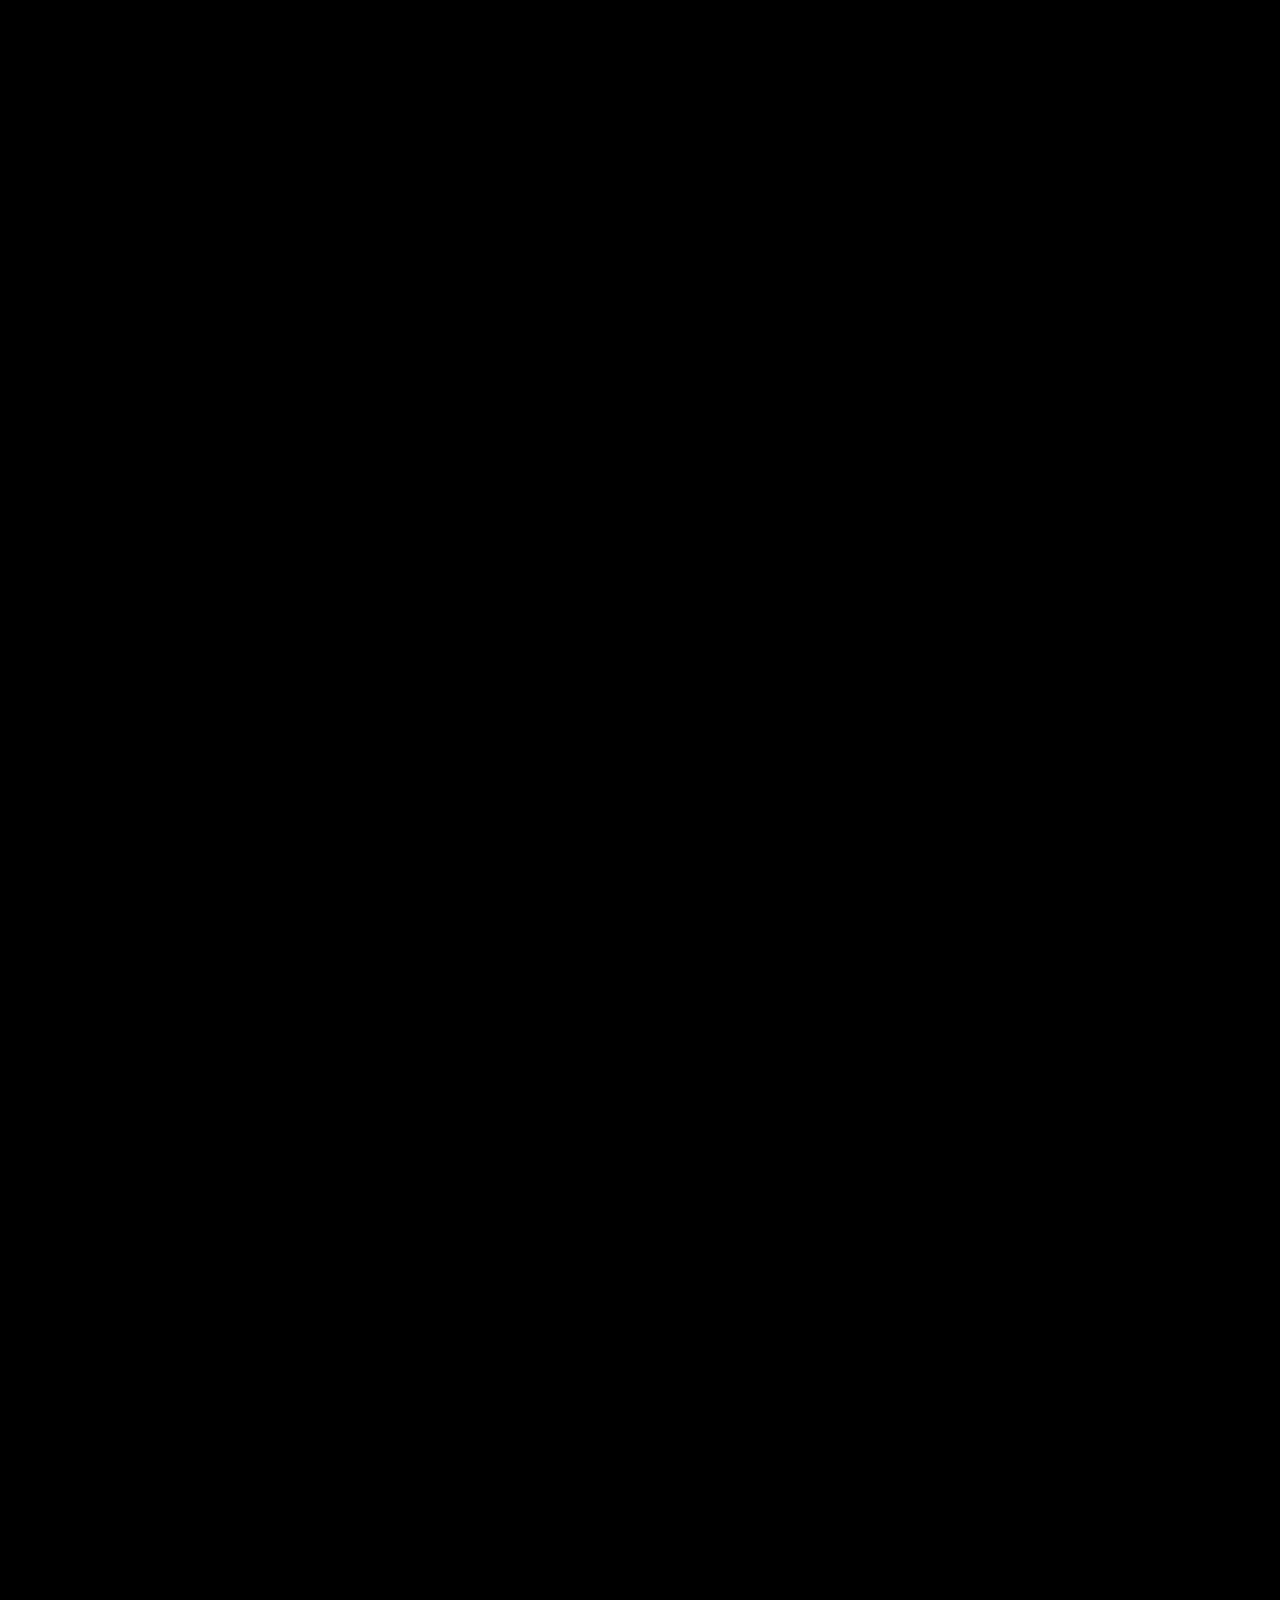
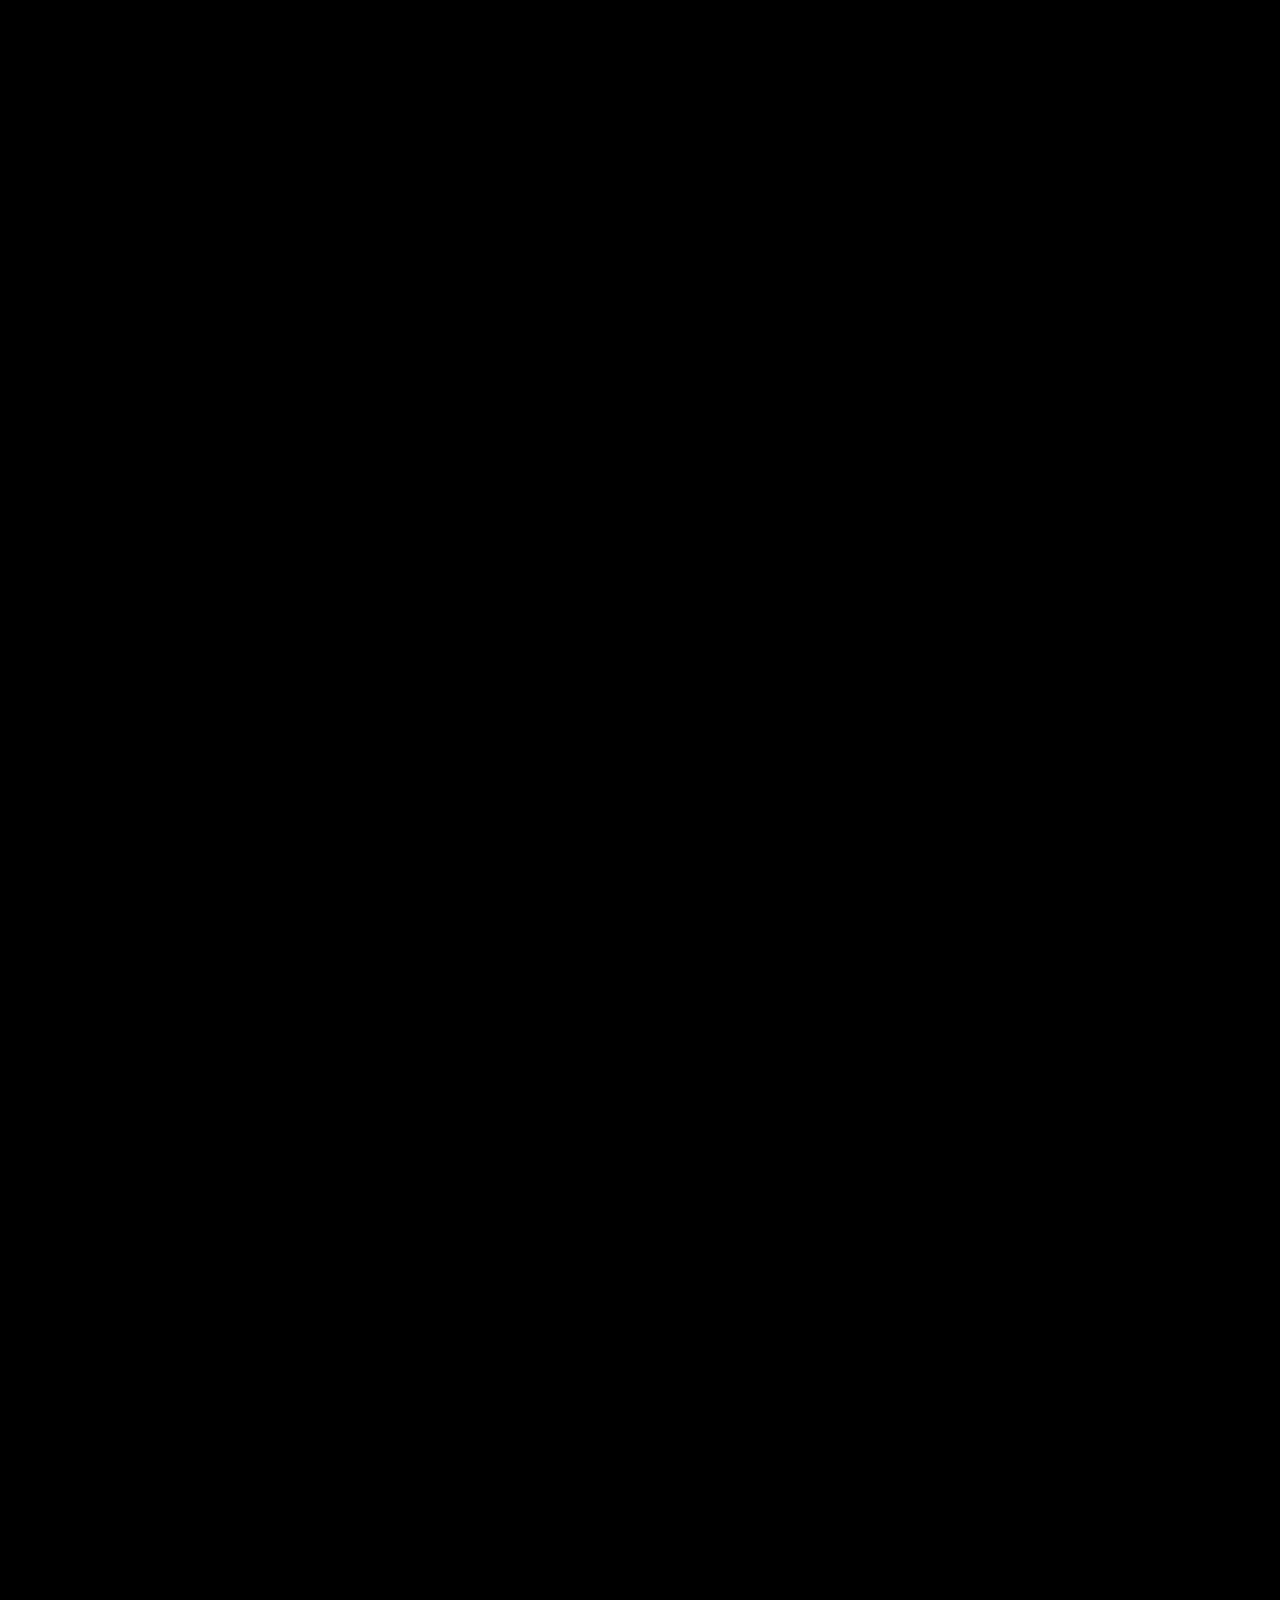
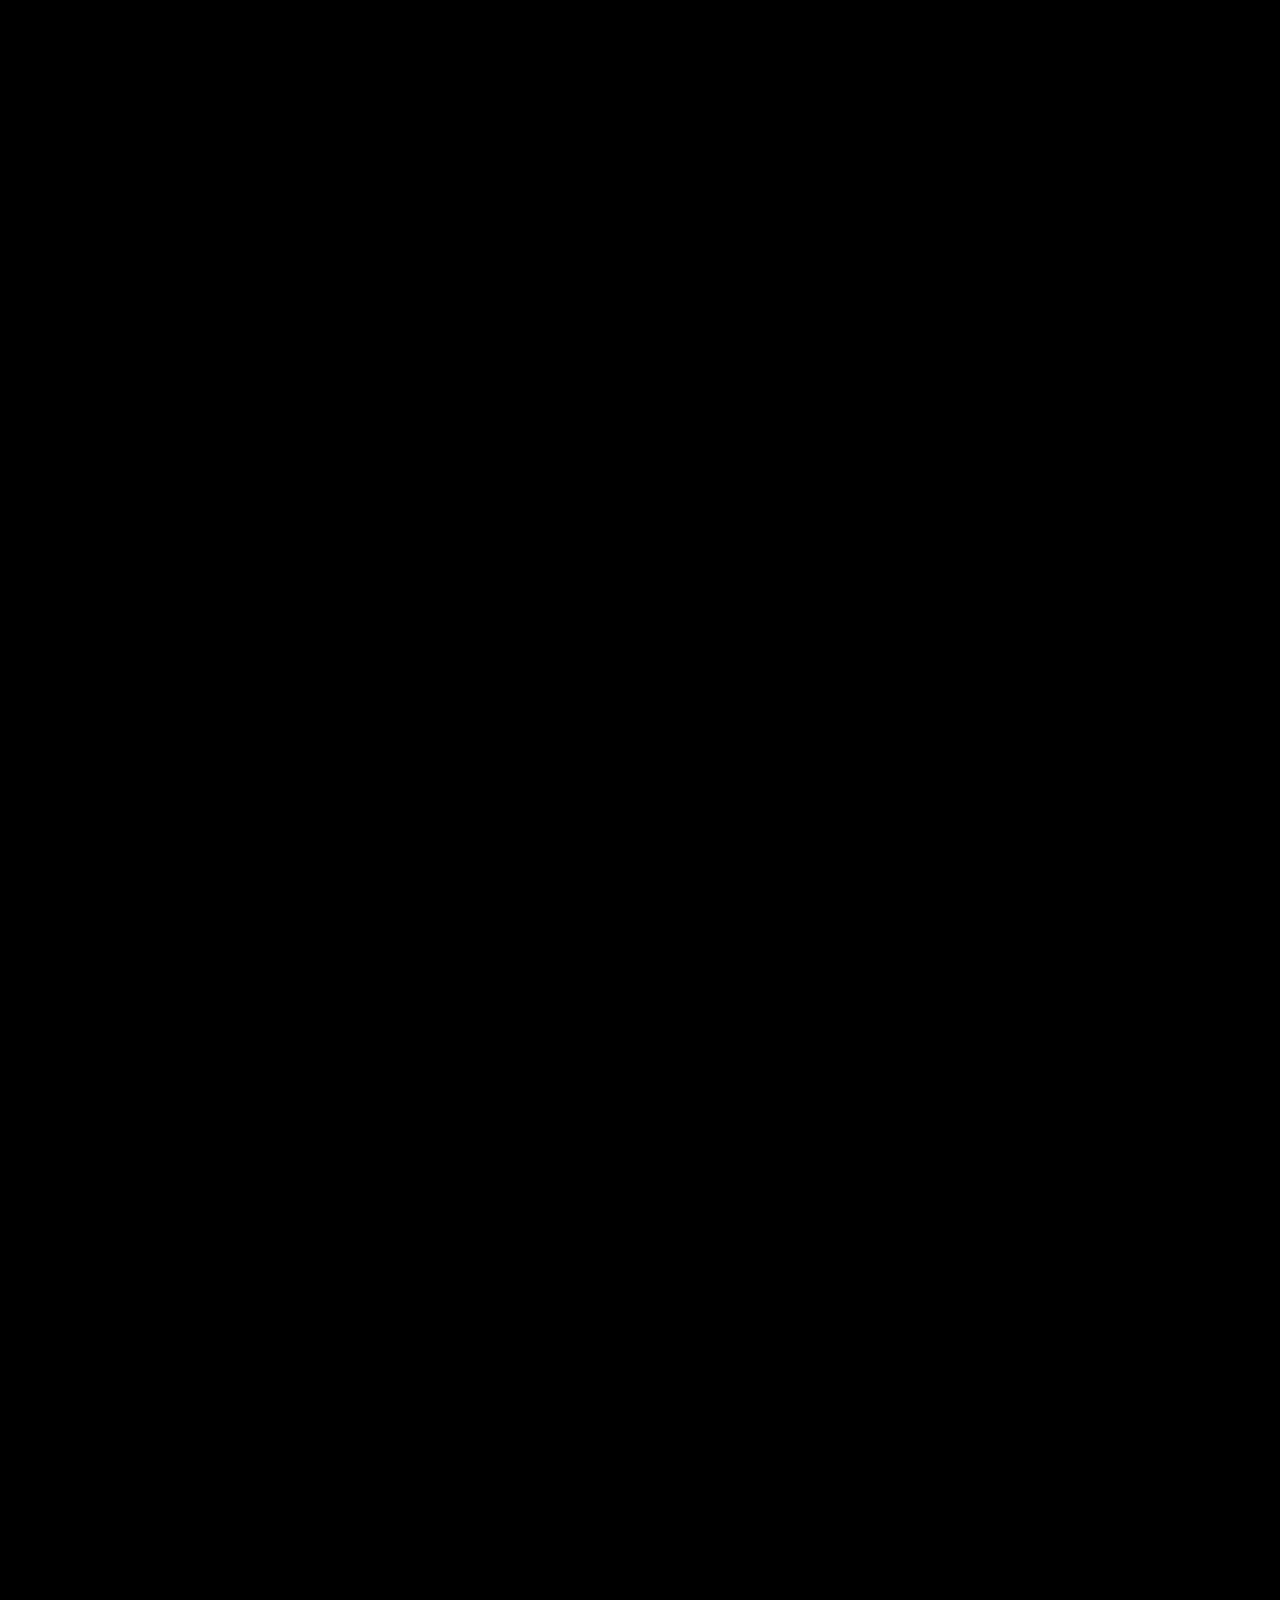
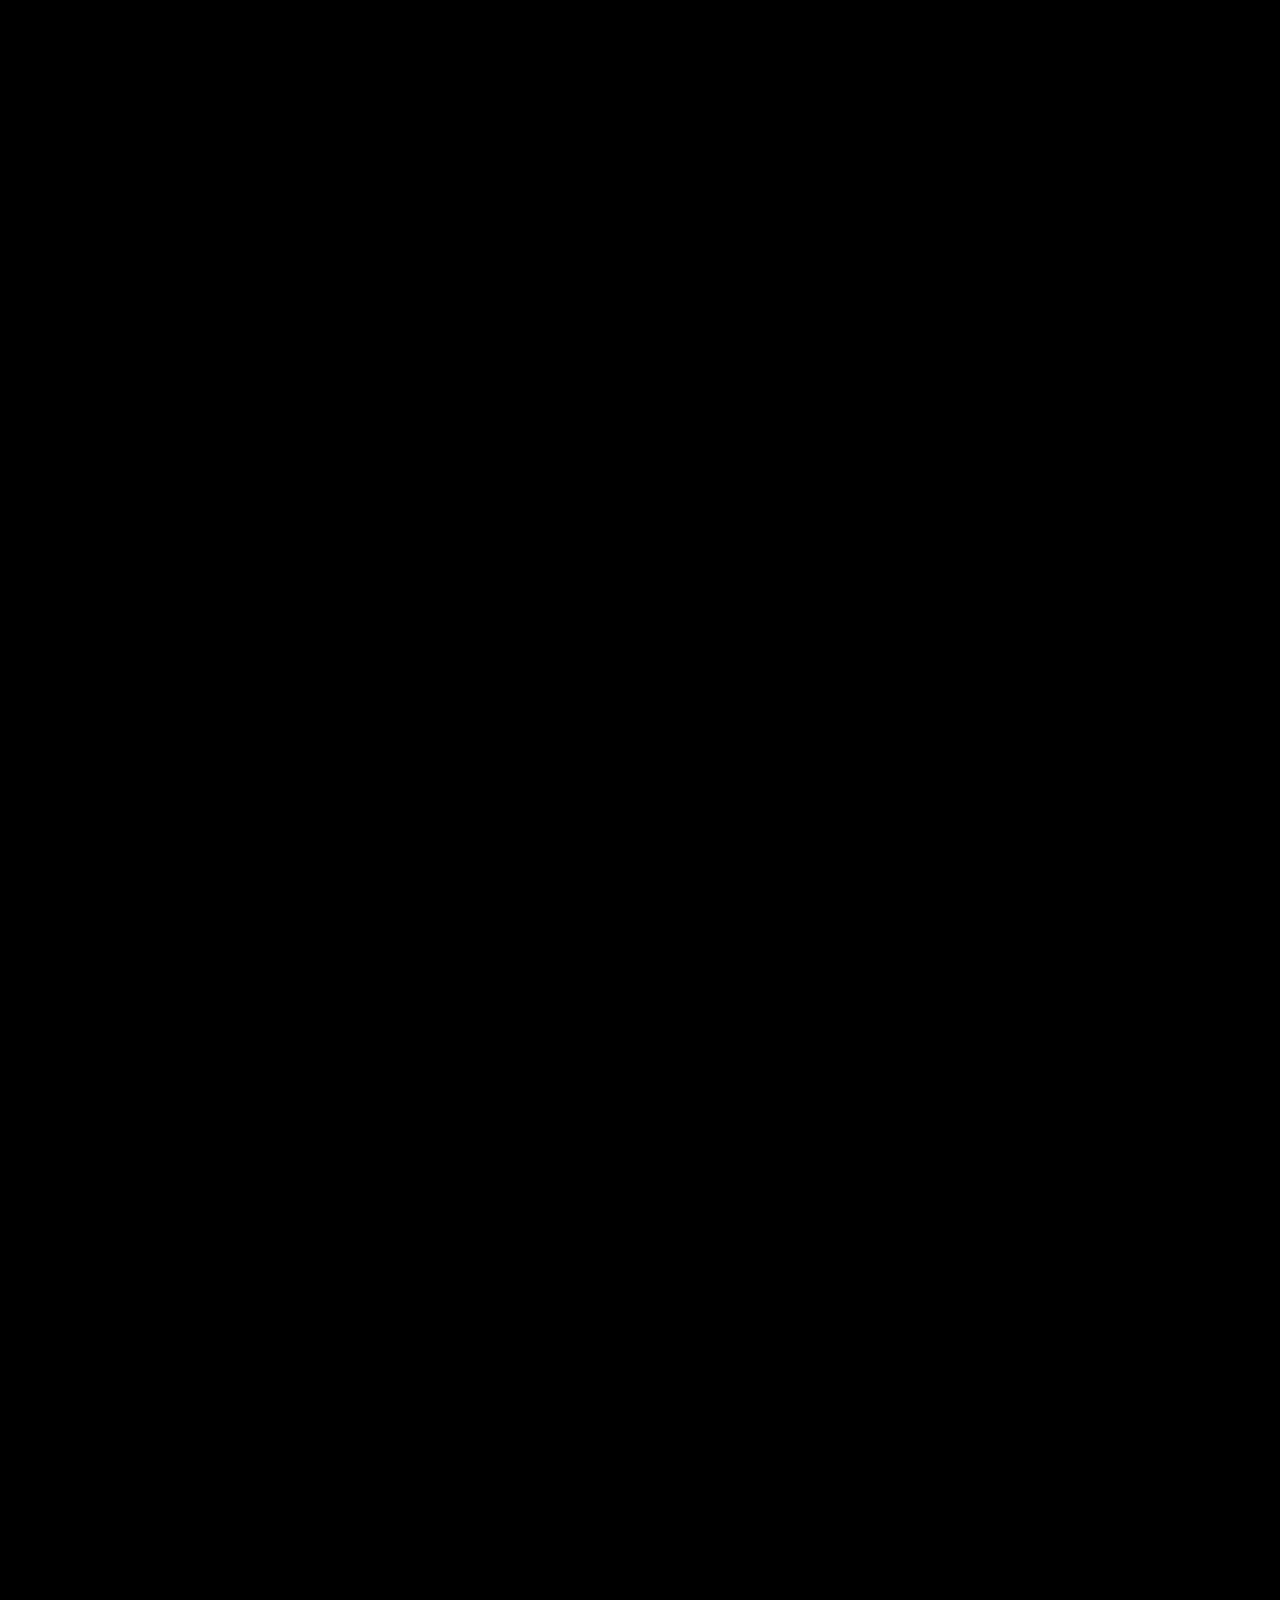
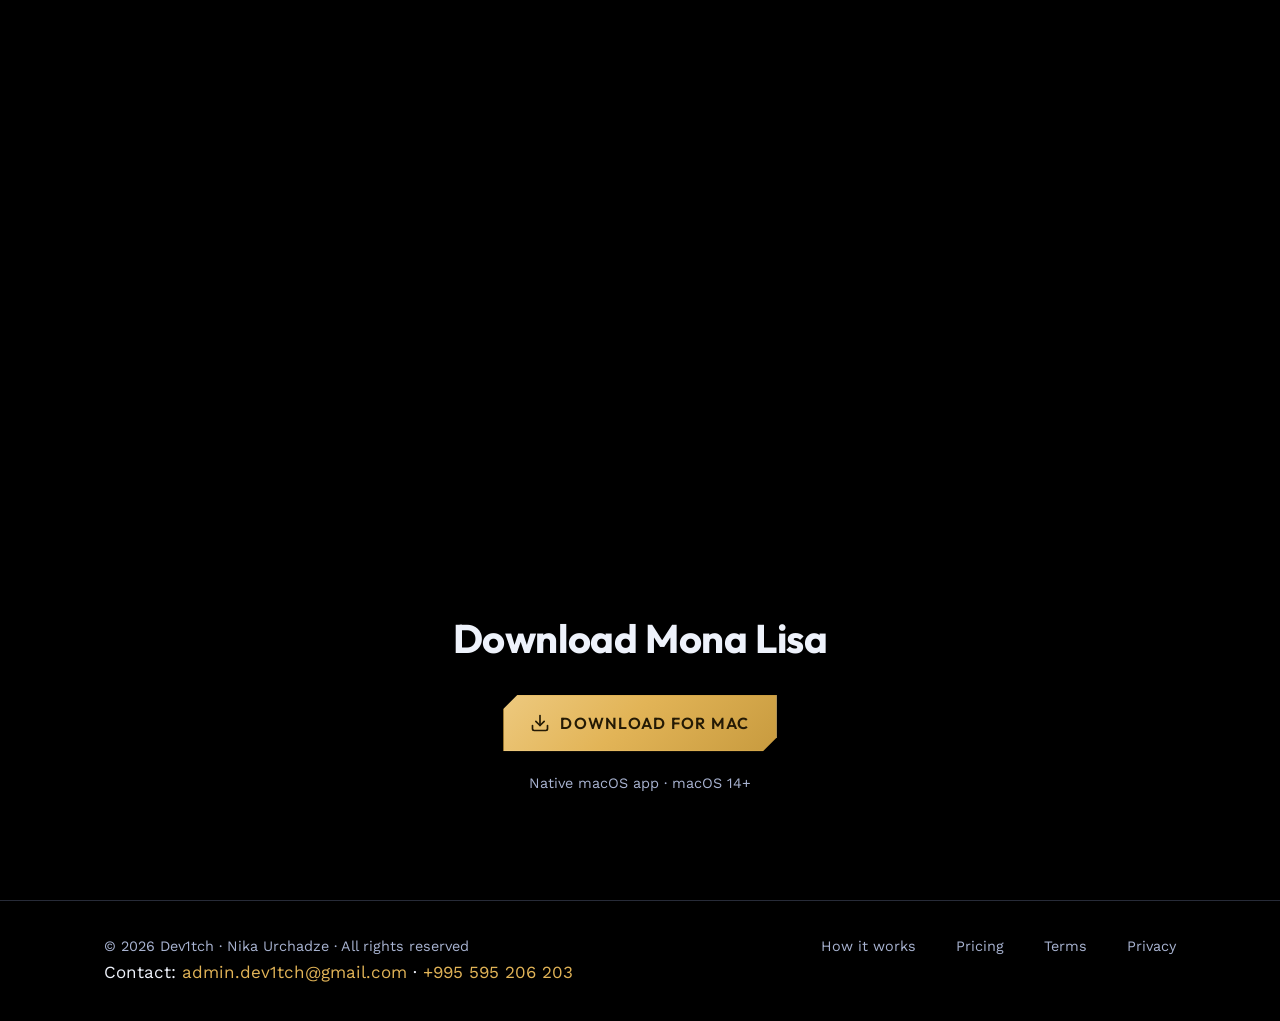
==== commit eeb4ae53: "Site: add v0.4.8 (⌘Q Accessibility permission now persists across updates) Co-Authored-By: Claude Op" ====
--- a/index.html
+++ b/index.html
@@ -368,8 +368,27 @@
         <span class="tl-dot" aria-hidden="true"></span>
         <div class="tl-card">
           <div class="tl-head">
+            <span class="tl-tag">v0.4.8</span>
+            <span class="tl-badge">Latest</span>
+            <time datetime="2026-09-02">Sep 2, 2026</time>
+          </div>
+          <h3>⌘Q permission that sticks</h3>
+          <ul>
+            <li>⌘Q protection now keeps its Accessibility permission across updates — grant it once and it stays granted (it used to reset on every update)</li>
+            <li>After this update you may need to allow Accessibility one more time, in System Settings → Privacy &amp; Security → Accessibility; from here on it persists</li>
+          </ul>
+          <a class="btn btn-gold btn-sm" href="https://github.com/5w7Tch/5w7tch.github.io/releases/latest/download/MonaLisa.dmg">
+            <svg viewBox="0 0 24 24" fill="none" stroke="currentColor" stroke-width="2" stroke-linecap="round" stroke-linejoin="round" aria-hidden="true"><path d="M21 15v4a2 2 0 0 1-2 2H5a2 2 0 0 1-2-2v-4"/><polyline points="7 10 12 15 17 10"/><line x1="12" y1="15" x2="12" y2="3"/></svg>
+            MonaLisa.dmg · 36&nbsp;MB
+          </a>
+        </div>
+      </li>
+
+      <li class="tl-item">
+        <span class="tl-dot" aria-hidden="true"></span>
+        <div class="tl-card">
+          <div class="tl-head">
             <span class="tl-tag">v0.4.7</span>
-            <span class="tl-badge">Latest</span>
             <time datetime="2026-09-02">Sep 2, 2026</time>
           </div>
           <h3>Free limits that stop, and photo-or-video</h3>
@@ -380,10 +399,6 @@
             <li>Full version: choose whether an intruder is saved as a photo or a full video recording</li>
             <li>⌘Q protection: while you're away, ⌘Q is held and checked against your face before anything can quit — if it isn't you, the Mac locks instead</li>
           </ul>
-          <a class="btn btn-gold btn-sm" href="https://github.com/5w7Tch/5w7tch.github.io/releases/latest/download/MonaLisa.dmg">
-            <svg viewBox="0 0 24 24" fill="none" stroke="currentColor" stroke-width="2" stroke-linecap="round" stroke-linejoin="round" aria-hidden="true"><path d="M21 15v4a2 2 0 0 1-2 2H5a2 2 0 0 1-2-2v-4"/><polyline points="7 10 12 15 17 10"/><line x1="12" y1="15" x2="12" y2="3"/></svg>
-            MonaLisa.dmg · 36&nbsp;MB
-          </a>
         </div>
       </li>
 
